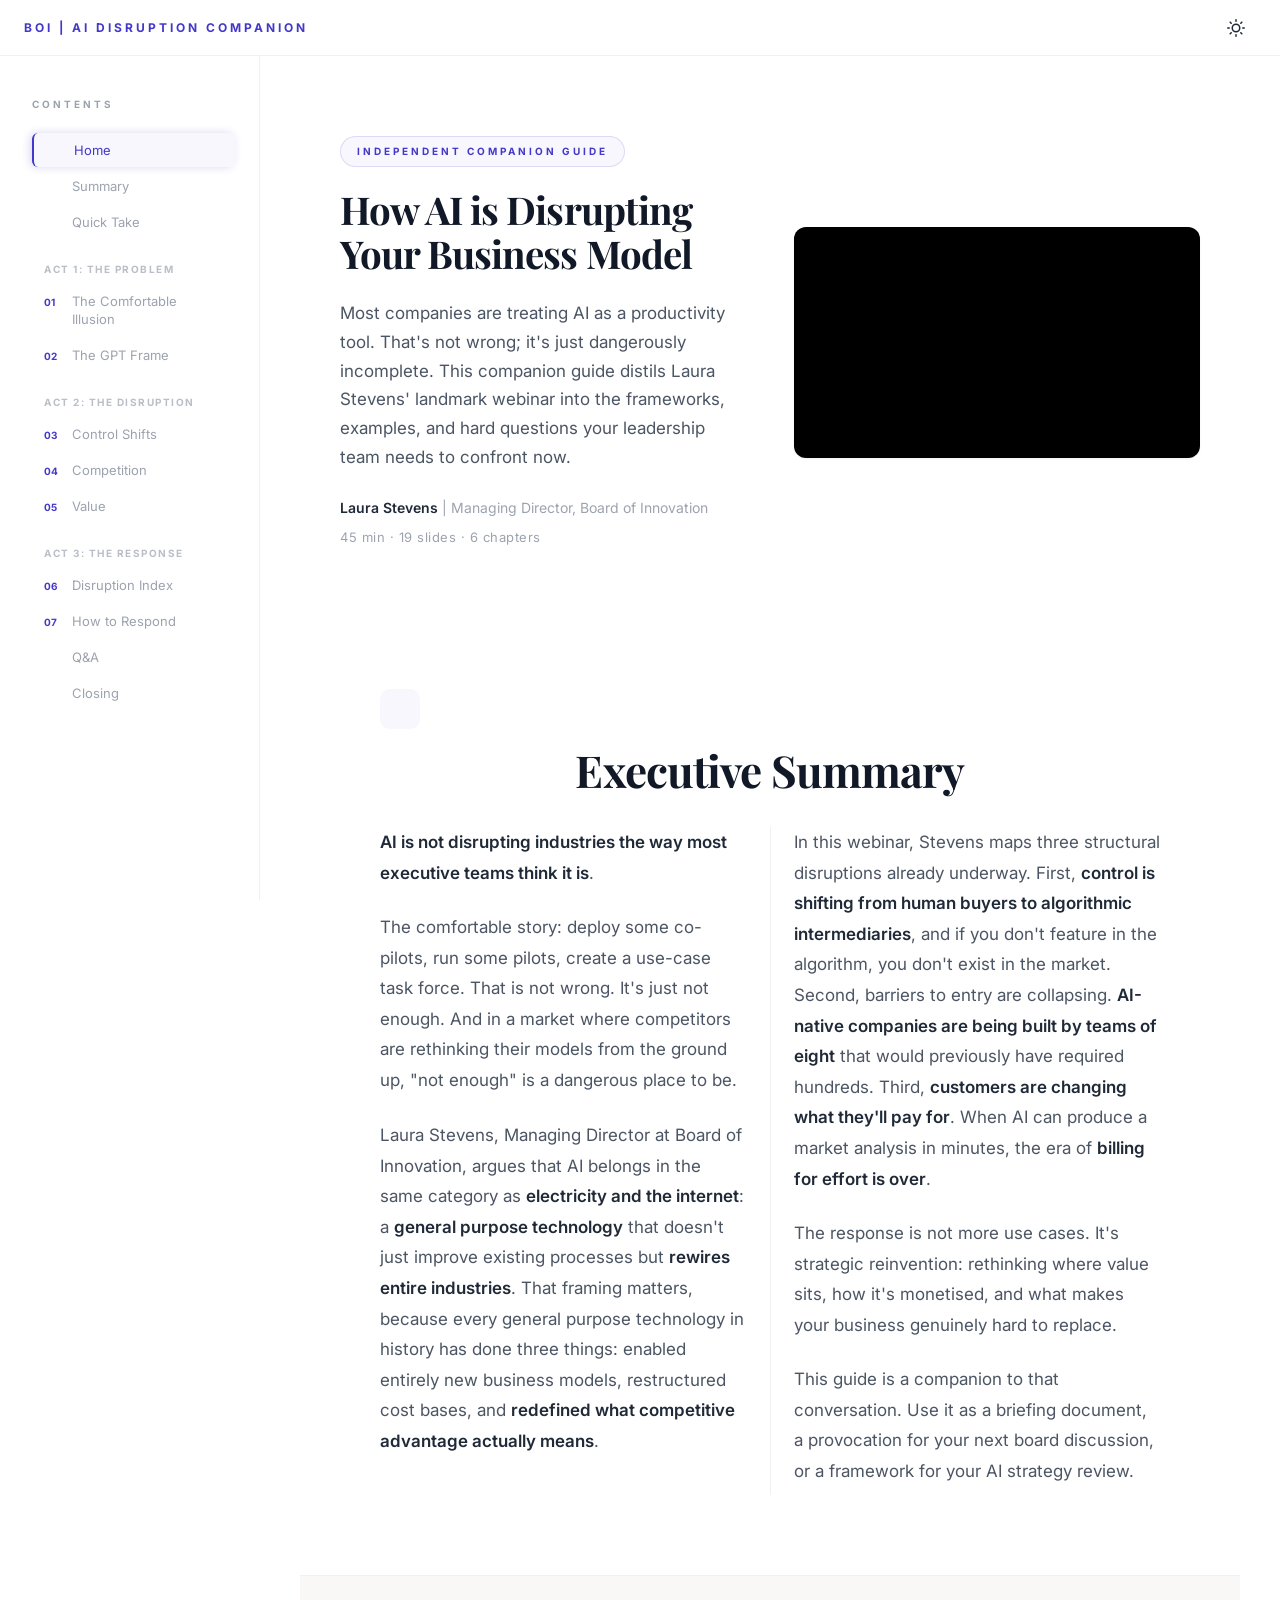
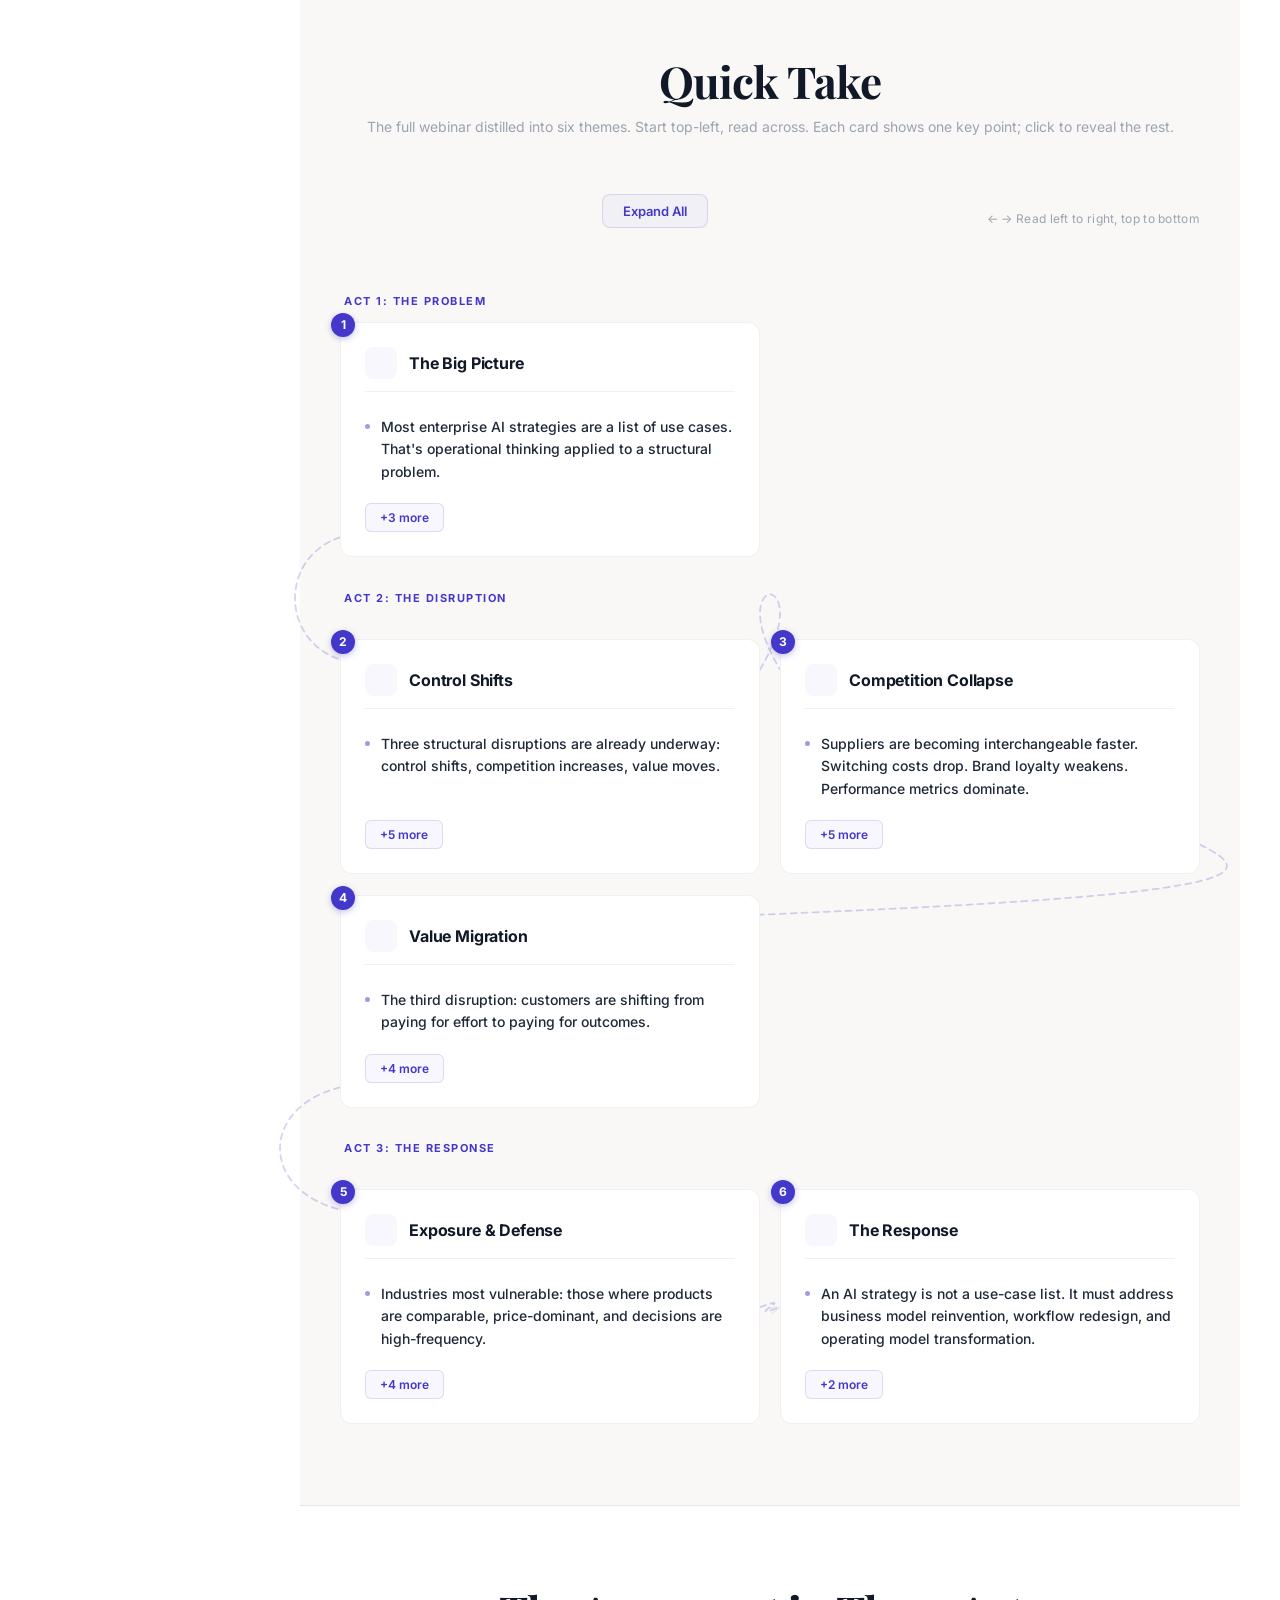
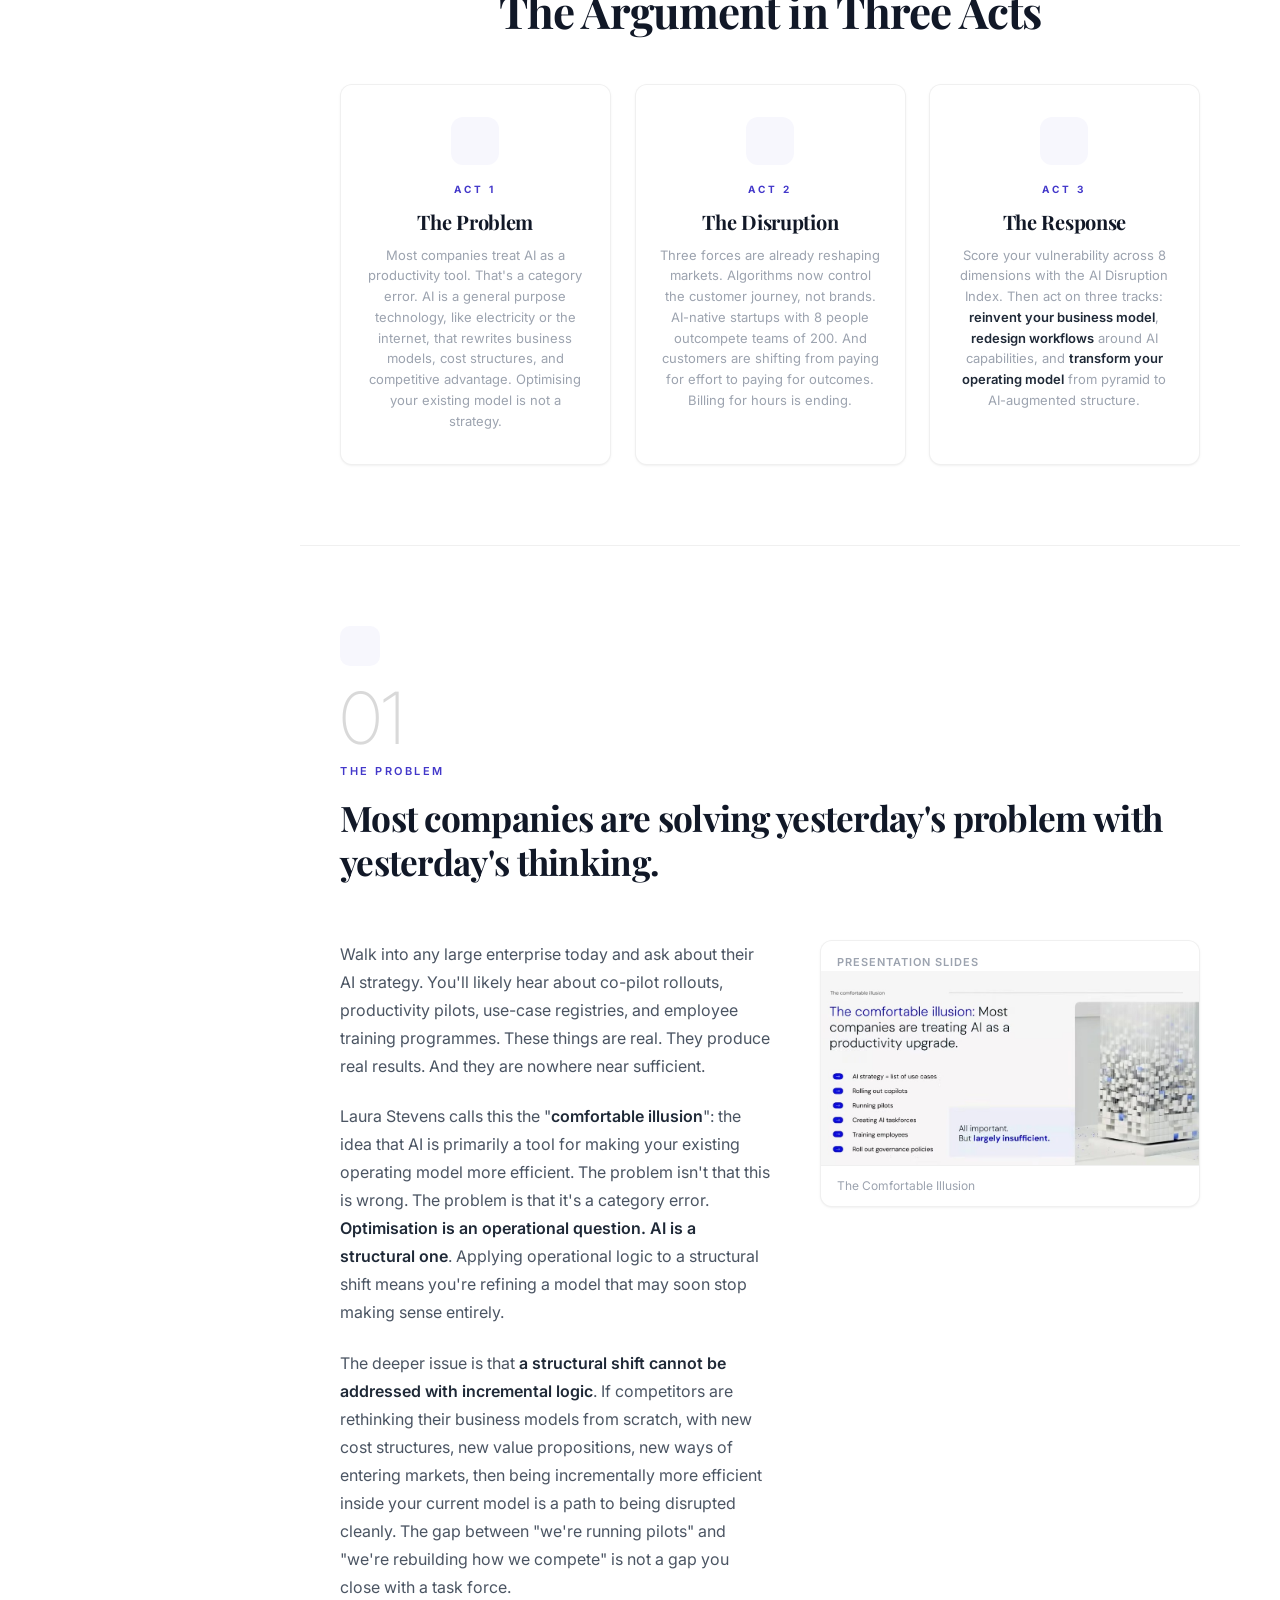
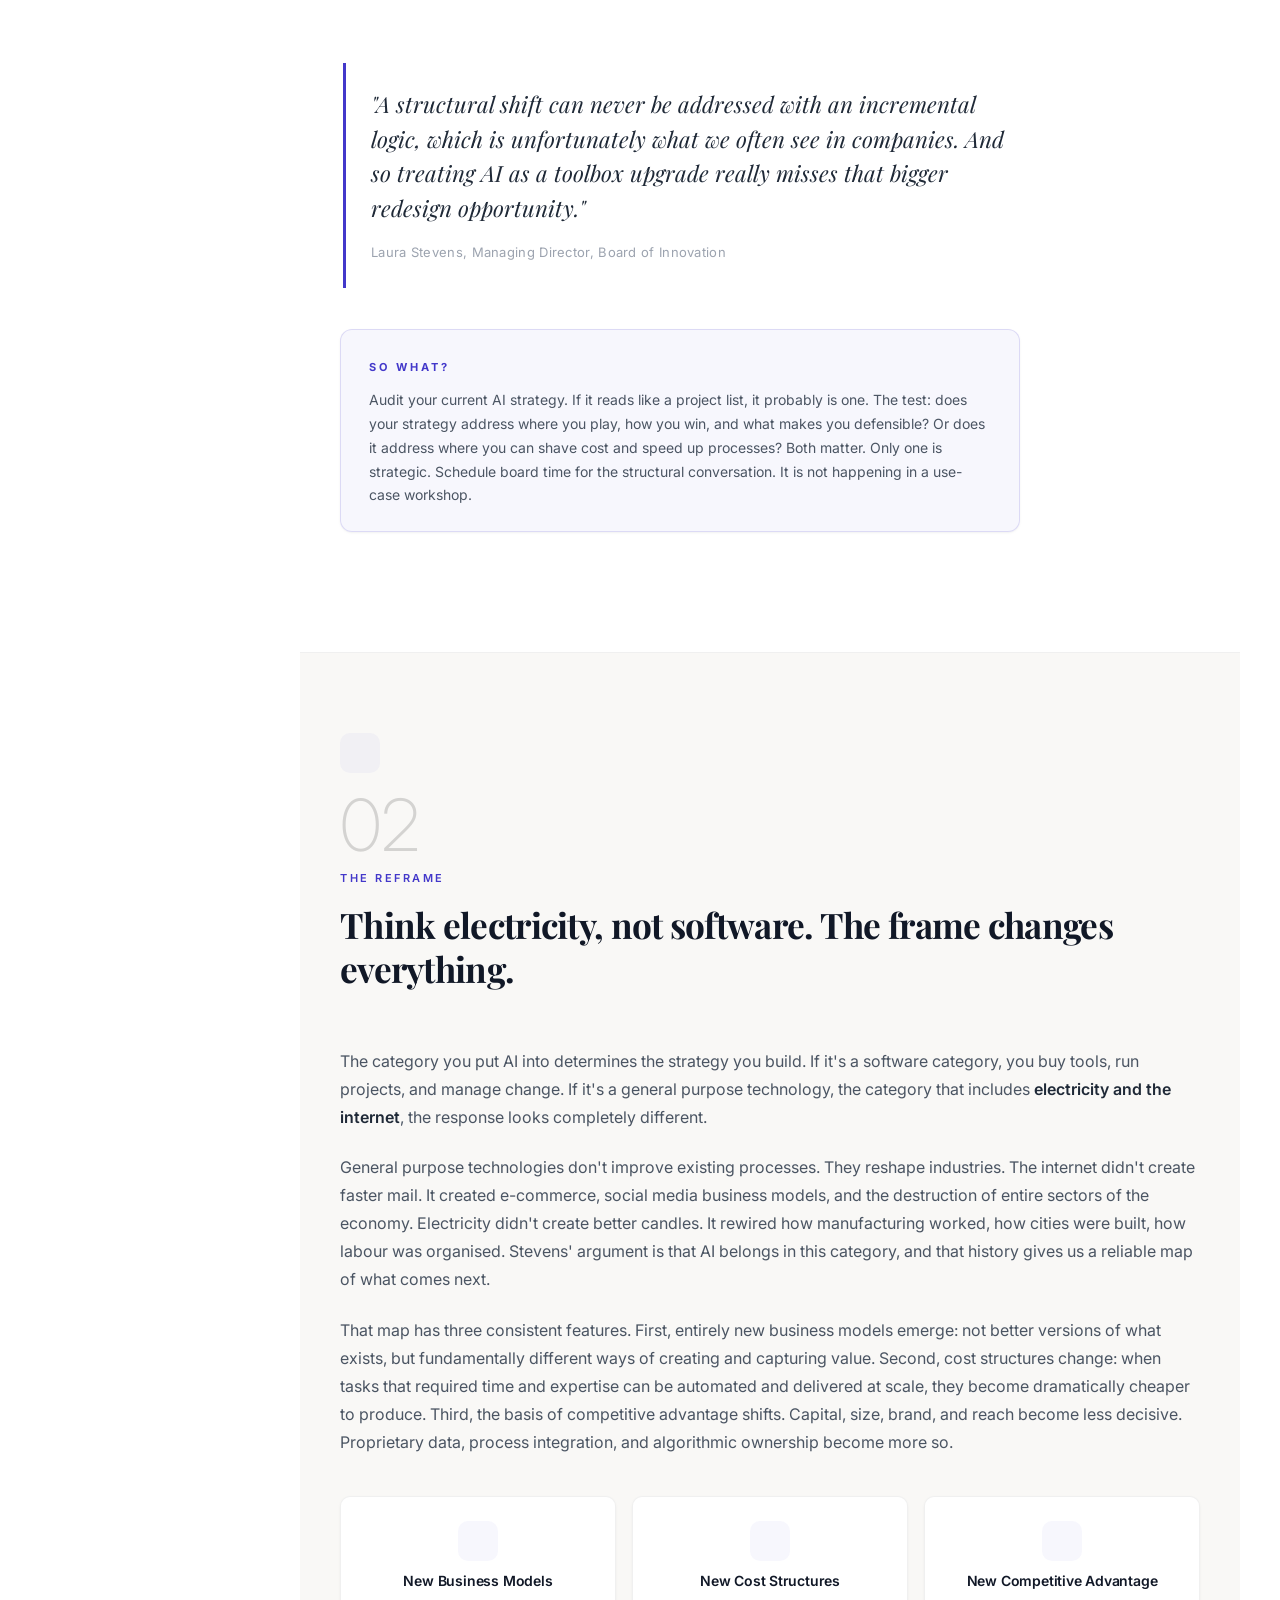
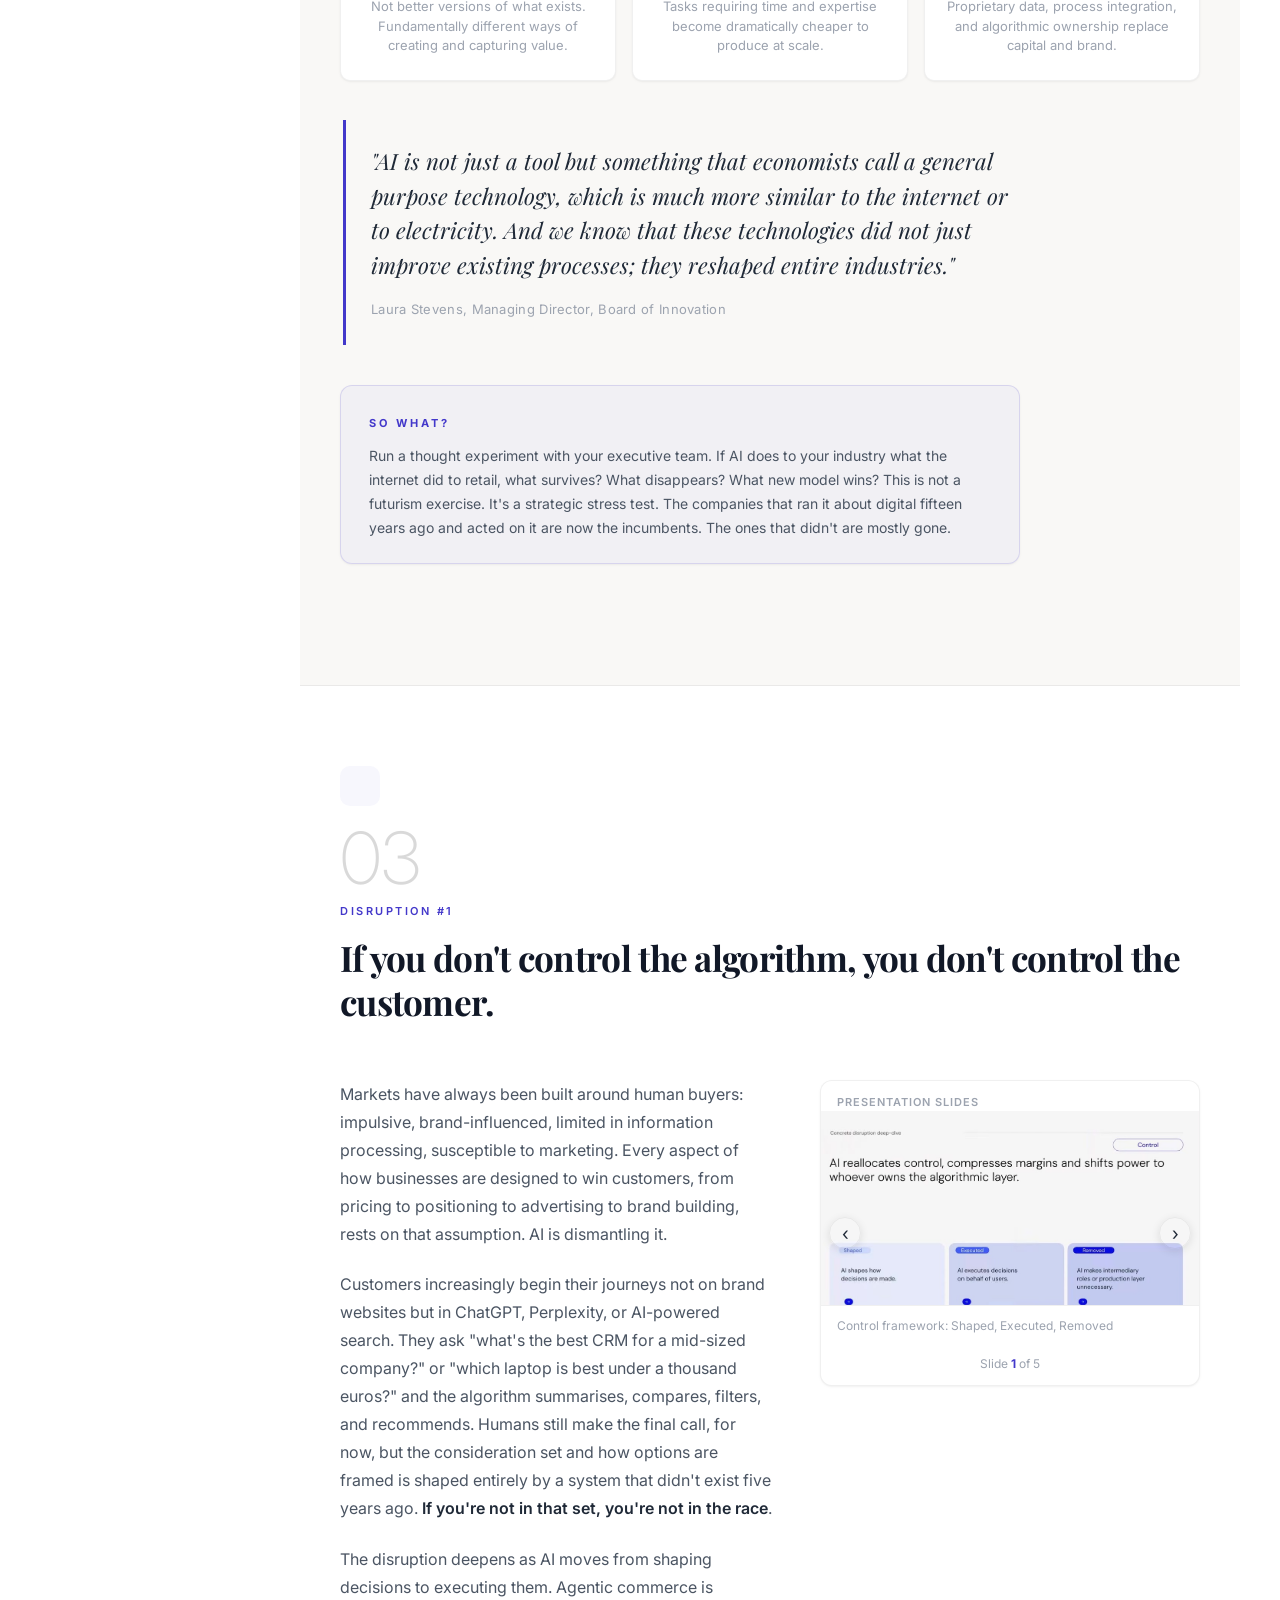
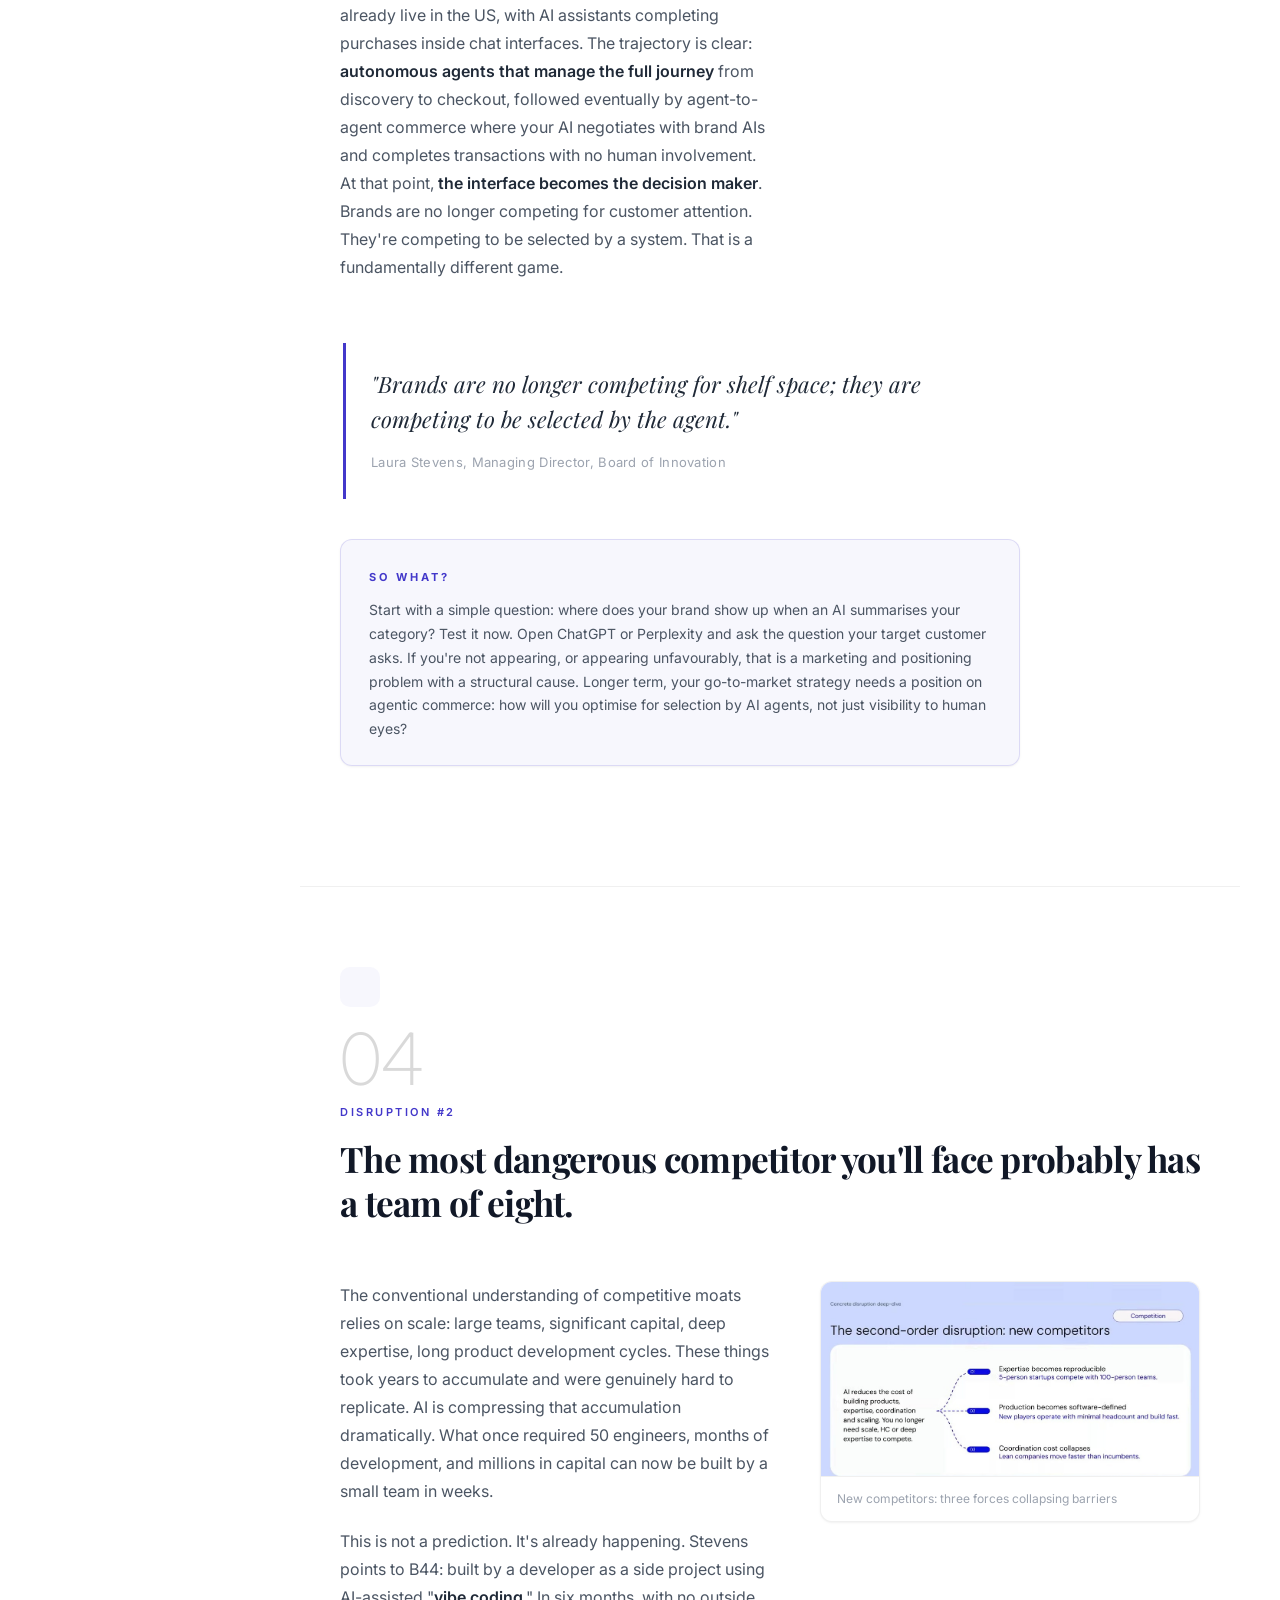
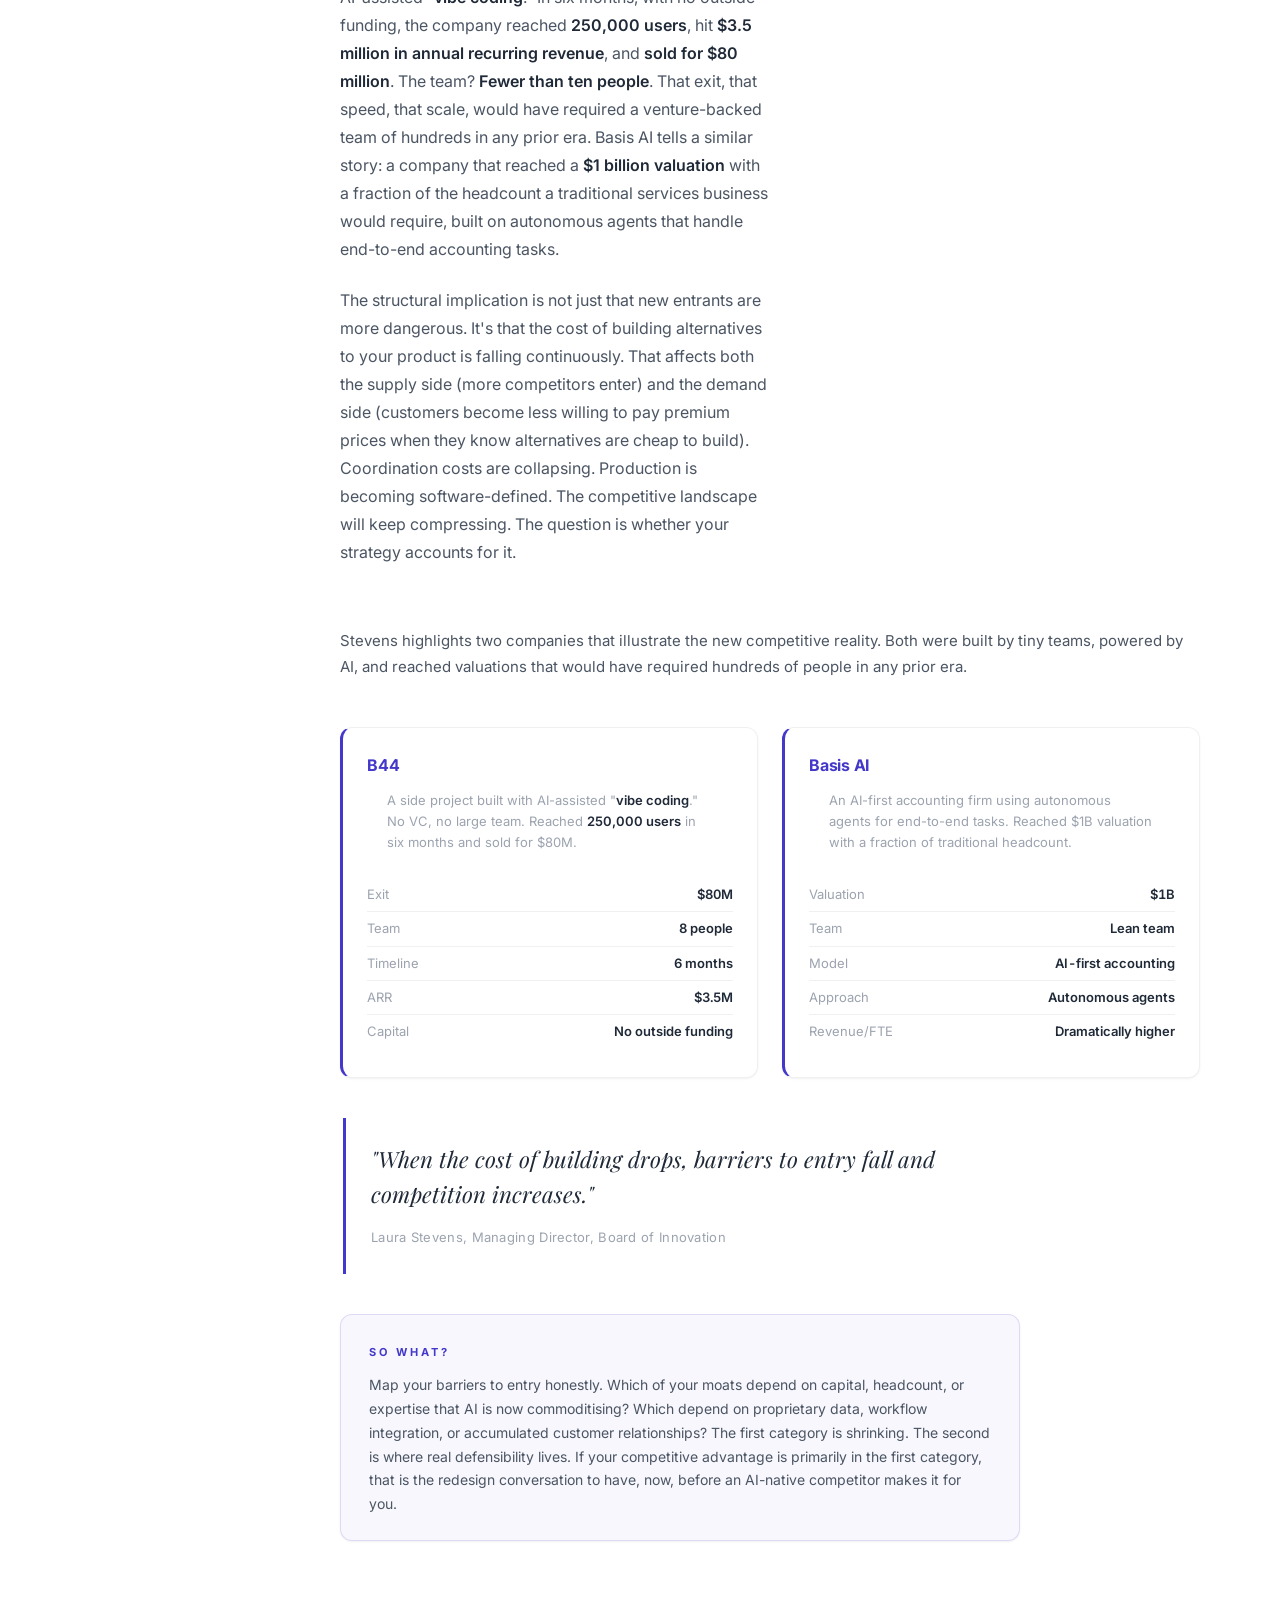
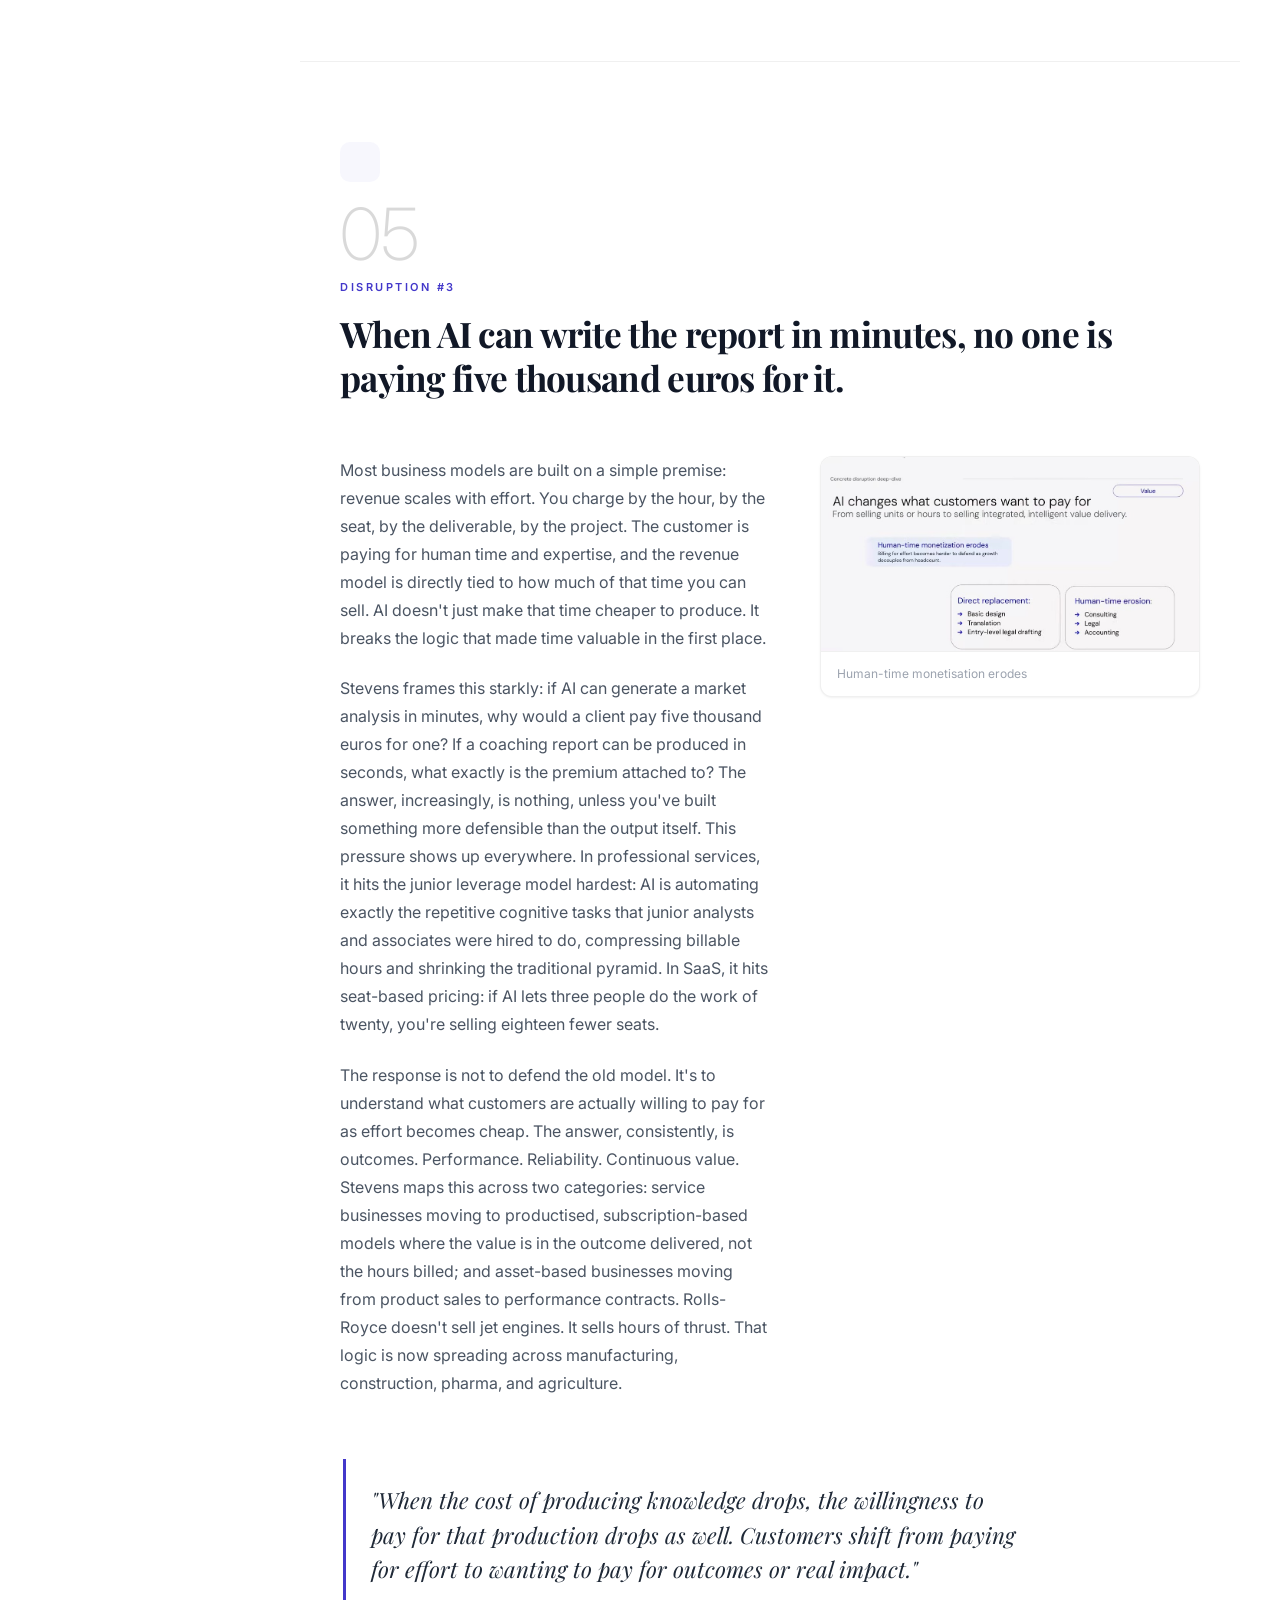
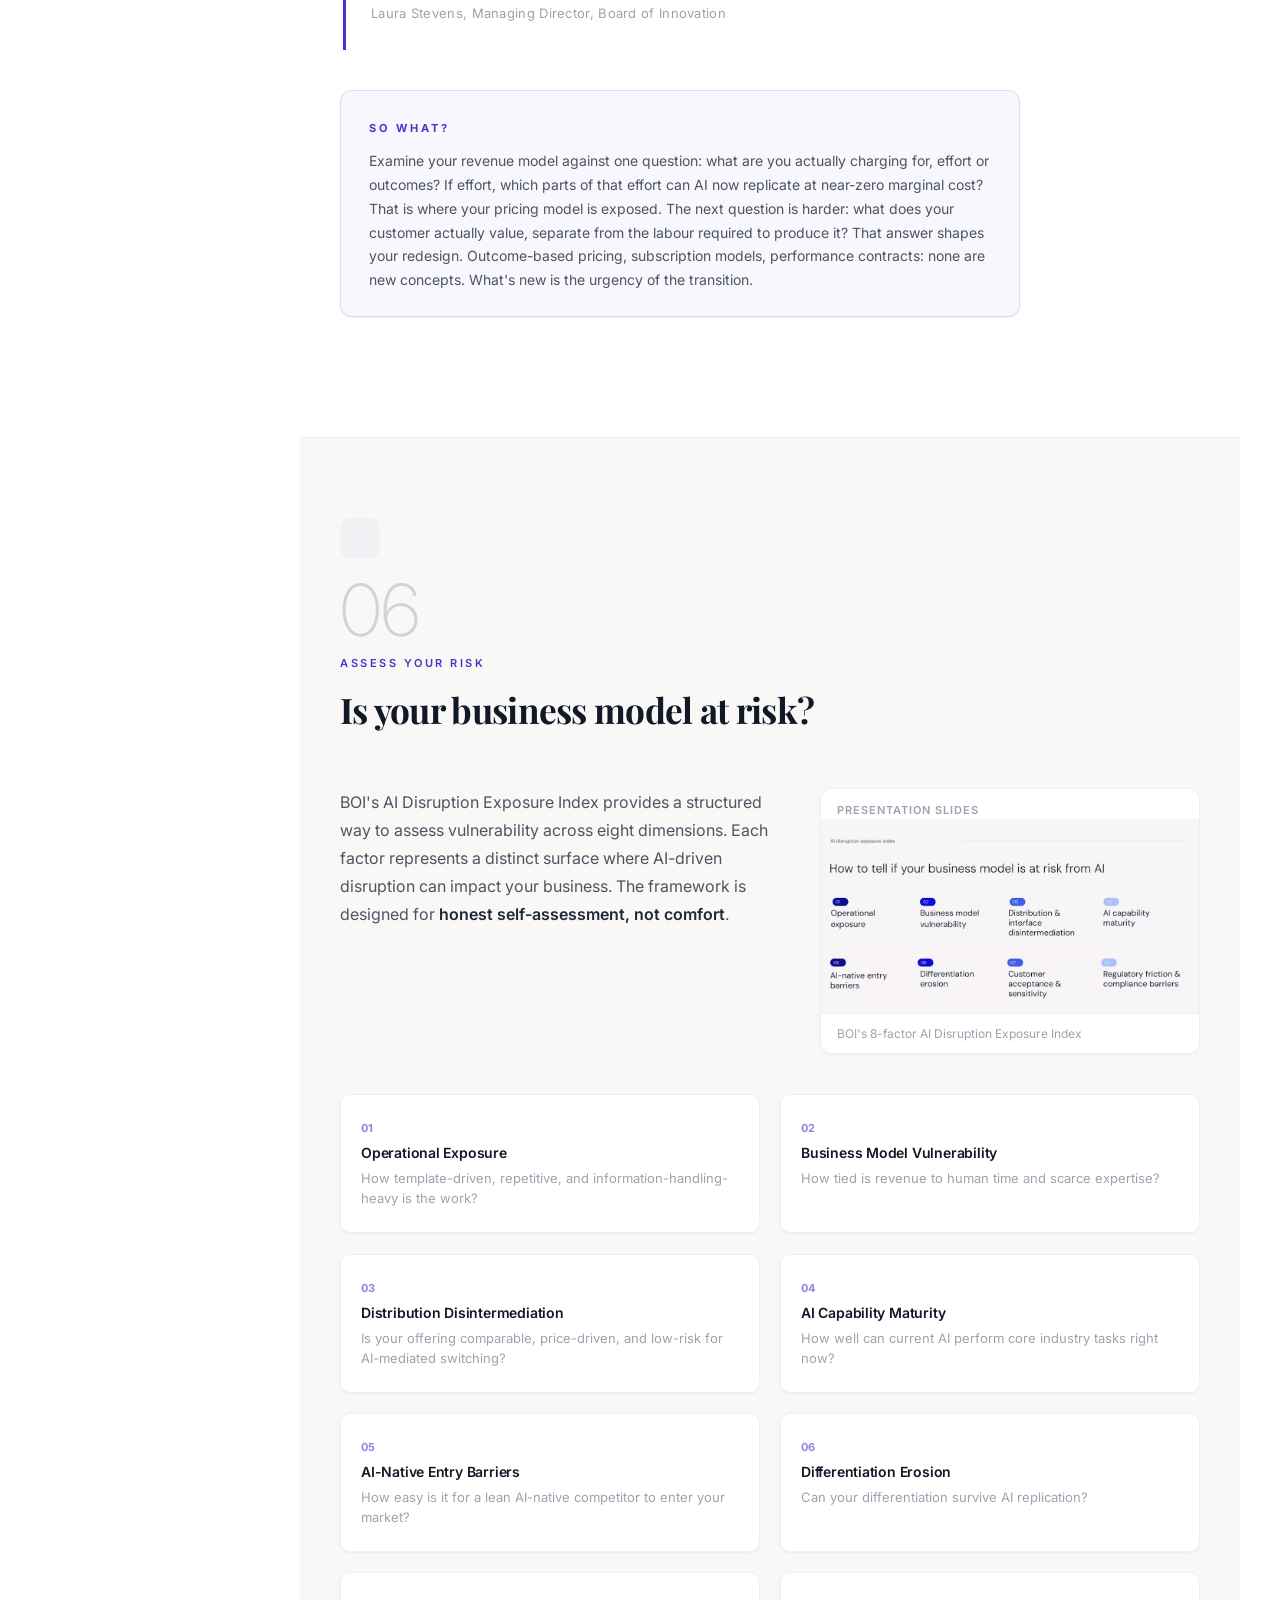
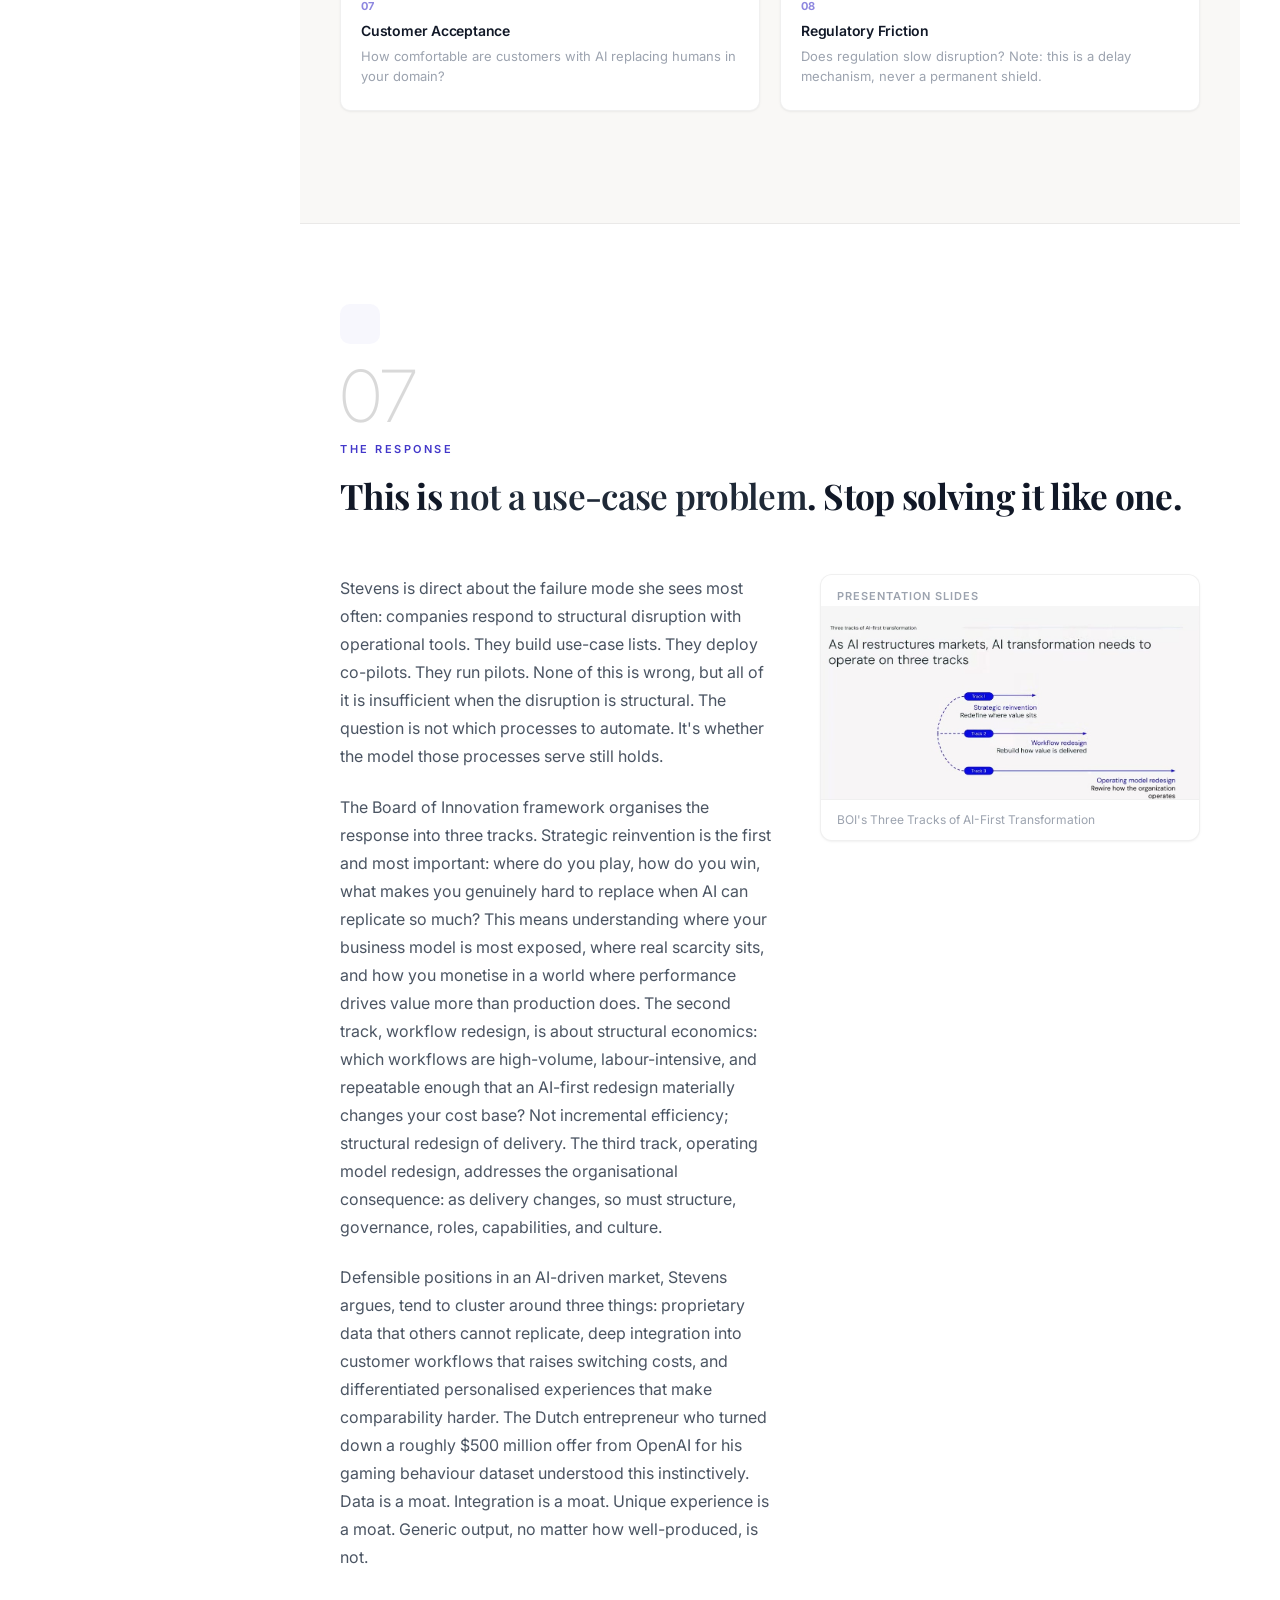
==== src/index.html @ d178c058 "Footer icons + GoatCounter analytics" ====
<!DOCTYPE html>
<html lang="en" data-theme="light">
<head>
  <meta charset="UTF-8">
  <meta name="viewport" content="width=device-width, initial-scale=1.0">
  <link rel="icon" type="image/svg+xml" href="favicon.svg">
  <link rel="icon" type="image/png" href="favicon.png">
  <link rel="apple-touch-icon" href="apple-touch-icon.png">
  <script src="https://cdn.lordicon.com/lordicon.js"></script>
  <title>BOI | AI Disruption Companion</title>
  <meta name="description" content="Companion guide to Board of Innovation's webinar: How AI is Disrupting Business Models, presented by Laura Stevens.">
  <link rel="stylesheet" href="styles.css">
</head>
<body>

  <!-- Skip to content (accessibility) -->
  <a href="#hero" class="skip-link" style="position:absolute;left:-9999px;top:auto;width:1px;height:1px;overflow:hidden;z-index:9999;padding:12px 24px;background:var(--accent);color:#fff;font-size:14px;font-weight:600;border-radius:0 0 8px 0;text-decoration:none;" onfocus="this.style.position='fixed';this.style.left='0';this.style.top='0';this.style.width='auto';this.style.height='auto';this.style.overflow='visible';" onblur="this.style.position='absolute';this.style.left='-9999px';this.style.width='1px';this.style.height='1px';this.style.overflow='hidden';">Skip to content</a>

  <!-- ============================================
       TOP BAR
       ============================================ -->
  <header class="top-bar">
    <button class="burger-btn" aria-label="Open navigation menu" aria-expanded="false">
      <svg viewBox="0 0 24 24" fill="none" stroke="currentColor" stroke-width="2" stroke-linecap="round">
        <line x1="3" y1="6" x2="21" y2="6"/>
        <line x1="3" y1="12" x2="21" y2="12"/>
        <line x1="3" y1="18" x2="21" y2="18"/>
      </svg>
    </button>
    <span class="top-bar__title">BOI | AI DISRUPTION COMPANION</span>
    <div class="top-bar__actions">
      <button class="theme-toggle" aria-label="Toggle dark/light mode">
        <svg class="icon-moon" viewBox="0 0 24 24" fill="none" stroke="currentColor" stroke-width="2" stroke-linecap="round" stroke-linejoin="round">
          <path d="M21 12.79A9 9 0 1 1 11.21 3 7 7 0 0 0 21 12.79z"/>
        </svg>
        <svg class="icon-sun" viewBox="0 0 24 24" fill="none" stroke="currentColor" stroke-width="2" stroke-linecap="round" stroke-linejoin="round">
          <circle cx="12" cy="12" r="5"/>
          <line x1="12" y1="1" x2="12" y2="3"/>
          <line x1="12" y1="21" x2="12" y2="23"/>
          <line x1="4.22" y1="4.22" x2="5.64" y2="5.64"/>
          <line x1="18.36" y1="18.36" x2="19.78" y2="19.78"/>
          <line x1="1" y1="12" x2="3" y2="12"/>
          <line x1="21" y1="12" x2="23" y2="12"/>
          <line x1="4.22" y1="19.78" x2="5.64" y2="18.36"/>
          <line x1="18.36" y1="5.64" x2="19.78" y2="4.22"/>
        </svg>
      </button>
    </div>
  </header>

  <!-- ============================================
       MOBILE MENU
       ============================================ -->
  <div class="menu-overlay" aria-hidden="true"></div>
  <nav class="menu-panel" aria-label="Mobile navigation">
    <ul class="nav-list">
      <li><a href="#hero" class="nav-item"><span class="nav-item__num"></span> Home</a></li>
      <li><a href="#exec-summary" class="nav-item"><span class="nav-item__num"></span> Summary</a></li>
      <li><a href="#quick-take" class="nav-item"><span class="nav-item__num"></span> Quick Take</a></li>
      <li><a href="#overview" class="nav-item"><span class="nav-item__num"></span> Overview</a></li>
      <li><a href="#comfortable-illusion" class="nav-item"><span class="nav-item__num">01</span> The Comfortable Illusion</a></li>
      <li><a href="#gpt-frame" class="nav-item"><span class="nav-item__num">02</span> The GPT Frame</a></li>
      <li><a href="#control" class="nav-item"><span class="nav-item__num">03</span> Control Shifts</a></li>
      <li><a href="#competition" class="nav-item"><span class="nav-item__num">04</span> Competition</a></li>
      <li><a href="#value" class="nav-item"><span class="nav-item__num">05</span> Value</a></li>
      <li><a href="#disruption-index" class="nav-item"><span class="nav-item__num">06</span> Disruption Index</a></li>
      <li><a href="#how-to-respond" class="nav-item"><span class="nav-item__num">07</span> How to Respond</a></li>
      <li><a href="#qa" class="nav-item"><span class="nav-item__num"></span> Q&amp;A</a></li>
      <li><a href="#closing" class="nav-item"><span class="nav-item__num"></span> Closing</a></li>
    </ul>
  </nav>

  <!-- ============================================
       LAYOUT WRAPPER
       ============================================ -->
  <div class="content-wrap">

    <!-- Sidebar Navigation (Desktop) -->
    <aside class="sidebar" aria-label="Section navigation">
      <div class="sidebar__label">Contents</div>
      <ul class="nav-list">
        <li><a href="#hero" class="nav-item"><span class="nav-item__num"></span> Home</a></li>
        <li><a href="#exec-summary" class="nav-item"><span class="nav-item__num"></span> Summary</a></li>
        <li><a href="#quick-take" class="nav-item"><span class="nav-item__num"></span> Quick Take</a></li>
        <li class="nav-group-label">Act 1: The Problem</li>
        <li><a href="#comfortable-illusion" class="nav-item"><span class="nav-item__num">01</span> The Comfortable Illusion</a></li>
        <li><a href="#gpt-frame" class="nav-item"><span class="nav-item__num">02</span> The GPT Frame</a></li>
        <li class="nav-group-label">Act 2: The Disruption</li>
        <li><a href="#control" class="nav-item"><span class="nav-item__num">03</span> Control Shifts</a></li>
        <li><a href="#competition" class="nav-item"><span class="nav-item__num">04</span> Competition</a></li>
        <li><a href="#value" class="nav-item"><span class="nav-item__num">05</span> Value</a></li>
        <li class="nav-group-label">Act 3: The Response</li>
        <li><a href="#disruption-index" class="nav-item"><span class="nav-item__num">06</span> Disruption Index</a></li>
        <li><a href="#how-to-respond" class="nav-item"><span class="nav-item__num">07</span> How to Respond</a></li>
        <li><a href="#qa" class="nav-item"><span class="nav-item__num"></span> Q&amp;A</a></li>
        <li><a href="#closing" class="nav-item"><span class="nav-item__num"></span> Closing</a></li>
      </ul>
    </aside>

    <!-- Main Content -->
    <main class="main-content">

      <!-- ============================================
           HERO
           ============================================ -->
      <section id="hero" class="hero hero--compact">
        <div class="container hero__grid">
          <div class="hero__text">
            <div class="hero__pill">INDEPENDENT COMPANION GUIDE</div>
            <h1>How AI is Disrupting Your Business Model</h1>
            <p class="hero__subtitle">Most companies are treating AI as a productivity tool. That's not wrong; it's just dangerously incomplete. This companion guide distils Laura Stevens' landmark webinar into the frameworks, examples, and hard questions your leadership team needs to confront now.</p>
            <p class="speaker-info"><strong>Laura Stevens</strong> | Managing Director, Board of Innovation</p>
            <p class="meta-line">45 min &middot; 19 slides &middot; 6 chapters</p>
          </div>
          <div class="hero__media">
            <div class="video-embed">
              <iframe
                src="https://www.youtube.com/embed/roEXHMC6onQ"
                title="How AI is Disrupting Business Models - Laura Stevens, Board of Innovation"
                allow="accelerometer; autoplay; clipboard-write; encrypted-media; gyroscope; picture-in-picture"
                allowfullscreen
                loading="lazy"
              ></iframe>
            </div>
          </div>
        </div>
      </section>

      <!-- ============================================
           EXECUTIVE SUMMARY
           ============================================ -->
      <section id="exec-summary" class="exec-summary">
        <div class="container">
          <div class="section-icon" aria-hidden="true">
            <lord-icon src="https://cdn.lordicon.com/nocovwne.json" trigger="in" delay="200" colors="primary:var(--lord-icon-color,#4f46e5)" style="width:32px;height:32px"></lord-icon>
          </div>
          <h2>Executive Summary</h2>
          <div class="exec-summary__body">
            <p><strong>AI is not disrupting industries the way most executive teams think it is</strong>.</p>
            <p>The comfortable story: deploy some co-pilots, run some pilots, create a use-case task force. That is not wrong. It's just not enough. And in a market where competitors are rethinking their models from the ground up, "not enough" is a dangerous place to be.</p>
            <p>Laura Stevens, Managing Director at Board of Innovation, argues that AI belongs in the same category as <strong>electricity and the internet</strong>: a <strong>general purpose technology</strong> that doesn't just improve existing processes but <strong>rewires entire industries</strong>. That framing matters, because every general purpose technology in history has done three things: enabled entirely new business models, restructured cost bases, and <strong>redefined what competitive advantage actually means</strong>.</p>
            <p>In this webinar, Stevens maps three structural disruptions already underway. First, <strong>control is shifting from human buyers to algorithmic intermediaries</strong>, and if you don't feature in the algorithm, you don't exist in the market. Second, barriers to entry are collapsing. <strong>AI-native companies are being built by teams of eight</strong> that would previously have required hundreds. Third, <strong>customers are changing what they'll pay for</strong>. When AI can produce a market analysis in minutes, the era of <strong>billing for effort is over</strong>.</p>
            <p>The response is not more use cases. It's strategic reinvention: rethinking where value sits, how it's monetised, and what makes your business genuinely hard to replace.</p>
            <p>This guide is a companion to that conversation. Use it as a briefing document, a provocation for your next board discussion, or a framework for your AI strategy review.</p>
          </div>
        </div>
      </section>

      <!-- ============================================
           QUICK TAKE - Card-Based Clusters
           ============================================ -->
      <section id="quick-take" class="quick-take">
        <div class="container">
          <h2>Quick Take</h2>
          <p class="quick-take__subtitle">The full webinar distilled into six themes. Start top-left, read across. Each card shows one key point; click to reveal the rest.</p>
          <div class="qt-controls">
            <button class="qt-expand-all" id="qt-expand-all" aria-expanded="false">Expand All</button>
            <span class="qt-reading-hint">&#8592; &#8594; Read left to right, top to bottom</span>
          </div>

          <div class="qt-flow">

          <div class="qt-act-label">Act 1: The Problem</div>
          <div class="qt-grid">

            <!-- Cluster 1: The Big Picture -->
            <div class="qt-card" data-cluster="big-picture" data-order="1">
              <div class="qt-card__header">
                <span class="cluster-icon" aria-hidden="true"><lord-icon src="https://cdn.lordicon.com/surcxhka.json" trigger="in" colors="primary:#4338ca" style="width:24px;height:24px"></lord-icon></span>
                <h3 class="qt-card__title">The Big Picture</h3>
              </div>
              <ul class="qt-card__list">
                <li>Most enterprise AI strategies are a list of use cases. That's operational thinking applied to a structural problem.</li>
                <li class="qt-card__hidden">AI is a general purpose technology, comparable to electricity or the internet, not a software upgrade.</li>
                <li class="qt-card__hidden">General purpose technologies always do three things: create new business models, change cost structures, <strong>shift the basis of competitive advantage</strong>.</li>
                <li class="qt-card__hidden">Treating AI as a toolbox upgrade means optimising a model that may no longer hold.</li>
              </ul>
              <button class="qt-card__expand" aria-expanded="false">
                <span class="qt-card__expand-text">+3 more</span>
              </button>
            </div>

            <div class="qt-act-label qt-act-label--inline">Act 2: The Disruption</div>
            <div class="qt-card" data-cluster="control-shifts" data-order="2">
              <div class="qt-card__header">
                <span class="cluster-icon" aria-hidden="true"><lord-icon src="https://cdn.lordicon.com/dxoycpzg.json" trigger="in" colors="primary:#4338ca" style="width:24px;height:24px"></lord-icon></span>
                <h3 class="qt-card__title">Control Shifts</h3>
              </div>
              <ul class="qt-card__list">
                <li>Three structural disruptions are already underway: control shifts, competition increases, value moves.</li>
                <li class="qt-card__hidden">Control is shifting from human buyers to the algorithms that mediate decisions.</li>
                <li class="qt-card__hidden">Customers increasingly start their buying journeys in ChatGPT or Perplexity, not brand websites.</li>
                <li class="qt-card__hidden">If your brand isn't surfaced by the algorithm, you may not be considered at all.</li>
                <li class="qt-card__hidden">The next phase: AI doesn't just shape decisions, it executes them. Agentic commerce is already live.</li>
                <li class="qt-card__hidden">Agent-to-agent commerce is coming. Your AI will negotiate with brand AIs, with no human in the loop.</li>
              </ul>
              <button class="qt-card__expand" aria-expanded="false">
                <span class="qt-card__expand-text">+5 more</span>
              </button>
            </div>

            <!-- Cluster 3: Competition Collapse -->
            <div class="qt-card" data-cluster="competition-collapse" data-order="3">
              <div class="qt-card__header">
                <span class="cluster-icon" aria-hidden="true"><lord-icon src="https://cdn.lordicon.com/aklfruoc.json" trigger="in" colors="primary:#4338ca" style="width:24px;height:24px"></lord-icon></span>
                <h3 class="qt-card__title">Competition Collapse</h3>
              </div>
              <ul class="qt-card__list">
                <li>Suppliers are becoming interchangeable faster. Switching costs drop. Brand loyalty weakens. Performance metrics dominate.</li>
                <li class="qt-card__hidden">AI is also removing entire market layers, specifically those that only add coordination or production without owning defensible assets.</li>
                <li class="qt-card__hidden">Not all intermediaries are threatened equally. Booking.com, for example, owns data, APIs, payments and distribution: a defensible position.</li>
                <li class="qt-card__hidden">AI dramatically lowers barriers to entry. New competitors are being built AI-native, leaner, and at a structurally lower cost base.</li>
                <li class="qt-card__hidden">A developer built a company of 8 people, reached 250K users, hit $3.5M ARR, and sold for $80M. In six months, with no outside capital.</li>
                <li class="qt-card__hidden">Basis AI reached a $1B valuation with a fraction of the headcount traditional service firms require.</li>
              </ul>
              <button class="qt-card__expand" aria-expanded="false">
                <span class="qt-card__expand-text">+5 more</span>
              </button>
            </div>

            <!-- Cluster 4: Value Migration -->
            <div class="qt-card" data-cluster="value-migration" data-order="4">
              <div class="qt-card__header">
                <span class="cluster-icon" aria-hidden="true"><lord-icon src="https://cdn.lordicon.com/wyqtxzeh.json" trigger="in" colors="primary:#4338ca" style="width:24px;height:24px"></lord-icon></span>
                <h3 class="qt-card__title">Value Migration</h3>
              </div>
              <ul class="qt-card__list">
                <li>The third disruption: customers are shifting from paying for effort to paying for outcomes.</li>
                <li class="qt-card__hidden">When AI can generate a market analysis in minutes, the premium on human-delivered reports collapses.</li>
                <li class="qt-card__hidden">Billing by the hour is becoming structurally indefensible. Junior leverage models in consulting are under pressure.</li>
                <li class="qt-card__hidden">Asset-based businesses are shifting from selling products to selling outcomes: uptime guarantees, performance contracts, power-by-the-hour.</li>
                <li class="qt-card__hidden">SaaS is under pressure from both sides: supply (easier to build alternatives) and demand (fewer seats needed when AI amplifies small teams).</li>
              </ul>
              <button class="qt-card__expand" aria-expanded="false">
                <span class="qt-card__expand-text">+4 more</span>
              </button>
            </div>

            <div class="qt-act-label qt-act-label--inline">Act 3: The Response</div>
            <div class="qt-card" data-cluster="exposure-defense" data-order="5">
              <div class="qt-card__header">
                <span class="cluster-icon" aria-hidden="true"><lord-icon src="https://cdn.lordicon.com/nkmsrxys.json" trigger="in" colors="primary:#4338ca" style="width:24px;height:24px"></lord-icon></span>
                <h3 class="qt-card__title">Exposure &amp; Defense</h3>
              </div>
              <ul class="qt-card__list">
                <li>Industries most vulnerable: those where products are comparable, price-dominant, and decisions are high-frequency.</li>
                <li class="qt-card__hidden">Telecom bundles, energy procurement, cloud usage, insurance: prime candidates for AI-driven commoditisation.</li>
                <li class="qt-card__hidden">Regulation delays disruption. It doesn't prevent it.</li>
                <li class="qt-card__hidden">Defensible positions in an AI world: proprietary data, deep workflow integration, differentiated personalised experience.</li>
                <li class="qt-card__hidden">A Dutch entrepreneur turned down a ~$500M acquisition from OpenAI for his gaming behavior dataset. Proprietary data is a moat.</li>
              </ul>
              <button class="qt-card__expand" aria-expanded="false">
                <span class="qt-card__expand-text">+4 more</span>
              </button>
            </div>

            <!-- Cluster 6: The Response -->
            <div class="qt-card" data-cluster="the-response" data-order="6">
              <div class="qt-card__header">
                <span class="cluster-icon" aria-hidden="true"><lord-icon src="https://cdn.lordicon.com/vihyezfv.json" trigger="in" colors="primary:#4338ca" style="width:24px;height:24px"></lord-icon></span>
                <h3 class="qt-card__title">The Response</h3>
              </div>
              <ul class="qt-card__list">
                <li>An AI strategy is not a use-case list. It must address business model reinvention, workflow redesign, and operating model transformation.</li>
                <li class="qt-card__hidden">Three transformation tracks: Strategic Reinvention, Workflow Redesign, Operating Model Redesign.</li>
                <li class="qt-card__hidden">The mindset that makes the difference: willingness to step outside incremental optimisation and question whether the model itself still holds.</li>
              </ul>
              <button class="qt-card__expand" aria-expanded="false">
                <span class="qt-card__expand-text">+2 more</span>
              </button>
            </div>

          </div>
          </div><!-- close qt-flow -->
        </div>
      </section>

      <!-- ============================================
           CHAPTER OVERVIEW
           ============================================ -->
      <section id="overview" class="overview">
        <div class="container">
          <h2>The Argument in Three Acts</h2>
          <div class="overview-grid">
            <a href="#comfortable-illusion" class="overview-card">
              <div class="overview-card__icon" aria-hidden="true">
                <lord-icon src="https://cdn.lordicon.com/kkvxgpti.json" trigger="in" colors="primary:#4338ca" style="width:24px;height:24px"></lord-icon>
              </div>
              <div class="overview-card__act">Act 1</div>
              <h3>The Problem</h3>
              <p class="overview-card__desc">Most companies treat AI as a productivity tool. That's a category error. AI is a general purpose technology, like electricity or the internet, that rewrites business models, cost structures, and competitive advantage. Optimising your existing model is not a strategy.</p>
            </a>
            <a href="#control" class="overview-card">
              <div class="overview-card__icon" aria-hidden="true">
                <lord-icon src="https://cdn.lordicon.com/qhkvfxpn.json" trigger="in" colors="primary:#4338ca" style="width:24px;height:24px"></lord-icon>
              </div>
              <div class="overview-card__act">Act 2</div>
              <h3>The Disruption</h3>
              <p class="overview-card__desc">Three forces are already reshaping markets. Algorithms now control the customer journey, not brands. AI-native startups with 8 people outcompete teams of 200. And customers are shifting from paying for effort to paying for outcomes. Billing for hours is ending.</p>
            </a>
            <a href="#disruption-index" class="overview-card">
              <div class="overview-card__icon" aria-hidden="true">
                <lord-icon src="https://cdn.lordicon.com/lomfljuq.json" trigger="in" colors="primary:#4338ca" style="width:24px;height:24px"></lord-icon>
              </div>
              <div class="overview-card__act">Act 3</div>
              <h3>The Response</h3>
              <p class="overview-card__desc">Score your vulnerability across 8 dimensions with the AI Disruption Index. Then act on three tracks: <strong>reinvent your business model</strong>, <strong>redesign workflows</strong> around AI capabilities, and <strong>transform your operating model</strong> from pyramid to AI-augmented structure.</p>
            </a>
          </div>
        </div>
      </section>

      <!-- ============================================
           SECTION 1: THE COMFORTABLE ILLUSION
           ============================================ -->
      <section id="comfortable-illusion" class="content-section">
        <div class="container">
          <div class="section-header">
            <div class="section-icon" aria-hidden="true">
              <lord-icon src="https://cdn.lordicon.com/tdrtiskw.json" trigger="in" delay="200" colors="primary:var(--lord-icon-color,#4f46e5)" style="width:32px;height:32px"></lord-icon>
            </div>
            <div class="section-number">01</div>
            <div class="section-label">THE PROBLEM</div>
            <h2 class="section-title">Most companies are solving yesterday's problem with yesterday's thinking.</h2>
          </div>

          <div class="content-body">
            <div class="section-narrative">
              <p>Walk into any large enterprise today and ask about their AI strategy. You'll likely hear about co-pilot rollouts, productivity pilots, use-case registries, and employee training programmes. These things are real. They produce real results. And they are nowhere near sufficient.</p>
              <p>Laura Stevens calls this the "<strong>comfortable illusion</strong>": the idea that AI is primarily a tool for making your existing operating model more efficient. The problem isn't that this is wrong. The problem is that it's a category error. <strong>Optimisation is an operational question. AI is a structural one</strong>. Applying operational logic to a structural shift means you're refining a model that may soon stop making sense entirely.</p>
              <p>The deeper issue is that <strong>a structural shift cannot be addressed with incremental logic</strong>. If competitors are rethinking their business models from scratch, with new cost structures, new value propositions, new ways of entering markets, then being incrementally more efficient inside your current model is a path to being disrupted cleanly. The gap between "we're running pilots" and "we're rebuilding how we compete" is not a gap you close with a task force.</p>
            </div>
            <div class="slide-viewer" data-viewer="illusion">
              <div class="slide-viewer__label">Presentation Slides</div>
              <div class="slide-viewer__item active">
                <img src="slides/slide_0002.jpg" alt="The Comfortable Illusion" loading="lazy">
                <div class="slide-viewer__caption">The Comfortable Illusion</div>
              </div>
              
            </div>
          </div>

          <div class="pull-quote">
            <p>"A structural shift can never be addressed with an incremental logic, which is unfortunately what we often see in companies. And so treating AI as a toolbox upgrade really misses that bigger redesign opportunity."</p>
            <cite>Laura Stevens, Managing Director, Board of Innovation</cite>
          </div>

          <div class="so-what">
            <div class="so-what__label">So What?</div>
            <p>Audit your current AI strategy. If it reads like a project list, it probably is one. The test: does your strategy address where you play, how you win, and what makes you defensible? Or does it address where you can shave cost and speed up processes? Both matter. Only one is strategic. Schedule board time for the structural conversation. It is not happening in a use-case workshop.</p>
          </div>
        </div>
      </section>

      <!-- ============================================
           SECTION 2: THE GPT FRAME
           ============================================ -->
      <section id="gpt-frame" class="content-section section-alt">
        <div class="container">
          <div class="section-header">
            <div class="section-icon" aria-hidden="true">
              <lord-icon src="https://cdn.lordicon.com/qhkvfxpn.json" trigger="in" delay="200" colors="primary:var(--lord-icon-color,#4f46e5)" style="width:32px;height:32px"></lord-icon>
            </div>
            <div class="section-number">02</div>
            <div class="section-label">THE REFRAME</div>
            <h2 class="section-title">Think electricity, not software. The frame changes everything.</h2>
          </div>

          <div class="section-narrative">
            <p>The category you put AI into determines the strategy you build. If it's a software category, you buy tools, run projects, and manage change. If it's a general purpose technology, the category that includes <strong>electricity and the internet</strong>, the response looks completely different.</p>
            <p>General purpose technologies don't improve existing processes. They reshape industries. The internet didn't create faster mail. It created e-commerce, social media business models, and the destruction of entire sectors of the economy. Electricity didn't create better candles. It rewired how manufacturing worked, how cities were built, how labour was organised. Stevens' argument is that AI belongs in this category, and that history gives us a reliable map of what comes next.</p>
            <p>That map has three consistent features. First, entirely new business models emerge: not better versions of what exists, but fundamentally different ways of creating and capturing value. Second, cost structures change: when tasks that required time and expertise can be automated and delivered at scale, they become dramatically cheaper to produce. Third, the basis of competitive advantage shifts. Capital, size, brand, and reach become less decisive. Proprietary data, process integration, and algorithmic ownership become more so.</p>
          </div>

          <div class="shifts-grid">
            <div class="shift-card">
              <div class="shift-card__icon" aria-hidden="true">
                <lord-icon src="https://cdn.lordicon.com/nocovwne.json" trigger="in" colors="primary:#4338ca" style="width:24px;height:24px"></lord-icon>
              </div>
              <h3>New Business Models</h3>
              <p>Not better versions of what exists. Fundamentally different ways of creating and capturing value.</p>
            </div>
            <div class="shift-card">
              <div class="shift-card__icon" aria-hidden="true">
                <lord-icon src="https://cdn.lordicon.com/fihkmkwt.json" trigger="in" colors="primary:#4338ca" style="width:24px;height:24px"></lord-icon>
              </div>
              <h3>New Cost Structures</h3>
              <p>Tasks requiring time and expertise become dramatically cheaper to produce at scale.</p>
            </div>
            <div class="shift-card">
              <div class="shift-card__icon" aria-hidden="true">
                <lord-icon src="https://cdn.lordicon.com/yxyampao.json" trigger="in" colors="primary:#4338ca" style="width:24px;height:24px"></lord-icon>
              </div>
              <h3>New Competitive Advantage</h3>
              <p>Proprietary data, process integration, and algorithmic ownership replace capital and brand.</p>
            </div>
          </div>

          <div class="pull-quote">
            <p>"AI is not just a tool but something that economists call a general purpose technology, which is much more similar to the internet or to electricity. And we know that these technologies did not just improve existing processes; they reshaped entire industries."</p>
            <cite>Laura Stevens, Managing Director, Board of Innovation</cite>
          </div>

          <div class="so-what">
            <div class="so-what__label">So What?</div>
            <p>Run a thought experiment with your executive team. If AI does to your industry what the internet did to retail, what survives? What disappears? What new model wins? This is not a futurism exercise. It's a strategic stress test. The companies that ran it about digital fifteen years ago and acted on it are now the incumbents. The ones that didn't are mostly gone.</p>
          </div>
        </div>
      </section>

      <!-- ============================================
           SECTION 3: CONTROL SHIFTS
           ============================================ -->
      <section id="control" class="content-section">
        <div class="container">
          <div class="section-header">
            <div class="section-icon" aria-hidden="true">
              <lord-icon src="https://cdn.lordicon.com/lbjtvqiv.json" trigger="in" delay="200" colors="primary:var(--lord-icon-color,#4f46e5)" style="width:32px;height:32px"></lord-icon>
            </div>
            <div class="section-number">03</div>
            <div class="section-label">DISRUPTION #1</div>
            <h2 class="section-title">If you don't control the algorithm, you don't control the customer.</h2>
          </div>

          <div class="content-body">
            <div class="section-narrative">
              <p>Markets have always been built around human buyers: impulsive, brand-influenced, limited in information processing, susceptible to marketing. Every aspect of how businesses are designed to win customers, from pricing to positioning to advertising to brand building, rests on that assumption. AI is dismantling it.</p>
              <p>Customers increasingly begin their journeys not on brand websites but in ChatGPT, Perplexity, or AI-powered search. They ask "what's the best CRM for a mid-sized company?" or "which laptop is best under a thousand euros?" and the algorithm summarises, compares, filters, and recommends. Humans still make the final call, for now, but the consideration set and how options are framed is shaped entirely by a system that didn't exist five years ago. <strong>If you're not in that set, you're not in the race</strong>.</p>
              <p>The disruption deepens as AI moves from shaping decisions to executing them. Agentic commerce is already live in the US, with AI assistants completing purchases inside chat interfaces. The trajectory is clear: <strong>autonomous agents that manage the full journey</strong> from discovery to checkout, followed eventually by agent-to-agent commerce where your AI negotiates with brand AIs and completes transactions with no human involvement. At that point, <strong>the interface becomes the decision maker</strong>. Brands are no longer competing for customer attention. They're competing to be selected by a system. That is a fundamentally different game.</p>
            </div>
            <div class="slide-viewer" data-viewer="control">
              <div class="slide-viewer__label">Presentation Slides</div>
              <div class="slide-viewer__item active">
                <img src="slides/slide_0004.jpg" alt="Control framework: Shaped, Executed, Removed" loading="lazy">
                <div class="slide-viewer__caption">Control framework: Shaped, Executed, Removed</div>
              </div>
              <div class="slide-viewer__item">
                <img src="slides/slide_0007.jpg" alt="The Agentic Commerce evolution" loading="lazy">
                <div class="slide-viewer__caption">The Agentic Commerce evolution</div>
              </div>
              <div class="slide-viewer__item">
                <img src="slides/slide_0008.jpg" alt="S-curve: Four phases of adoption" loading="lazy">
                <div class="slide-viewer__caption">S-curve: Four phases of adoption</div>
              </div>
              <div class="slide-viewer__item">
                <img src="slides/slide_0009.jpg" alt="Implications for sellers" loading="lazy">
                <div class="slide-viewer__caption">Implications for sellers</div>
              </div>
              <div class="slide-viewer__item">
                <img src="slides/slide_0010.jpg" alt="When commoditisation hits hardest" loading="lazy">
                <div class="slide-viewer__caption">When commoditisation hits hardest</div>
              </div>
              <button class="slide-viewer__prev" aria-label="Previous slide">&lsaquo;</button>
              <button class="slide-viewer__next" aria-label="Next slide">&rsaquo;</button>
              <div class="slide-viewer__counter">Slide <span class="slide-viewer__current">1</span> of 5</div>
            </div>
          </div>


          <div class="pull-quote">
            <p>"Brands are no longer competing for shelf space; they are competing to be selected by the agent."</p>
            <cite>Laura Stevens, Managing Director, Board of Innovation</cite>
          </div>

          <div class="so-what">
            <div class="so-what__label">So What?</div>
            <p>Start with a simple question: where does your brand show up when an AI summarises your category? Test it now. Open ChatGPT or Perplexity and ask the question your target customer asks. If you're not appearing, or appearing unfavourably, that is a marketing and positioning problem with a structural cause. Longer term, your go-to-market strategy needs a position on agentic commerce: how will you optimise for selection by AI agents, not just visibility to human eyes?</p>
          </div>
        </div>
      </section>



      <!-- ============================================
           SECTION 4: COMPETITION
           ============================================ -->
      <section id="competition" class="content-section">
        <div class="container">
          <div class="section-header">
            <div class="section-icon" aria-hidden="true">
              <lord-icon src="https://cdn.lordicon.com/aklfruoc.json" trigger="in" delay="200" colors="primary:var(--lord-icon-color,#4f46e5)" style="width:32px;height:32px"></lord-icon>
            </div>
            <div class="section-number">04</div>
            <div class="section-label">DISRUPTION #2</div>
            <h2 class="section-title">The most dangerous competitor you'll face probably has a team of eight.</h2>
          </div>

          <div class="content-body">
            <div class="section-narrative">
              <p>The conventional understanding of competitive moats relies on scale: large teams, significant capital, deep expertise, long product development cycles. These things took years to accumulate and were genuinely hard to replicate. AI is compressing that accumulation dramatically. What once required 50 engineers, months of development, and millions in capital can now be built by a small team in weeks.</p>
              <p>This is not a prediction. It's already happening. Stevens points to B44: built by a developer as a side project using AI-assisted "<strong>vibe coding</strong>." In six months, with no outside funding, the company reached <strong>250,000 users</strong>, hit <strong>$3.5 million in annual recurring revenue</strong>, and <strong>sold for $80 million</strong>. The team? <strong>Fewer than ten people</strong>. That exit, that speed, that scale, would have required a venture-backed team of hundreds in any prior era. Basis AI tells a similar story: a company that reached a <strong>$1 billion valuation</strong> with a fraction of the headcount a traditional services business would require, built on autonomous agents that handle end-to-end accounting tasks.</p>
              <p>The structural implication is not just that new entrants are more dangerous. It's that the cost of building alternatives to your product is falling continuously. That affects both the supply side (more competitors enter) and the demand side (customers become less willing to pay premium prices when they know alternatives are cheap to build). Coordination costs are collapsing. Production is becoming software-defined. The competitive landscape will keep compressing. The question is whether your strategy accounts for it.</p>
            </div>
            <div class="slide-card">
              <img src="slides/slide_0012.jpg" alt="New competitors framework: three forces collapsing barriers to entry" loading="lazy">
              <div class="slide-card__caption">New competitors: three forces collapsing barriers</div>
            </div>
          </div>

          <div class="case-studies">
            <p class="case-studies__intro">Stevens highlights two companies that illustrate the new competitive reality. Both were built by tiny teams, powered by AI, and reached valuations that would have required hundreds of people in any prior era.</p>
            <div class="case-study-card">
              <h3>B44</h3>
              <p class="case-study-card__desc">A side project built with AI-assisted "<strong>vibe coding</strong>." No VC, no large team. Reached <strong>250,000 users</strong> in six months and sold for $80M.</p>
              <div class="data-point">
                <span class="data-point__label">Exit</span>
                <span class="data-point__value" data-count-to="80" data-count-prefix="$" data-count-suffix="M">$80M</span>
              </div>
              <div class="data-point">
                <span class="data-point__label">Team</span>
                <span class="data-point__value" data-count-to="8" data-count-suffix=" people">8 people</span>
              </div>
              <div class="data-point">
                <span class="data-point__label">Timeline</span>
                <span class="data-point__value" data-count-to="6" data-count-suffix=" months">6 months</span>
              </div>
              <div class="data-point">
                <span class="data-point__label">ARR</span>
                <span class="data-point__value" data-count-to="3.5" data-count-prefix="$" data-count-suffix="M">$3.5M</span>
              </div>
              <div class="data-point">
                <span class="data-point__label">Capital</span>
                <span class="data-point__value">No outside funding</span>
              </div>
            </div>
            <div class="case-study-card">
              <h3>Basis AI</h3>
              <p class="case-study-card__desc">An AI-first accounting firm using autonomous agents for end-to-end tasks. Reached $1B valuation with a fraction of traditional headcount.</p>
              <div class="data-point">
                <span class="data-point__label">Valuation</span>
                <span class="data-point__value" data-count-to="1" data-count-prefix="$" data-count-suffix="B">$1B</span>
              </div>
              <div class="data-point">
                <span class="data-point__label">Team</span>
                <span class="data-point__value">Lean team</span>
              </div>
              <div class="data-point">
                <span class="data-point__label">Model</span>
                <span class="data-point__value">AI-first accounting</span>
              </div>
              <div class="data-point">
                <span class="data-point__label">Approach</span>
                <span class="data-point__value">Autonomous agents</span>
              </div>
              <div class="data-point">
                <span class="data-point__label">Revenue/FTE</span>
                <span class="data-point__value">Dramatically higher</span>
              </div>
            </div>
          </div>

          <div class="pull-quote">
            <p>"When the cost of building drops, barriers to entry fall and competition increases."</p>
            <cite>Laura Stevens, Managing Director, Board of Innovation</cite>
          </div>

          <div class="so-what">
            <div class="so-what__label">So What?</div>
            <p>Map your barriers to entry honestly. Which of your moats depend on capital, headcount, or expertise that AI is now commoditising? Which depend on proprietary data, workflow integration, or accumulated customer relationships? The first category is shrinking. The second is where real defensibility lives. If your competitive advantage is primarily in the first category, that is the redesign conversation to have, now, before an AI-native competitor makes it for you.</p>
          </div>
        </div>
      </section>



      <!-- ============================================
           SECTION 5: VALUE
           ============================================ -->
      <section id="value" class="content-section">
        <div class="container">
          <div class="section-header">
            <div class="section-icon" aria-hidden="true">
              <lord-icon src="https://cdn.lordicon.com/wyqtxzeh.json" trigger="in" delay="200" colors="primary:var(--lord-icon-color,#4f46e5)" style="width:32px;height:32px"></lord-icon>
            </div>
            <div class="section-number">05</div>
            <div class="section-label">DISRUPTION #3</div>
            <h2 class="section-title">When AI can write the report in minutes, no one is paying five thousand euros for it.</h2>
          </div>

          <div class="content-body">
            <div class="section-narrative">
              <p>Most business models are built on a simple premise: revenue scales with effort. You charge by the hour, by the seat, by the deliverable, by the project. The customer is paying for human time and expertise, and the revenue model is directly tied to how much of that time you can sell. AI doesn't just make that time cheaper to produce. It breaks the logic that made time valuable in the first place.</p>
              <p>Stevens frames this starkly: if AI can generate a market analysis in minutes, why would a client pay five thousand euros for one? If a coaching report can be produced in seconds, what exactly is the premium attached to? The answer, increasingly, is nothing, unless you've built something more defensible than the output itself. This pressure shows up everywhere. In professional services, it hits the junior leverage model hardest: AI is automating exactly the repetitive cognitive tasks that junior analysts and associates were hired to do, compressing billable hours and shrinking the traditional pyramid. In SaaS, it hits seat-based pricing: if AI lets three people do the work of twenty, you're selling eighteen fewer seats.</p>
              <p>The response is not to defend the old model. It's to understand what customers are actually willing to pay for as effort becomes cheap. The answer, consistently, is outcomes. Performance. Reliability. Continuous value. Stevens maps this across two categories: service businesses moving to productised, subscription-based models where the value is in the outcome delivered, not the hours billed; and asset-based businesses moving from product sales to performance contracts. Rolls-Royce doesn't sell jet engines. It sells hours of thrust. That logic is now spreading across manufacturing, construction, pharma, and agriculture.</p>
            </div>
            <div class="slide-card">
              <img src="slides/slide_0014.jpg" alt="Human-time monetisation erodes: direct replacement and human-time erosion across professional services" loading="lazy">
              <div class="slide-card__caption">Human-time monetisation erodes</div>
            </div>
          </div>

          <div class="pull-quote">
            <p>"When the cost of producing knowledge drops, the willingness to pay for that production drops as well. Customers shift from paying for effort to wanting to pay for outcomes or real impact."</p>
            <cite>Laura Stevens, Managing Director, Board of Innovation</cite>
          </div>

          <div class="so-what">
            <div class="so-what__label">So What?</div>
            <p>Examine your revenue model against one question: what are you actually charging for, effort or outcomes? If effort, which parts of that effort can AI now replicate at near-zero marginal cost? That is where your pricing model is exposed. The next question is harder: what does your customer actually value, separate from the labour required to produce it? That answer shapes your redesign. Outcome-based pricing, subscription models, performance contracts: none are new concepts. What's new is the urgency of the transition.</p>
          </div>
        </div>
      </section>

<!-- ============================================
           SECTION 6: DISRUPTION INDEX
           ============================================ -->
      <section id="disruption-index" class="content-section section-alt">
        <div class="container">
          <div class="section-header">
            <div class="section-icon" aria-hidden="true">
              <lord-icon src="https://cdn.lordicon.com/vihyezfv.json" trigger="in" delay="200" colors="primary:var(--lord-icon-color,#4f46e5)" style="width:32px;height:32px"></lord-icon>
            </div>
            <div class="section-number">06</div>
            <div class="section-label">ASSESS YOUR RISK</div>
            <h2 class="section-title">Is your business model at risk?</h2>
          </div>

          <div class="content-body">
            <div class="section-narrative">
              <p>BOI's AI Disruption Exposure Index provides a structured way to assess vulnerability across eight dimensions. Each factor represents a distinct surface where AI-driven disruption can impact your business. The framework is designed for <strong>honest self-assessment, not comfort</strong>.</p>
            </div>
            <div class="slide-viewer" data-viewer="disruption">
              <div class="slide-viewer__label">Presentation Slides</div>
              <div class="slide-viewer__item active">
                <img src="slides/slide_0016.jpg" alt="BOI's 8-factor AI Disruption Exposure Index" loading="lazy">
                <div class="slide-viewer__caption">BOI's 8-factor AI Disruption Exposure Index</div>
              </div>
              
            </div>
          </div>

          <div class="disruption-grid">
            <div class="index-card">
              <div class="index-card__num">01</div>
              <h3>Operational Exposure</h3>
              <p>How template-driven, repetitive, and information-handling-heavy is the work?</p>
            </div>
            <div class="index-card">
              <div class="index-card__num">02</div>
              <h3>Business Model Vulnerability</h3>
              <p>How tied is revenue to human time and scarce expertise?</p>
            </div>
            <div class="index-card">
              <div class="index-card__num">03</div>
              <h3>Distribution Disintermediation</h3>
              <p>Is your offering comparable, price-driven, and low-risk for AI-mediated switching?</p>
            </div>
            <div class="index-card">
              <div class="index-card__num">04</div>
              <h3>AI Capability Maturity</h3>
              <p>How well can current AI perform core industry tasks right now?</p>
            </div>
            <div class="index-card">
              <div class="index-card__num">05</div>
              <h3>AI-Native Entry Barriers</h3>
              <p>How easy is it for a lean AI-native competitor to enter your market?</p>
            </div>
            <div class="index-card">
              <div class="index-card__num">06</div>
              <h3>Differentiation Erosion</h3>
              <p>Can your differentiation survive AI replication?</p>
            </div>
            <div class="index-card">
              <div class="index-card__num">07</div>
              <h3>Customer Acceptance</h3>
              <p>How comfortable are customers with AI replacing humans in your domain?</p>
            </div>
            <div class="index-card">
              <div class="index-card__num">08</div>
              <h3>Regulatory Friction</h3>
              <p>Does regulation slow disruption? Note: this is a delay mechanism, never a permanent shield.</p>
            </div>
          </div>
        </div>
      </section>

<!-- ============================================
           SECTION 7: HOW TO RESPOND
           ============================================ -->
      <section id="how-to-respond" class="content-section">
        <div class="container">
          <div class="section-header">
            <div class="section-icon" aria-hidden="true">
              <lord-icon src="https://cdn.lordicon.com/nkmsrxys.json" trigger="in" delay="200" colors="primary:var(--lord-icon-color,#4f46e5)" style="width:32px;height:32px"></lord-icon>
            </div>
            <div class="section-number">07</div>
            <div class="section-label">THE RESPONSE</div>
            <h2 class="section-title">This is <strong>not a use-case problem</strong>. Stop solving it like one.</h2>
          </div>

          <div class="content-body">
            <div class="section-narrative">
              <p>Stevens is direct about the failure mode she sees most often: companies respond to structural disruption with operational tools. They build use-case lists. They deploy co-pilots. They run pilots. None of this is wrong, but all of it is insufficient when the disruption is structural. The question is not which processes to automate. It's whether the model those processes serve still holds.</p>
              <p>The Board of Innovation framework organises the response into three tracks. Strategic reinvention is the first and most important: where do you play, how do you win, what makes you genuinely hard to replace when AI can replicate so much? This means understanding where your business model is most exposed, where real scarcity sits, and how you monetise in a world where performance drives value more than production does. The second track, workflow redesign, is about structural economics: which workflows are high-volume, labour-intensive, and repeatable enough that an AI-first redesign materially changes your cost base? Not incremental efficiency; structural redesign of delivery. The third track, operating model redesign, addresses the organisational consequence: as delivery changes, so must structure, governance, roles, capabilities, and culture.</p>
              <p>Defensible positions in an AI-driven market, Stevens argues, tend to cluster around three things: proprietary data that others cannot replicate, deep integration into customer workflows that raises switching costs, and differentiated personalised experiences that make comparability harder. The Dutch entrepreneur who turned down a roughly $500 million offer from OpenAI for his gaming behaviour dataset understood this instinctively. Data is a moat. Integration is a moat. Unique experience is a moat. Generic output, no matter how well-produced, is not.</p>
            </div>
            <div class="slide-viewer" data-viewer="respond">
              <div class="slide-viewer__label">Presentation Slides</div>
              <div class="slide-viewer__item active">
                <img src="slides/slide_0018.jpg" alt="BOI's Three Tracks of AI-First Transformation" loading="lazy">
                <div class="slide-viewer__caption">BOI's Three Tracks of AI-First Transformation</div>
              </div>
              
            </div>
          </div>

          <div class="tracks-grid">
            <div class="track-card">
              <div class="track-card__num">1</div>
              <h3>Strategic Reinvention</h3>
              <p>Redefine where value sits. Where is your model vulnerable? What makes you hard to replace? How do you monetise in an outcomes-driven world?</p>
            </div>
            <div class="track-card">
              <div class="track-card__num">2</div>
              <h3>Workflow Redesign</h3>
              <p>Rebuild how value is delivered. Which workflows are repeatable, high-volume, labour-intensive? What can be structurally redesigned?</p>
            </div>
            <div class="track-card">
              <div class="track-card__num">3</div>
              <h3>Operating Model Redesign</h3>
              <p>Rewire how the organisation operates. Governance, roles, culture, skills, capabilities: all must evolve.</p>
            </div>
          </div>

          <div class="pull-quote">
            <p>"If your AI strategy today is a list of use cases, if it's only about co-pilots or shallow tools or use case implementation, then you're most likely trying to optimize a business and an operating model that will no longer hold in the future."</p>
            <cite>Laura Stevens, Managing Director, Board of Innovation</cite>
          </div>

          <div class="pull-quote">
            <p>"AI is not a technology shift. It is a market shift. And market shifts don't reward optimization; they reward reinvention."</p>
            <cite>Laura Stevens, Managing Director, Board of Innovation</cite>
          </div>
        </div>
      </section>



      <!-- ============================================
           Q&A SECTION
           ============================================ -->
      <section id="qa" class="qa-section">
        <div class="container">
          <div class="section-icon" aria-hidden="true" style="margin: 0 auto 16px;">
            <lord-icon src="https://cdn.lordicon.com/fdxqrdfe.json" trigger="in" delay="200" colors="primary:var(--lord-icon-color,#4f46e5)" style="width:32px;height:32px"></lord-icon>
          </div>
          <h2>Q&amp;A Highlights</h2>

          <div class="qa-item">
            <div class="qa-item__question">"What does this mean for professional services and digital agencies?"</div>
            <div class="qa-item__answer">BOI itself is applying its own frameworks internally. "We're eating our own breakfast," Stevens notes. The firm is actively transforming its delivery model, building more senior teams, and applying the same transformation principles it advises clients on. The implication for agencies: the traditional pyramid model, where junior staff execute repetitive tasks at volume, is under direct pressure.</div>
          </div>

          <div class="qa-item">
            <div class="qa-item__question">"What happens to junior talent pipelines?"</div>
            <div class="qa-item__answer">Entry-level positions are exactly where AI is taking over. The implication is a shift toward more senior teams and a rethinking of how junior talent is developed. The traditional apprenticeship model, where juniors learn by doing repetitive work, needs to evolve when that repetitive work is increasingly automated.</div>
          </div>

          <div class="qa-item">
            <div class="qa-item__question">"What makes a company valuable when labour is no longer scarce?"</div>
            <div class="qa-item__answer">Three things: proprietary data that others cannot replicate, deep workflow integration with customers that raises switching costs, and relationships. Though Stevens notes she is not fully convinced that relationships alone will stand the test of time.</div>
          </div>

          <div class="qa-item">
            <div class="qa-item__question">"Which sectors feel the most urgency?"</div>
            <div class="qa-item__answer">The biggest burning platform is in data-heavy industries. The most successful companies are those willing to step outside incremental thinking entirely. Sectors where products are comparable, price-driven, and decisions are high-frequency are the most immediately exposed.</div>
          </div>

          <div class="qa-item">
            <div class="qa-item__question">"Is the risk from new entrants, or from existing competitors adopting AI-first?"</div>
            <div class="qa-item__answer">Both, but don't underestimate the latter. "The risk is not just new entrants. It's your existing competitors waking up early and taking an AI-first approach." Some companies are already proactive and moving forward, while others have boards that remain sceptical. The real danger is failing to take that leap while competitors are actively preparing for a broader transformation.</div>
          </div>
        </div>
      </section>

      <!-- ============================================
           CLOSING / CTA
           ============================================ -->
      <section id="closing" class="closing">
        <div class="container">
          <h2>The window is open. It won't stay that way.</h2>
          <div class="closing__body">
            <p>The companies winning in AI-disrupted markets right now are not necessarily the biggest or the best-resourced. They're the ones that got honest about their exposure early, and started redesigning before disruption forced their hand.</p>
            <p>Laura Stevens and the Board of Innovation team work with organisations ready to have that conversation at a structural level. Not use-case lists. Not pilot programmes. Business model reinvention, workflow redesign, and operating model transformation: the three tracks that determine whether your AI strategy actually holds.</p>
          </div>

          <div class="cta-buttons">
            <a href="https://www.youtube.com/watch?v=roEXHMC6onQ" class="cta-button cta-button--primary" target="_blank" rel="noopener noreferrer">Watch the Full Webinar</a>
            <a href="https://www.boardofinnovation.com/how-to-become-ai-first/" class="cta-button cta-button--secondary" target="_blank" rel="noopener noreferrer">Explore BOI's AI-First Playbook</a>
            <a href="https://www.boardofinnovation.com" class="cta-button cta-button--secondary" target="_blank" rel="noopener noreferrer">Visit Board of Innovation</a>
          </div>
        </div>
      </section>

      <!-- ============================================
           FOOTER
           ============================================ -->
      <footer class="footer">
        <div class="container">
          <p class="footer__disclaimer">Names and quotes may contain minor inaccuracies due to auto-generated transcript</p>
          <div class="footer__links">
            <a href="https://www.linkedin.com/in/tapfumamvere/" target="_blank" rel="noopener"><svg width="16" height="16" viewBox="0 0 24 24" fill="currentColor"><path d="M20.447 20.452h-3.554v-5.569c0-1.328-.027-3.037-1.852-3.037-1.853 0-2.136 1.445-2.136 2.939v5.667H9.351V9h3.414v1.561h.046c.477-.9 1.637-1.85 3.37-1.85 3.601 0 4.267 2.37 4.267 5.455v6.286zM5.337 7.433a2.062 2.062 0 01-2.063-2.065 2.064 2.064 0 112.063 2.065zm1.782 13.019H3.555V9h3.564v11.452zM22.225 0H1.771C.792 0 0 .774 0 1.729v20.542C0 23.227.792 24 1.771 24h20.451C23.2 24 24 23.227 24 22.271V1.729C24 .774 23.2 0 22.222 0h.003z"/></svg>Let's connect</a>
            <a href="https://github.com/tapfumamv/boi-ai-disruption-webinar" target="_blank" rel="noopener"><svg width="16" height="16" viewBox="0 0 24 24" fill="currentColor"><path d="M12 0C5.374 0 0 5.373 0 12c0 5.302 3.438 9.8 8.207 11.387.599.111.793-.261.793-.577v-2.234c-3.338.726-4.033-1.416-4.033-1.416-.546-1.387-1.333-1.756-1.333-1.756-1.089-.745.083-.729.083-.729 1.205.084 1.839 1.237 1.839 1.237 1.07 1.834 2.807 1.304 3.492.997.107-.775.418-1.305.762-1.604-2.665-.305-5.467-1.334-5.467-5.931 0-1.311.469-2.381 1.236-3.221-.124-.303-.535-1.524.117-3.176 0 0 1.008-.322 3.301 1.23A11.509 11.509 0 0112 5.803c1.02.005 2.047.138 3.006.404 2.291-1.552 3.297-1.23 3.297-1.23.653 1.653.242 2.874.118 3.176.77.84 1.235 1.911 1.235 3.221 0 4.609-2.807 5.624-5.479 5.921.43.372.823 1.102.823 2.222v3.293c0 .319.192.694.801.576C20.566 21.797 24 17.3 24 12c0-6.627-5.373-12-12-12z"/></svg>Source</a>
          </div>
          <p class="footer__license">Licensed under <a href="https://creativecommons.org/licenses/by-nc/4.0/" target="_blank" rel="noopener">CC BY-NC 4.0</a></p>
        </div>
      </footer>

    </main>
  </div>

  <!-- ============================================
       LIGHTBOX / SLIDE VIEWER
       ============================================ -->
  <div class="lightbox" id="lightbox" role="dialog" aria-modal="true" aria-label="Slide viewer">
    <button class="lightbox__close" aria-label="Close slide viewer">&times;</button>
    <div class="lightbox__content">
      <img class="lightbox__img" src="" alt="">
      <p class="lightbox__caption"></p>
    </div>
    <button class="lightbox__prev" aria-label="Previous slide">&#8249;</button>
    <button class="lightbox__next" aria-label="Next slide">&#8250;</button>
  </div>

  <script src="script.js"></script>
<script data-goatcounter="https://tapfumam.goatcounter.com/count" async src="//gc.zgo.at/count.js"></script>
</body>
</html>
---- src/styles.css ----
/* ============================================
   BOI Companion Site - Styles
   "How AI is Disrupting Business Models"
   Refined: Light-first, editorial polish, widescreen
   ============================================ */

/* Google Fonts */
@import url('https://fonts.googleapis.com/css2?family=Inter:wght@300;400;500;600;700&family=Playfair+Display:ital,wght@0,700;1,400&display=swap');

/* ============================================
   CSS Custom Properties (Light Mode Default)
   Premium editorial: HBR meets Stripe meets Linear
   Deep indigo accent, warm whites, confident type
   ============================================ */
:root {
  /* Backgrounds */
  --bg: #ffffff;
  --bg-card: #ffffff;
  --bg-section-alt: #f9f8f6;
  --bg-code: rgba(0, 0, 0, 0.03);
  --bg-elevated: #ffffff;

  /* Text Hierarchy */
  --text-heading: #111827;
  --text-primary: #1f2937;
  --text-body: #4b5563;
  --text-muted: #9ca3af;
  --text-faint: rgba(0, 0, 0, 0.15);

  /* Accent: Deep Indigo */
  --accent: #4338ca;
  --accent-hover: #3730a3;
  --accent-bg: rgba(67, 56, 202, 0.04);
  --accent-bg-strong: rgba(67, 56, 202, 0.08);
  --accent-border: rgba(67, 56, 202, 0.15);
  --accent-glow: rgba(67, 56, 202, 0.2);

  /* Borders */
  --border: rgba(0, 0, 0, 0.06);
  --border-hover: rgba(0, 0, 0, 0.12);
  --border-strong: rgba(0, 0, 0, 0.18);

  /* Top bar */
  --topbar-bg: rgba(255, 255, 255, 0.85);
  --topbar-border: rgba(0, 0, 0, 0.06);

  /* Shadows */
  --card-shadow: 0 1px 3px rgba(0, 0, 0, 0.04), 0 1px 2px rgba(0, 0, 0, 0.03);
  --card-hover-shadow: 0 8px 25px rgba(0, 0, 0, 0.06), 0 3px 10px rgba(0, 0, 0, 0.04);

  /* Overlay */
  --overlay-bg: rgba(0, 0, 0, 0.4);

  /* Fonts */
  --font-body: 'Inter', -apple-system, BlinkMacSystemFont, 'Segoe UI', sans-serif;
  --font-display: 'Playfair Display', Georgia, serif;

  /* Spacing */
  --section-padding: 80px 0;
  --topbar-height: 56px;

  /* Border Radii */
  --radius-sm: 6px;
  --radius-md: 8px;
  --radius-lg: 12px;
  --radius-xl: 16px;
  --radius-full: 9999px;

  /* Transitions */
  --transition-fast: 0.15s ease;
  --transition-base: 0.3s ease;
  --transition-slow: 0.5s ease;
}

/* ============================================
   Dark Mode Overrides
   Deep navy-blacks with blue undertone
   ============================================ */
[data-theme="dark"] {
  --bg: #0c0c14;
  --bg-card: #13131e;
  --bg-section-alt: #0f0f1a;
  --bg-code: rgba(255, 255, 255, 0.04);
  --bg-elevated: #1a1a28;

  --text-heading: #f1f1f4;
  --text-primary: #e2e2e8;
  --text-body: rgba(255, 255, 255, 0.72);
  --text-muted: rgba(255, 255, 255, 0.45);
  --text-faint: rgba(255, 255, 255, 0.18);

  --accent: #818cf8;
  --accent-hover: #a5b4fc;
  --accent-bg: rgba(129, 140, 248, 0.06);
  --accent-bg-strong: rgba(129, 140, 248, 0.12);
  --accent-border: rgba(129, 140, 248, 0.18);
  --accent-glow: rgba(129, 140, 248, 0.35);

  --border: rgba(255, 255, 255, 0.06);
  --border-hover: rgba(255, 255, 255, 0.12);
  --border-strong: rgba(255, 255, 255, 0.2);

  --topbar-bg: rgba(12, 12, 20, 0.85);
  --topbar-border: rgba(255, 255, 255, 0.06);

  --card-shadow: 0 1px 3px rgba(0, 0, 0, 0.4), 0 1px 2px rgba(0, 0, 0, 0.3);
  --card-hover-shadow: 0 8px 25px rgba(0, 0, 0, 0.5), 0 3px 10px rgba(0, 0, 0, 0.3);

  --overlay-bg: rgba(0, 0, 0, 0.7);
}

/* ============================================
   Reset & Base
   ============================================ */
*, *::before, *::after {
  box-sizing: border-box;
  margin: 0;
  padding: 0;
}

html {
  scroll-behavior: smooth;
  -webkit-text-size-adjust: 100%;
  scroll-padding-top: calc(var(--topbar-height) + 24px);
}

body {
  font-family: var(--font-body);
  font-size: 16px;
  line-height: 1.65;
  color: var(--text-body);
  background: var(--bg);
  -webkit-font-smoothing: antialiased;
  -moz-osx-font-smoothing: grayscale;
  transition: background var(--transition-base), color var(--transition-base);
  overflow-x: hidden;
}

img {
  max-width: 100%;
  height: auto;
  display: block;
}

a {
  color: var(--accent);
  text-decoration: none;
  transition: color var(--transition-fast);
}

a:hover {
  color: var(--accent-hover);
}

ul, ol {
  list-style: none;
}

button {
  font-family: inherit;
  cursor: pointer;
  border: none;
  background: none;
  color: inherit;
}

/* ============================================
   Typography
   ============================================ */
h1, h2, h3, h4, h5, h6 {
  font-family: var(--font-display);
  color: var(--text-heading);
  line-height: 1.15;
  font-weight: 700;
}

h1 {
  font-size: clamp(2.25rem, 5vw, 3.75rem);
  letter-spacing: -0.025em;
}

h2 {
  font-size: clamp(1.75rem, 3.5vw, 2.75rem);
  letter-spacing: -0.02em;
}

h3 {
  font-size: clamp(1.25rem, 2.5vw, 1.75rem);
  letter-spacing: -0.015em;
}

h4 {
  font-family: var(--font-body);
  font-size: 1.1rem;
  font-weight: 600;
  letter-spacing: -0.01em;
}

p {
  margin-bottom: 1.3em;
}

p:last-child {
  margin-bottom: 0;
}

.label {
  font-family: var(--font-body);
  font-size: 11px;
  font-weight: 600;
  text-transform: uppercase;
  letter-spacing: 2.5px;
  color: var(--accent);
}

.highlight {
  color: var(--accent);
  font-weight: 500;
}

strong {
  color: var(--text-primary);
  font-weight: 600;
}

/* ============================================
   Text Selection
   ============================================ */
::selection {
  background: var(--accent-bg-strong);
  color: var(--text-heading);
}

/* ============================================
   Layout
   ============================================ */
.content-wrap {
  display: flex;
  min-height: 100vh;
}

.main-content {
  flex: 1;
  max-width: 100%;
  margin: 0 auto;
  padding: 0 40px;
  width: 100%;
  min-width: 0;
}

.container {
  max-width: 1200px;
  margin: 0 auto;
  padding: 0 40px;
}

.section {
  padding: var(--section-padding);
  border-bottom: 1px solid var(--border);
}

.section-alt {
  background: var(--bg-section-alt);
}

/* ============================================
   Top Bar
   ============================================ */
.top-bar {
  position: fixed;
  top: 0;
  left: 0;
  right: 0;
  height: var(--topbar-height);
  background: var(--topbar-bg);
  backdrop-filter: blur(20px);
  -webkit-backdrop-filter: blur(20px);
  border-bottom: 1px solid var(--topbar-border);
  display: flex;
  align-items: center;
  justify-content: space-between;
  padding: 0 24px;
  z-index: 1000;
  transition: background var(--transition-base);
}

.top-bar__title {
  font-family: var(--font-body);
  font-size: 12px;
  font-weight: 700;
  text-transform: uppercase;
  letter-spacing: 3px;
  color: var(--accent);
}

.top-bar__actions {
  display: flex;
  align-items: center;
  gap: 8px;
}

.burger-btn {
  display: none;
  width: 40px;
  height: 40px;
  align-items: center;
  justify-content: center;
  border-radius: 8px;
  transition: background var(--transition-fast);
}

.burger-btn:hover {
  background: var(--accent-bg);
}

.burger-btn svg {
  width: 20px;
  height: 20px;
  color: var(--text-primary);
}

/* ============================================
   Theme Toggle
   ============================================ */
.theme-toggle {
  width: 40px;
  height: 40px;
  display: flex;
  align-items: center;
  justify-content: center;
  border-radius: 8px;
  transition: background var(--transition-fast);
}

.theme-toggle:hover {
  background: var(--accent-bg);
}

.theme-toggle svg {
  width: 18px;
  height: 18px;
  color: var(--text-primary);
  transition: color var(--transition-fast);
}

.theme-toggle .icon-moon {
  display: none;
}

[data-theme="dark"] .theme-toggle .icon-sun {
  display: none;
}

[data-theme="dark"] .theme-toggle .icon-moon {
  display: block;
}

/* ============================================
   Reading Progress Bar
   ============================================ */
.reading-progress {
  position: fixed;
  top: var(--topbar-height, 56px);
  left: 0;
  width: 0%;
  height: 3px;
  background: var(--accent);
  z-index: 999;
  transition: width 0.1s linear;
  pointer-events: none;
}

.reading-progress::after {
  content: '';
  position: absolute;
  right: 0;
  top: -1px;
  width: 80px;
  height: 5px;
  background: linear-gradient(to left, var(--accent-glow), transparent);
  border-radius: 0 2px 2px 0;
}

/* ============================================
   Sidebar Navigation
   ============================================ */
.sidebar {
  width: 260px;
  position: sticky;
  top: var(--topbar-height);
  height: calc(100vh - var(--topbar-height));
  padding: 40px 24px 40px 32px;
  overflow-y: auto;
  flex-shrink: 0;
  border-right: 1px solid var(--border);
  scrollbar-width: thin;
  scrollbar-color: var(--border-hover) transparent;
}

.sidebar::-webkit-scrollbar {
  width: 4px;
}

.sidebar::-webkit-scrollbar-track {
  background: transparent;
}

.sidebar::-webkit-scrollbar-thumb {
  background: var(--border-hover);
  border-radius: var(--radius-full);
}

.sidebar::-webkit-scrollbar-thumb:hover {
  background: var(--accent);
}

.sidebar__label {
  font-size: 10px;
  font-weight: 700;
  text-transform: uppercase;
  letter-spacing: 3px;
  color: var(--text-muted);
  margin-bottom: 20px;
}

.nav-list {
  display: flex;
  flex-direction: column;
  gap: 2px;
}

.nav-group-label {
  font-size: 10px;
  font-weight: 700;
  text-transform: uppercase;
  letter-spacing: 1.5px;
  color: var(--text-muted);
  padding: 16px 12px 4px;
  margin-top: 4px;
  list-style: none;
  opacity: 0.7;
}

.nav-item {
  display: flex;
  align-items: baseline;
  gap: 10px;
  padding: 8px 12px;
  border-radius: 6px;
  font-size: 13px;
  color: var(--text-muted);
  transition: all var(--transition-fast);
  line-height: 1.4;
}

.nav-item:hover {
  color: var(--text-primary);
  background: var(--accent-bg);
}

.nav-item.active {
  color: var(--accent);
  background: var(--accent-bg);
  box-shadow: -2px 0 8px var(--accent-glow);
  border-left: 2px solid var(--accent);
}

.nav-item__num {
  font-size: 10px;
  font-weight: 700;
  color: var(--accent);
  opacity: 0.5;
  min-width: 18px;
}

.nav-item.active .nav-item__num {
  opacity: 1;
}

/* ============================================
   Mobile Menu
   ============================================ */
.menu-overlay {
  position: fixed;
  inset: 0;
  background: rgba(0,0,0,0.6);
  z-index: 1100;
  opacity: 0;
  visibility: hidden;
  transition: opacity var(--transition-base), visibility var(--transition-base);
}

.menu-overlay.open {
  opacity: 1;
  visibility: visible;
}

.menu-panel {
  position: fixed;
  top: 0;
  left: 0;
  width: 300px;
  height: 100%;
  background: var(--bg-card);
  z-index: 1200;
  transform: translateX(-100%);
  transition: transform var(--transition-base);
  padding: 80px 24px 40px;
  overflow-y: auto;
  border-right: 1px solid var(--border);
}

.menu-panel.open {
  transform: translateX(0);
}

.menu-panel .nav-list {
  gap: 4px;
}

.menu-panel .nav-item {
  font-size: 15px;
  padding: 12px 16px;
}

/* ============================================
   Hero Section
   ============================================ */
.hero {
  padding: 120px 0 80px;
  text-align: center;
}

.hero .container {
  max-width: 960px;
}

/* Compact hero: side-by-side on desktop */
.hero--compact {
  padding: 80px 0 60px;
}

.hero--compact .container {
  max-width: 1200px;
}

@media (min-width: 1024px) {
  .hero__grid {
    display: grid;
    grid-template-columns: 1fr 1fr;
    gap: 48px;
    align-items: center;
    text-align: left;
  }

  .hero__grid .hero__subtitle {
    margin: 0 0 24px;
  }

  .hero__grid .hero__pill {
    margin-bottom: 20px;
  }

  .hero__grid h1 {
    margin-bottom: 16px;
    font-size: 2.4rem;
  }

  .hero__media .video-embed {
    margin: 0;
    max-width: 100%;
  }
}

.hero__pill {
  display: inline-block;
  font-size: 10px;
  font-weight: 700;
  text-transform: uppercase;
  letter-spacing: 3px;
  color: var(--accent);
  border: 1px solid var(--accent-border);
  background: var(--accent-bg);
  padding: 6px 16px;
  border-radius: 100px;
  margin-bottom: 32px;
  transition: all var(--transition-fast);
}

.hero__pill:hover {
  box-shadow: 0 0 20px var(--accent-glow);
}

.hero h1 {
  margin-bottom: 24px;
}

.hero__subtitle {
  font-size: 17px;
  line-height: 1.7;
  color: var(--text-body);
  max-width: 720px;
  margin: 0 auto 48px;
}

.video-embed {
  position: relative;
  width: 100%;
  max-width: 840px;
  margin: 0 auto 40px;
  padding-bottom: 56.25%;
  border-radius: 12px;
  overflow: hidden;
  border: 1px solid var(--border);
  background: #000;
  box-shadow: var(--card-shadow);
}

.video-embed iframe {
  position: absolute;
  top: 0;
  left: 0;
  width: 100%;
  height: 100%;
  border: none;
}

.speaker-info {
  font-size: 14px;
  color: var(--text-muted);
  margin-bottom: 8px;
}

.speaker-info strong {
  color: var(--text-primary);
}

.meta-line {
  font-size: 13px;
  color: var(--text-muted);
  letter-spacing: 0.5px;
}

/* ============================================
   Executive Summary
   ============================================ */
.exec-summary {
  padding: var(--section-padding);
  border-bottom: 1px solid var(--border);
}

.exec-summary .container {
  max-width: 860px;
}

.exec-summary h2 {
  margin-bottom: 32px;
  text-align: center;
}

.exec-summary__body {
  font-size: 17px;
  line-height: 1.8;
  color: var(--text-body);
}

.exec-summary__body p {
  margin-bottom: 1.4em;
}

@media (min-width: 1025px) {
  .exec-summary__body {
    columns: 2;
    column-gap: 48px;
    column-rule: 1px solid var(--border);
  }

  .exec-summary__body p {
    break-inside: avoid;
  }
}

/* ============================================
   Quick Take - Card-Based Clusters
   ============================================ */
.quick-take {
  padding: var(--section-padding);
  background: var(--bg-section-alt);
  border-bottom: 1px solid var(--border);
}

.quick-take .container {
  max-width: 1100px;
}

.quick-take h2 {
  margin-bottom: 8px;
  text-align: center;
}

.quick-take__subtitle {
  text-align: center;
  color: var(--text-muted);
  font-size: 14px;
  margin-bottom: 40px;
}

.qt-controls {
  display: flex;
  align-items: center;
  justify-content: center;
  gap: 16px;
  margin-bottom: 32px;
}

.qt-reading-hint {
  font-size: 12px;
  color: var(--text-muted);
  letter-spacing: 0.3px;
}

.qt-flow {
  position: relative;
}

/* Connector arrows between cards */
.qt-card[data-order] {
  position: relative;
}



/* Step number badge */
.qt-card[data-order]::before {
  content: attr(data-order);
  position: absolute;
  top: -10px;
  left: -10px;
  width: 24px;
  height: 24px;
  background: var(--accent);
  color: #fff;
  border-radius: 50%;
  font-size: 12px;
  font-weight: 700;
  display: flex;
  align-items: center;
  justify-content: center;
  z-index: 3;
  box-shadow: 0 2px 6px rgba(67, 56, 202, 0.3);
}

.qt-act-label {
  font-size: 11px;
  font-weight: 700;
  text-transform: uppercase;
  letter-spacing: 1.5px;
  color: var(--accent);
  margin: 0 0 12px;
  padding-left: 4px;
  position: relative;
  z-index: 1;
}

.qt-act-label--inline {
  grid-column: 1 / -1;
  margin-top: 12px;
}

.qt-grid {
  display: grid;
  grid-template-columns: repeat(2, 1fr);
  gap: 20px;
  position: relative;
  z-index: 1;
}

.qt-card {
  background: var(--bg);
  border: 1px solid var(--border);
  border-radius: 12px;
  padding: 24px;
  display: flex;
  flex-direction: column;
  transition: box-shadow var(--transition-fast), border-color var(--transition-fast);
}

.qt-card:hover {
  border-color: var(--accent-border);
  box-shadow: var(--card-hover-shadow);
}

.qt-card__header {
  display: flex;
  align-items: center;
  gap: 12px;
  margin-bottom: 16px;
  padding-bottom: 12px;
  border-bottom: 1px solid var(--border);
}

.qt-card__title {
  font-family: var(--font-body);
  font-size: 16px;
  font-weight: 700;
  letter-spacing: -0.01em;
  margin: 0;
  color: var(--text-heading);
}

.cluster-icon {
  display: inline-flex;
  align-items: center;
  justify-content: center;
  width: 32px;
  height: 32px;
  min-width: 32px;
  border-radius: 8px;
  background: var(--accent-bg);
  color: var(--accent);
}

.cluster-icon svg {
  width: 18px;
  height: 18px;
}

.qt-card__list {
  list-style: none;
  padding: 0;
  margin: 0;
  flex: 1;
}

.qt-card__list li {
  position: relative;
  padding: 8px 0 8px 16px;
  font-size: 14px;
  line-height: 1.6;
  color: var(--text-body);
}

.qt-card__list li::before {
  content: "";
  position: absolute;
  left: 0;
  top: 16px;
  width: 5px;
  height: 5px;
  border-radius: 50%;
  background: var(--accent);
  opacity: 0.5;
}

.qt-card__list li + li {
  border-top: 1px solid var(--border);
}

.qt-card__list li:first-child {
  color: var(--text-primary);
  font-weight: 500;
}

.qt-card__hidden {
  display: none;
}

.qt-card__revealed {
  animation: qt-fade-in 0.3s ease forwards;
}

@keyframes qt-fade-in {
  from {
    opacity: 0;
    transform: translateY(-4px);
  }
  to {
    opacity: 1;
    transform: translateY(0);
  }
}

.qt-expand-all {
  display: inline-flex;
  align-items: center;
  gap: 6px;
  margin: 16px auto 32px;
  padding: 8px 20px;
  font-size: 13px;
  font-weight: 600;
  color: var(--accent);
  background: var(--accent-bg);
  border: 1px solid var(--accent-border);
  border-radius: 8px;
  cursor: pointer;
  transition: all var(--transition-fast);
}

.qt-expand-all:hover {
  background: var(--accent);
  color: #fff;
  border-color: var(--accent);
}

[data-theme="dark"] .qt-expand-all:hover {
  color: #0c0c14;
}

.qt-card__expand {
  display: inline-flex;
  align-items: center;
  gap: 4px;
  margin-top: 12px;
  padding: 6px 14px;
  font-size: 12px;
  font-weight: 600;
  color: var(--accent);
  background: var(--accent-bg);
  border: 1px solid var(--accent-border);
  border-radius: 6px;
  cursor: pointer;
  transition: all var(--transition-fast);
  align-self: flex-start;
}

.qt-card__expand:hover {
  background: var(--accent);
  color: #fff;
  border-color: var(--accent);
}

[data-theme="dark"] .qt-card__expand:hover {
  color: #0c0c14;
}

/* ============================================
   Chapter Overview Cards
   ============================================ */
.overview {
  padding: var(--section-padding);
  border-bottom: 1px solid var(--border);
}

.overview h2 {
  text-align: center;
  margin-bottom: 48px;
}

.overview-grid {
  display: grid;
  grid-template-columns: repeat(3, 1fr);
  gap: 24px;
  max-width: 1060px;
  margin: 0 auto;
}

.overview-card {
  background: var(--bg-card);
  border: 1px solid var(--border);
  border-radius: 12px;
  padding: 32px 24px;
  text-align: center;
  transition: all 0.3s cubic-bezier(0.16, 1, 0.3, 1);
  display: block;
  color: inherit;
  box-shadow: var(--card-shadow);
}

.overview-card:hover {
  border-color: var(--accent-border);
  background: var(--accent-bg);
  transform: translateY(-3px);
  color: inherit;
  box-shadow: var(--card-hover-shadow);
}

.overview-card__icon {
  display: flex;
  align-items: center;
  justify-content: center;
  width: 48px;
  height: 48px;
  margin: 0 auto 16px;
  border-radius: 12px;
  background: var(--accent-bg);
  color: var(--accent);
}

.overview-card__icon svg {
  width: 24px;
  height: 24px;
}

.overview-card__act {
  font-size: 10px;
  font-weight: 700;
  text-transform: uppercase;
  letter-spacing: 3px;
  color: var(--accent);
  margin-bottom: 12px;
}

.overview-card h3 {
  margin-bottom: 12px;
  font-size: 1.25rem;
}

.overview-card__sections {
  font-size: 11px;
  font-weight: 600;
  text-transform: uppercase;
  letter-spacing: 1px;
  color: var(--accent);
  margin-bottom: 12px;
  opacity: 0.8;
}

.overview-card__desc {
  font-size: 13px;
  color: var(--text-muted);
  line-height: 1.6;
}

/* ============================================
   Content Sections
   ============================================ */
.content-section {
  padding: var(--section-padding);
  border-bottom: 1px solid var(--border);
}

.content-section .container {
  max-width: 1060px;
}

.section-header {
  margin-bottom: 56px;
}

.section-icon {
  display: inline-flex;
  align-items: center;
  justify-content: center;
  width: 40px;
  height: 40px;
  border-radius: 10px;
  background: var(--accent-bg);
  color: var(--accent);
  margin-bottom: 16px;
}

.section-icon svg {
  width: 22px;
  height: 22px;
}

.section-number {
  font-family: var(--font-body);
  font-size: 72px;
  font-weight: 200;
  color: var(--text-faint);
  line-height: 1;
  margin-bottom: 8px;
}

.section-label {
  font-size: 11px;
  font-weight: 600;
  text-transform: uppercase;
  letter-spacing: 2.5px;
  color: var(--accent);
  margin-bottom: 16px;
}

.section-title {
  font-size: clamp(1.5rem, 3vw, 2.2rem);
  line-height: 1.25;
}

/* Side-by-side slide + narrative (desktop) */
.content-body {
  margin-bottom: 40px;
}

@media (min-width: 1025px) {
  .content-body {
    display: grid;
    grid-template-columns: 1fr 380px;
    gap: 0 48px;
    align-items: start;
  }

  .content-body .section-narrative {
    margin-bottom: 0;
  }

  .content-body .slide-card,
  .content-body .slide-viewer {
    margin: 0;
    position: sticky;
    top: calc(var(--topbar-height) + 24px);
  }

  .content-body--full .section-narrative {
    grid-column: 1 / -1;
  }
}

.section-narrative {
  margin-bottom: 40px;
}

.section-narrative p {
  margin-bottom: 1.4em;
  font-size: 16px;
  line-height: 1.75;
}

/* ============================================
   Slide Viewer (per-section carousel)
   ============================================ */
.slide-viewer {
  background: var(--bg-card);
  border: 1px solid var(--border);
  border-radius: 12px;
  overflow: hidden;
  position: relative;
  box-shadow: var(--card-shadow);
}

.slide-viewer__label {
  font-size: 11px;
  font-weight: 600;
  text-transform: uppercase;
  letter-spacing: 1px;
  color: var(--text-muted);
  padding: 12px 16px 0;
}

.slide-viewer__item {
  display: none;
}

.slide-viewer__item.active {
  display: block;
}

.slide-viewer__item img {
  width: 100%;
  display: block;
}

.slide-viewer__caption {
  padding: 10px 16px;
  font-size: 12px;
  color: var(--text-muted);
  border-top: 1px solid var(--border);
}

.slide-viewer__prev,
.slide-viewer__next {
  position: absolute;
  top: 50%;
  transform: translateY(-50%);
  width: 32px;
  height: 32px;
  border-radius: 50%;
  border: 1px solid var(--border);
  background: var(--bg-primary);
  color: var(--text-primary);
  font-size: 18px;
  cursor: pointer;
  display: flex;
  align-items: center;
  justify-content: center;
  transition: all var(--transition-fast);
  z-index: 2;
  box-shadow: 0 2px 8px rgba(0,0,0,0.1);
}

.slide-viewer__prev { left: 8px; }
.slide-viewer__next { right: 8px; }

.slide-viewer__prev:hover,
.slide-viewer__next:hover {
  background: var(--accent);
  color: #fff;
  border-color: var(--accent);
}

.slide-viewer__counter {
  text-align: center;
  font-size: 12px;
  color: var(--text-muted);
  padding: 8px 16px 12px;
}

.slide-viewer__current {
  font-weight: 700;
  color: var(--accent);
}

/* ============================================
   Slide Gallery (horizontal scroll)
   ============================================ */
.slide-gallery {
  margin: 32px 0;
  max-width: 560px;
}

.slide-gallery__track {
  display: flex;
  gap: 16px;
  overflow-x: auto;
  scroll-snap-type: x mandatory;
  -webkit-overflow-scrolling: touch;
  scrollbar-width: none;
  padding-bottom: 8px;
}

.slide-gallery__track::-webkit-scrollbar {
  display: none;
}

.slide-gallery__track .slide-card {
  flex: 0 0 100%;
  scroll-snap-align: start;
  margin: 0;
  max-width: 100%;
}

.slide-gallery__nav {
  display: flex;
  justify-content: center;
  gap: 8px;
  margin-top: 12px;
}

.slide-gallery__dot {
  width: 8px;
  height: 8px;
  border-radius: 50%;
  background: var(--border);
  cursor: pointer;
  transition: background var(--transition-fast);
}

.slide-gallery__dot.active {
  background: var(--accent);
}

/* ============================================
   Slide Card
   ============================================ */
.slide-card {
  background: var(--bg-card);
  border: 1px solid var(--border);
  border-radius: 12px;
  overflow: hidden;
  margin: 32px auto;
  max-width: 560px;
  transition: border-color var(--transition-fast), box-shadow var(--transition-fast);
  cursor: pointer;
  position: relative;
  box-shadow: var(--card-shadow);
}

.slide-card:hover {
  border-color: var(--border-hover);
  box-shadow: var(--card-hover-shadow);
}

.slide-card img {
  width: 100%;
  display: block;
}

.slide-card__caption {
  padding: 12px 16px;
  font-size: 12px;
  color: var(--text-muted);
  border-top: 1px solid var(--border);
}

.slide-card__expand {
  position: absolute;
  top: 12px;
  right: 12px;
  width: 32px;
  height: 32px;
  background: rgba(0,0,0,0.6);
  border-radius: 6px;
  display: flex;
  align-items: center;
  justify-content: center;
  opacity: 0;
  transition: opacity var(--transition-fast);
  pointer-events: none;
}

.slide-card__expand svg {
  width: 16px;
  height: 16px;
  color: #fff;
}

.slide-card:hover .slide-card__expand {
  opacity: 1;
}

.slide-card--hero {
  max-width: 600px;
  margin: 40px auto 0;
}

/* ============================================
   Pull Quote
   ============================================ */
.pull-quote {
  margin: 40px 0;
  padding: 24px 0 24px 28px;
  max-width: 680px;
  border-left: 3px solid transparent;
  background-image: linear-gradient(var(--accent), var(--accent));
  background-size: 3px 0%;
  background-repeat: no-repeat;
  background-position: left top;
  transition: background-size 0.6s cubic-bezier(0.16, 1, 0.3, 1);
  position: relative;
}

.pull-quote.revealed {
  background-size: 3px 100%;
}

.pull-quote::before {
  content: none;
}

.pull-quote p {
  font-family: var(--font-display);
  font-style: italic;
  font-size: clamp(1.15rem, 2vw, 1.4rem);
  line-height: 1.55;
  color: var(--text-primary);
  margin-bottom: 12px;
  padding-left: 0;
}

.pull-quote cite {
  font-family: var(--font-body);
  font-style: normal;
  font-size: 13px;
  color: var(--text-muted);
  letter-spacing: 0.3px;
}

/* ============================================
   So What? Callout
   ============================================ */
.so-what {
  background: var(--accent-bg);
  border: 1px solid var(--accent-border);
  border-radius: 12px;
  padding: 28px 28px 24px;
  margin: 40px 0;
  max-width: 680px;
  box-shadow: var(--card-shadow);
}

.so-what__label {
  font-size: 11px;
  font-weight: 700;
  text-transform: uppercase;
  letter-spacing: 3px;
  color: var(--accent);
  margin-bottom: 12px;
}

.so-what p {
  font-size: 14px;
  line-height: 1.7;
  color: var(--text-body);
}

/* ============================================
   Three-Column Card (GPT Frame shifts)
   ============================================ */
.shifts-grid {
  display: grid;
  grid-template-columns: repeat(3, 1fr);
  gap: 16px;
  margin: 32px 0;
}

.shift-card {
  background: var(--bg-card);
  border: 1px solid var(--border);
  border-radius: 10px;
  padding: 24px 20px;
  text-align: center;
  transition: all 0.3s cubic-bezier(0.16, 1, 0.3, 1);
  box-shadow: var(--card-shadow);
}

.shift-card:hover {
  border-color: var(--accent-border);
  transform: translateY(-2px);
  box-shadow: var(--card-hover-shadow);
}

.shift-card__icon {
  display: flex;
  align-items: center;
  justify-content: center;
  width: 40px;
  height: 40px;
  margin: 0 auto 12px;
  border-radius: 10px;
  background: var(--accent-bg);
  color: var(--accent);
}

.shift-card__icon svg {
  width: 20px;
  height: 20px;
}

.shift-card h3 {
  font-family: var(--font-body);
  font-size: 14px;
  font-weight: 600;
  margin-bottom: 8px;
  color: var(--text-heading);
}

.shift-card p {
  font-size: 13px;
  color: var(--text-muted);
  line-height: 1.5;
}

/* ============================================
   Full-Bleed Quote Divider
   ============================================ */
.full-bleed-quote {
  position: relative;
  width: 100%;
  max-width: 100%;
  margin: 32px auto;
  padding: 48px 40px;
  display: flex;
  align-items: center;
  justify-content: center;
  text-align: center;
  background: linear-gradient(135deg, #f0eef8 0%, #f5f3fa 40%, #eef0f8 100%);
  overflow: hidden;
  border-radius: 12px;
  box-sizing: border-box;
}

.full-bleed-quote::before {
  content: '';
  position: absolute;
  inset: 0;
  background: inherit;
  z-index: 0;
}

.full-bleed-quote--img {
  background-size: cover;
  background-position: center;
}

.full-bleed-quote--img::before {
  background: rgba(255, 255, 255, 0.6);
}

.full-bleed-quote blockquote {
  position: relative;
  z-index: 1;
  max-width: 700px;
}

.full-bleed-quote blockquote p {
  font-family: var(--font-display);
  font-style: italic;
  font-size: clamp(1.35rem, 3vw, 1.9rem);
  line-height: 1.5;
  color: #1a1a2e;
  margin-bottom: 0;
}

.full-bleed-quote--img blockquote p {
  color: #111827;
}

/* Dark mode full-bleed quotes */
[data-theme="dark"] .full-bleed-quote {
  background: linear-gradient(135deg, #12122a 0%, #0c0c14 50%, #0f1428 100%);
}

[data-theme="dark"] .full-bleed-quote blockquote p {
  color: #f1f1f4;
}

[data-theme="dark"] .full-bleed-quote--img::before {
  background: rgba(0, 0, 0, 0.7);
}

[data-theme="dark"] .full-bleed-quote--img blockquote p {
  color: #f1f1f4;
}

/* ============================================
   Case Study Cards
   ============================================ */
.case-studies {
  display: grid;
  grid-template-columns: repeat(2, 1fr);
  gap: 24px;
  margin: 32px 0;
}

.case-studies__intro {
  font-size: 15px;
  color: var(--text-body);
  line-height: 1.7;
  margin-bottom: 24px;
  grid-column: 1 / -1;
}

.case-study-card__desc {
  font-size: 13px;
  color: var(--text-muted);
  line-height: 1.6;
  padding: 0 20px 8px;
}

.case-study-card {
  background: var(--bg-card);
  border: 1px solid var(--border);
  border-left: 3px solid var(--accent);
  border-radius: 12px;
  padding: 28px 24px;
  transition: all 0.3s cubic-bezier(0.16, 1, 0.3, 1);
  box-shadow: var(--card-shadow);
}

.case-study-card:hover {
  border-color: var(--accent-border);
  border-left-color: var(--accent);
  transform: translateY(-3px);
  box-shadow: var(--card-hover-shadow);
}

.case-study-card h3 {
  color: var(--accent);
  font-family: var(--font-body);
  font-size: 16px;
  font-weight: 700;
  margin-bottom: 16px;
}

.case-study-card .data-point {
  display: flex;
  justify-content: space-between;
  align-items: baseline;
  padding: 6px 0;
  border-bottom: 1px solid var(--border);
  font-size: 13px;
}

.case-study-card .data-point:last-child {
  border-bottom: none;
}

.data-point__label {
  color: var(--text-muted);
}

.data-point__value {
  font-weight: 600;
  color: var(--text-primary);
  font-variant-numeric: tabular-nums;
}

.data-point__value.count-done {
  animation: countComplete 0.3s ease;
}

@keyframes countComplete {
  0% { transform: scale(1); }
  50% { transform: scale(1.05); }
  100% { transform: scale(1); }
}

/* ============================================
   Disruption Index Grid
   ============================================ */
.disruption-grid {
  display: grid;
  grid-template-columns: repeat(2, 1fr);
  gap: 20px;
  margin: 32px 0;
}

.index-card {
  background: var(--bg-card);
  border: 1px solid var(--border);
  border-radius: 10px;
  padding: 24px 20px;
  transition: all 0.3s cubic-bezier(0.16, 1, 0.3, 1);
  box-shadow: var(--card-shadow);
}

.index-card:hover {
  border-color: var(--accent-border);
  background: var(--accent-bg);
  transform: translateY(-3px);
  box-shadow: var(--card-hover-shadow);
}

.index-card__num {
  font-size: 11px;
  font-weight: 700;
  color: var(--accent);
  opacity: 0.6;
  margin-bottom: 8px;
}

.index-card h3 {
  font-family: var(--font-body);
  font-size: 14px;
  font-weight: 600;
  margin-bottom: 8px;
  color: var(--text-heading);
}

.index-card p {
  font-size: 13px;
  color: var(--text-muted);
  line-height: 1.5;
}

/* ============================================
   Track Cards
   ============================================ */
.tracks-grid {
  display: grid;
  grid-template-columns: repeat(3, 1fr);
  gap: 20px;
  margin: 32px 0;
}

.track-card {
  background: var(--bg-card);
  border: 1px solid var(--border);
  border-radius: 12px;
  padding: 28px 24px;
  position: relative;
  transition: all 0.3s cubic-bezier(0.16, 1, 0.3, 1);
  box-shadow: var(--card-shadow);
}

.track-card:hover {
  border-color: var(--accent-border);
  transform: translateY(-3px);
  box-shadow: var(--card-hover-shadow);
}

.track-card__num {
  font-size: 40px;
  font-weight: 200;
  color: var(--accent);
  opacity: 0.25;
  line-height: 1;
  margin-bottom: 12px;
}

.track-card h3 {
  font-family: var(--font-body);
  font-size: 15px;
  font-weight: 600;
  margin-bottom: 10px;
  color: var(--text-heading);
}

.track-card p {
  font-size: 13px;
  color: var(--text-muted);
  line-height: 1.6;
}

/* ============================================
   Q&A Section
   ============================================ */
.qa-section {
  padding: var(--section-padding);
  background: var(--bg-section-alt);
  border-bottom: 1px solid var(--border);
}

.qa-section .container {
  max-width: 800px;
}

.qa-section h2 {
  text-align: center;
  margin-bottom: 48px;
}

.qa-item {
  background: var(--bg-card);
  border: 1px solid var(--border);
  border-radius: 12px;
  padding: 28px;
  margin-bottom: 20px;
  transition: border-color var(--transition-fast), box-shadow var(--transition-fast);
  box-shadow: var(--card-shadow);
}

.qa-item:hover {
  border-color: var(--border-hover);
  box-shadow: var(--card-hover-shadow);
}

.qa-item__question {
  font-family: var(--font-display);
  font-style: italic;
  font-size: 16px;
  color: var(--text-primary);
  margin-bottom: 16px;
  line-height: 1.5;
}

.qa-item__answer {
  font-size: 14px;
  line-height: 1.7;
  color: var(--text-body);
  padding-left: 16px;
  border-left: 2px solid var(--accent-border);
}

/* ============================================
   Closing / CTA Section
   ============================================ */
.closing {
  padding: 120px 0;
  text-align: center;
  border-bottom: 1px solid var(--border);
}

.closing .container {
  max-width: 720px;
}

.closing h2 {
  margin-bottom: 24px;
}

.closing__body {
  font-size: 16px;
  line-height: 1.8;
  color: var(--text-body);
  margin-bottom: 40px;
}

.cta-buttons {
  display: flex;
  flex-direction: column;
  gap: 12px;
  align-items: center;
}

.cta-button {
  display: inline-flex;
  align-items: center;
  justify-content: center;
  gap: 8px;
  padding: 14px 32px;
  border-radius: 10px;
  font-size: 14px;
  font-weight: 600;
  transition: all var(--transition-fast);
  min-width: 280px;
  text-align: center;
}

.cta-button:active {
  transform: translateY(1px);
}

.cta-button--primary {
  background: var(--accent);
  color: #ffffff;
  border: 1px solid var(--accent);
  box-shadow: 0 2px 8px rgba(67, 56, 202, 0.2);
}

.cta-button--primary:hover {
  background: var(--accent-hover);
  border-color: var(--accent-hover);
  color: #ffffff;
  box-shadow: 0 4px 16px rgba(67, 56, 202, 0.3);
}

[data-theme="dark"] .cta-button--primary {
  color: #0c0c14;
  box-shadow: 0 2px 8px rgba(129, 140, 248, 0.25);
}

[data-theme="dark"] .cta-button--primary:hover {
  color: #0c0c14;
  box-shadow: 0 4px 16px rgba(129, 140, 248, 0.35);
}

.cta-button--secondary {
  background: transparent;
  color: var(--accent);
  border: 1px solid var(--accent-border);
}

.cta-button--secondary:hover {
  background: var(--accent-bg);
  border-color: var(--accent);
  color: var(--accent);
}

/* ============================================
   Footer
   ============================================ */
.footer {
  padding: 48px 0;
  text-align: center;
  border-top: 1px solid var(--border);
}

.footer__disclaimer {
  font-size: 12px;
  color: var(--text-muted);
  margin-bottom: 12px;
}

.footer__links {
  display: inline-flex;
  gap: 20px;
  align-items: center;
  justify-content: center;
  margin-bottom: 12px;
}

.footer__links a {
  font-size: 13px;
  color: var(--accent);
  text-decoration: none;
  display: inline-flex;
  align-items: center;
  gap: 6px;
}

.footer__links a:hover {
  text-decoration: underline;
}

.footer__license {
  font-size: 11px;
  color: var(--text-muted);
}

.footer__license a {
  color: var(--text-muted);
  text-decoration: underline;
}

/* ============================================
   Section Divider Slide
   ============================================ */
.section-divider-slide {
  padding: 0 40px;
  max-width: 860px;
  margin: 0 auto;
}

.slide-card--divider {
  margin: 0;
  border-radius: 8px;
}

/* ============================================
   Lightbox / Slide Viewer
   ============================================ */
.lightbox {
  position: fixed;
  inset: 0;
  z-index: 2000;
  background: rgba(0,0,0,0.95);
  display: flex;
  align-items: center;
  justify-content: center;
  opacity: 0;
  visibility: hidden;
  transition: opacity var(--transition-base), visibility var(--transition-base);
}

.lightbox.active {
  opacity: 1;
  visibility: visible;
}

.lightbox__close {
  position: absolute;
  top: 16px;
  right: 16px;
  width: 48px;
  height: 48px;
  display: flex;
  align-items: center;
  justify-content: center;
  color: #fff;
  font-size: 32px;
  line-height: 1;
  background: rgba(255,255,255,0.1);
  border-radius: 8px;
  transition: background var(--transition-fast);
  z-index: 2;
}

.lightbox__close:hover {
  background: rgba(255,255,255,0.2);
}

.lightbox__content {
  display: flex;
  flex-direction: column;
  align-items: center;
  max-width: 90vw;
  max-height: 90vh;
}

.lightbox__img {
  max-width: 90vw;
  max-height: 85vh;
  object-fit: contain;
  border-radius: 8px;
}

.lightbox__caption {
  color: rgba(255,255,255,0.7);
  text-align: center;
  font-size: 14px;
  margin-top: 16px;
  font-family: var(--font-body);
}

.lightbox__prev,
.lightbox__next {
  position: absolute;
  top: 50%;
  transform: translateY(-50%);
  width: 48px;
  height: 48px;
  display: flex;
  align-items: center;
  justify-content: center;
  color: rgba(255,255,255,0.6);
  font-size: 48px;
  line-height: 1;
  transition: color var(--transition-fast);
  z-index: 2;
}

.lightbox__prev {
  left: 16px;
}

.lightbox__next {
  right: 16px;
}

.lightbox__prev:hover,
.lightbox__next:hover {
  color: #fff;
}

/* ============================================
   Scroll Reveal Animations
   ============================================ */
.reveal {
  opacity: 0;
  transform: translateY(20px);
  transition: opacity 0.6s cubic-bezier(0.16, 1, 0.3, 1),
              transform 0.6s cubic-bezier(0.16, 1, 0.3, 1);
  will-change: opacity, transform;
}

.reveal.revealed {
  opacity: 1;
  transform: translateY(0);
}

/* Stagger delay utilities */
.stagger-1 { transition-delay: 0ms; }
.stagger-2 { transition-delay: 100ms; }
.stagger-3 { transition-delay: 200ms; }
.stagger-4 { transition-delay: 300ms; }
.stagger-5 { transition-delay: 400ms; }
.stagger-6 { transition-delay: 500ms; }
.stagger-7 { transition-delay: 600ms; }
.stagger-8 { transition-delay: 700ms; }

@keyframes fadeInUp {
  from {
    opacity: 0;
    transform: translateY(20px);
  }
  to {
    opacity: 1;
    transform: translateY(0);
  }
}

/* ============================================
   Accessibility
   ============================================ */
.sr-only {
  position: absolute;
  width: 1px;
  height: 1px;
  padding: 0;
  margin: -1px;
  overflow: hidden;
  clip: rect(0, 0, 0, 0);
  white-space: nowrap;
  border: 0;
}

:focus-visible {
  outline: 2px solid var(--accent);
  outline-offset: 2px;
}

:focus:not(:focus-visible) {
  outline: none;
}

@media (prefers-reduced-motion: reduce) {
  *, *::before, *::after {
    animation-duration: 0.01ms !important;
    animation-iteration-count: 1 !important;
    transition-duration: 0.01ms !important;
    scroll-behavior: auto !important;
  }

  .reveal {
    opacity: 1;
    transform: none;
    transition: none;
  }

  .reading-progress {
    transition: none;
  }

  .reading-progress::after {
    display: none;
  }

  .pull-quote {
    background-size: 3px 100%;
    transition: none;
  }

  .stagger-1, .stagger-2, .stagger-3, .stagger-4,
  .stagger-5, .stagger-6, .stagger-7, .stagger-8 {
    transition-delay: 0ms;
  }

  .data-point__value.count-done {
    animation: none;
  }
}

/* Body scroll lock */
body.menu-open,
body.lightbox-open {
  overflow: hidden;
}

/* ============================================
   Responsive: 1600px+ Ultra-wide
   ============================================ */
@media (min-width: 1600px) {
  .content-section .container {
    max-width: 1100px;
  }

  .exec-summary .container {
    max-width: 920px;
  }

  .hero .container {
    max-width: 1000px;
  }

  .content-body {
    grid-template-columns: 1fr 420px;
    gap: 0 56px;
  }

  .full-bleed-quote blockquote {
    max-width: 800px;
  }
}

/* ============================================
   Responsive: 1024px
   ============================================ */
@media (max-width: 1024px) {
  .sidebar {
    display: none;
  }

  .burger-btn {
    display: flex;
  }

  .main-content {
    max-width: 100%;
    padding: 0 32px;
  }

  .content-section .container,
  .exec-summary .container,
  .quick-take .container,
  .qa-section .container {
    max-width: 100%;
  }

  .content-body {
    display: block;
  }

  .content-body .slide-card {
    margin: 32px 0;
    position: static;
  }

  .content-body .section-narrative {
    margin-bottom: 40px;
  }

  .exec-summary__body {
    columns: 1;
    font-size: 16px;
    line-height: 1.8;
  }

  .full-bleed-quote { margin-left: 0; width: 100%; max-width: 100%; }

  .section-divider-slide {
    padding: 0 32px;
    max-width: 100%;
  }
}

/* ============================================
   Responsive: 768px
   ============================================ */
@media (max-width: 768px) {
  :root {
    --section-padding: 80px 0;
  }

  .section-divider-slide {
    padding: 0 20px;
  }

  .lightbox__prev,
  .lightbox__next {
    width: 40px;
    height: 40px;
    font-size: 36px;
  }

  .lightbox__prev {
    left: 8px;
  }

  .lightbox__next {
    right: 8px;
  }

  .lightbox__close {
    width: 44px;
    height: 44px;
    top: 12px;
    right: 12px;
  }

  .main-content {
    padding: 0 20px;
  }

  .container {
    padding: 0 20px;
  }

  .hero {
    padding: 100px 0 60px;
  }

  .hero__subtitle {
    font-size: 15px;
  }

  .overview-grid {
    grid-template-columns: 1fr;
    gap: 16px;
  }

  .shifts-grid {
    grid-template-columns: 1fr;
    gap: 12px;
  }

  .case-studies {
    grid-template-columns: 1fr;
    gap: 16px;
  }

  .disruption-grid {
    grid-template-columns: 1fr;
    gap: 12px;
  }

  .tracks-grid {
    grid-template-columns: 1fr;
    gap: 16px;
  }

  .qt-grid {
    grid-template-columns: 1fr;
    gap: 16px;
  }

  .section-number {
    font-size: 52px;
  }

  .section-header {
    margin-bottom: 40px;
  }

  .pull-quote {
    margin: 40px 0;
    padding: 28px 0 28px 20px;
  }

  .full-bleed-quote {
    padding: 48px 24px;
    margin-left: 0;
    width: 100%;
  }

  .cta-buttons {
    width: 100%;
  }

  .cta-button {
    min-width: 100%;
  }
}

/* ============================================
   Responsive: 480px
   ============================================ */
@media (max-width: 480px) {
  :root {
    --section-padding: 64px 0;
    --topbar-height: 48px;
  }

  .section-divider-slide {
    padding: 0 16px;
  }

  .lightbox__close {
    width: 48px;
    height: 48px;
    font-size: 28px;
    top: 8px;
    right: 8px;
  }

  .lightbox__prev,
  .lightbox__next {
    font-size: 32px;
    width: 36px;
    height: 36px;
  }

  .top-bar {
    padding: 0 16px;
  }

  .top-bar__title {
    font-size: 10px;
    letter-spacing: 2px;
  }

  .main-content {
    padding: 0 16px;
  }

  .container {
    padding: 0 16px;
  }

  .hero {
    padding: 80px 0 48px;
  }

  .hero__pill {
    font-size: 9px;
    padding: 5px 12px;
  }

  h1 {
    font-size: 1.75rem;
  }

  .section-number {
    font-size: 44px;
  }

  .section-header {
    margin-bottom: 32px;
  }

  .qa-item {
    padding: 20px;
  }

  .so-what {
    padding: 20px;
  }

  .qt-card {
    padding: 20px;
  }

  .full-bleed-quote {
    padding: 40px 16px;
    margin-left: 0;
    width: 100%;
  }

  .closing {
    padding: 80px 0;
  }

  .menu-panel {
    width: 280px;
  }
}

/* ============================================
   Safe Area Insets
   ============================================ */
@supports (padding-top: env(safe-area-inset-top)) {
  .top-bar {
    padding-top: env(safe-area-inset-top);
    height: calc(var(--topbar-height) + env(safe-area-inset-top));
  }

  .menu-panel {
    padding-left: calc(24px + env(safe-area-inset-left));
  }
}

/* ============================================
   Print Styles
   ============================================ */
@media print {
  .top-bar,
  .sidebar,
  .theme-toggle,
  .burger-btn,
  .menu-overlay,
  .menu-panel,
  .lightbox,
  .cta-button,
  .qt-card__expand,
  .slide-card__expand,
  .reading-progress {
    display: none !important;
  }

  body {
    color: #000;
    background: #fff;
    font-size: 12pt;
  }

  .content-wrap {
    display: block;
  }

  .main-content {
    max-width: 100%;
    padding: 0;
  }

  .section,
  .content-section,
  .exec-summary,
  .quick-take,
  .qa-section {
    padding: 24px 0;
    border-bottom: 1px solid #ccc;
    page-break-inside: avoid;
  }

  .full-bleed-quote {
    background: #f0f0f0 !important;
    width: auto !important;
    margin-left: 0 !important;
    padding: 32px 24px !important;
  }

  .full-bleed-quote blockquote p {
    color: #000 !important;
  }

  .pull-quote {
    border-left-color: #999;
    background-image: none;
    border-left: 3px solid #999;
  }

  .pull-quote::before {
    color: #999;
  }

  a {
    color: #000;
    text-decoration: underline;
  }

  .overview-grid,
  .shifts-grid,
  .case-studies,
  .disruption-grid,
  .tracks-grid,
  .qt-grid {
    grid-template-columns: 1fr;
  }

  .slide-card,
  .overview-card,
  .case-study-card,
  .index-card,
  .track-card,
  .shift-card,
  .qa-item,
  .so-what,
  .qt-card {
    box-shadow: none !important;
    border: 1px solid #ccc;
  }

  .hero {
    padding-top: 24px;
  }

  .video-embed {
    display: none;
  }

  .reveal {
    opacity: 1 !important;
    transform: none !important;
  }

  .qt-card__hidden {
    display: block !important;
  }

  .content-body {
    display: block;
  }
}
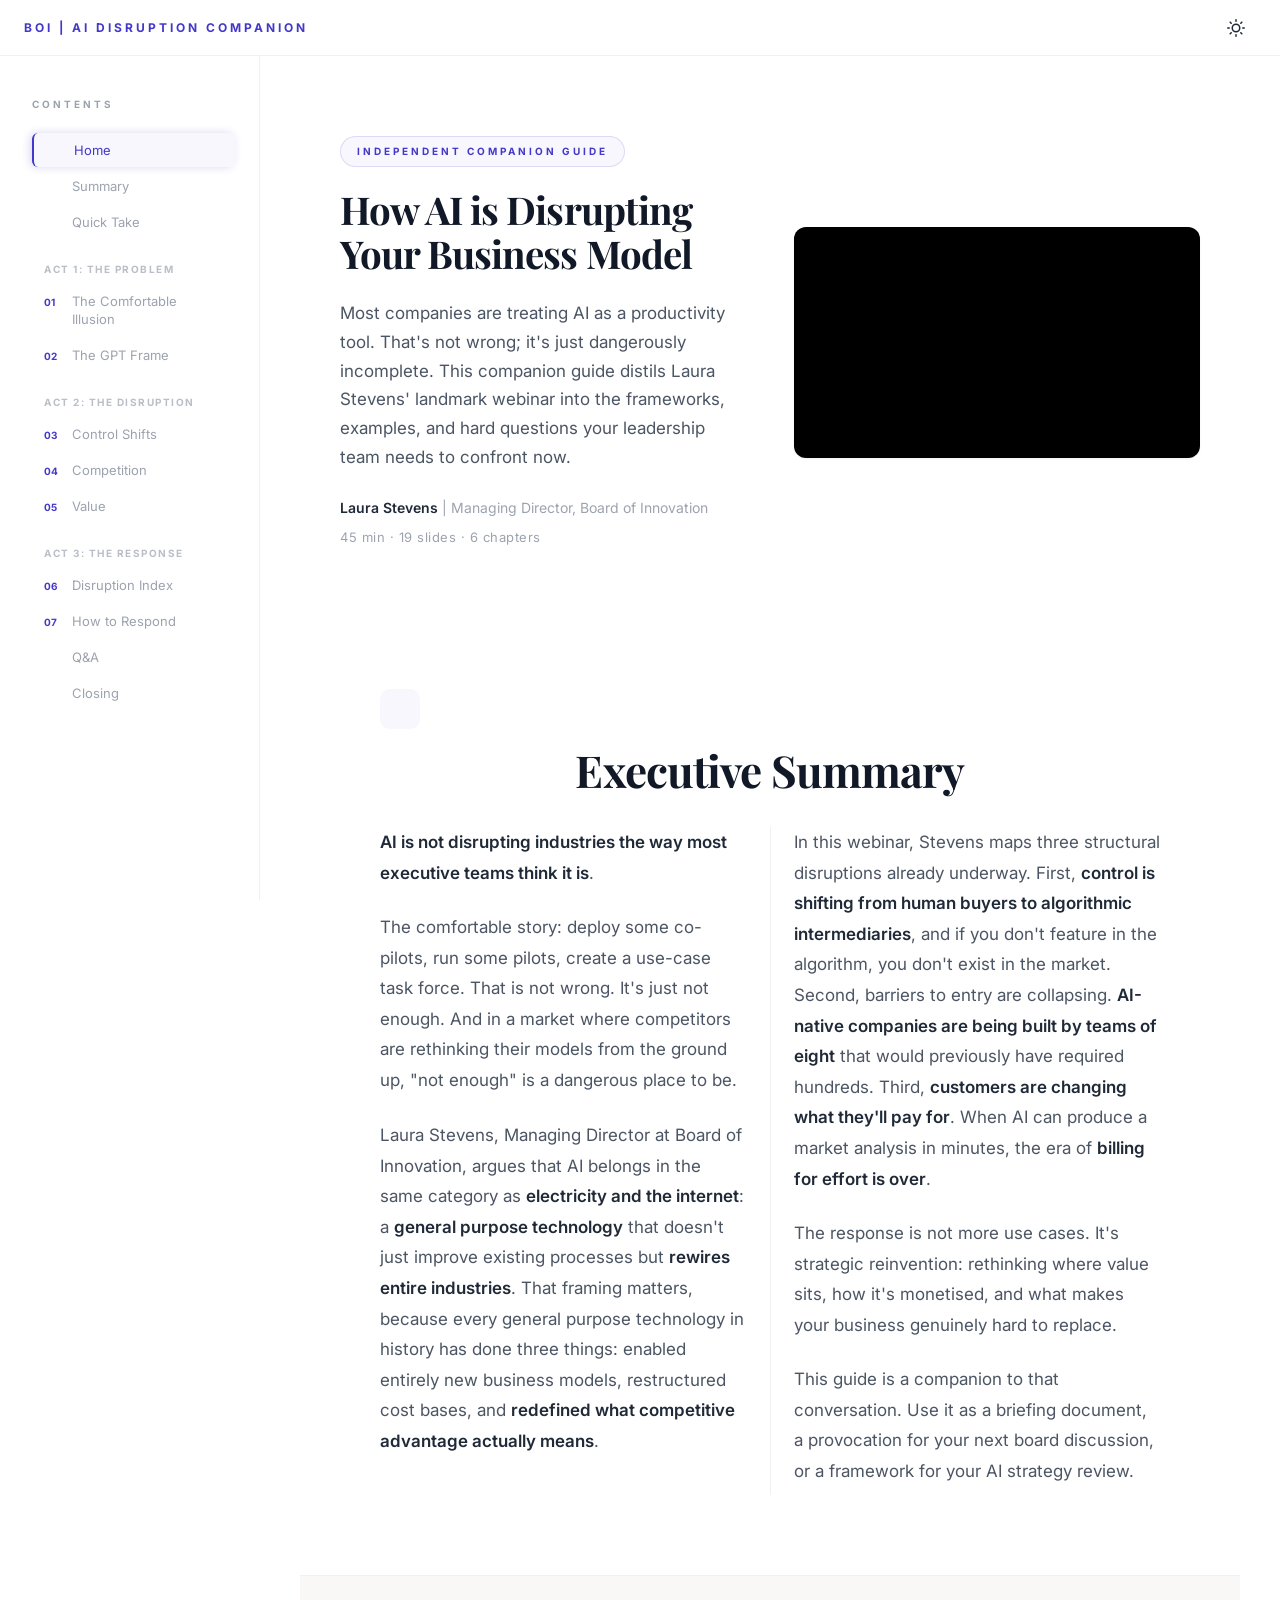
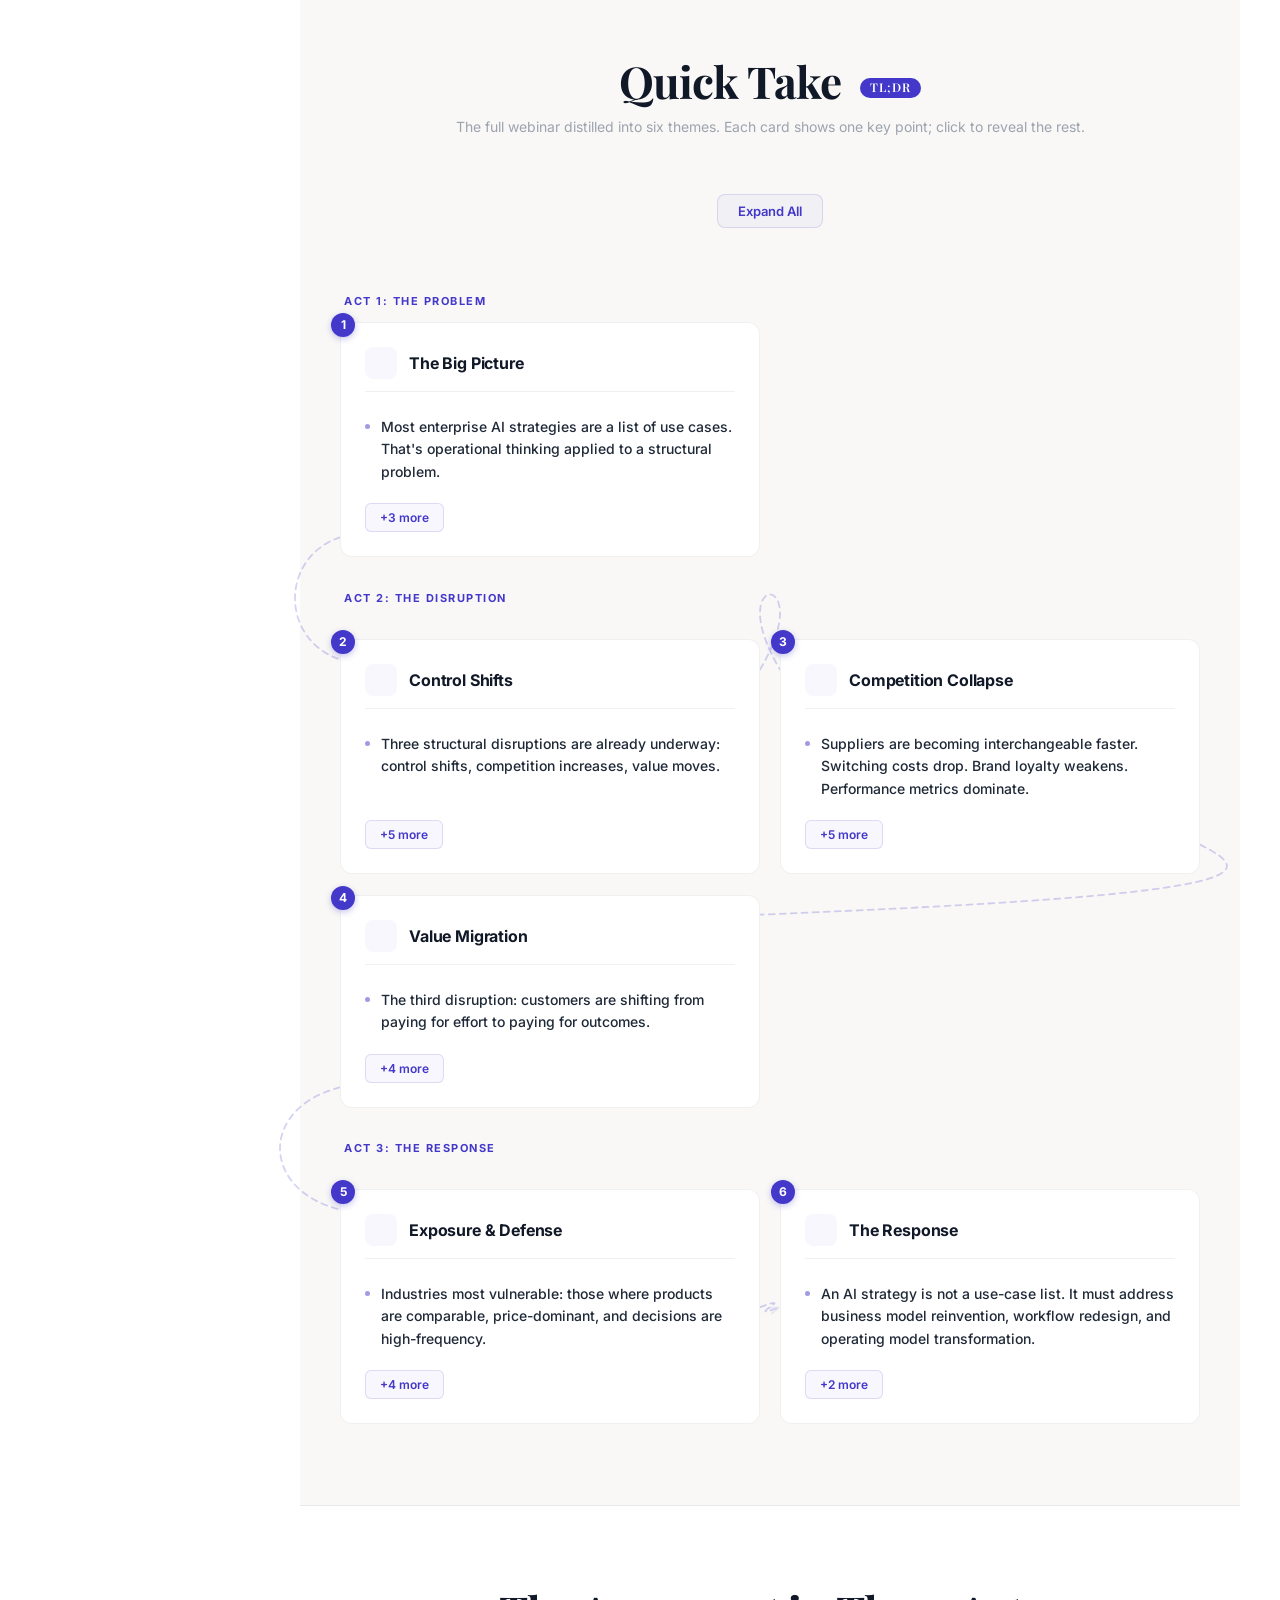
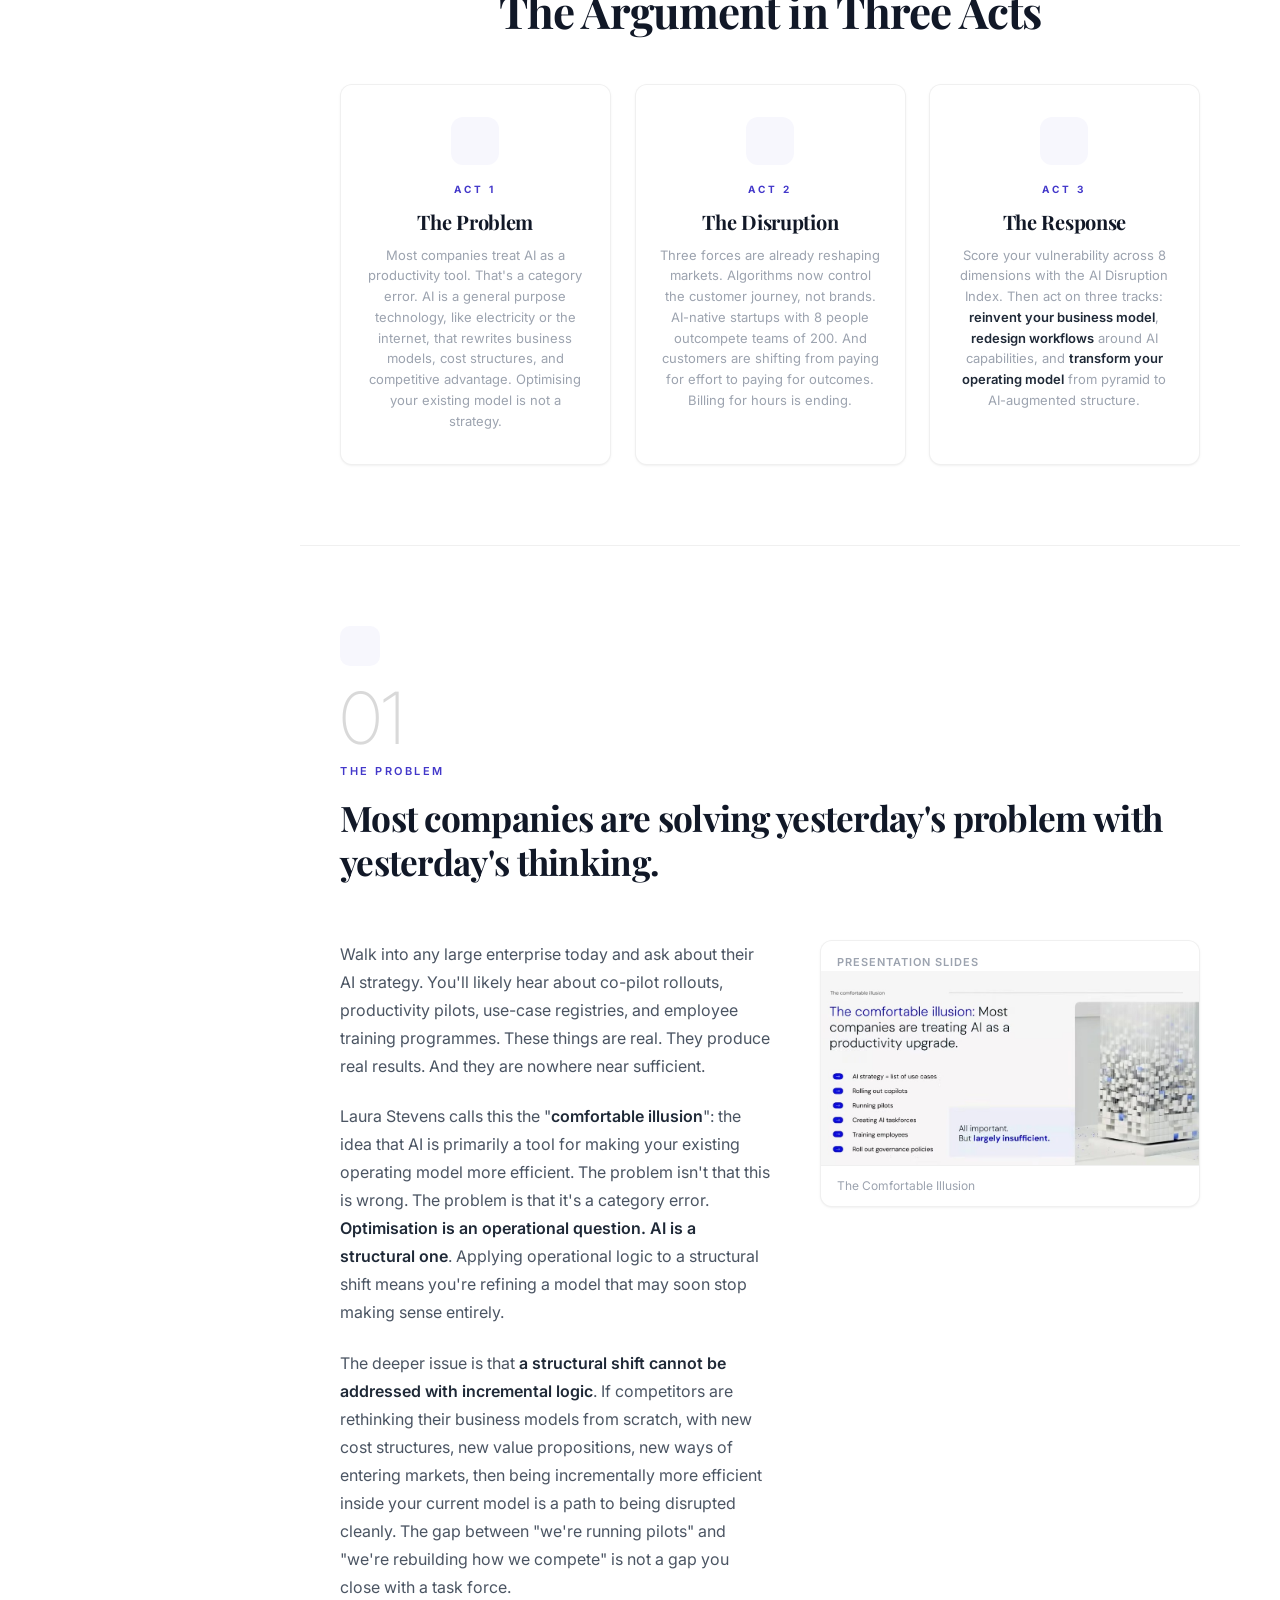
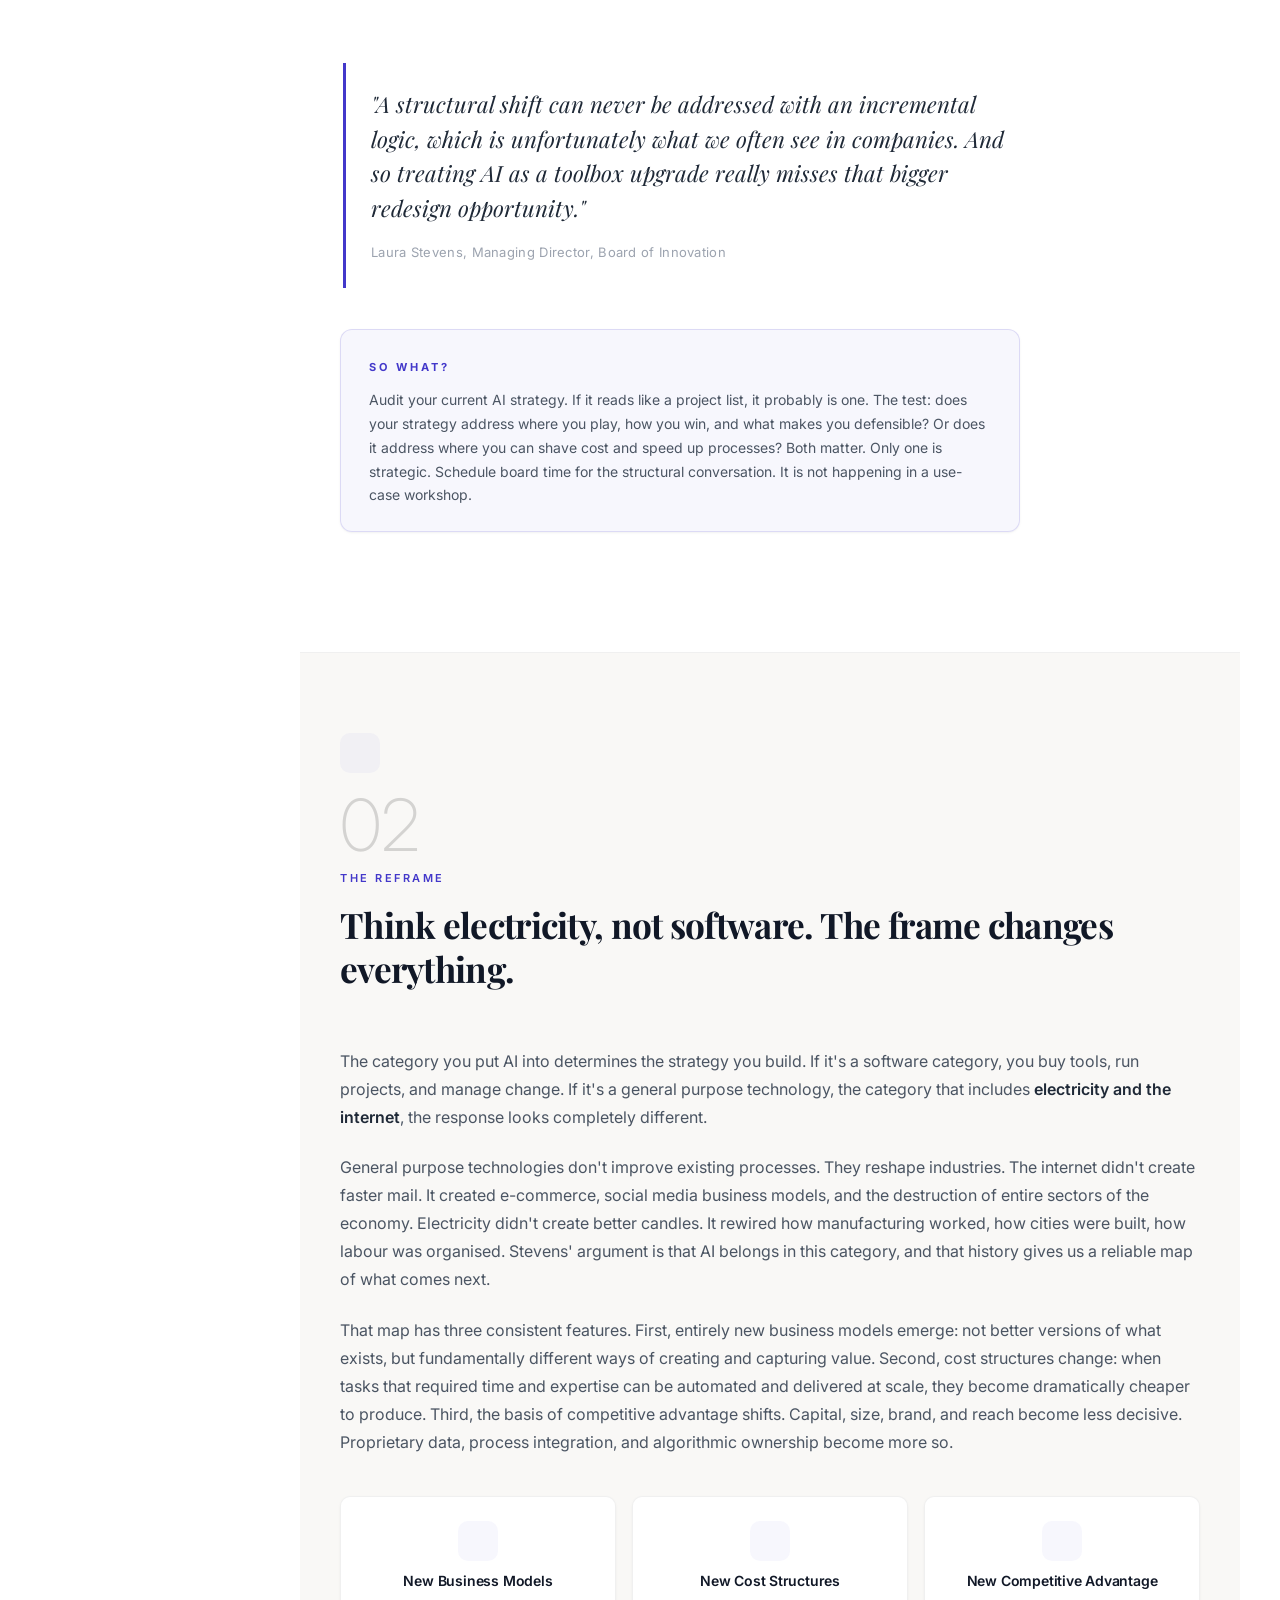
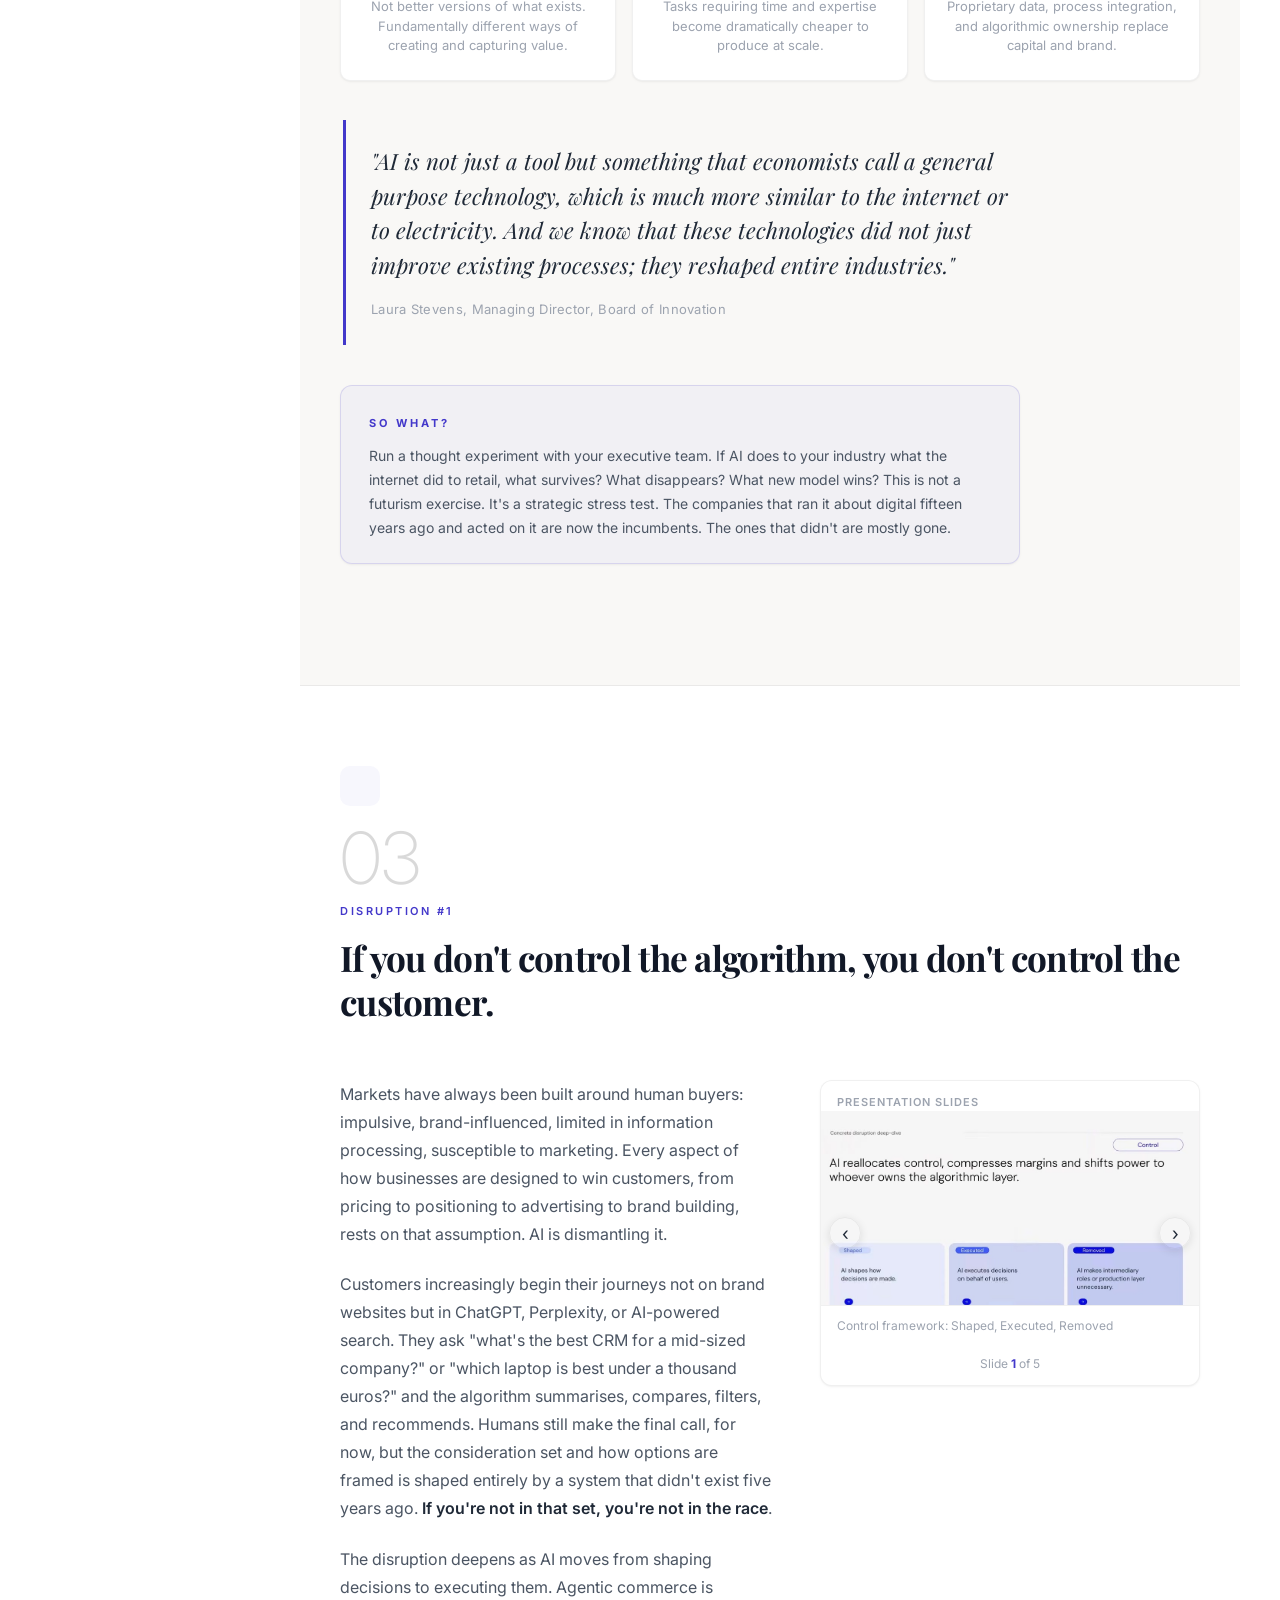
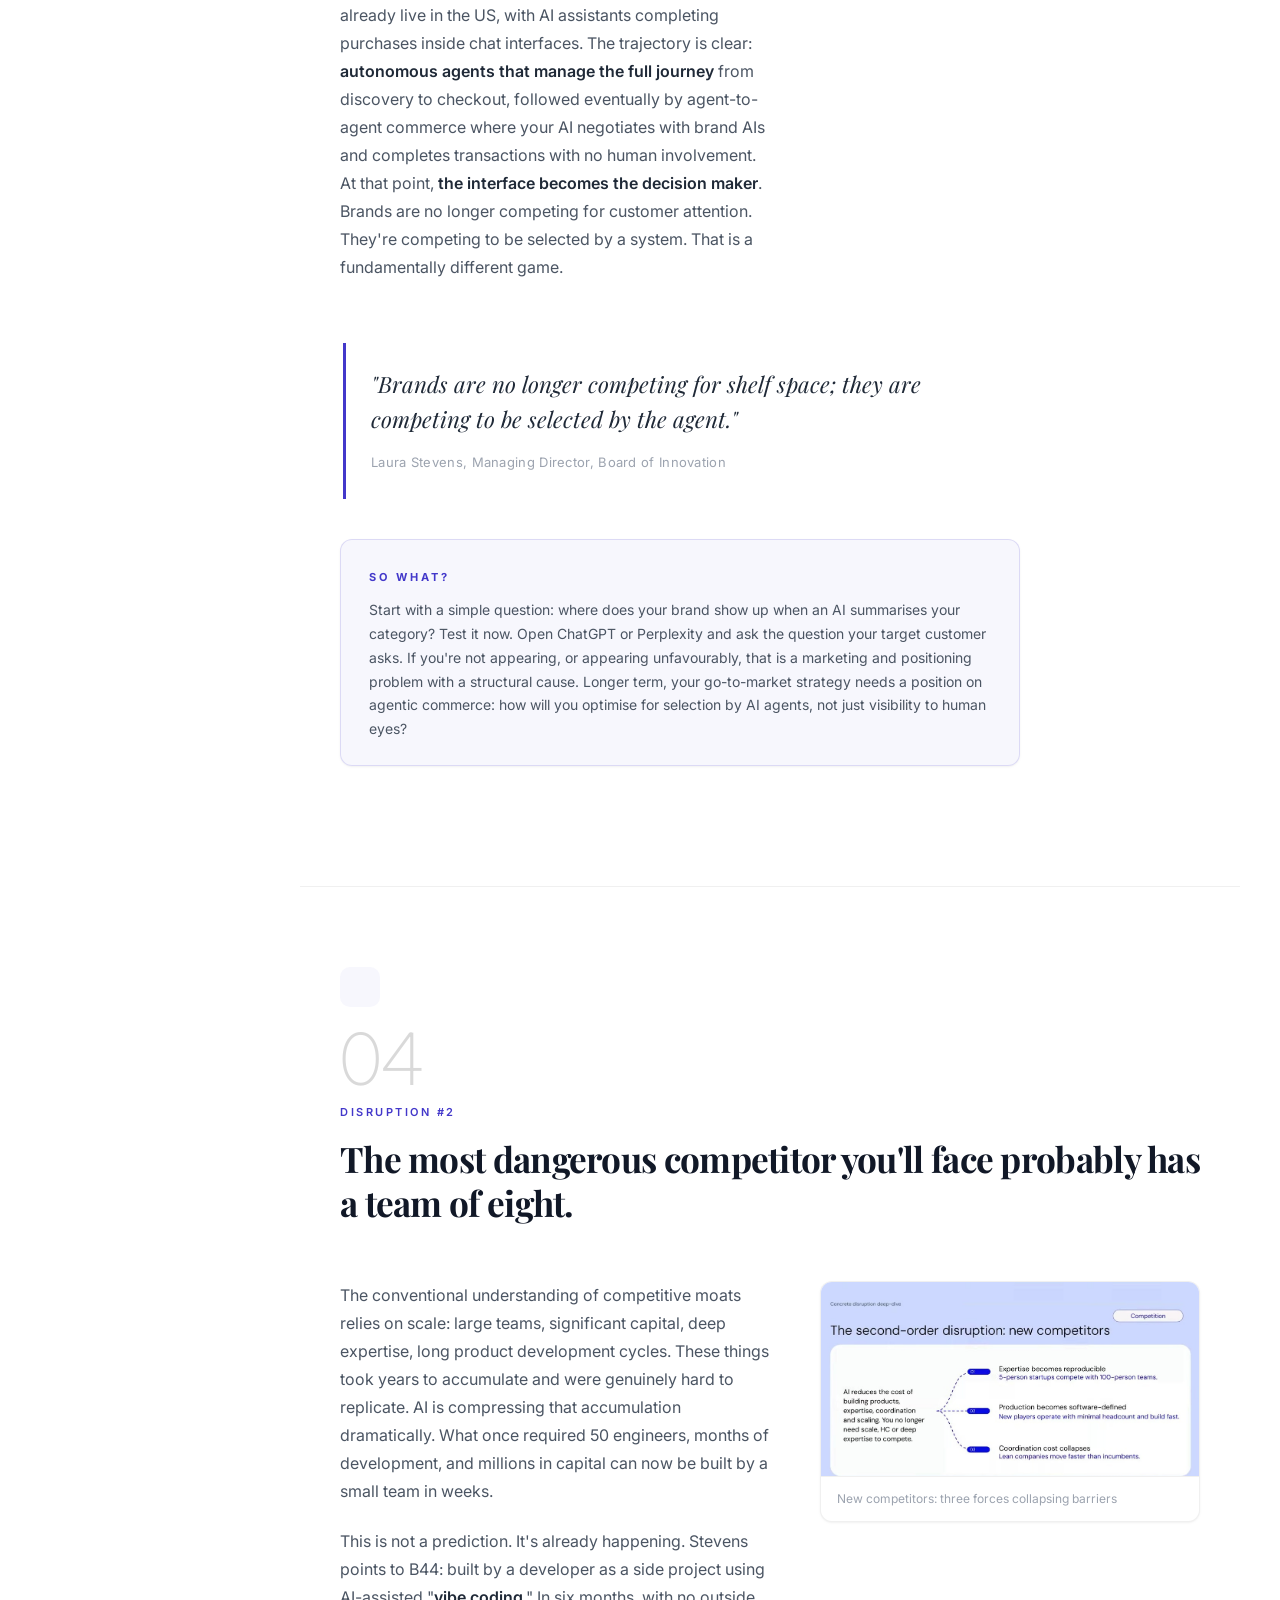
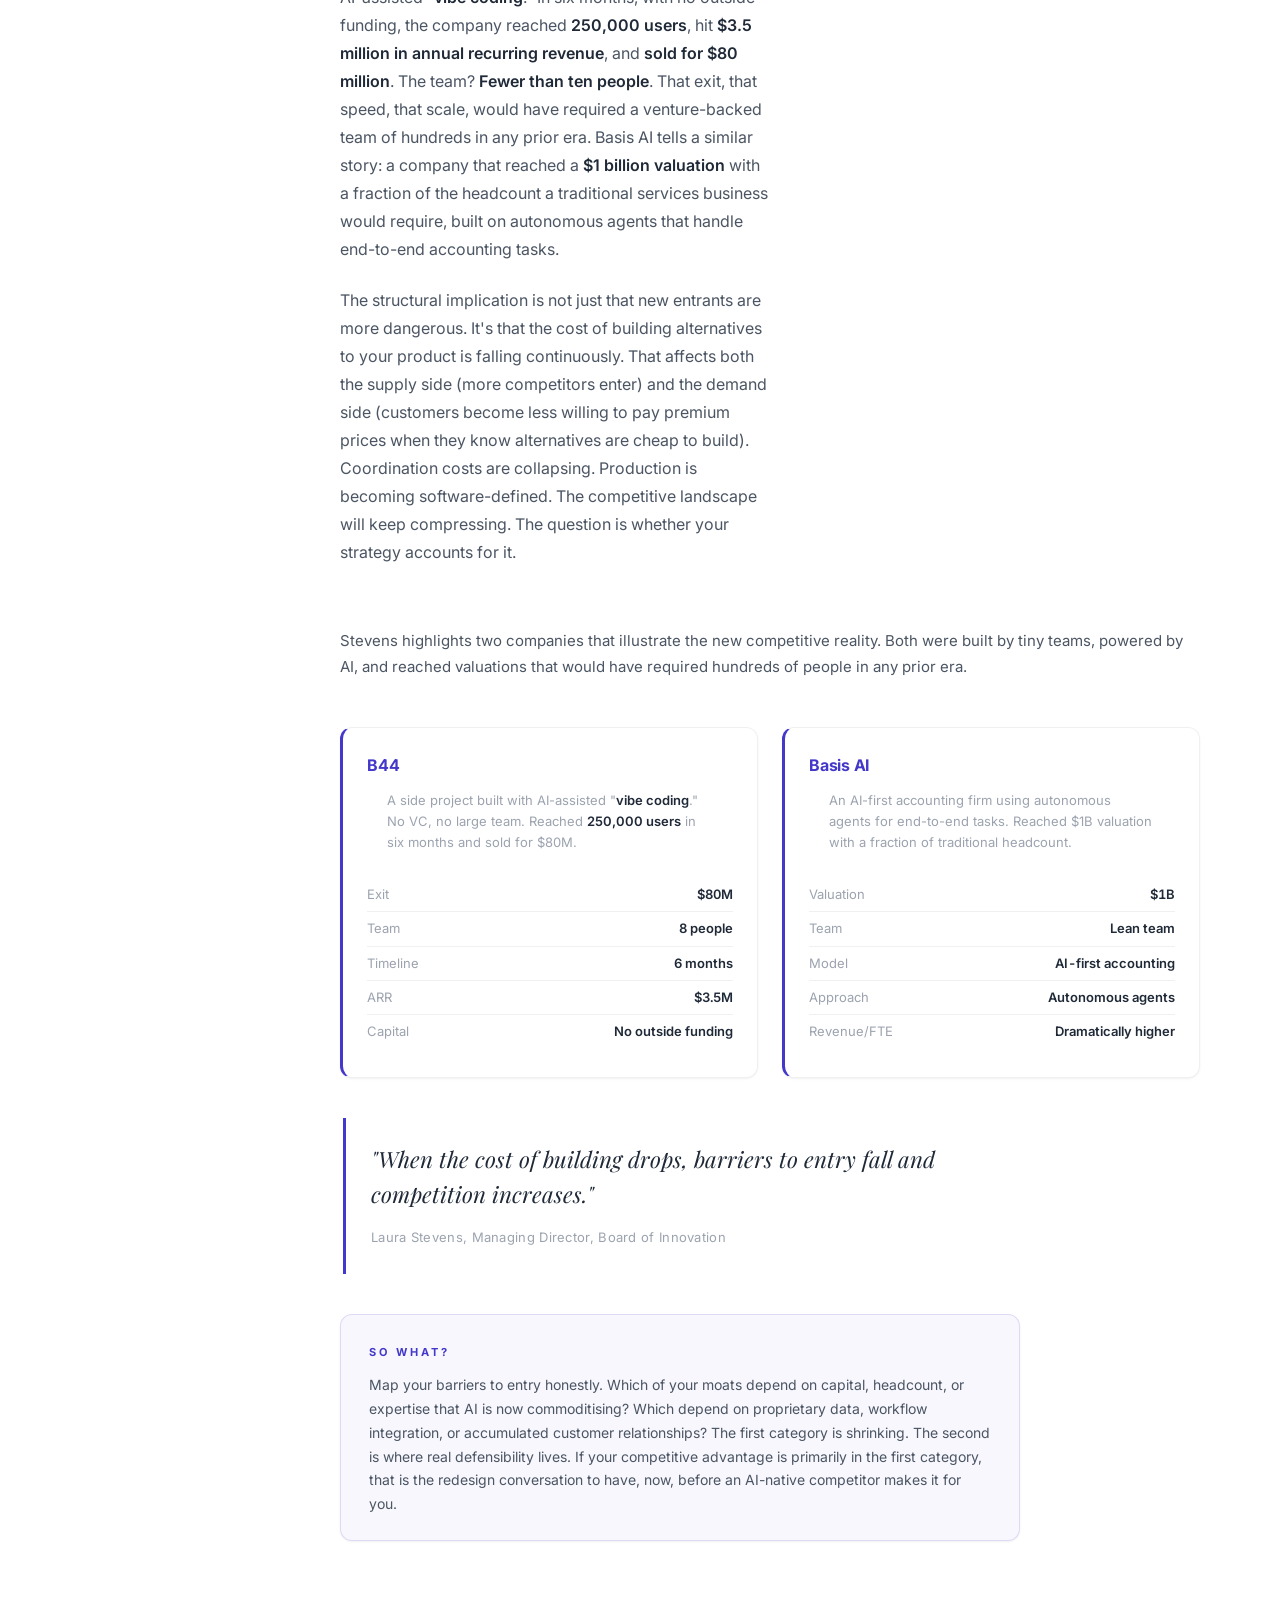
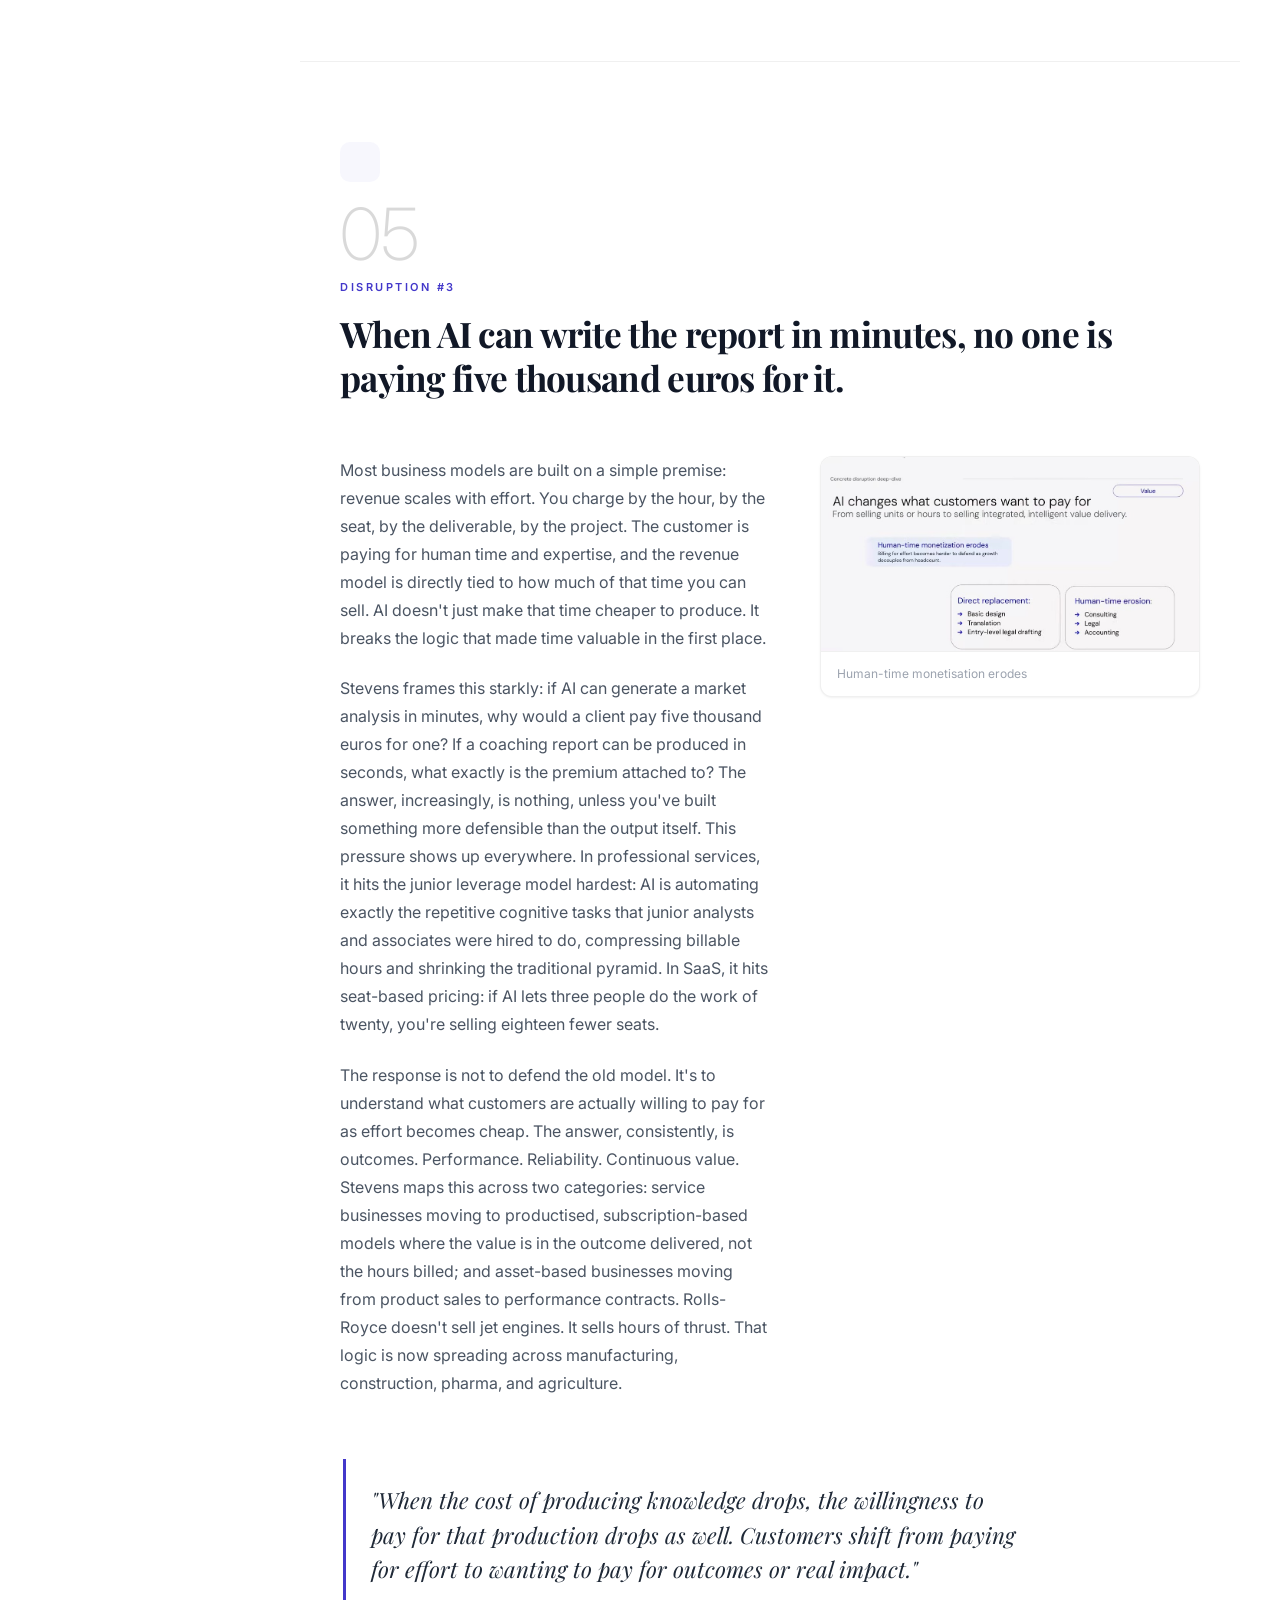
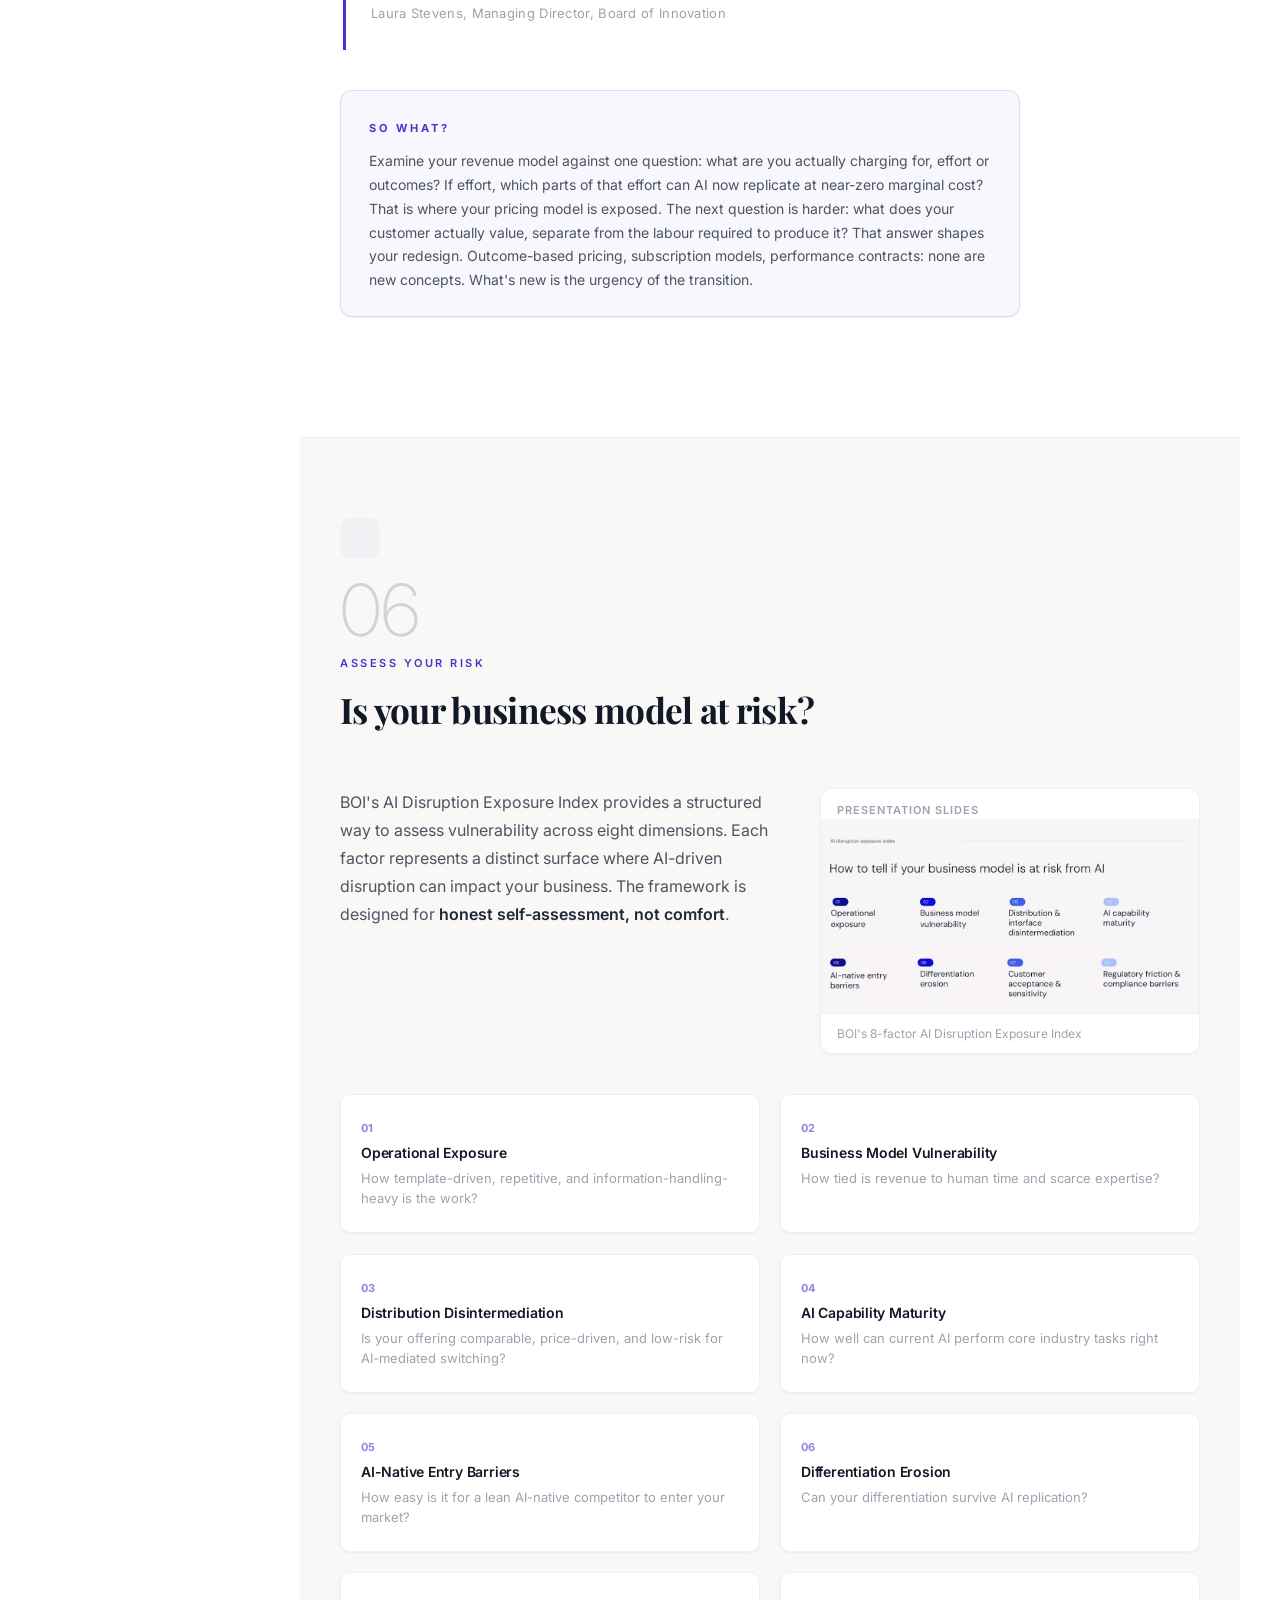
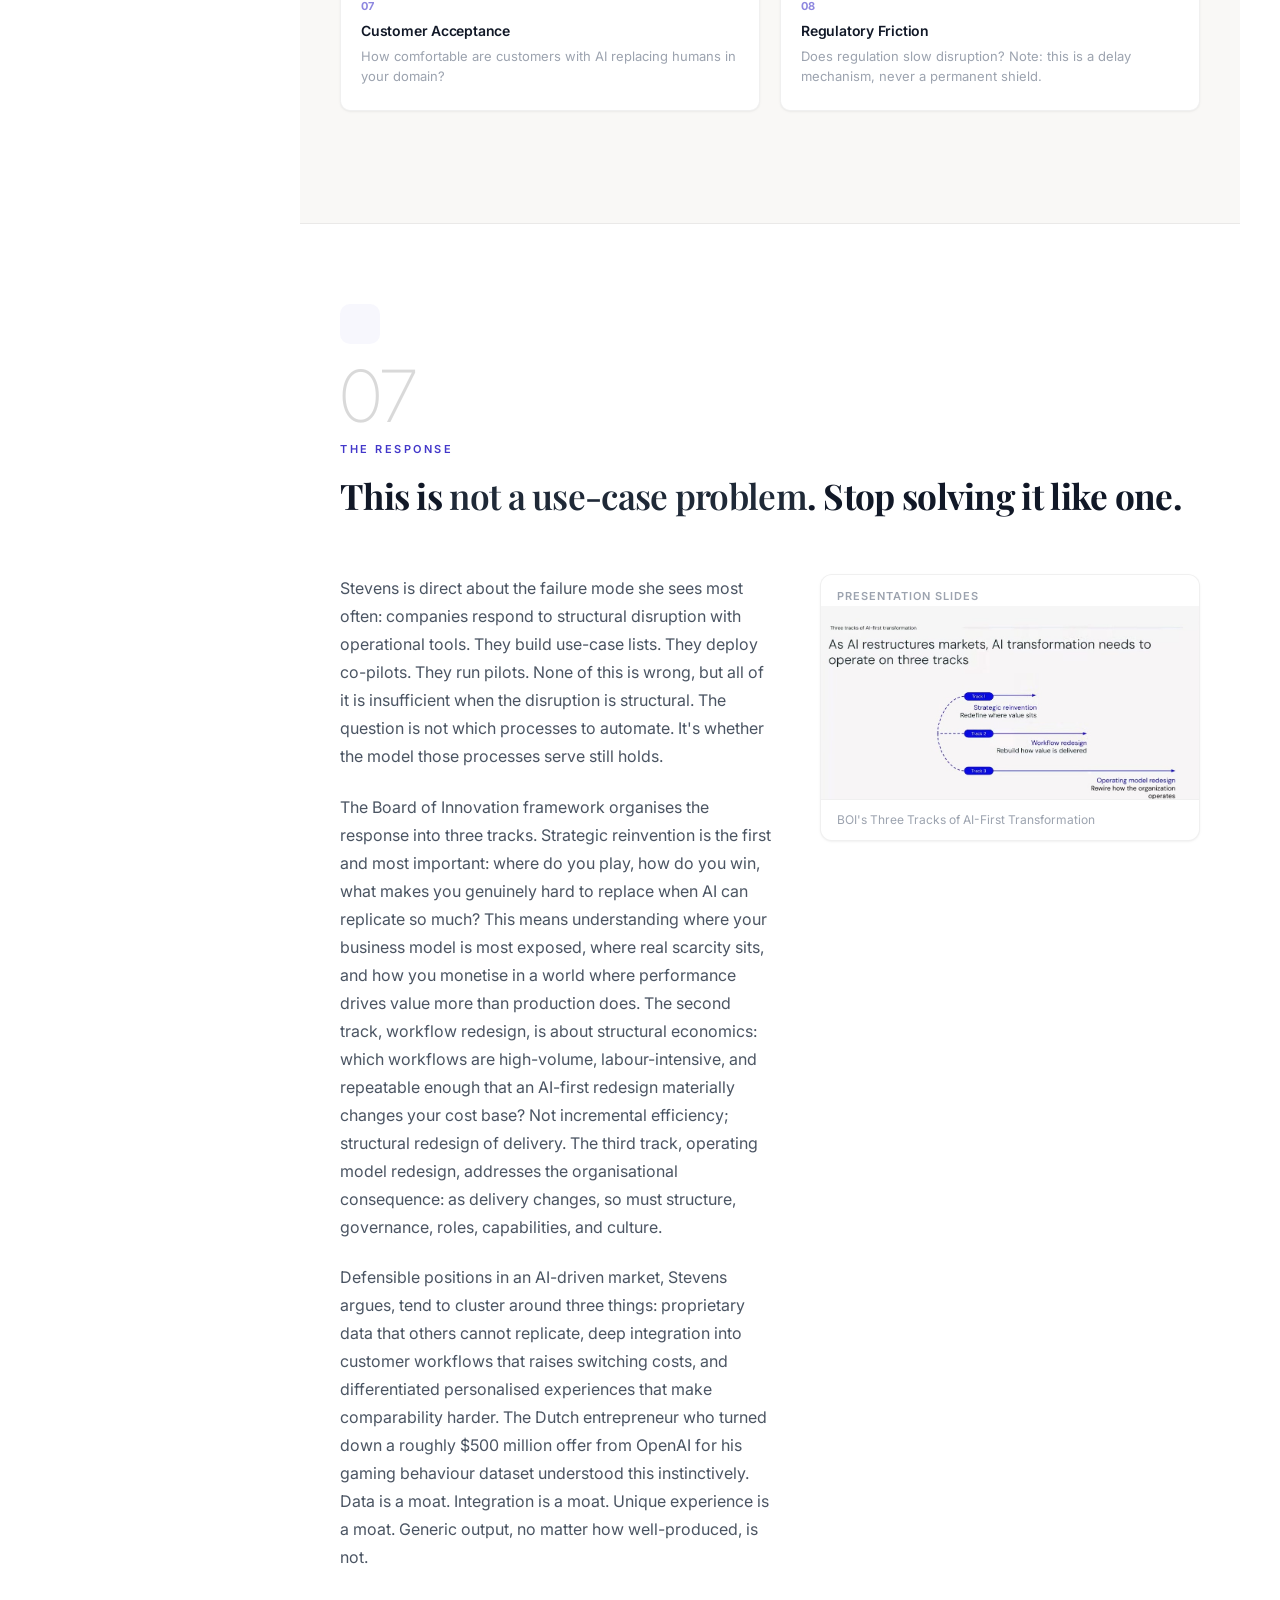
==== commit 9230e94e: "Remove reading hint, add TL;DR tag" ====
--- a/src/index.html
+++ b/src/index.html
@@ -151,11 +151,10 @@
            ============================================ -->
       <section id="quick-take" class="quick-take">
         <div class="container">
-          <h2>Quick Take</h2>
-          <p class="quick-take__subtitle">The full webinar distilled into six themes. Start top-left, read across. Each card shows one key point; click to reveal the rest.</p>
+          <h2>Quick Take <span class="qt-tldr-tag">TL;DR</span></h2>
+          <p class="quick-take__subtitle">The full webinar distilled into six themes. Each card shows one key point; click to reveal the rest.</p>
           <div class="qt-controls">
             <button class="qt-expand-all" id="qt-expand-all" aria-expanded="false">Expand All</button>
-            <span class="qt-reading-hint">&#8592; &#8594; Read left to right, top to bottom</span>
           </div>
 
           <div class="qt-flow">
--- a/src/styles.css
+++ b/src/styles.css
@@ -713,10 +713,18 @@
   margin-bottom: 32px;
 }
 
-.qt-reading-hint {
+.qt-tldr-tag {
+  display: inline-block;
   font-size: 12px;
-  color: var(--text-muted);
-  letter-spacing: 0.3px;
+  font-weight: 600;
+  letter-spacing: 1px;
+  text-transform: uppercase;
+  background: var(--accent);
+  color: #fff;
+  padding: 3px 10px;
+  border-radius: 20px;
+  vertical-align: middle;
+  margin-left: 10px;
 }
 
 .qt-flow {
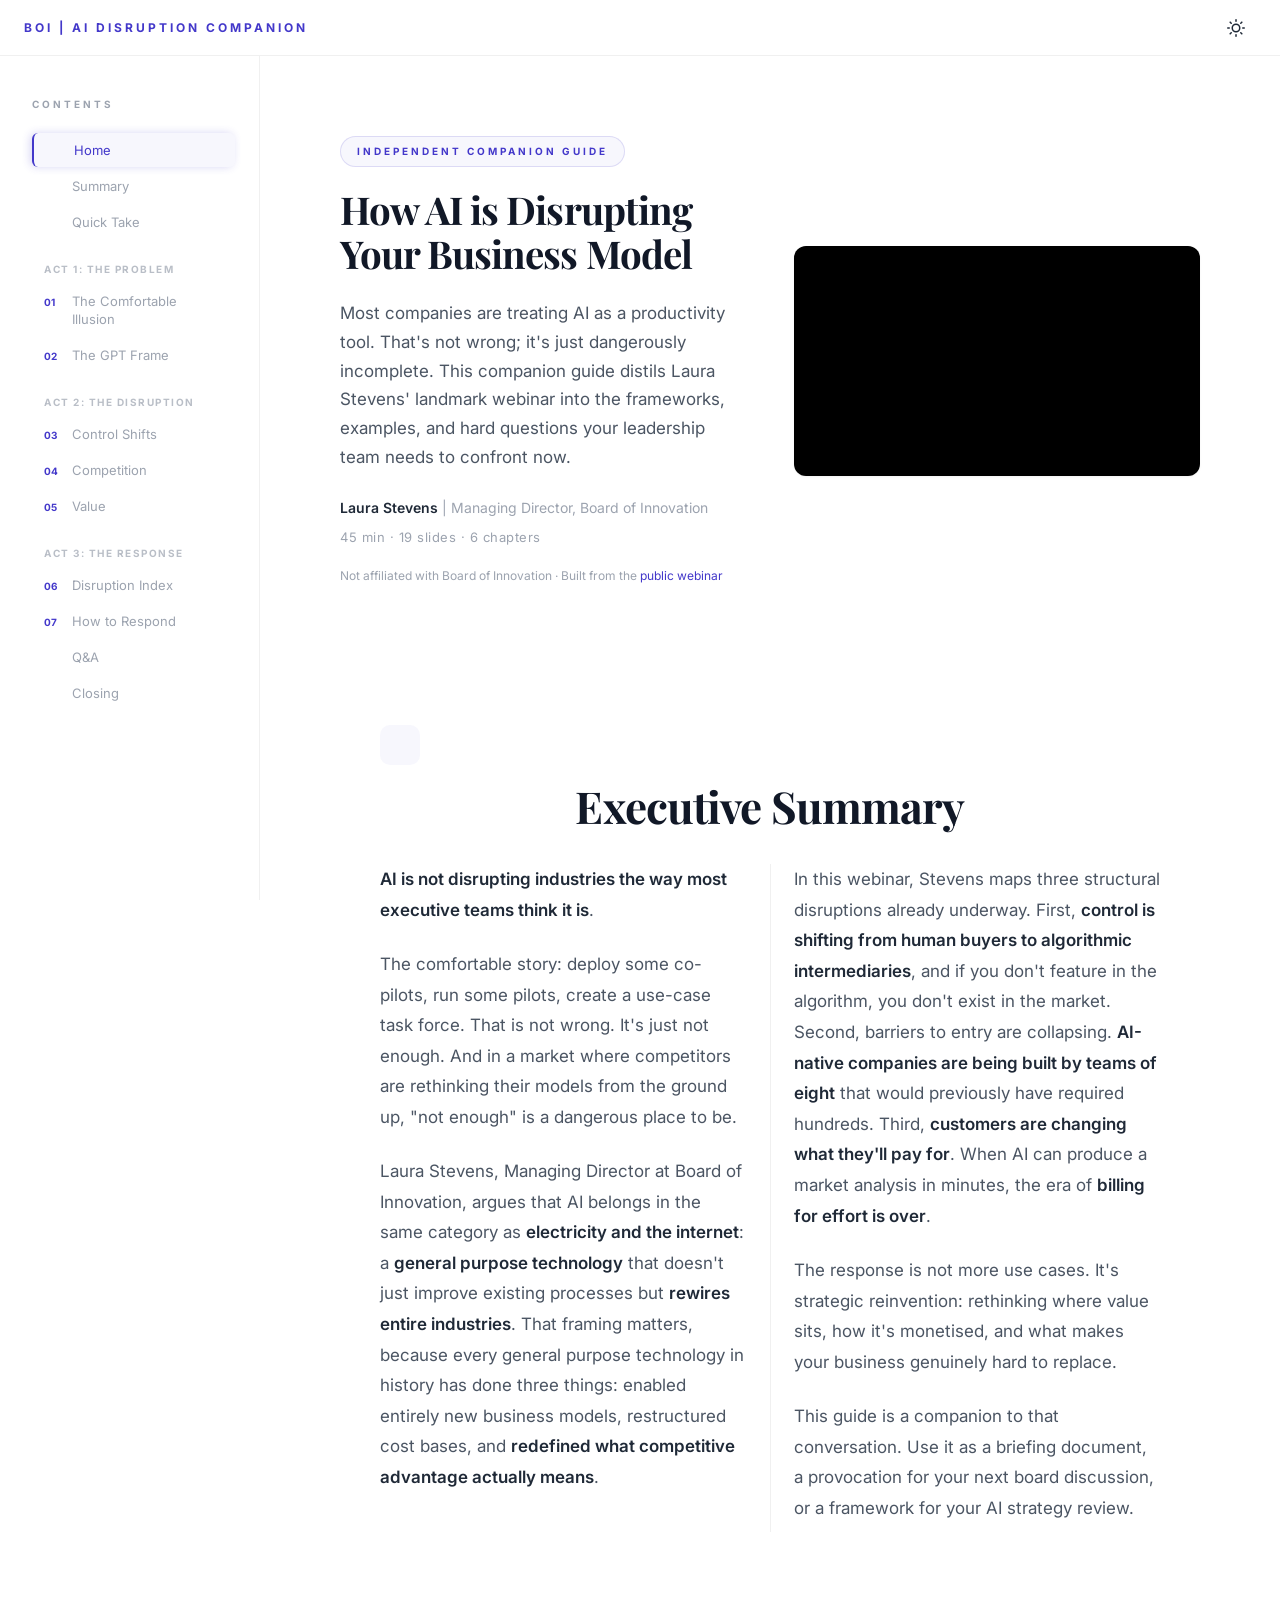
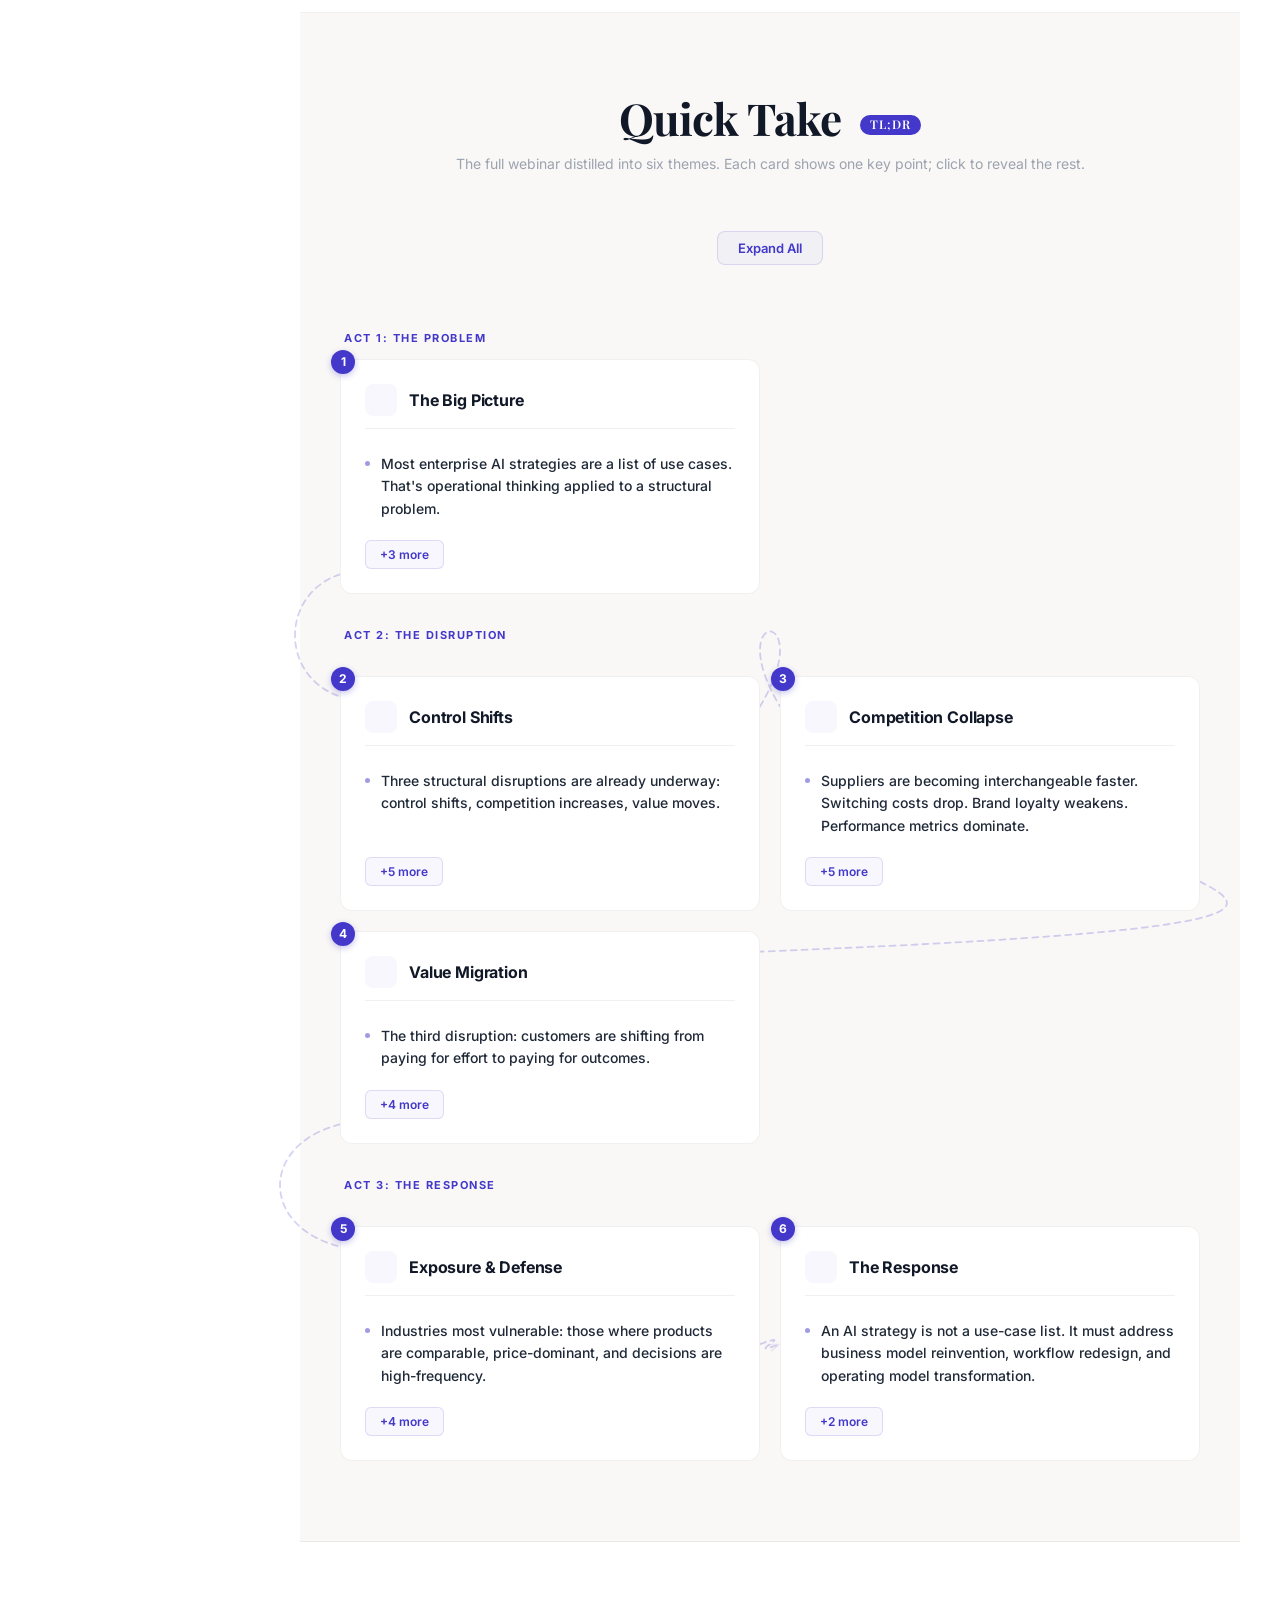
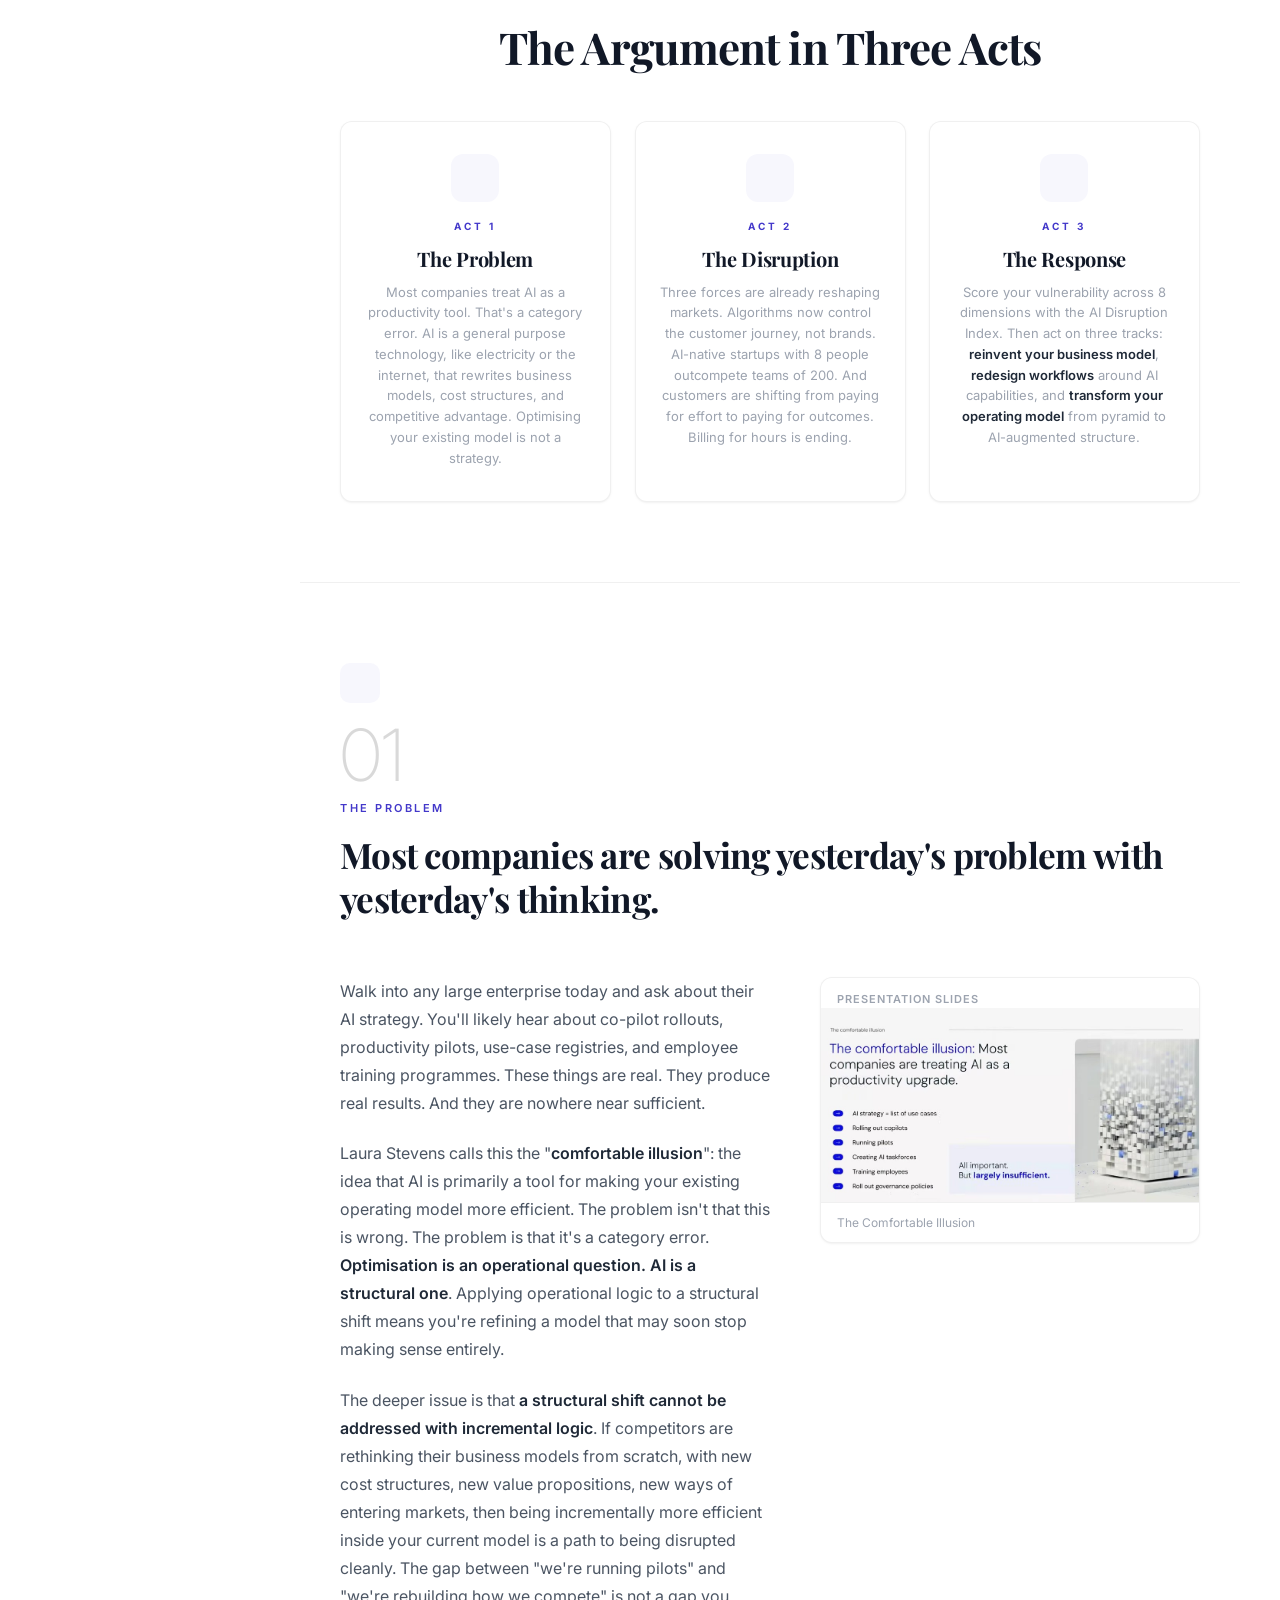
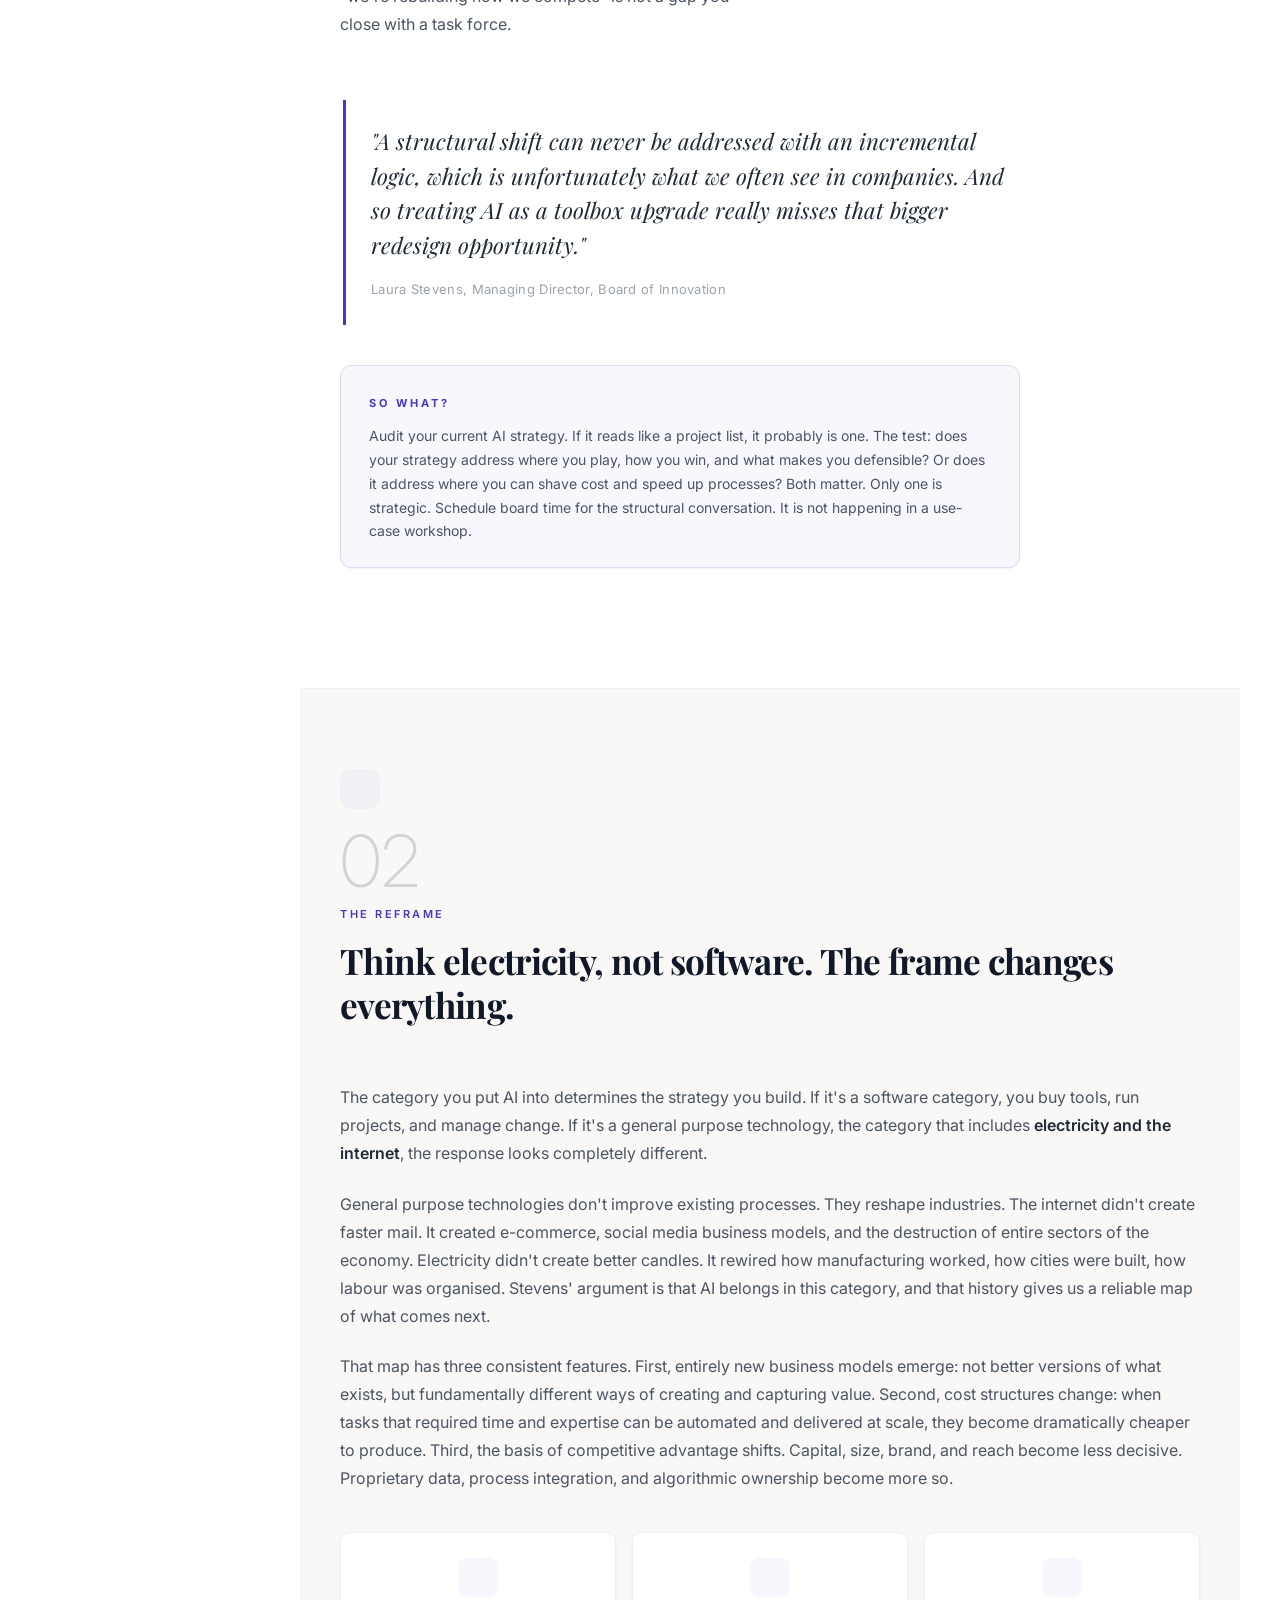
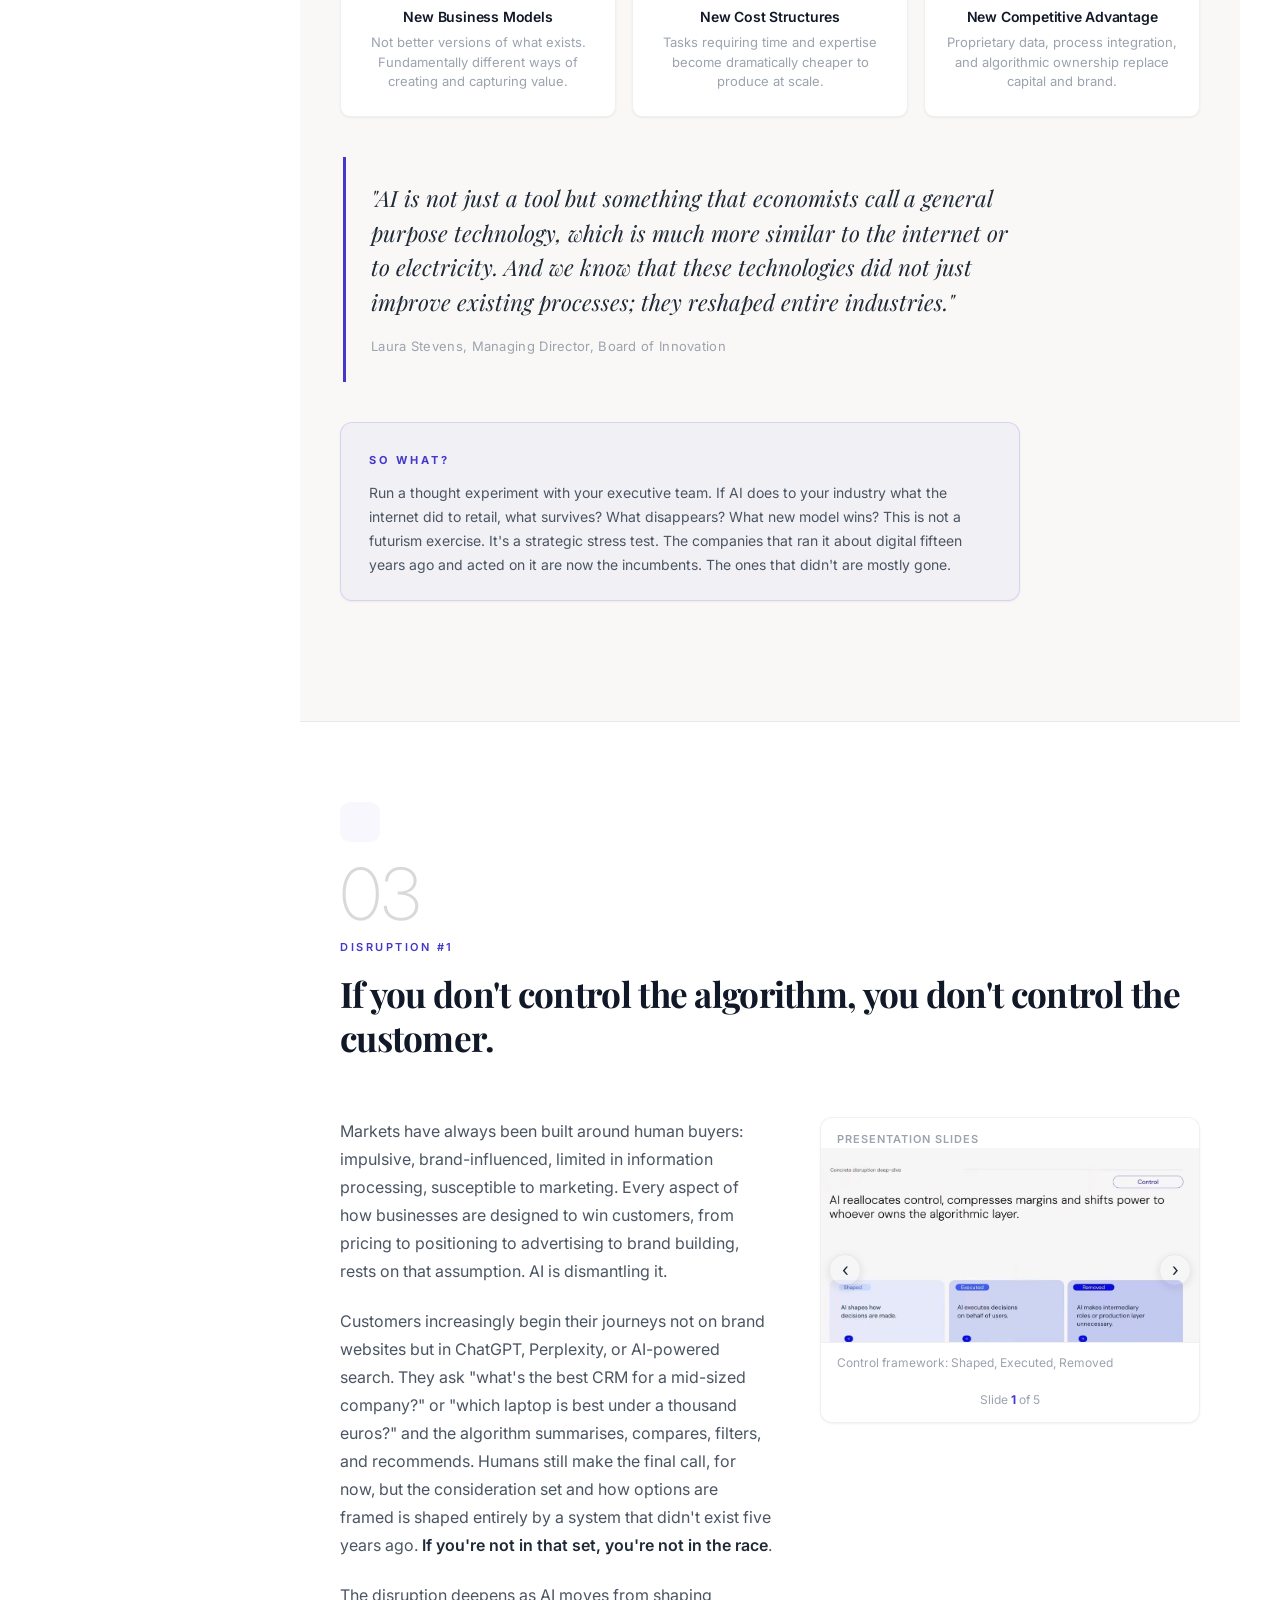
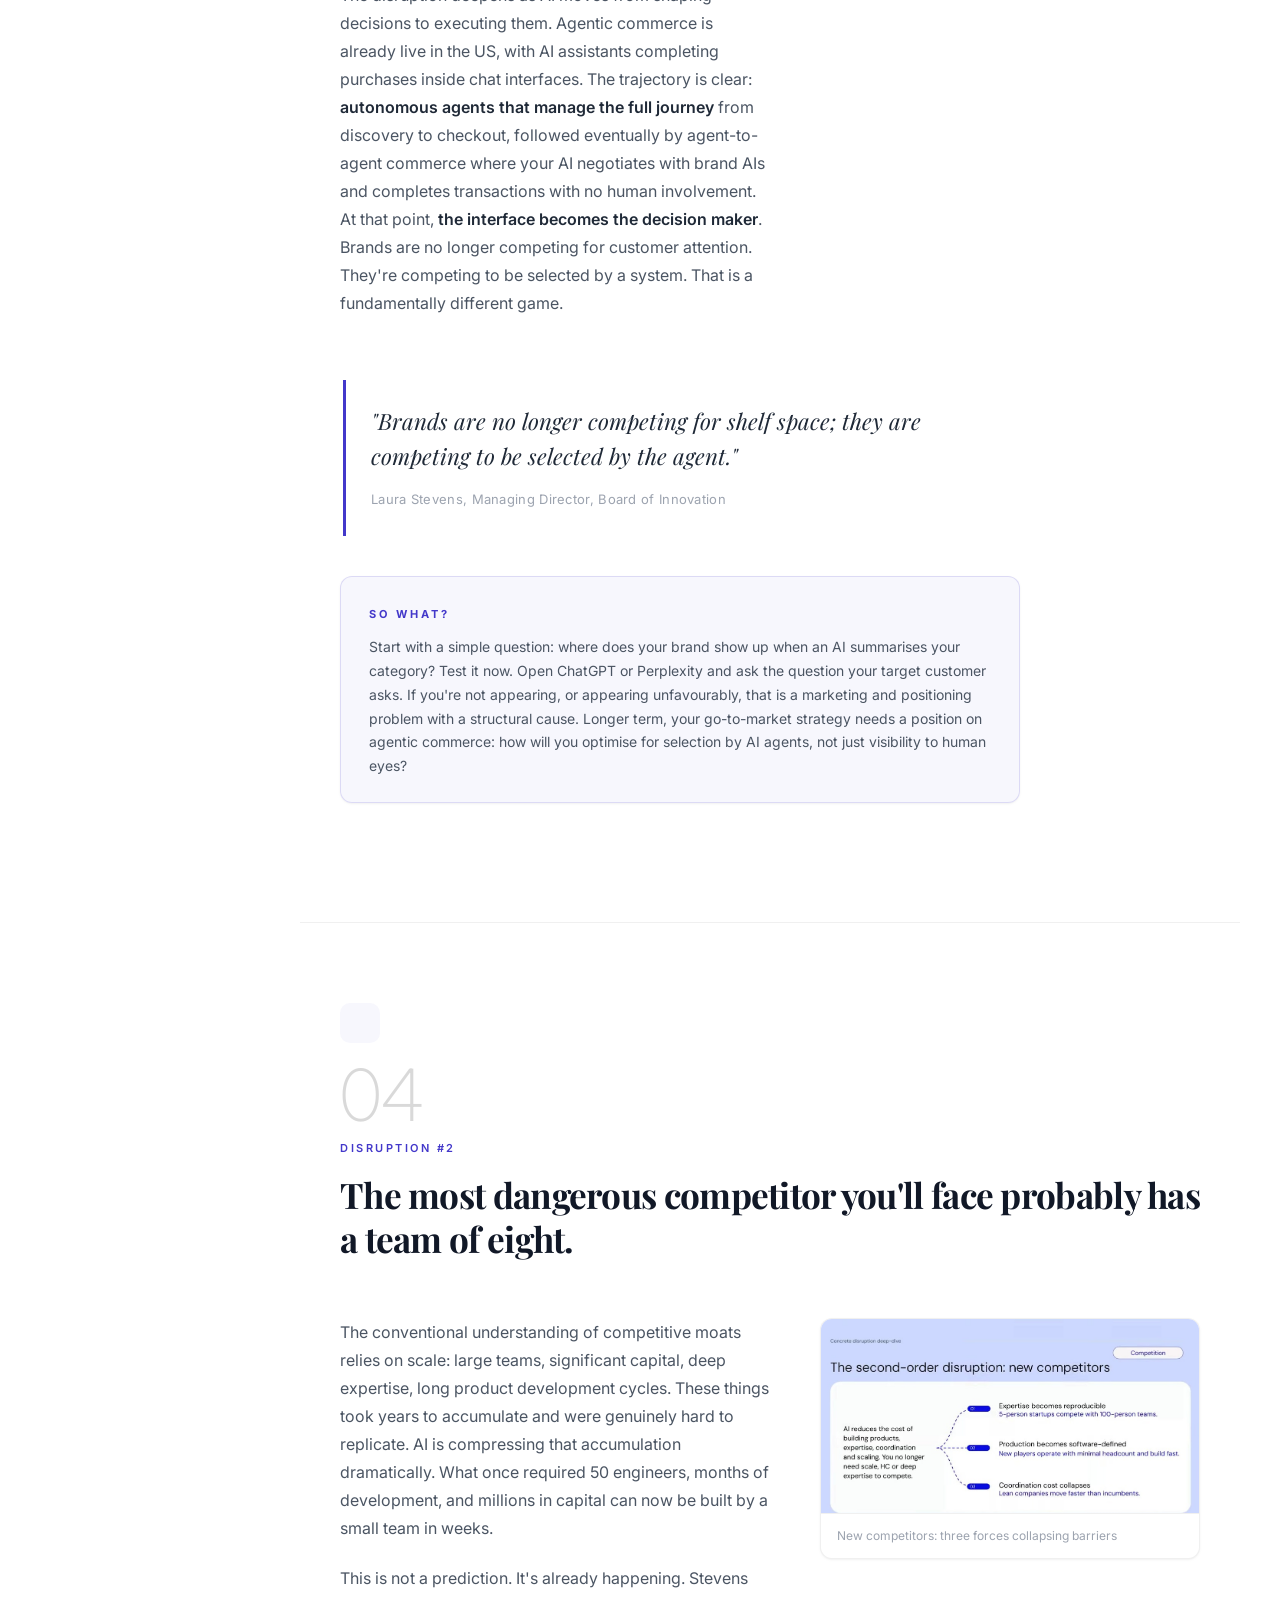
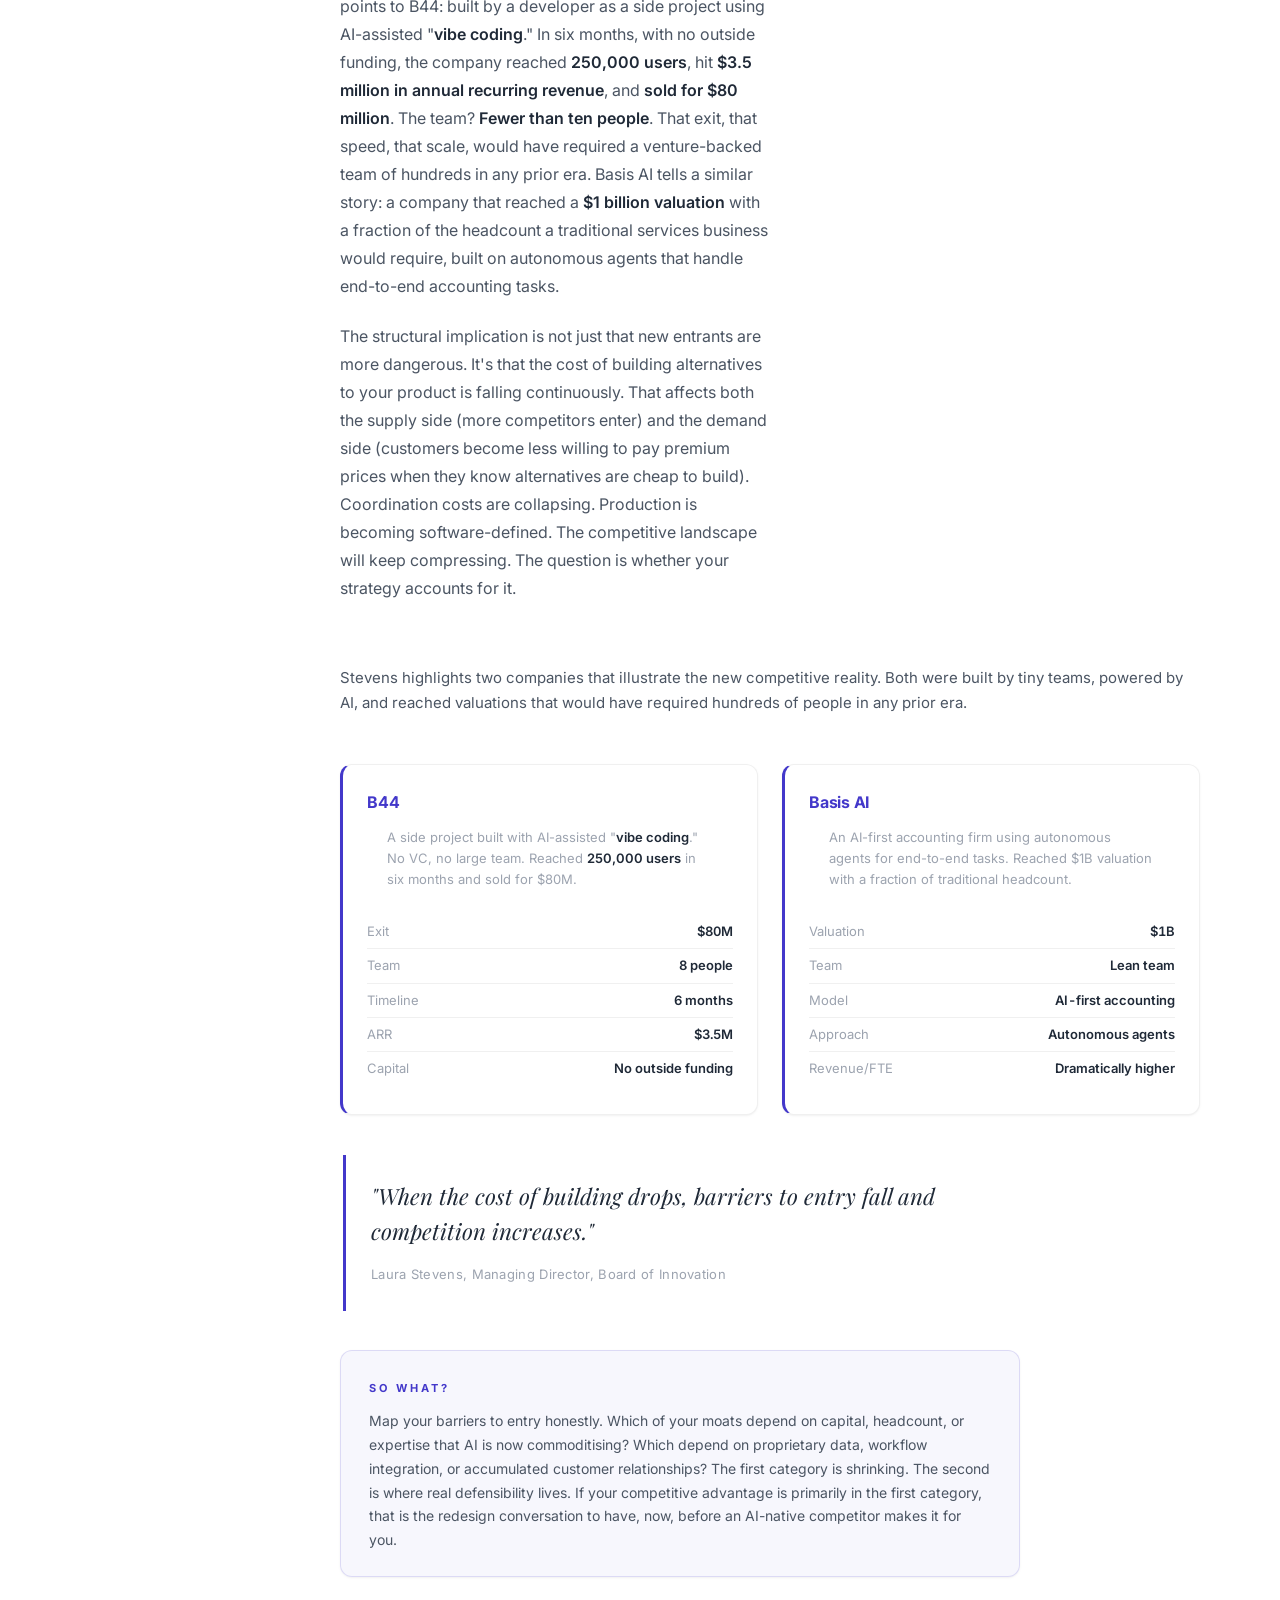
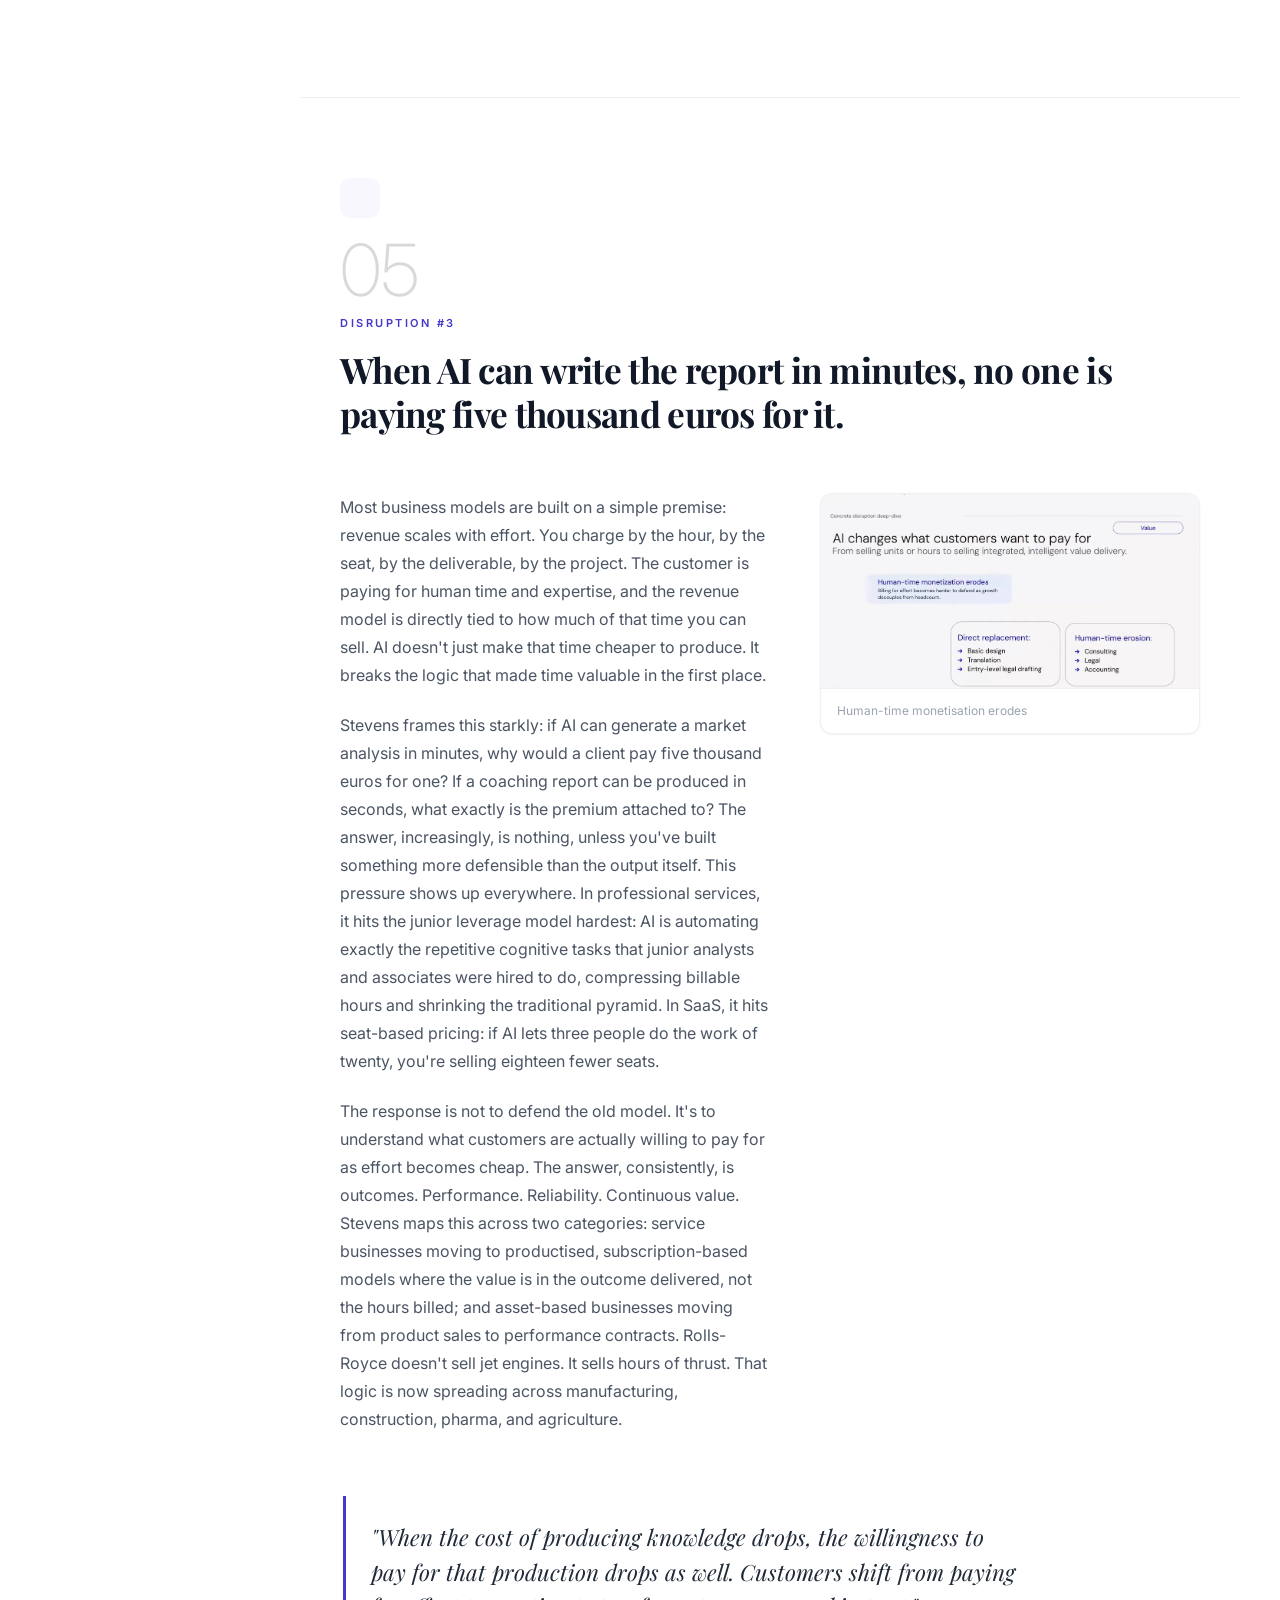
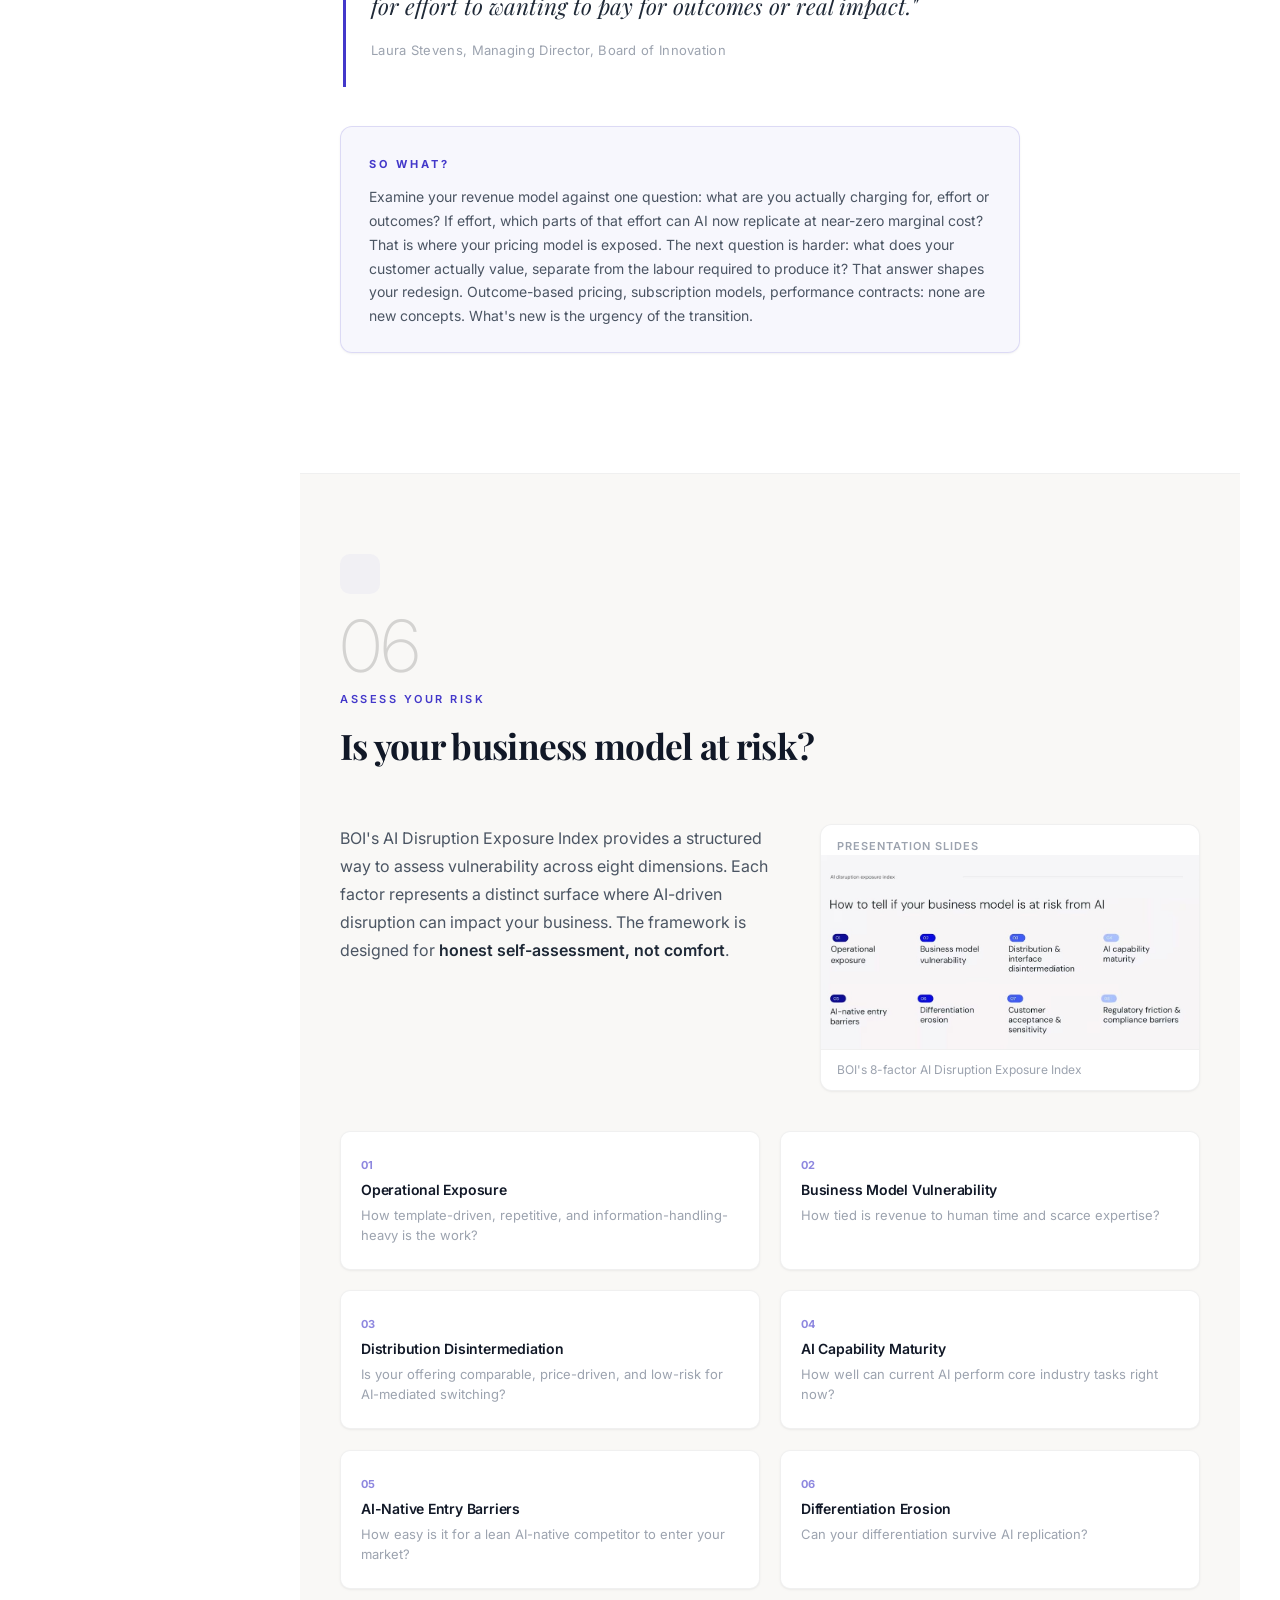
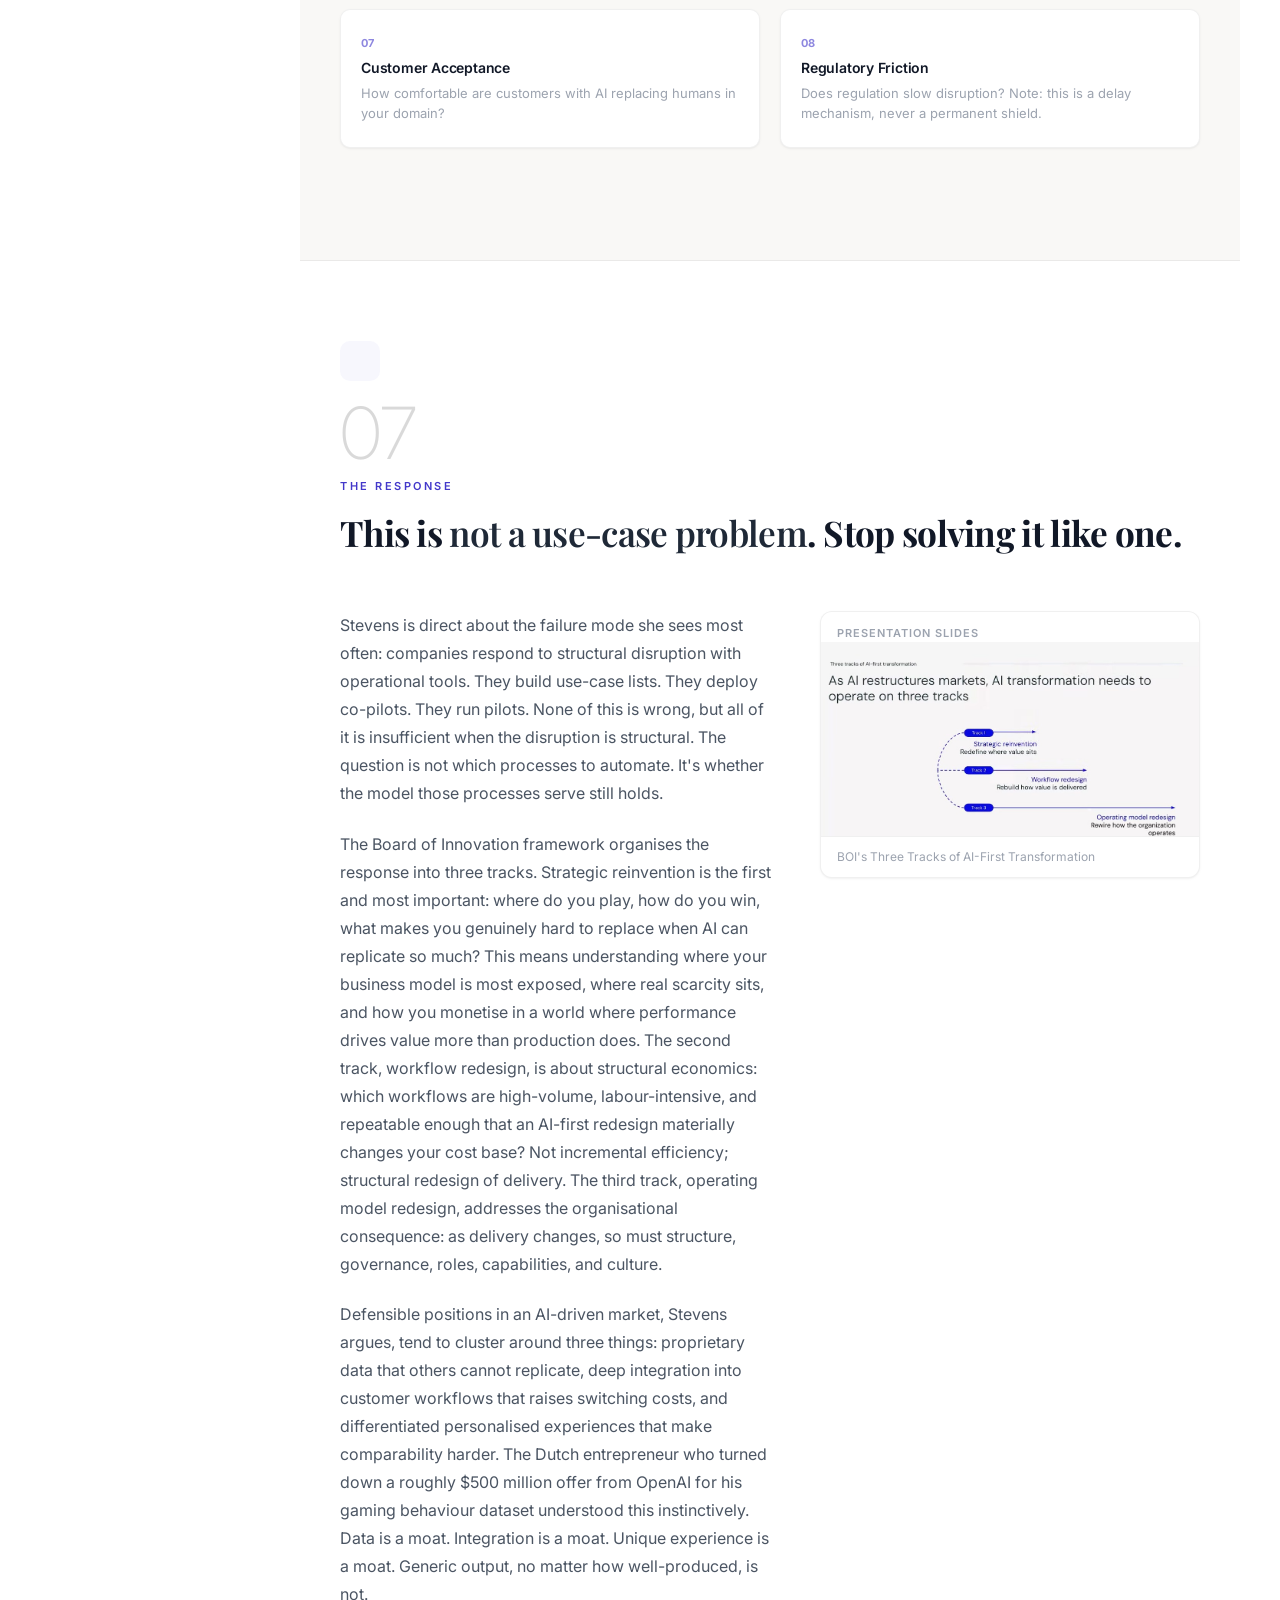
==== commit fda868eb: "Add disclaimer to hero, add LICENSE file" ====
--- a/src/index.html
+++ b/src/index.html
@@ -111,6 +111,7 @@
             <p class="hero__subtitle">Most companies are treating AI as a productivity tool. That's not wrong; it's just dangerously incomplete. This companion guide distils Laura Stevens' landmark webinar into the frameworks, examples, and hard questions your leadership team needs to confront now.</p>
             <p class="speaker-info"><strong>Laura Stevens</strong> | Managing Director, Board of Innovation</p>
             <p class="meta-line">45 min &middot; 19 slides &middot; 6 chapters</p>
+            <p class="hero__disclaimer">Not affiliated with Board of Innovation &middot; Built from the <a href="https://www.youtube.com/watch?v=JMf1ELSrqGo" target="_blank" rel="noopener">public webinar</a></p>
           </div>
           <div class="hero__media">
             <div class="video-embed">
--- a/src/styles.css
+++ b/src/styles.css
@@ -639,6 +639,21 @@
   font-size: 13px;
   color: var(--text-muted);
   letter-spacing: 0.5px;
+}
+
+.hero__disclaimer {
+  font-size: 12px;
+  color: var(--text-muted);
+  margin-top: 8px;
+}
+
+.hero__disclaimer a {
+  color: var(--accent);
+  text-decoration: none;
+}
+
+.hero__disclaimer a:hover {
+  text-decoration: underline;
 }
 
 /* ============================================
@@ -1852,7 +1867,7 @@
 
 .footer__links {
   display: inline-flex;
-  gap: 20px;
+  gap: 32px;
   align-items: center;
   justify-content: center;
   margin-bottom: 12px;
@@ -1864,7 +1879,7 @@
   text-decoration: none;
   display: inline-flex;
   align-items: center;
-  gap: 6px;
+  gap: 8px;
 }
 
 .footer__links a:hover {
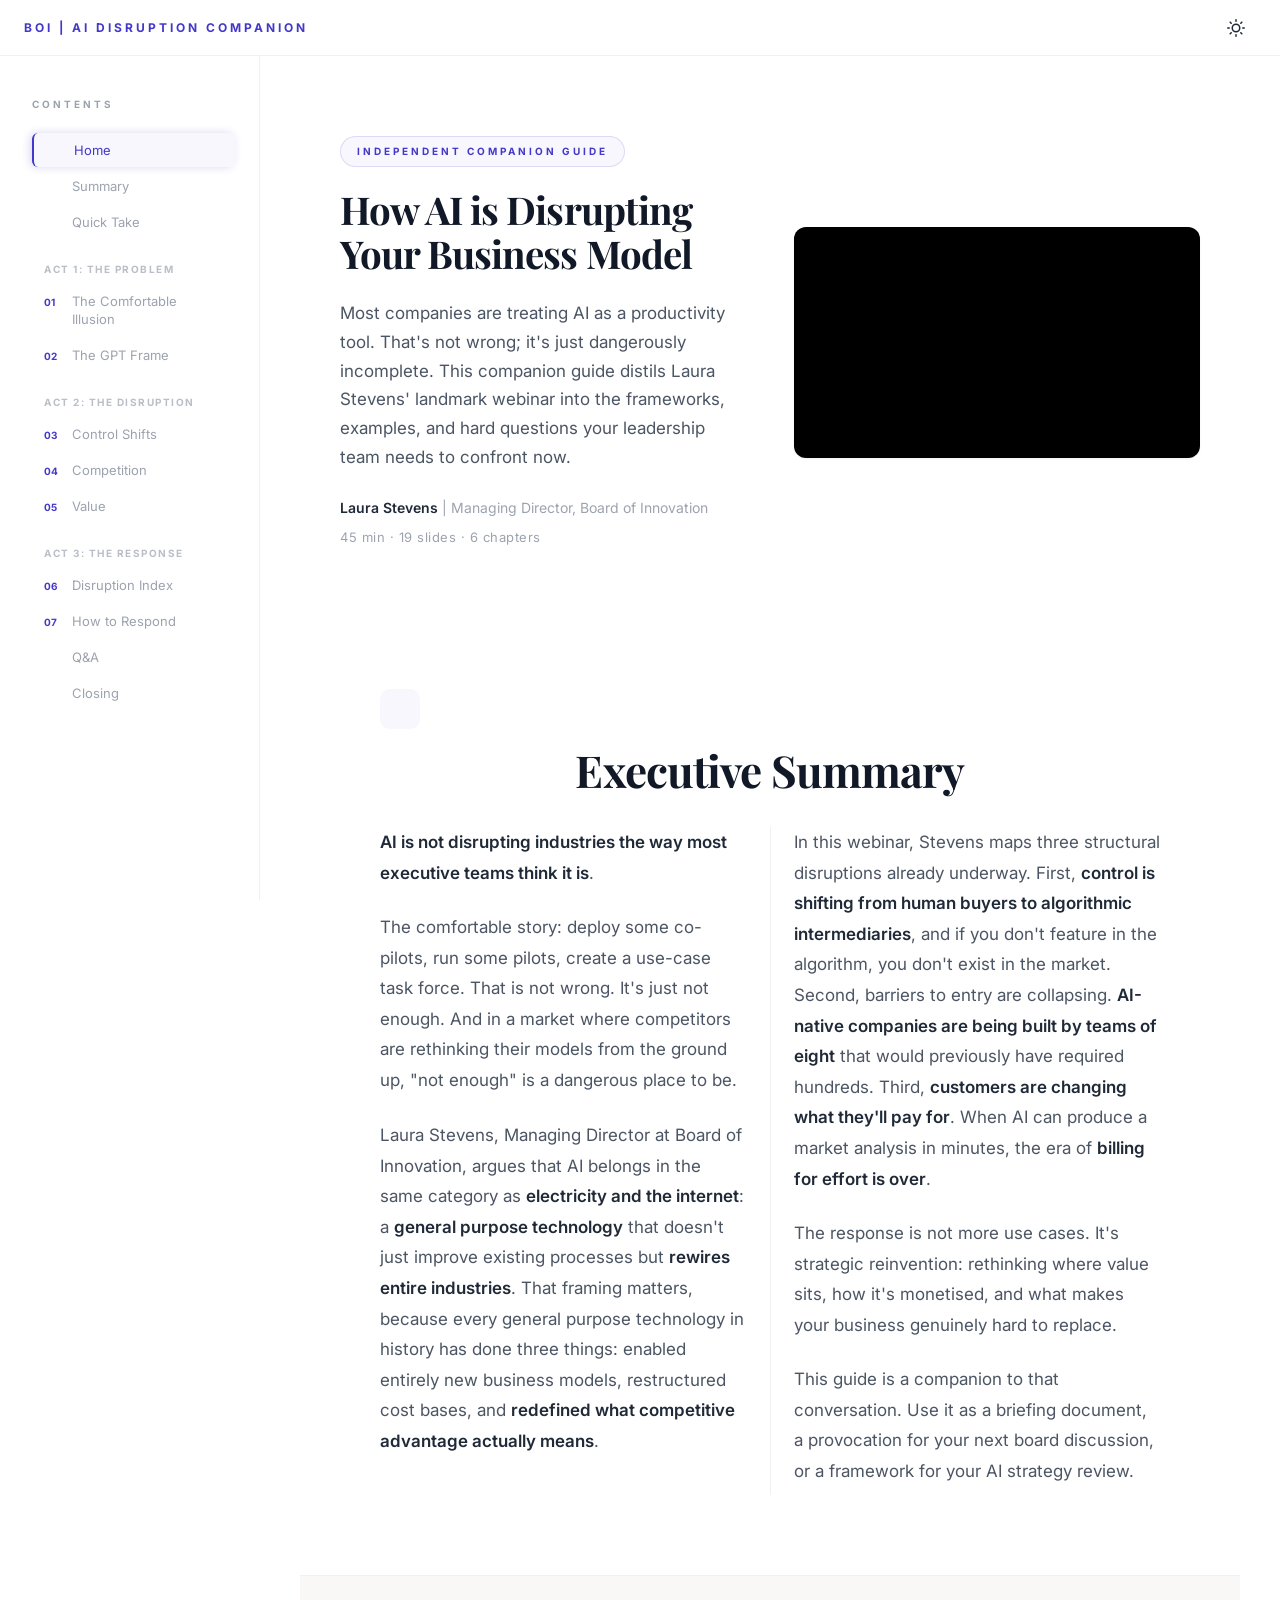
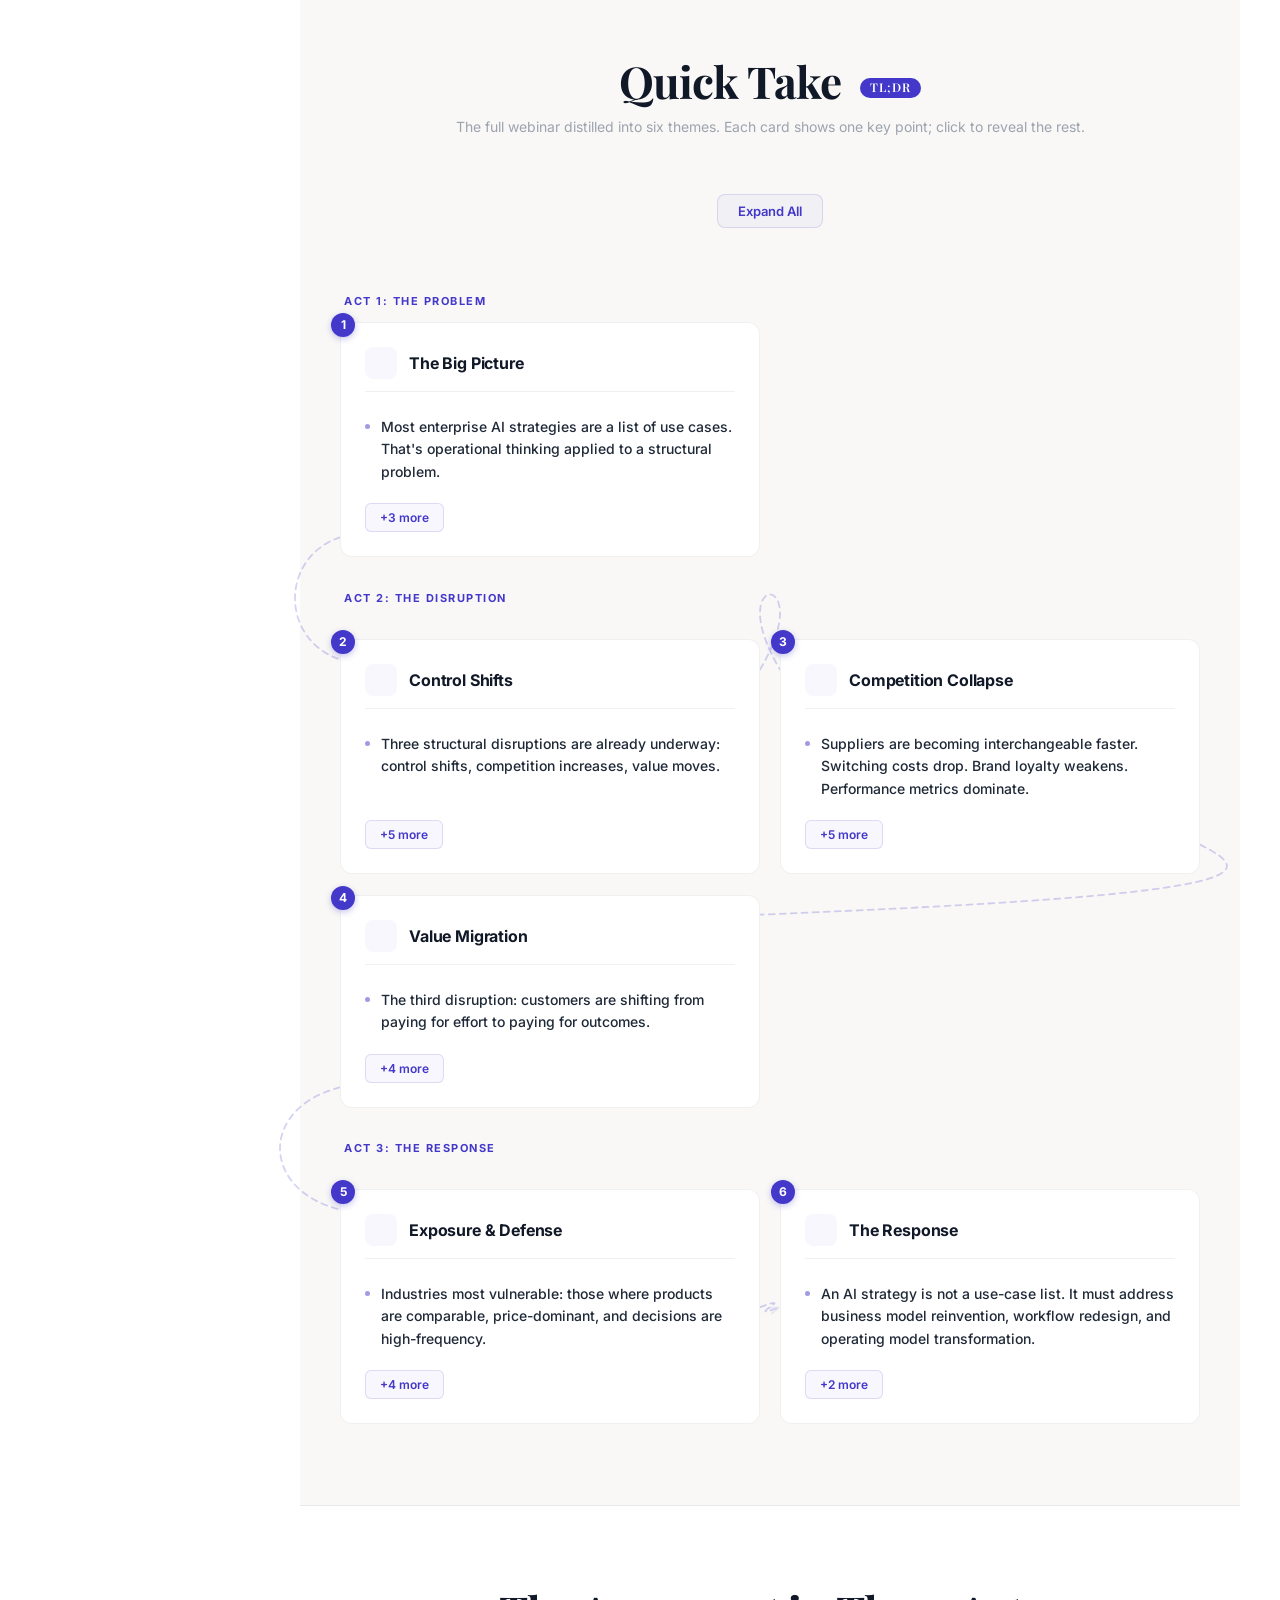
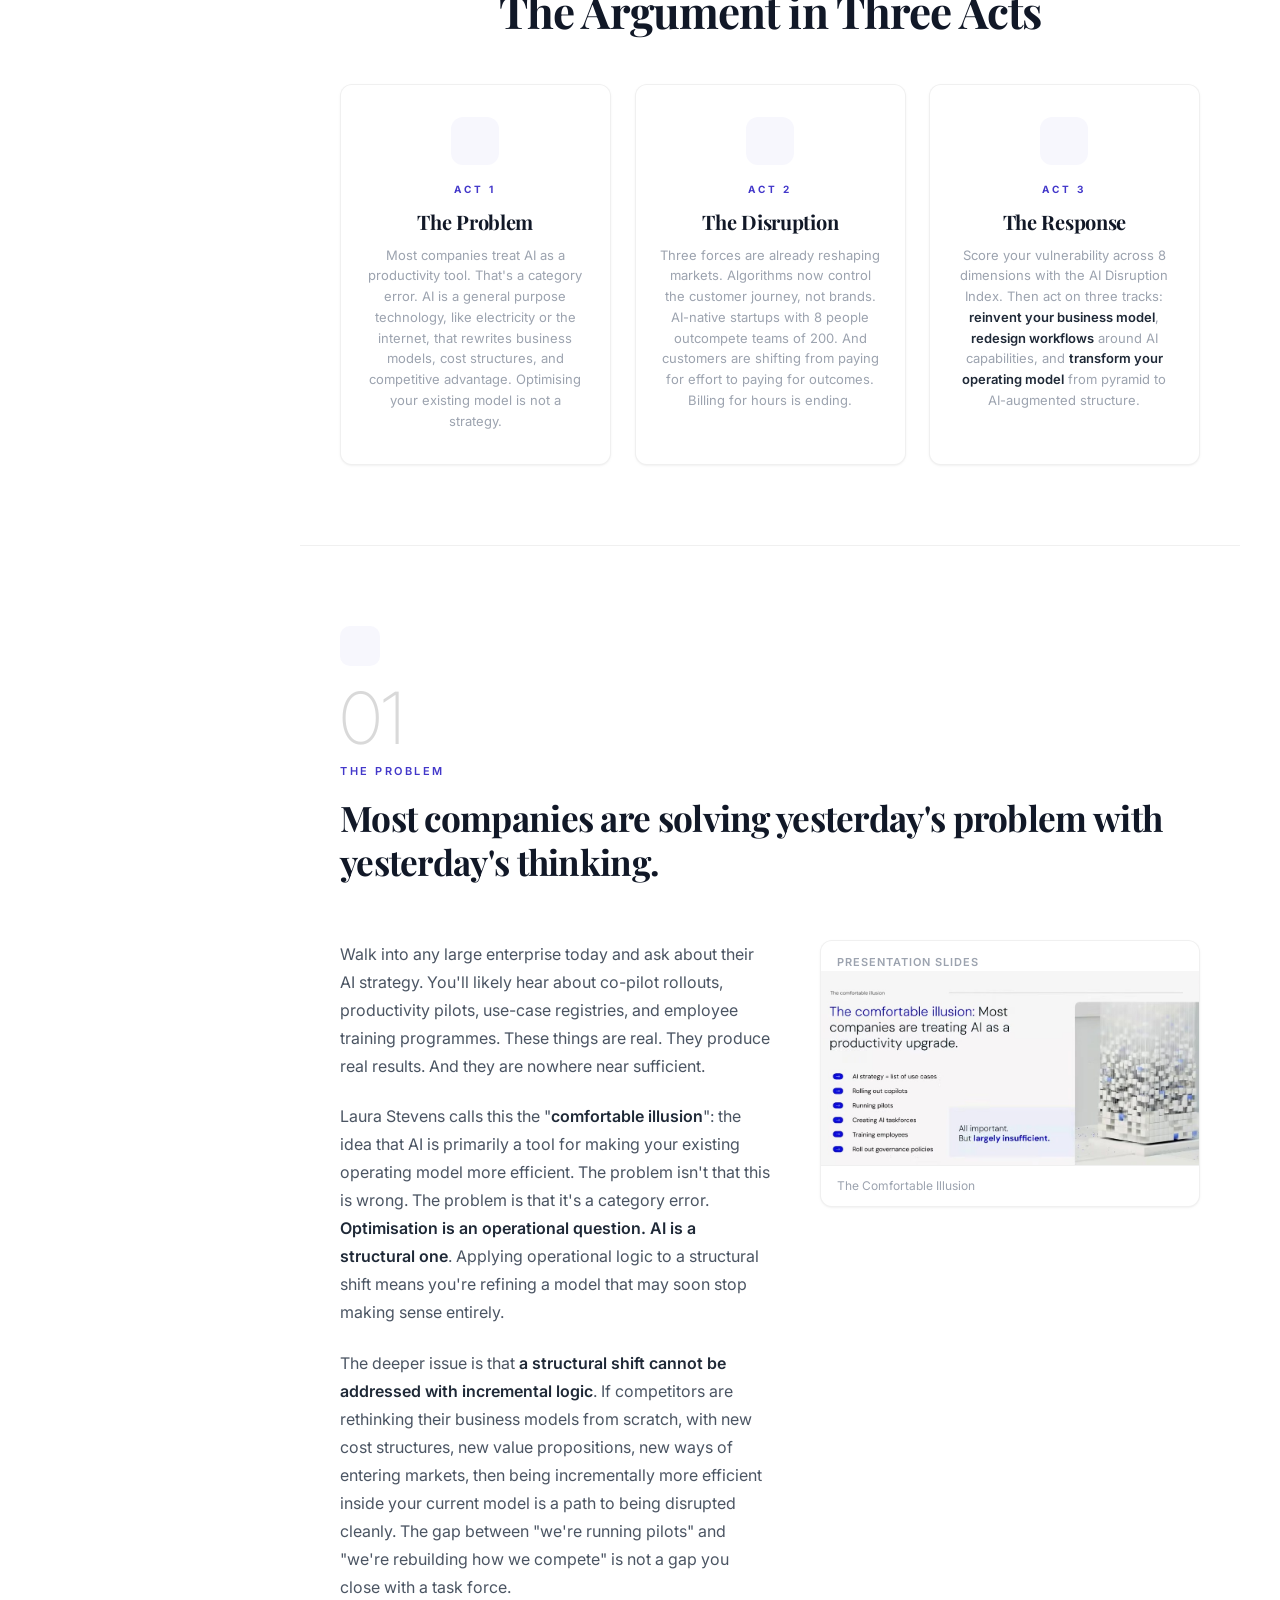
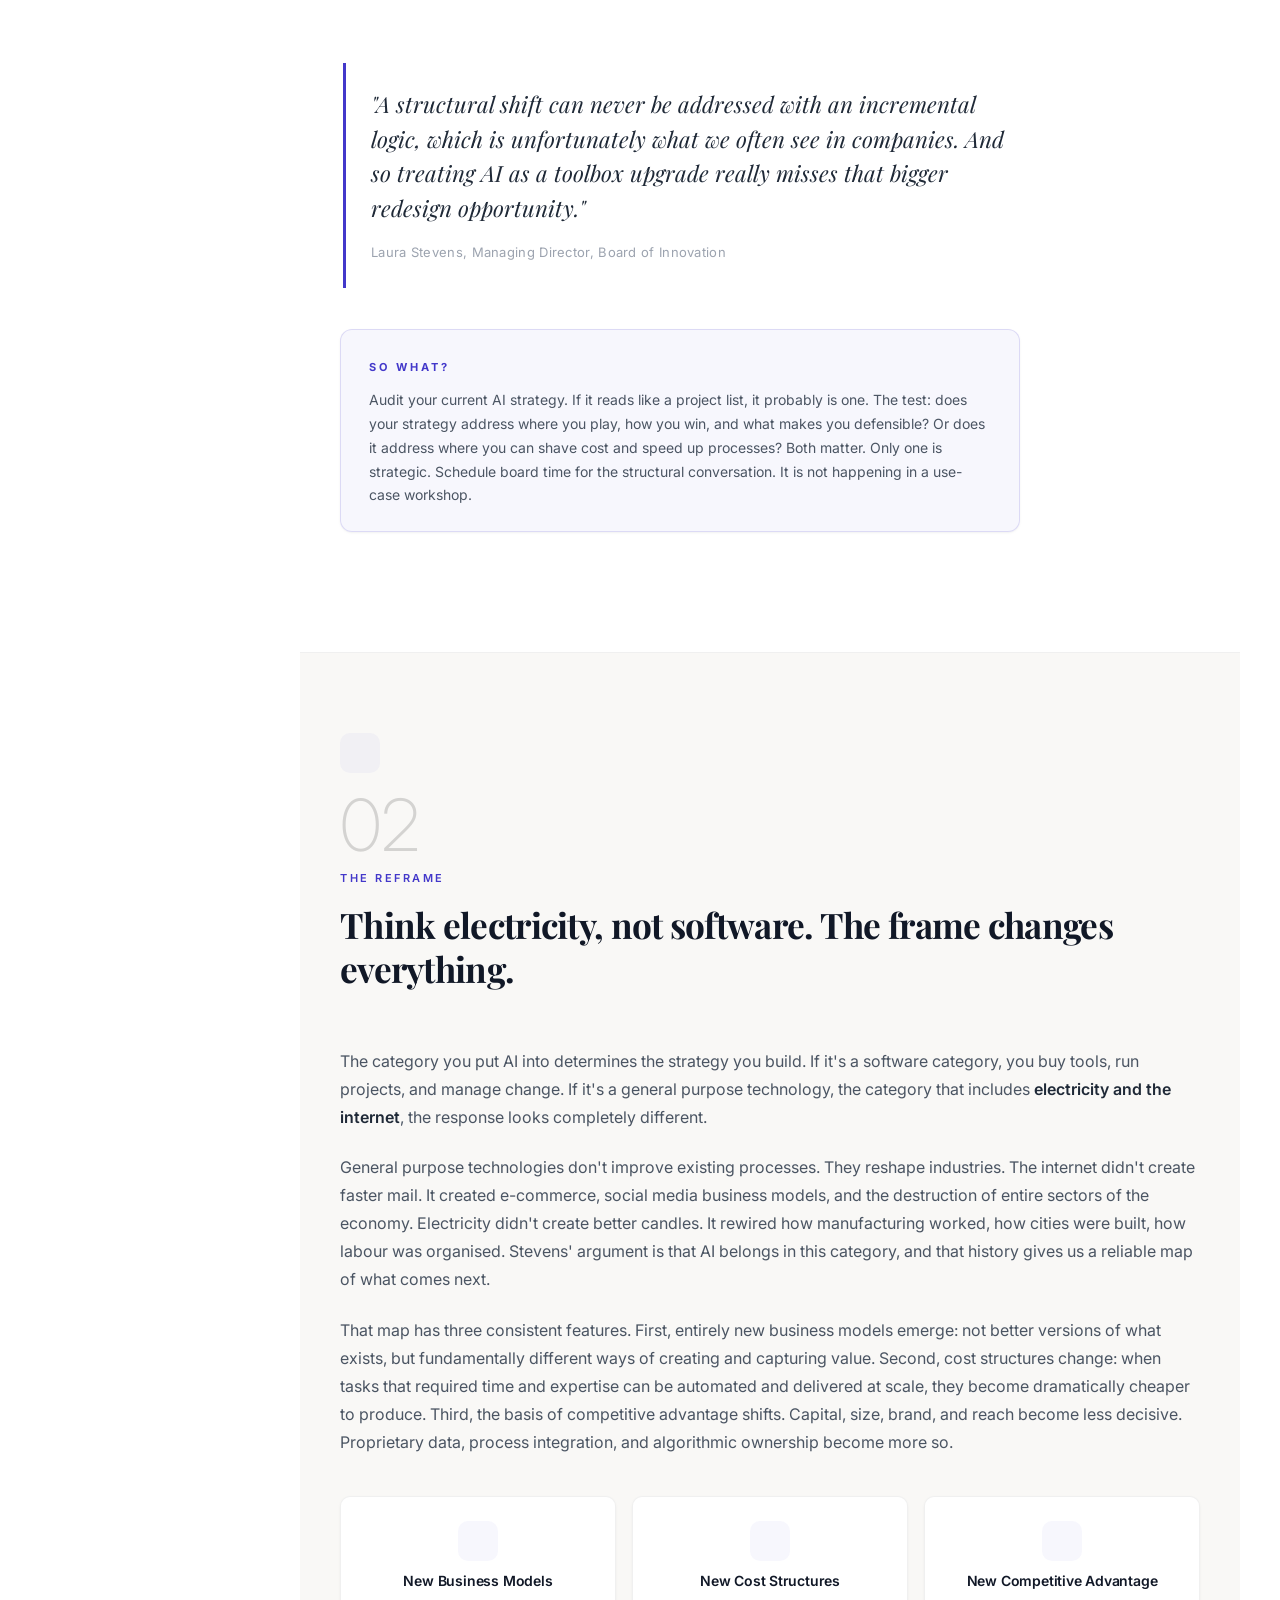
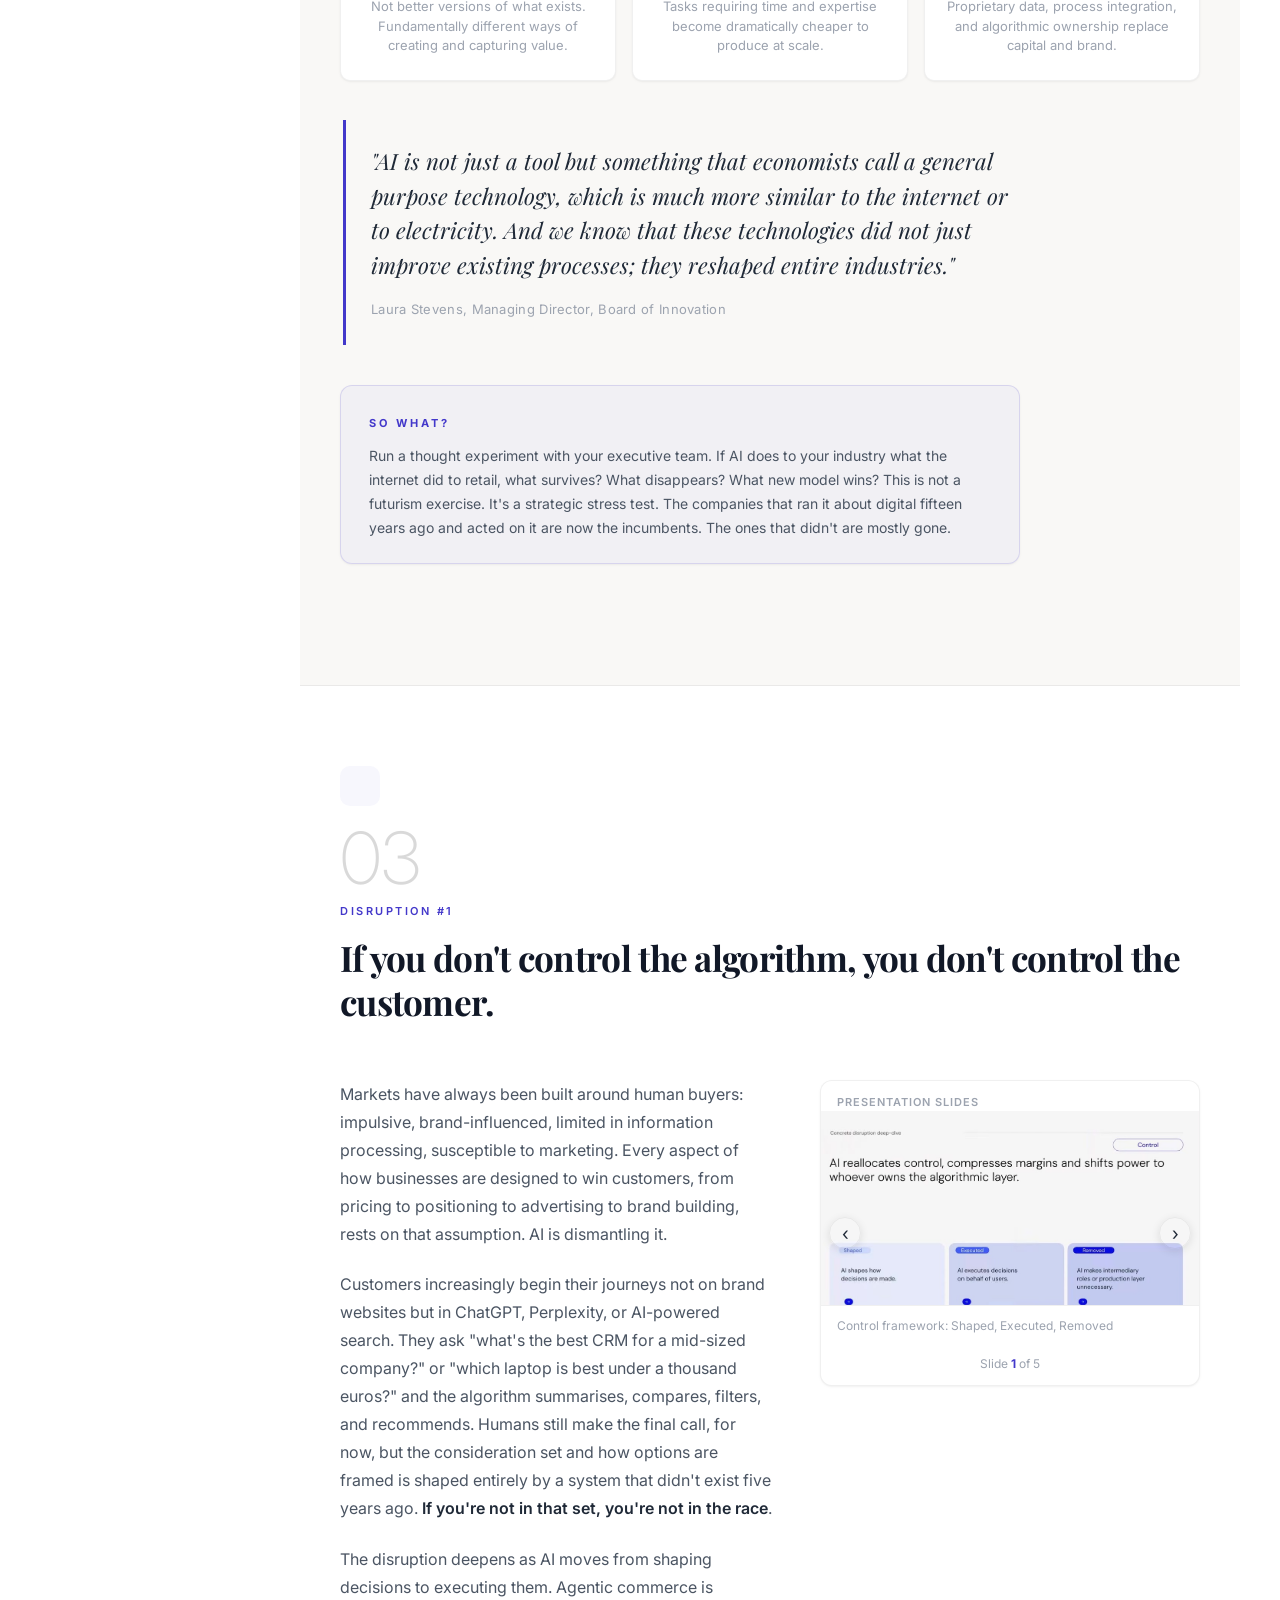
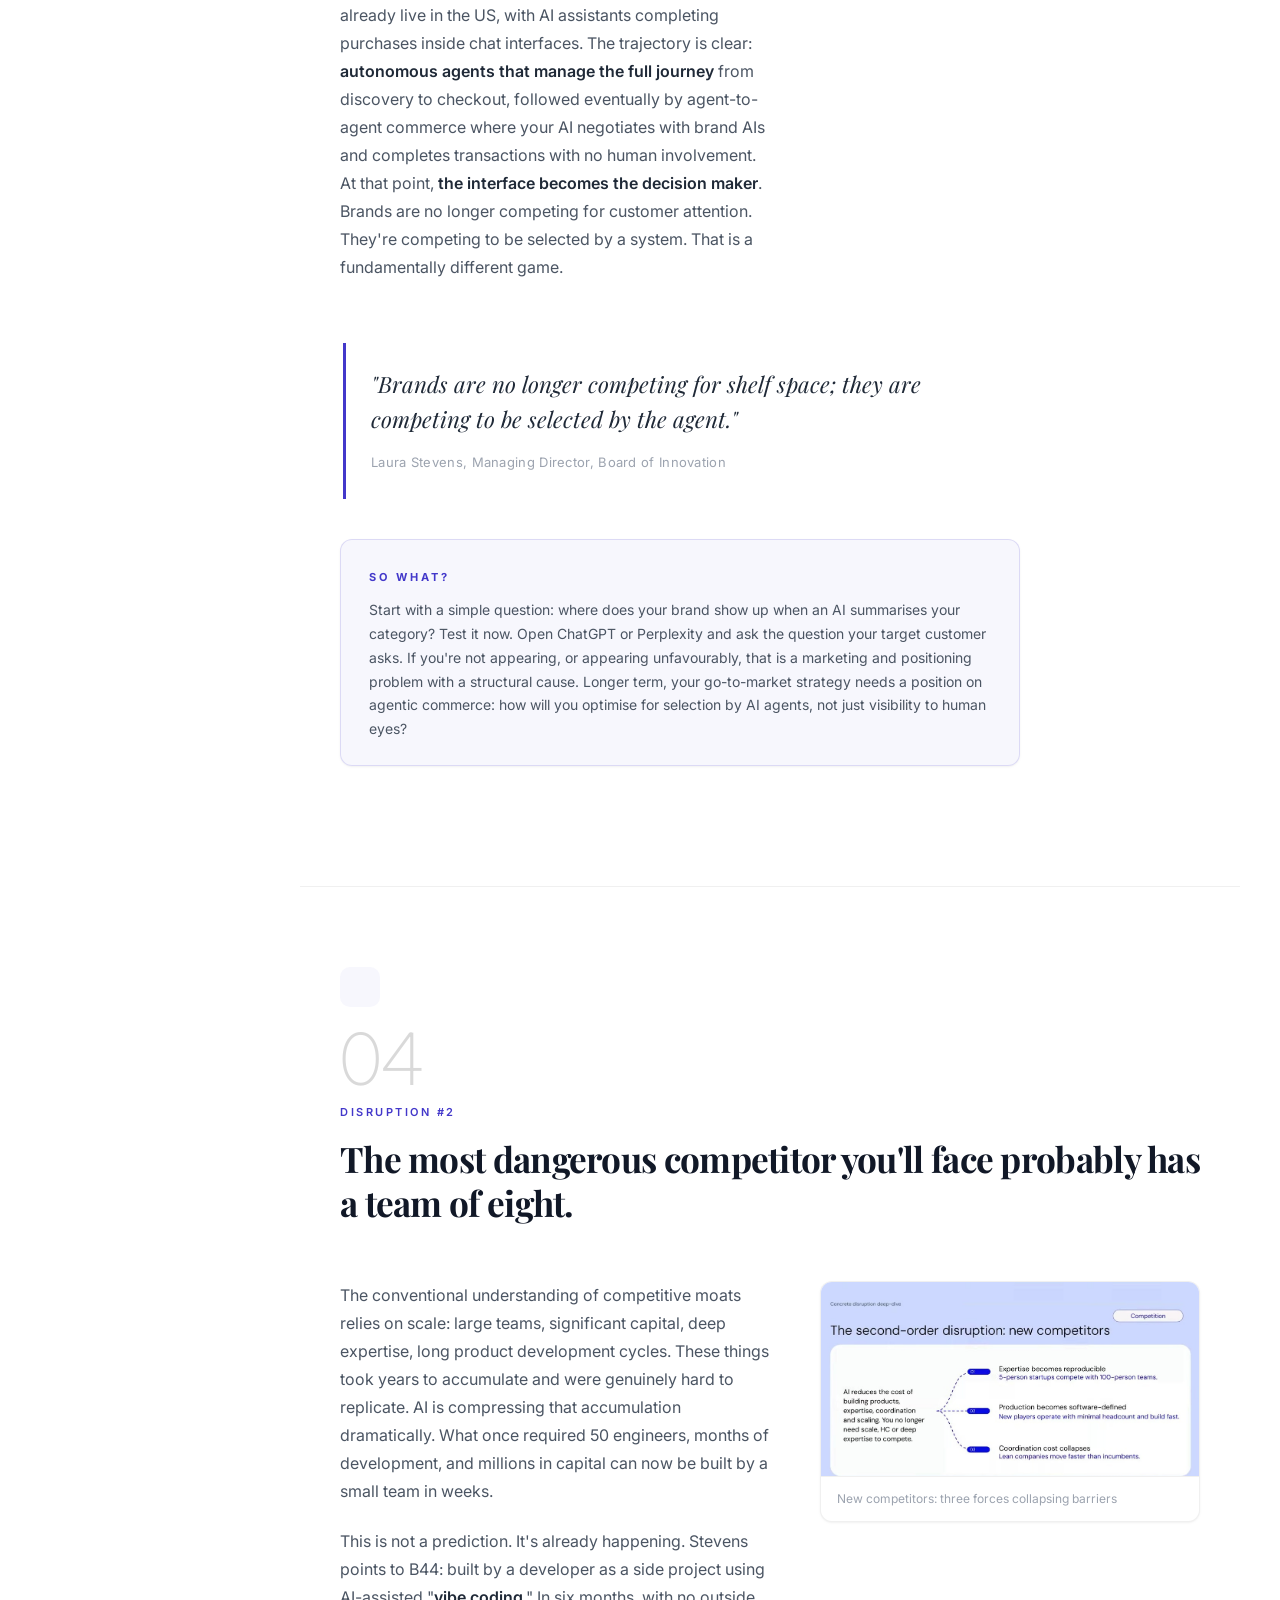
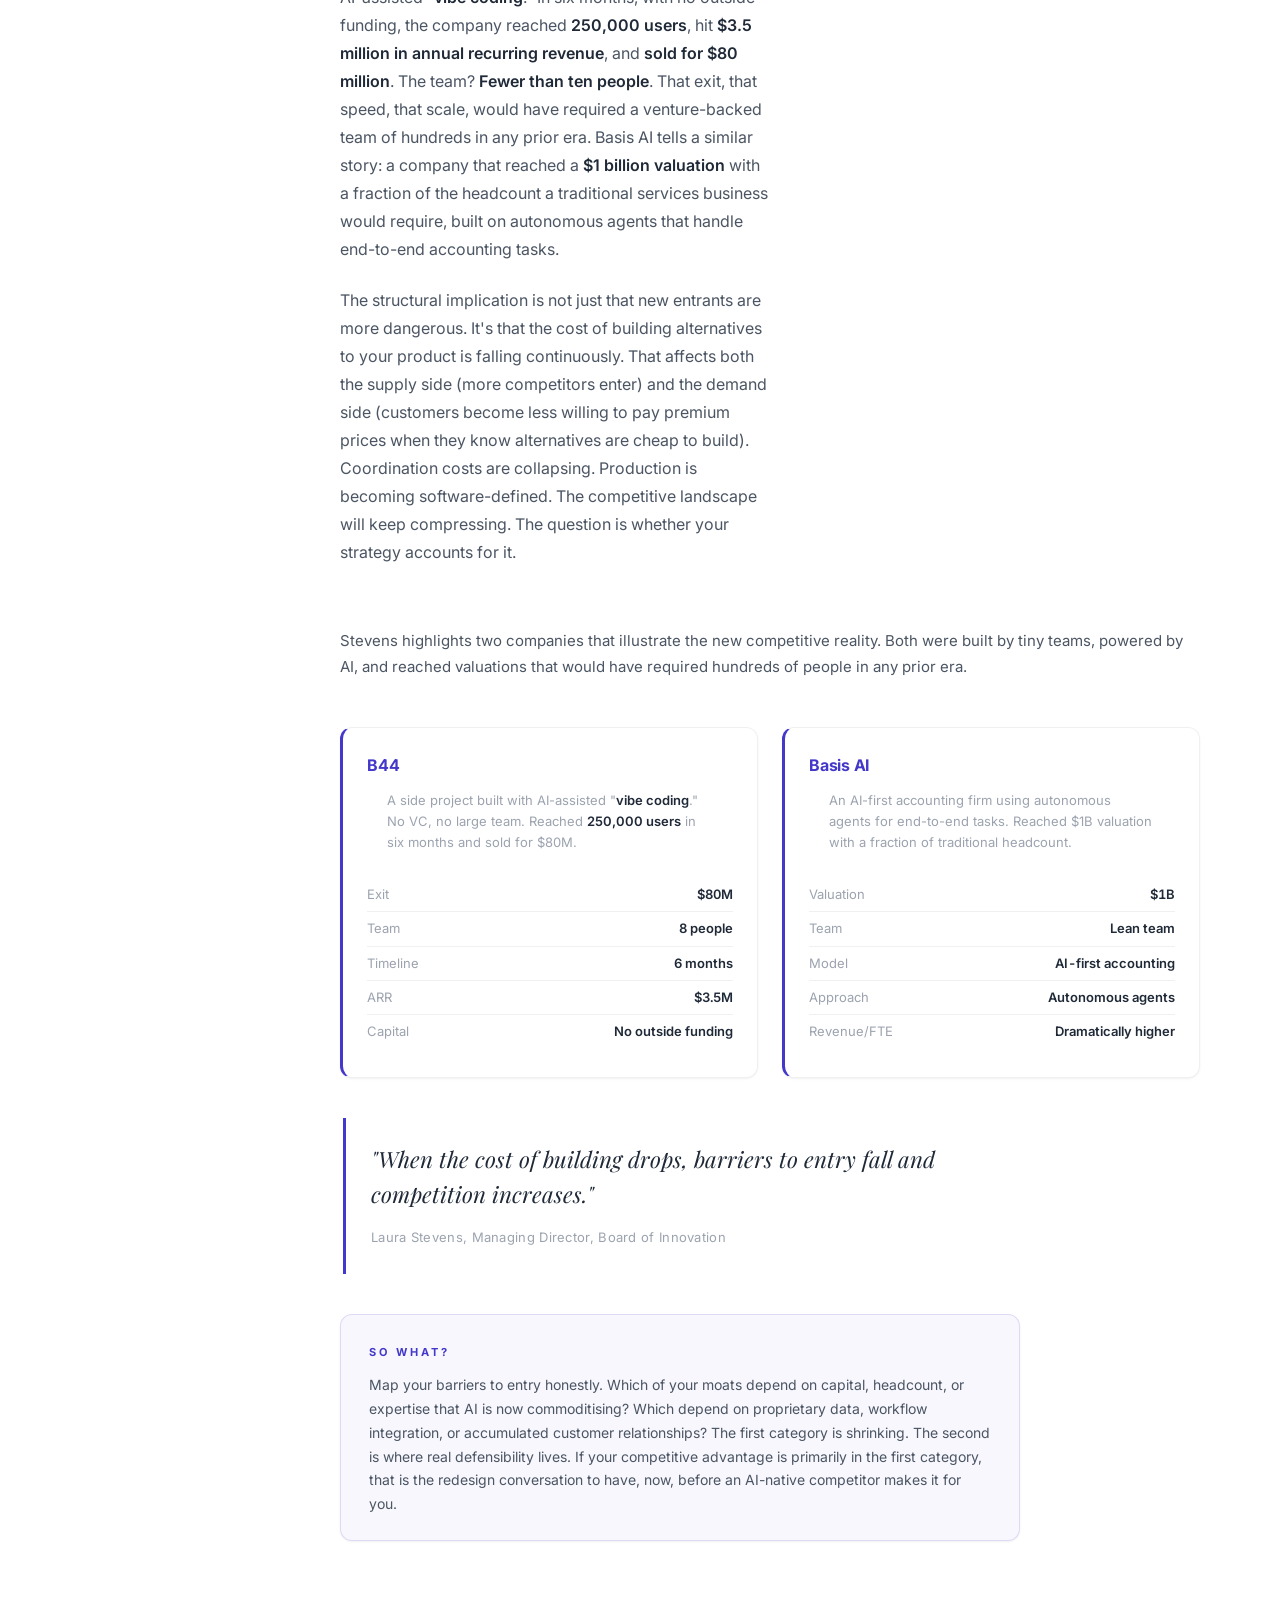
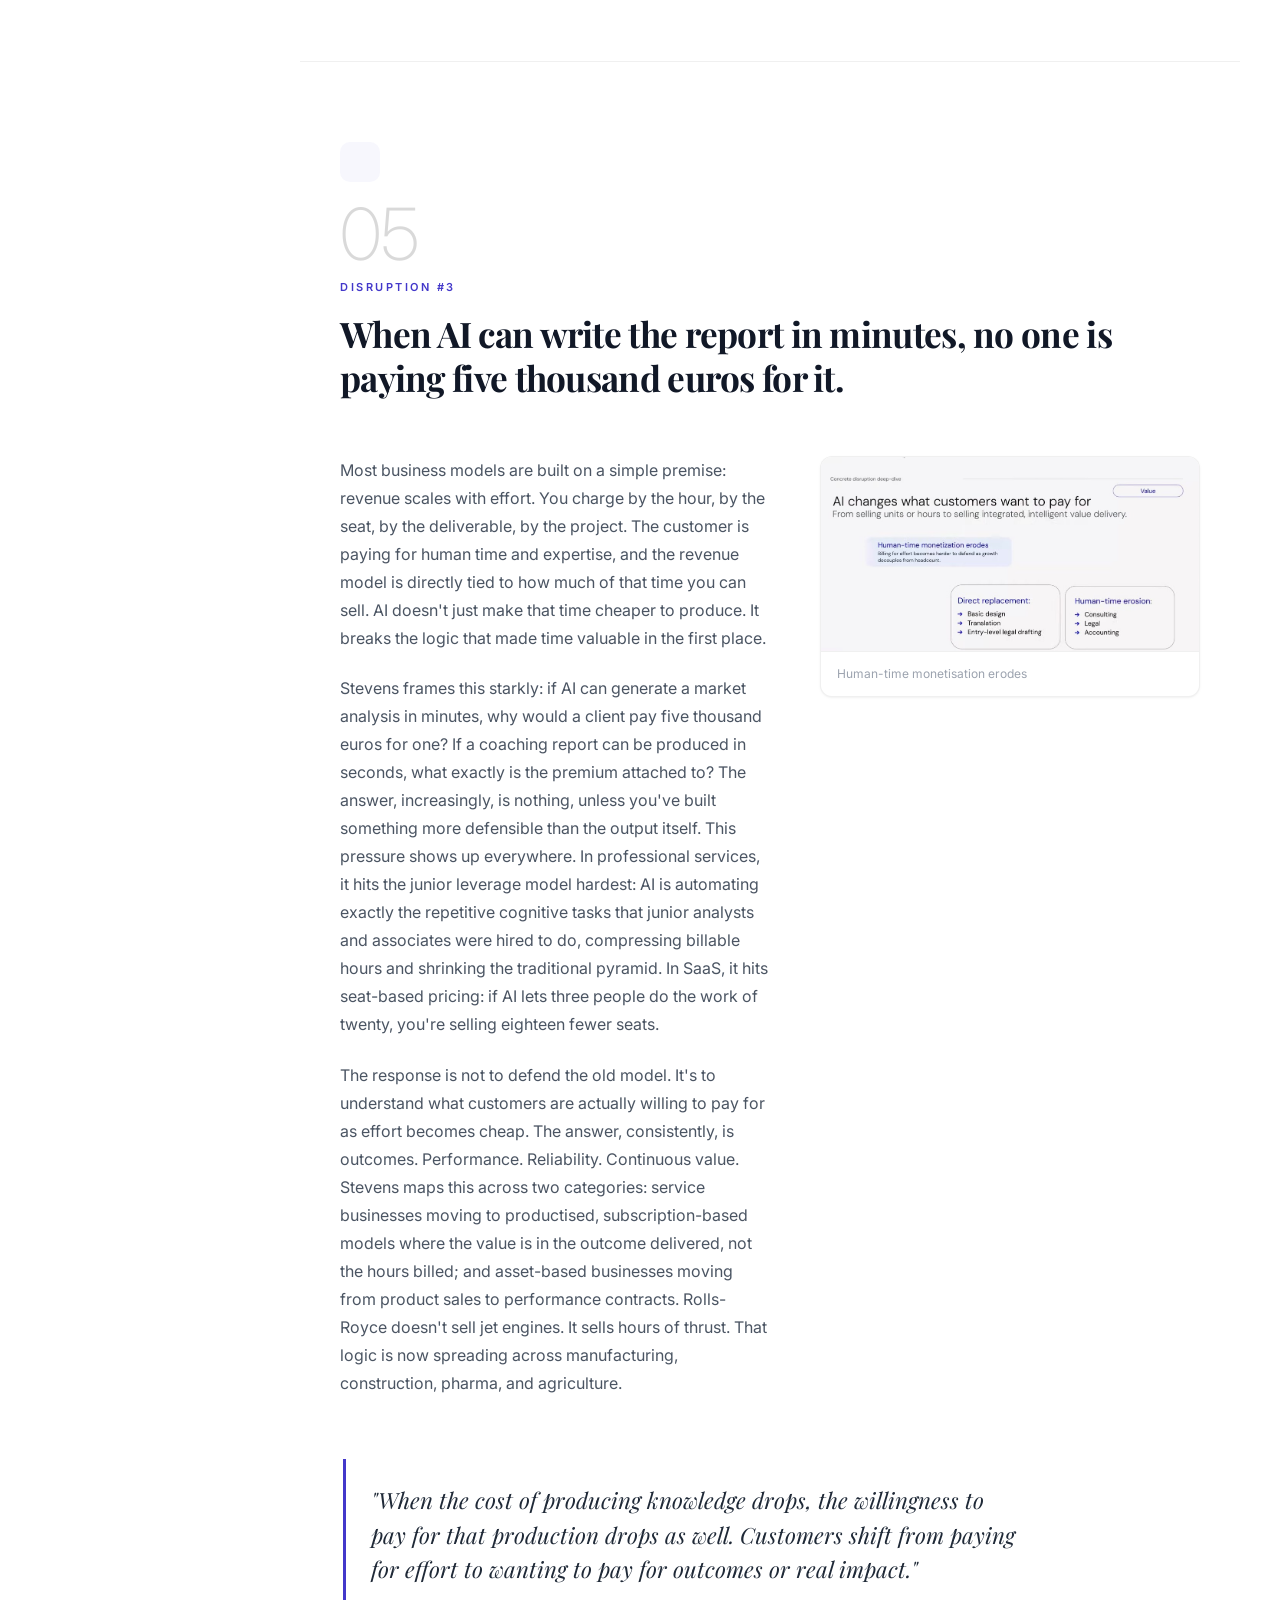
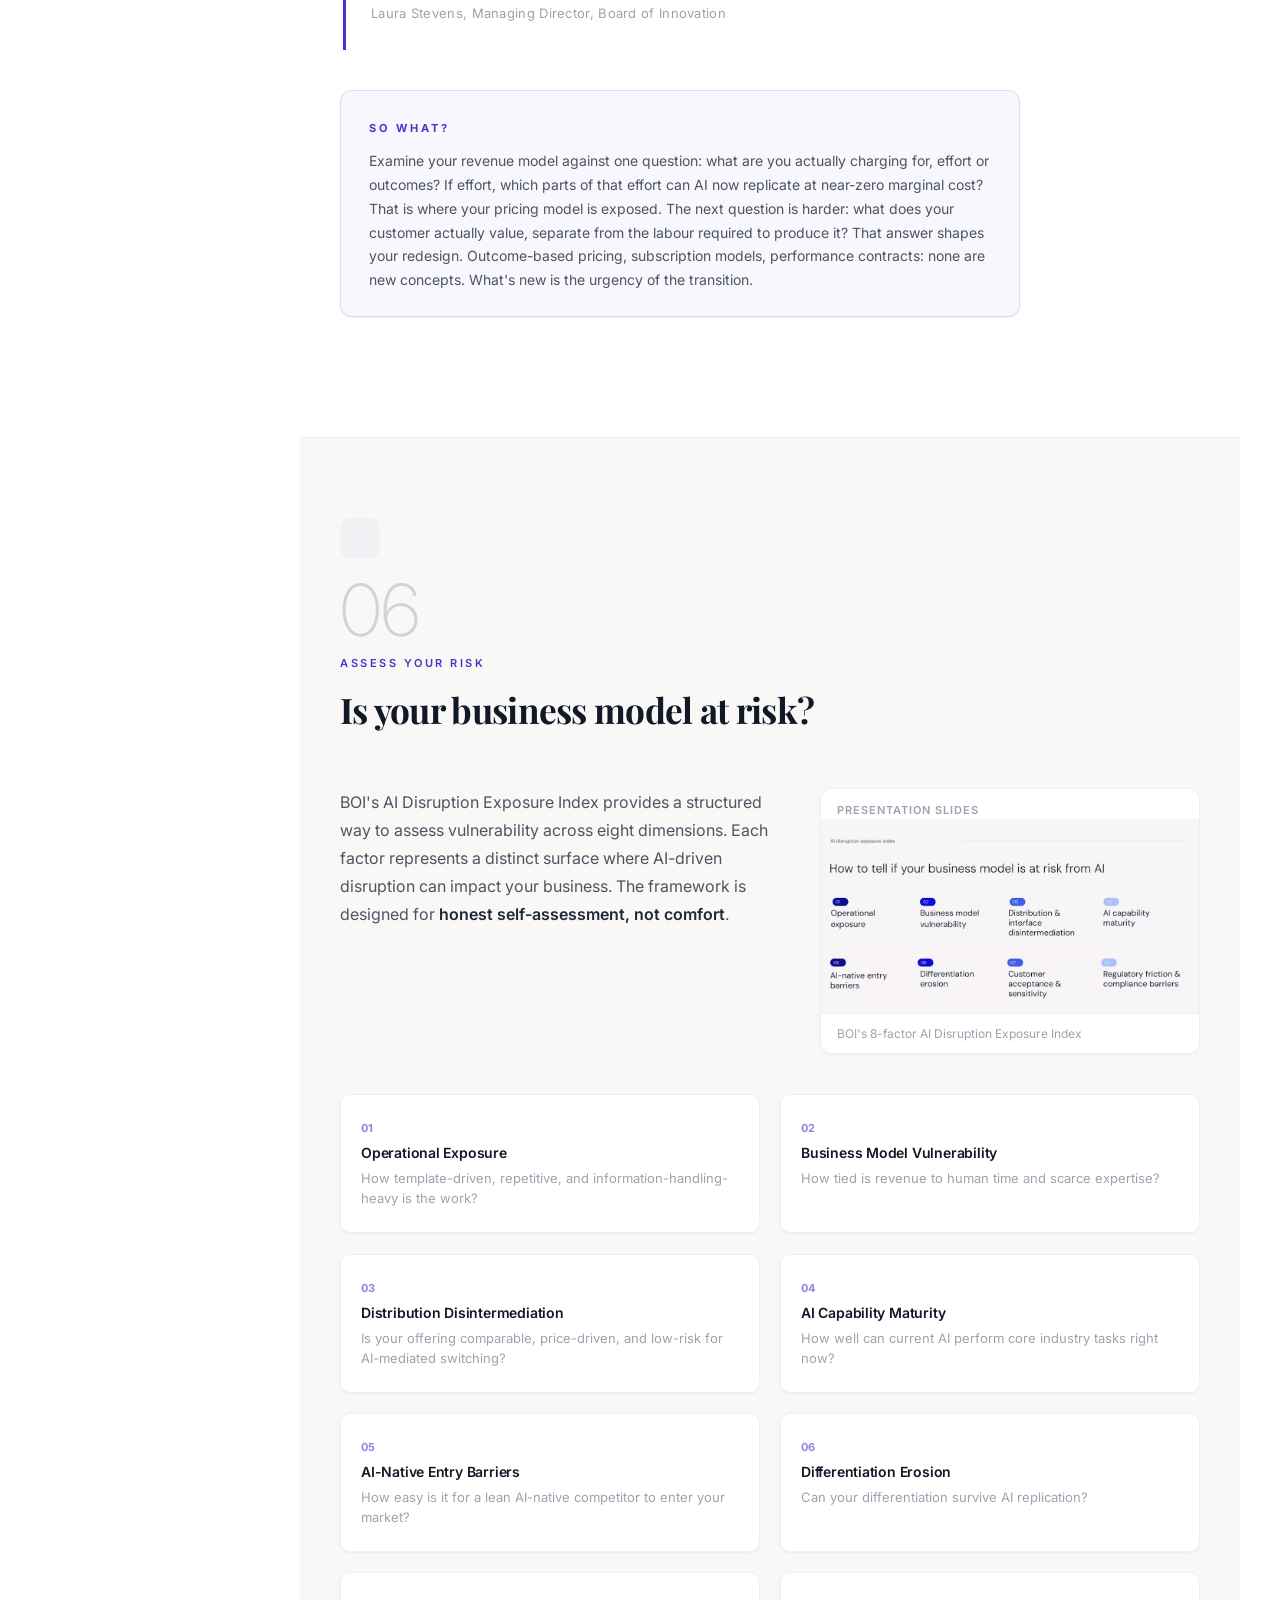
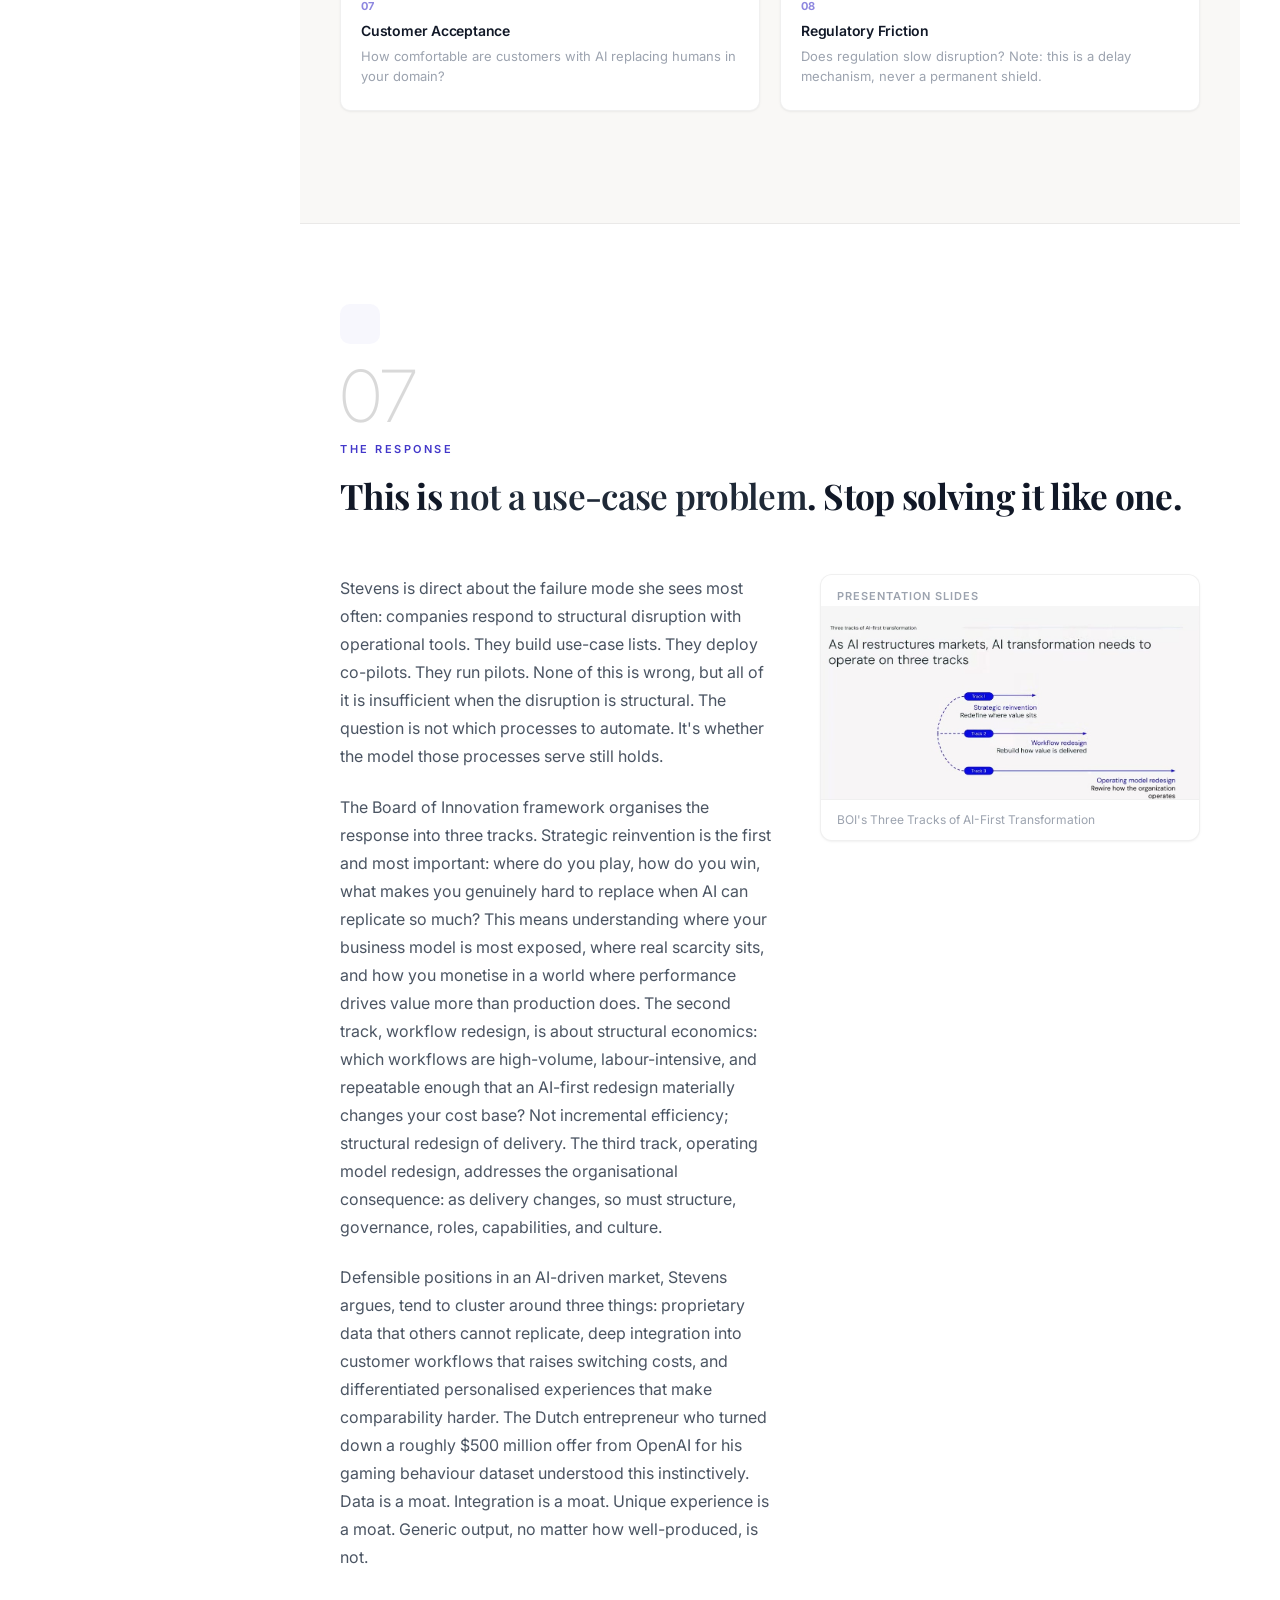
==== commit 1dd649f9: "Move disclaimer from hero to footer" ====
--- a/src/index.html
+++ b/src/index.html
@@ -111,7 +111,6 @@
             <p class="hero__subtitle">Most companies are treating AI as a productivity tool. That's not wrong; it's just dangerously incomplete. This companion guide distils Laura Stevens' landmark webinar into the frameworks, examples, and hard questions your leadership team needs to confront now.</p>
             <p class="speaker-info"><strong>Laura Stevens</strong> | Managing Director, Board of Innovation</p>
             <p class="meta-line">45 min &middot; 19 slides &middot; 6 chapters</p>
-            <p class="hero__disclaimer">Not affiliated with Board of Innovation &middot; Built from the <a href="https://www.youtube.com/watch?v=JMf1ELSrqGo" target="_blank" rel="noopener">public webinar</a></p>
           </div>
           <div class="hero__media">
             <div class="video-embed">
@@ -797,12 +796,13 @@
            ============================================ -->
       <footer class="footer">
         <div class="container">
+          <p class="footer__disclaimer">Not affiliated with Board of Innovation &middot; Built from the <a href="https://www.youtube.com/watch?v=JMf1ELSrqGo" target="_blank" rel="noopener">public webinar</a></p>
           <p class="footer__disclaimer">Names and quotes may contain minor inaccuracies due to auto-generated transcript</p>
           <div class="footer__links">
             <a href="https://www.linkedin.com/in/tapfumamvere/" target="_blank" rel="noopener"><svg width="16" height="16" viewBox="0 0 24 24" fill="currentColor"><path d="M20.447 20.452h-3.554v-5.569c0-1.328-.027-3.037-1.852-3.037-1.853 0-2.136 1.445-2.136 2.939v5.667H9.351V9h3.414v1.561h.046c.477-.9 1.637-1.85 3.37-1.85 3.601 0 4.267 2.37 4.267 5.455v6.286zM5.337 7.433a2.062 2.062 0 01-2.063-2.065 2.064 2.064 0 112.063 2.065zm1.782 13.019H3.555V9h3.564v11.452zM22.225 0H1.771C.792 0 0 .774 0 1.729v20.542C0 23.227.792 24 1.771 24h20.451C23.2 24 24 23.227 24 22.271V1.729C24 .774 23.2 0 22.222 0h.003z"/></svg>Let's connect</a>
             <a href="https://github.com/tapfumamv/boi-ai-disruption-webinar" target="_blank" rel="noopener"><svg width="16" height="16" viewBox="0 0 24 24" fill="currentColor"><path d="M12 0C5.374 0 0 5.373 0 12c0 5.302 3.438 9.8 8.207 11.387.599.111.793-.261.793-.577v-2.234c-3.338.726-4.033-1.416-4.033-1.416-.546-1.387-1.333-1.756-1.333-1.756-1.089-.745.083-.729.083-.729 1.205.084 1.839 1.237 1.839 1.237 1.07 1.834 2.807 1.304 3.492.997.107-.775.418-1.305.762-1.604-2.665-.305-5.467-1.334-5.467-5.931 0-1.311.469-2.381 1.236-3.221-.124-.303-.535-1.524.117-3.176 0 0 1.008-.322 3.301 1.23A11.509 11.509 0 0112 5.803c1.02.005 2.047.138 3.006.404 2.291-1.552 3.297-1.23 3.297-1.23.653 1.653.242 2.874.118 3.176.77.84 1.235 1.911 1.235 3.221 0 4.609-2.807 5.624-5.479 5.921.43.372.823 1.102.823 2.222v3.293c0 .319.192.694.801.576C20.566 21.797 24 17.3 24 12c0-6.627-5.373-12-12-12z"/></svg>Source</a>
           </div>
-          <p class="footer__license">Licensed under <a href="https://creativecommons.org/licenses/by-nc/4.0/" target="_blank" rel="noopener">CC BY-NC 4.0</a></p>
+          <p class="footer__license">Animated icons by <a href="https://lordicon.com/" target="_blank" rel="noopener">Lordicon.com</a> &middot; Licensed under <a href="https://creativecommons.org/licenses/by-nc/4.0/" target="_blank" rel="noopener">CC BY-NC 4.0</a></p>
         </div>
       </footer>
 
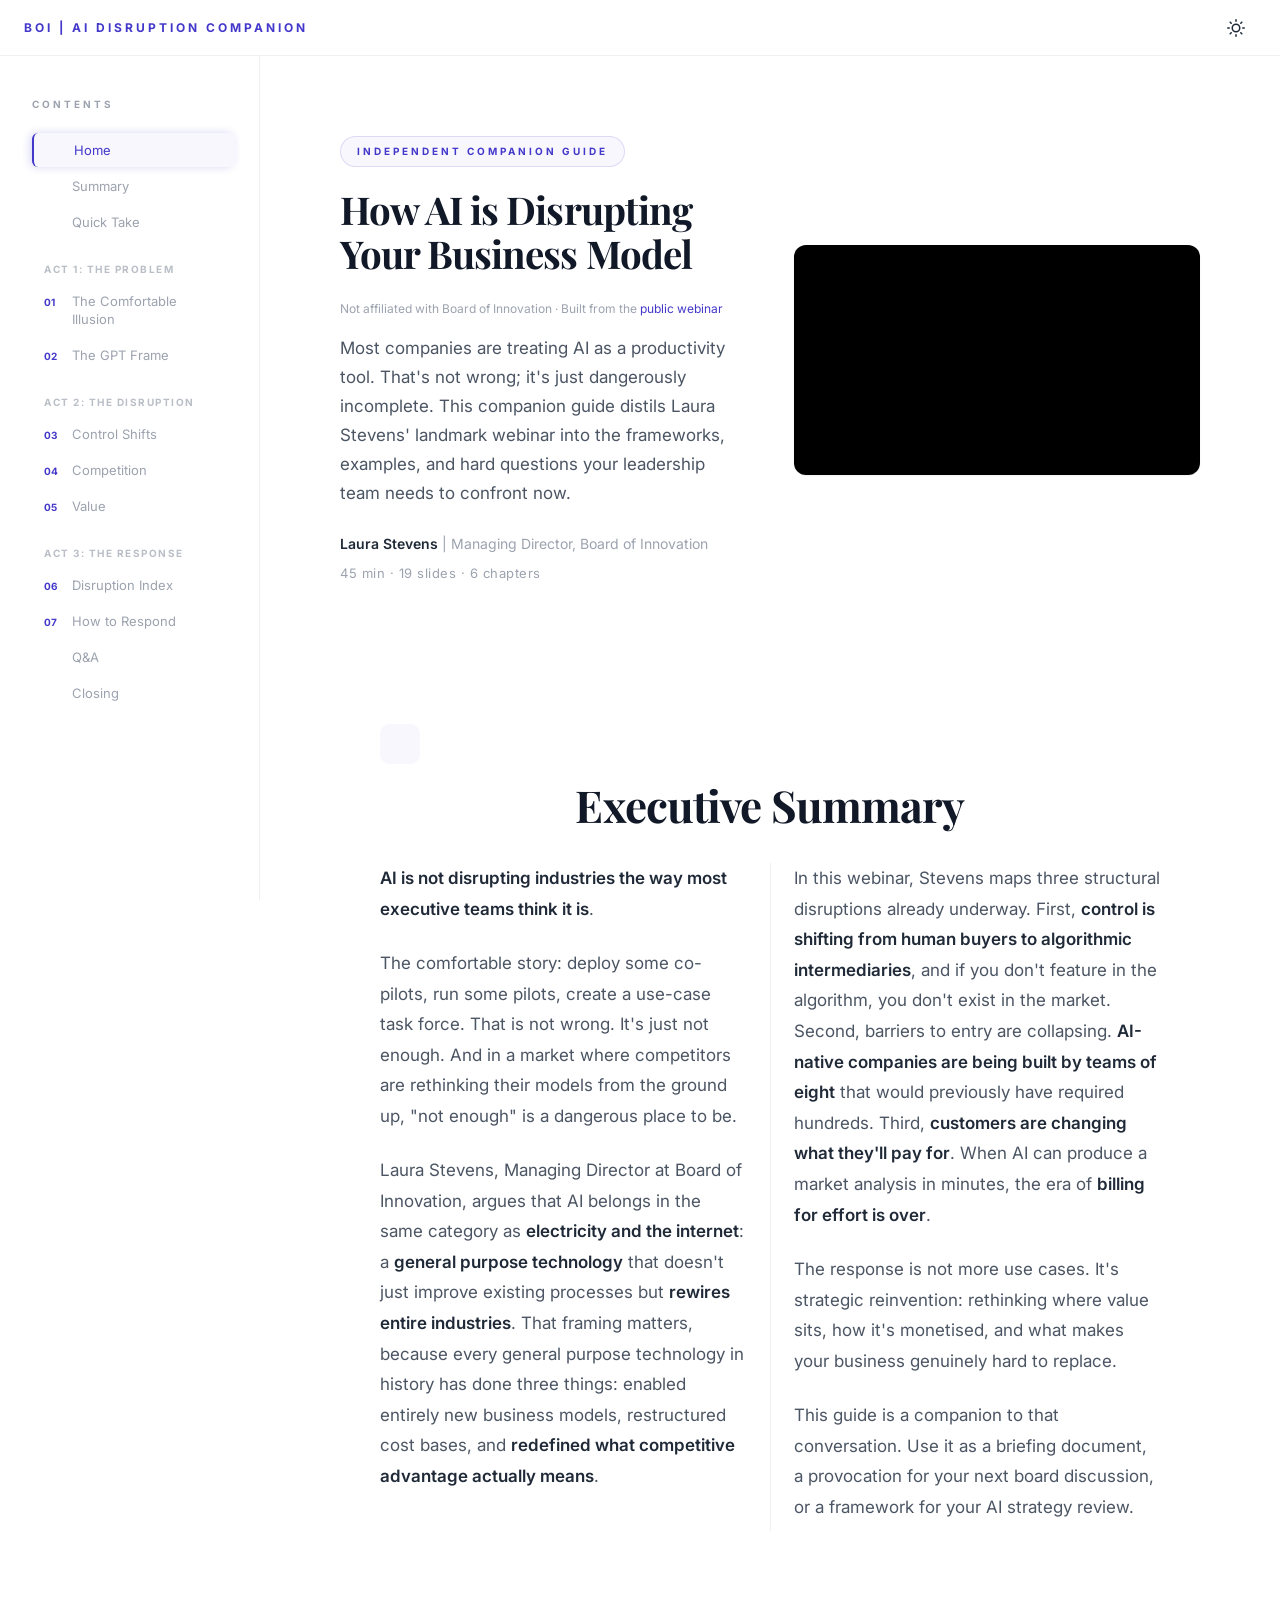
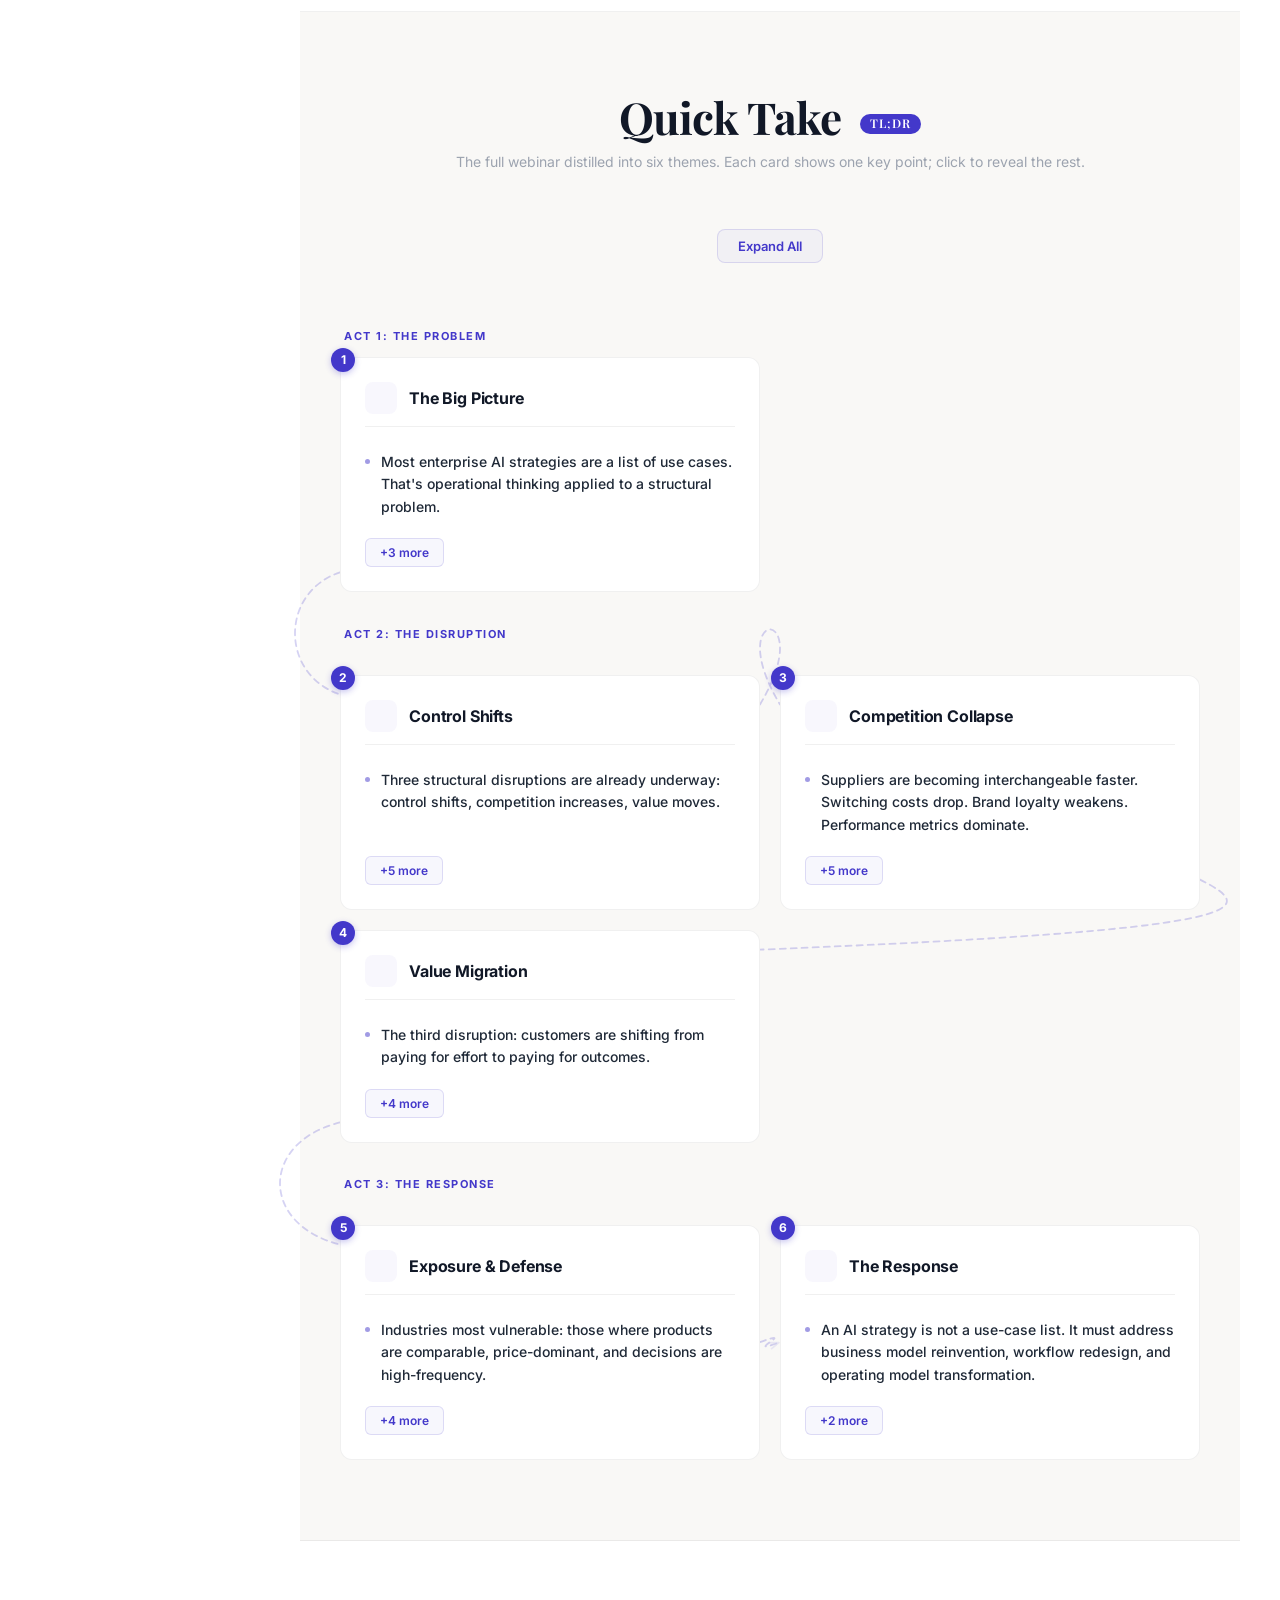
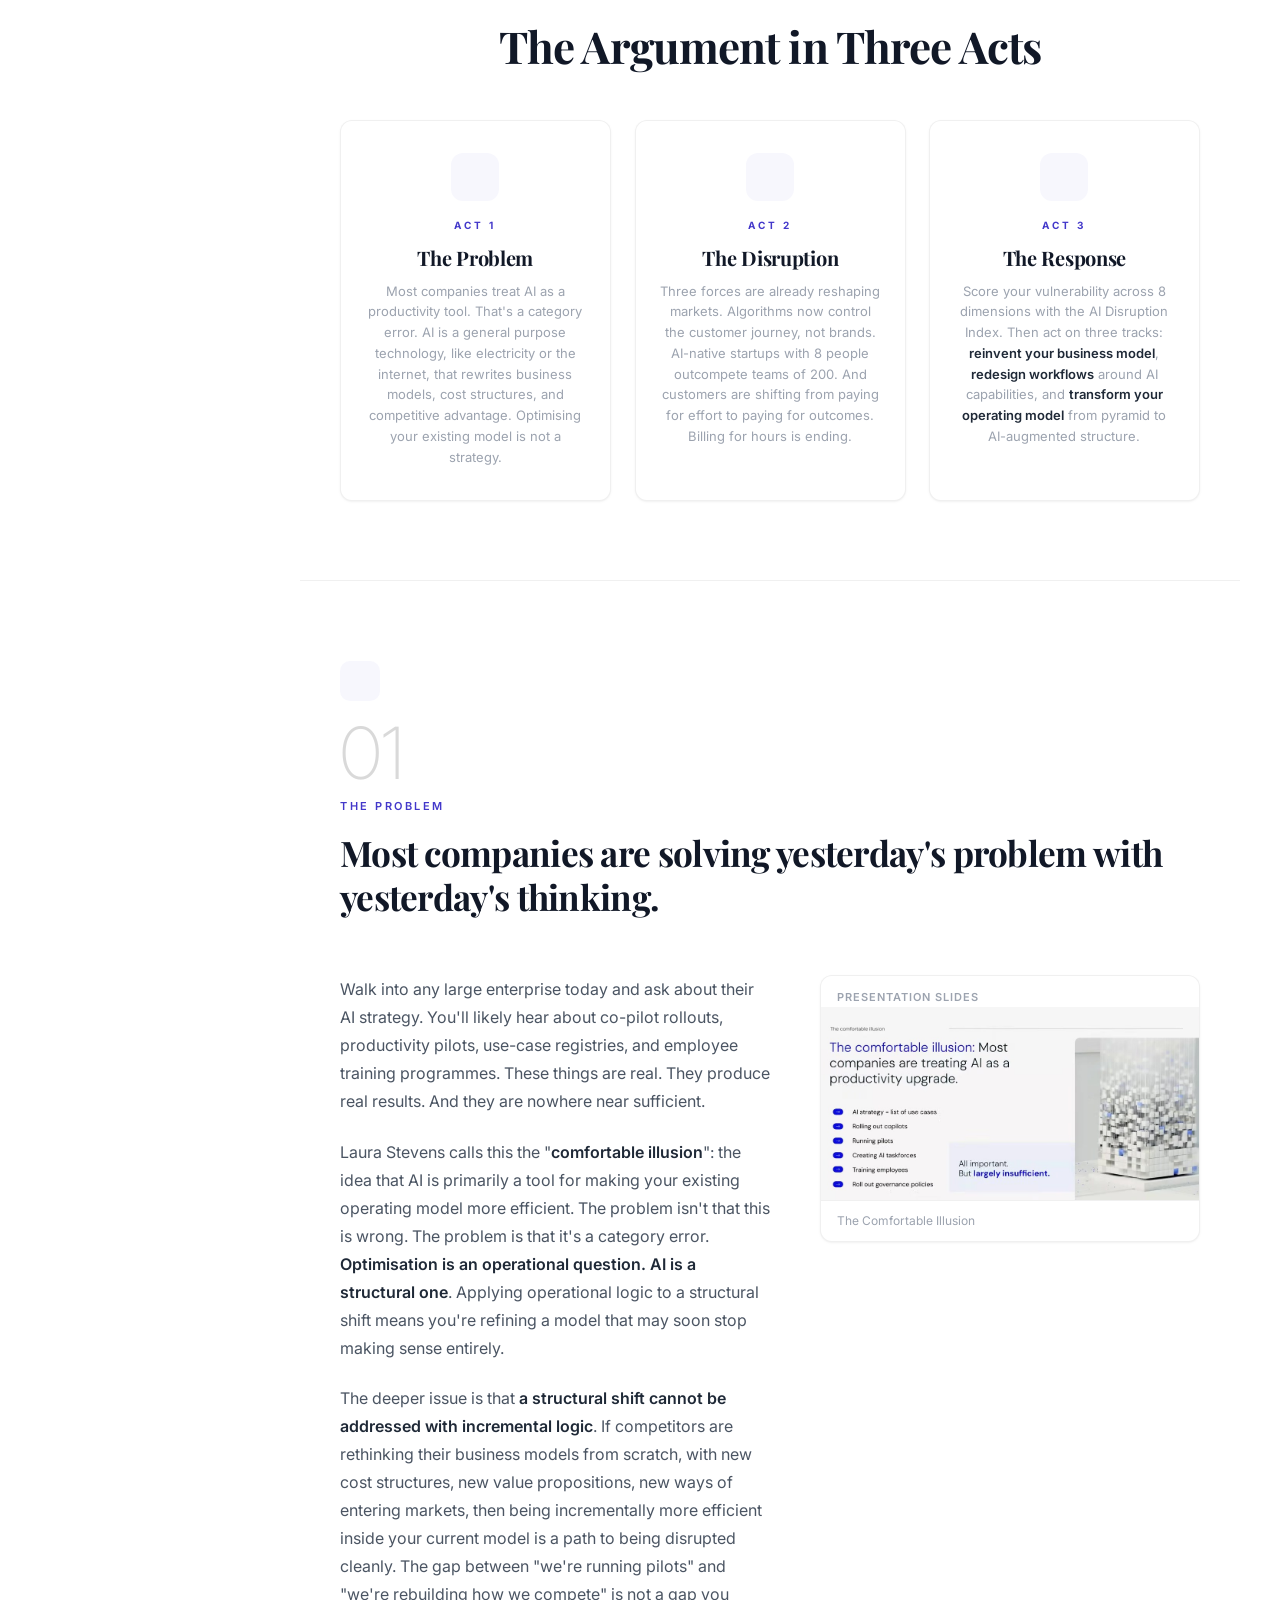
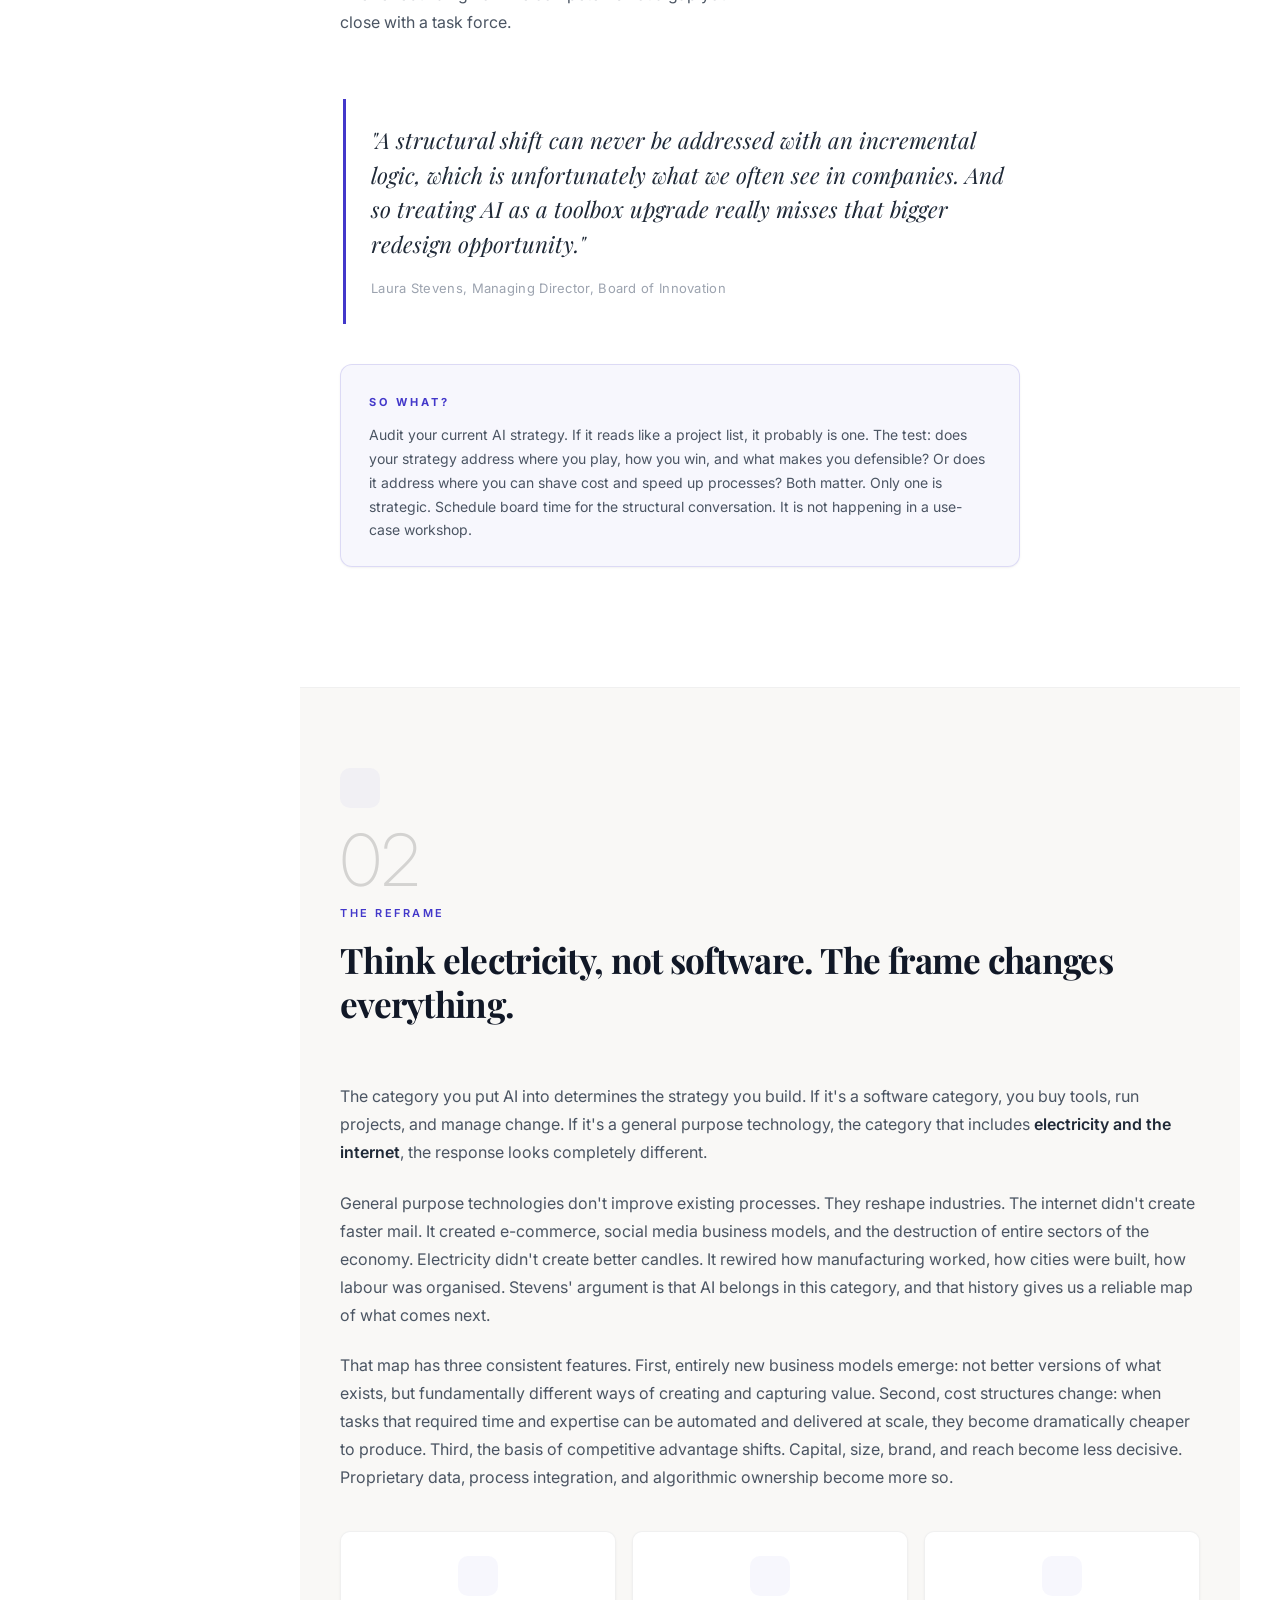
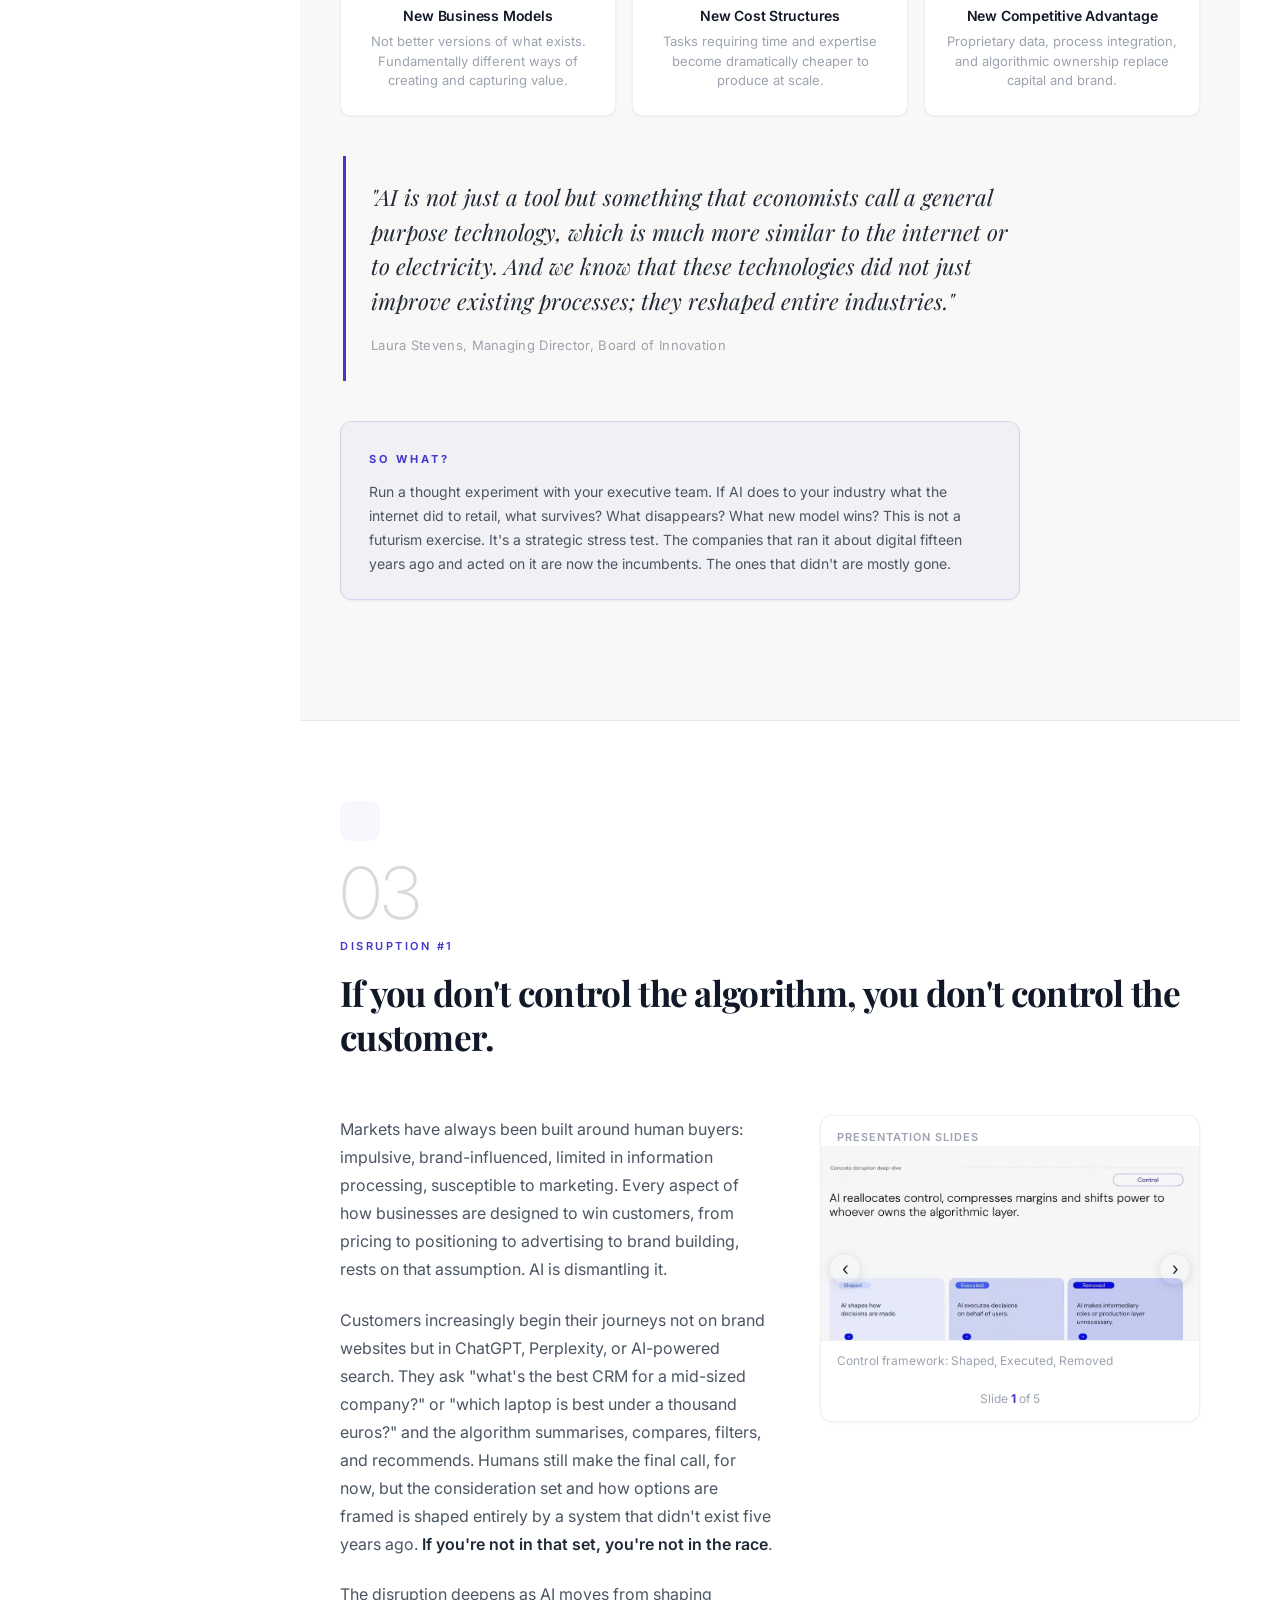
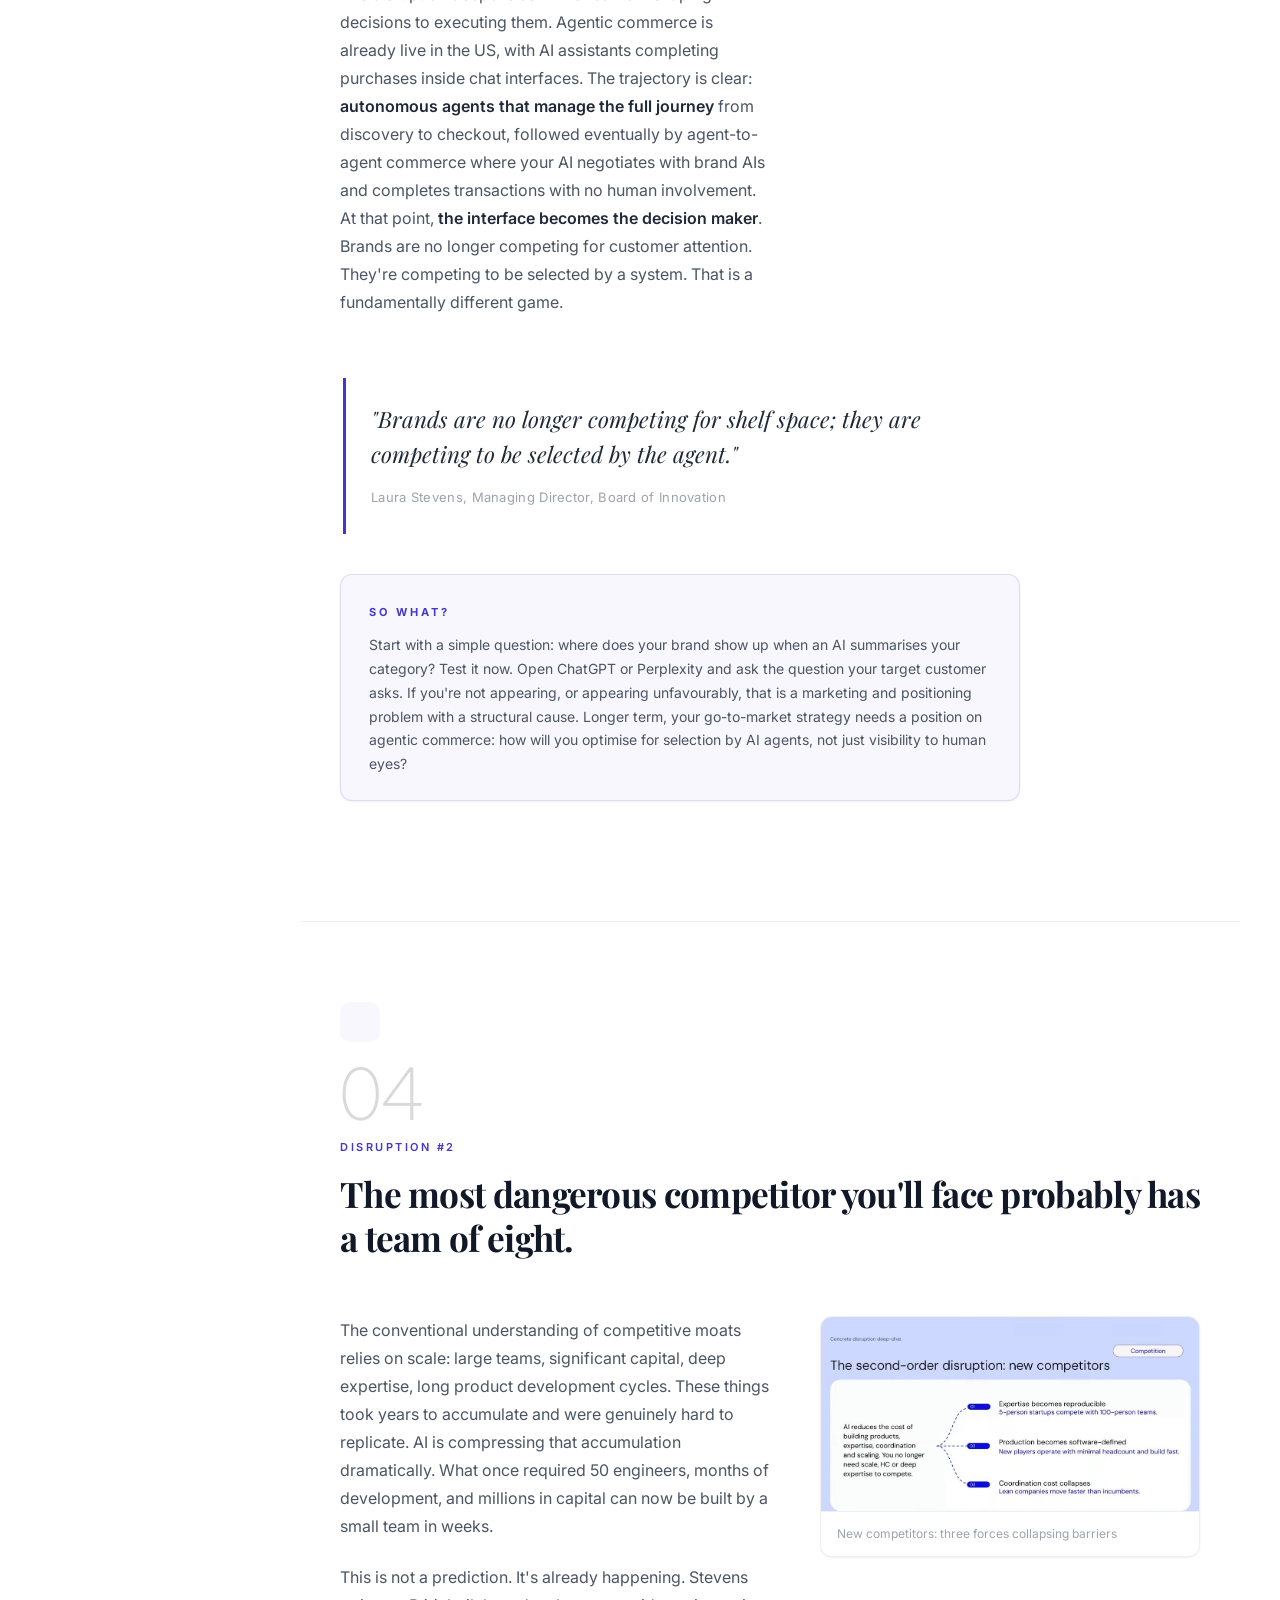
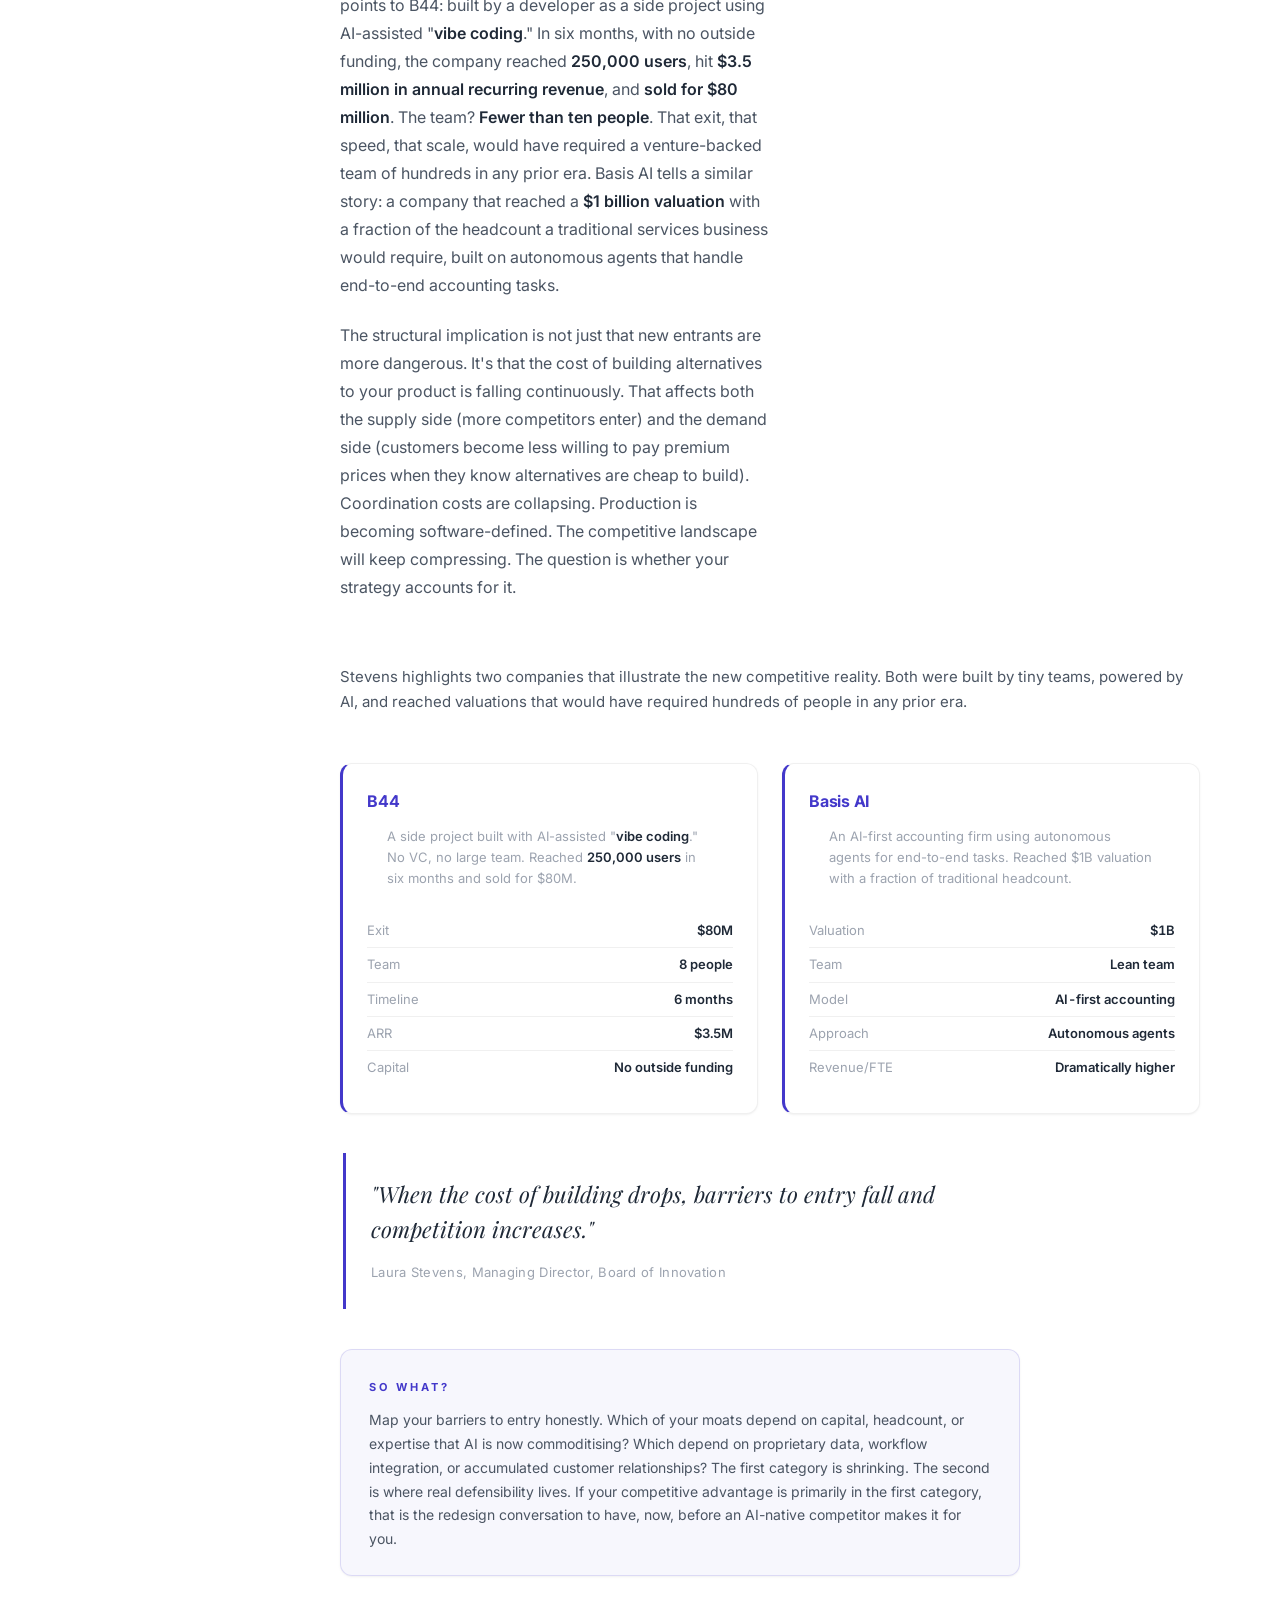
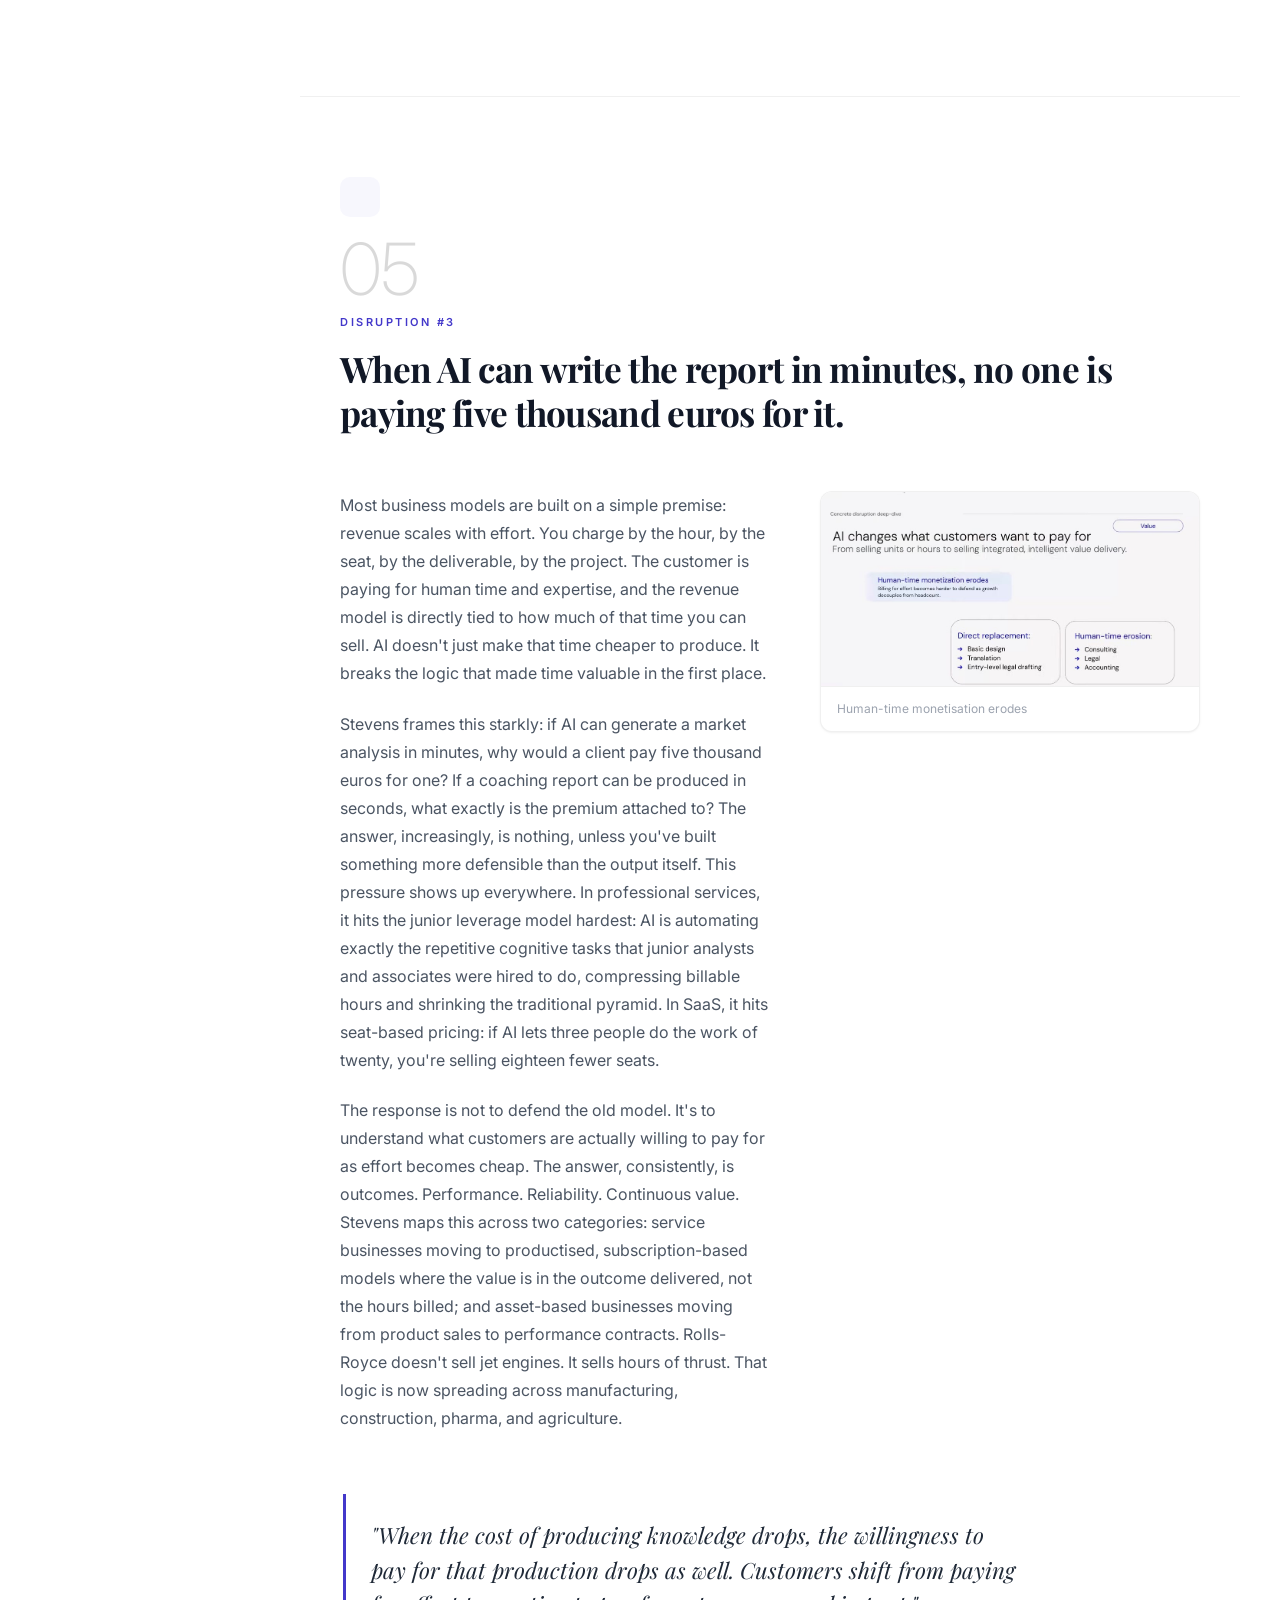
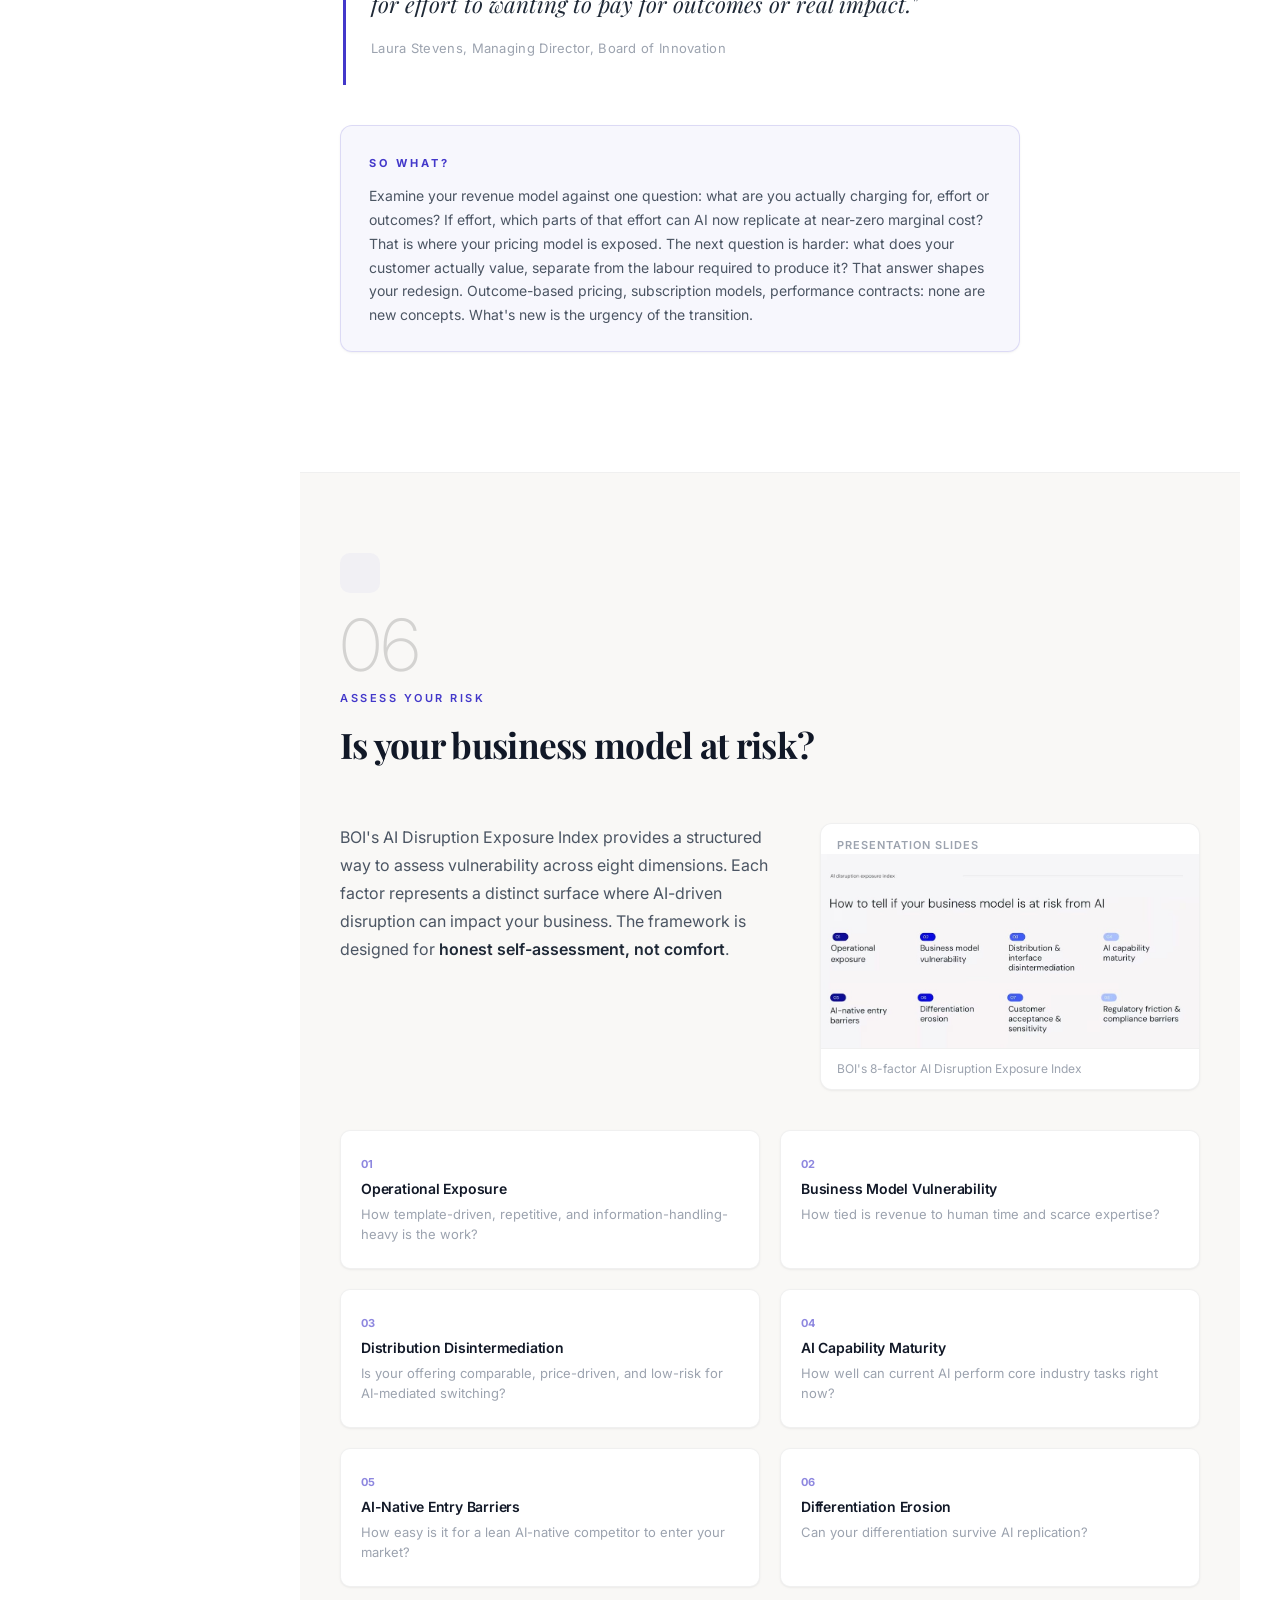
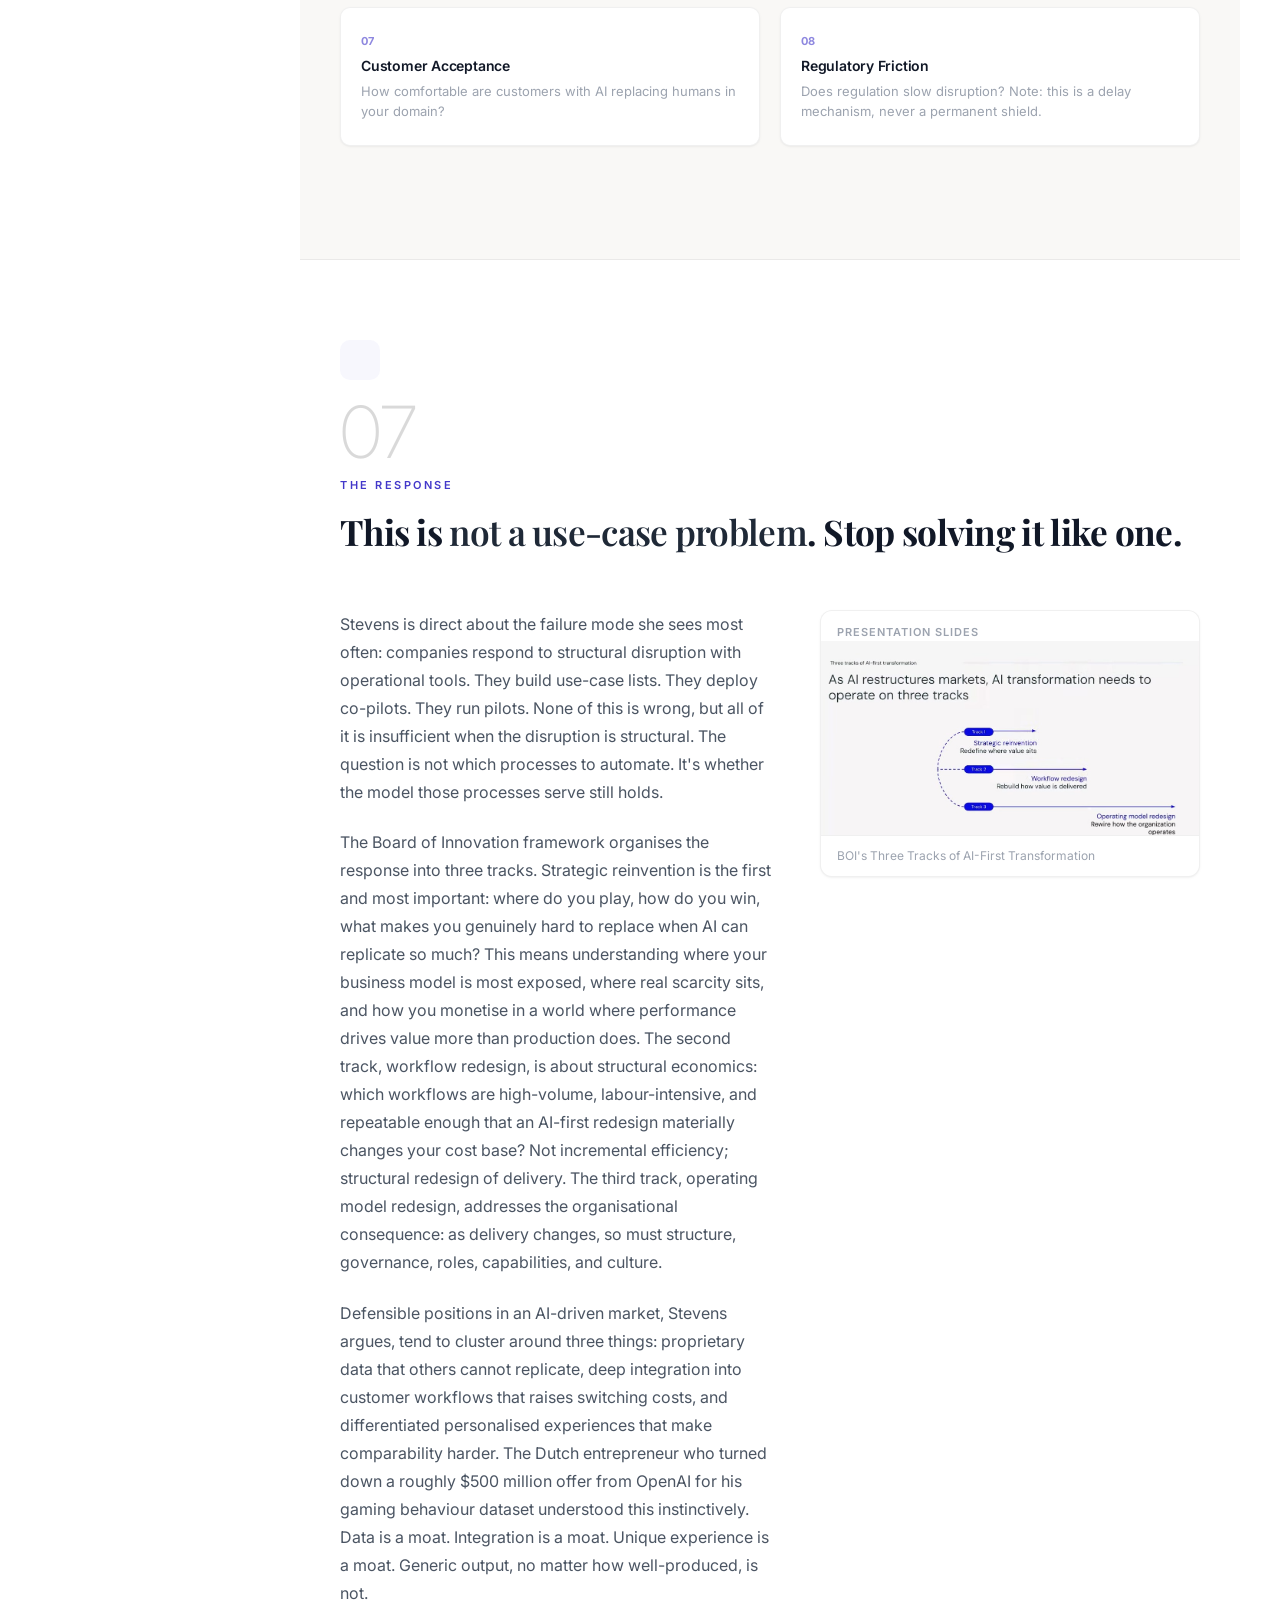
==== commit ee8f2d58: "Add disclaimer under hero heading" ====
--- a/src/index.html
+++ b/src/index.html
@@ -108,6 +108,7 @@
           <div class="hero__text">
             <div class="hero__pill">INDEPENDENT COMPANION GUIDE</div>
             <h1>How AI is Disrupting Your Business Model</h1>
+            <p class="hero__disclaimer">Not affiliated with Board of Innovation &middot; Built from the <a href="https://www.youtube.com/watch?v=JMf1ELSrqGo" target="_blank" rel="noopener">public webinar</a></p>
             <p class="hero__subtitle">Most companies are treating AI as a productivity tool. That's not wrong; it's just dangerously incomplete. This companion guide distils Laura Stevens' landmark webinar into the frameworks, examples, and hard questions your leadership team needs to confront now.</p>
             <p class="speaker-info"><strong>Laura Stevens</strong> | Managing Director, Board of Innovation</p>
             <p class="meta-line">45 min &middot; 19 slides &middot; 6 chapters</p>
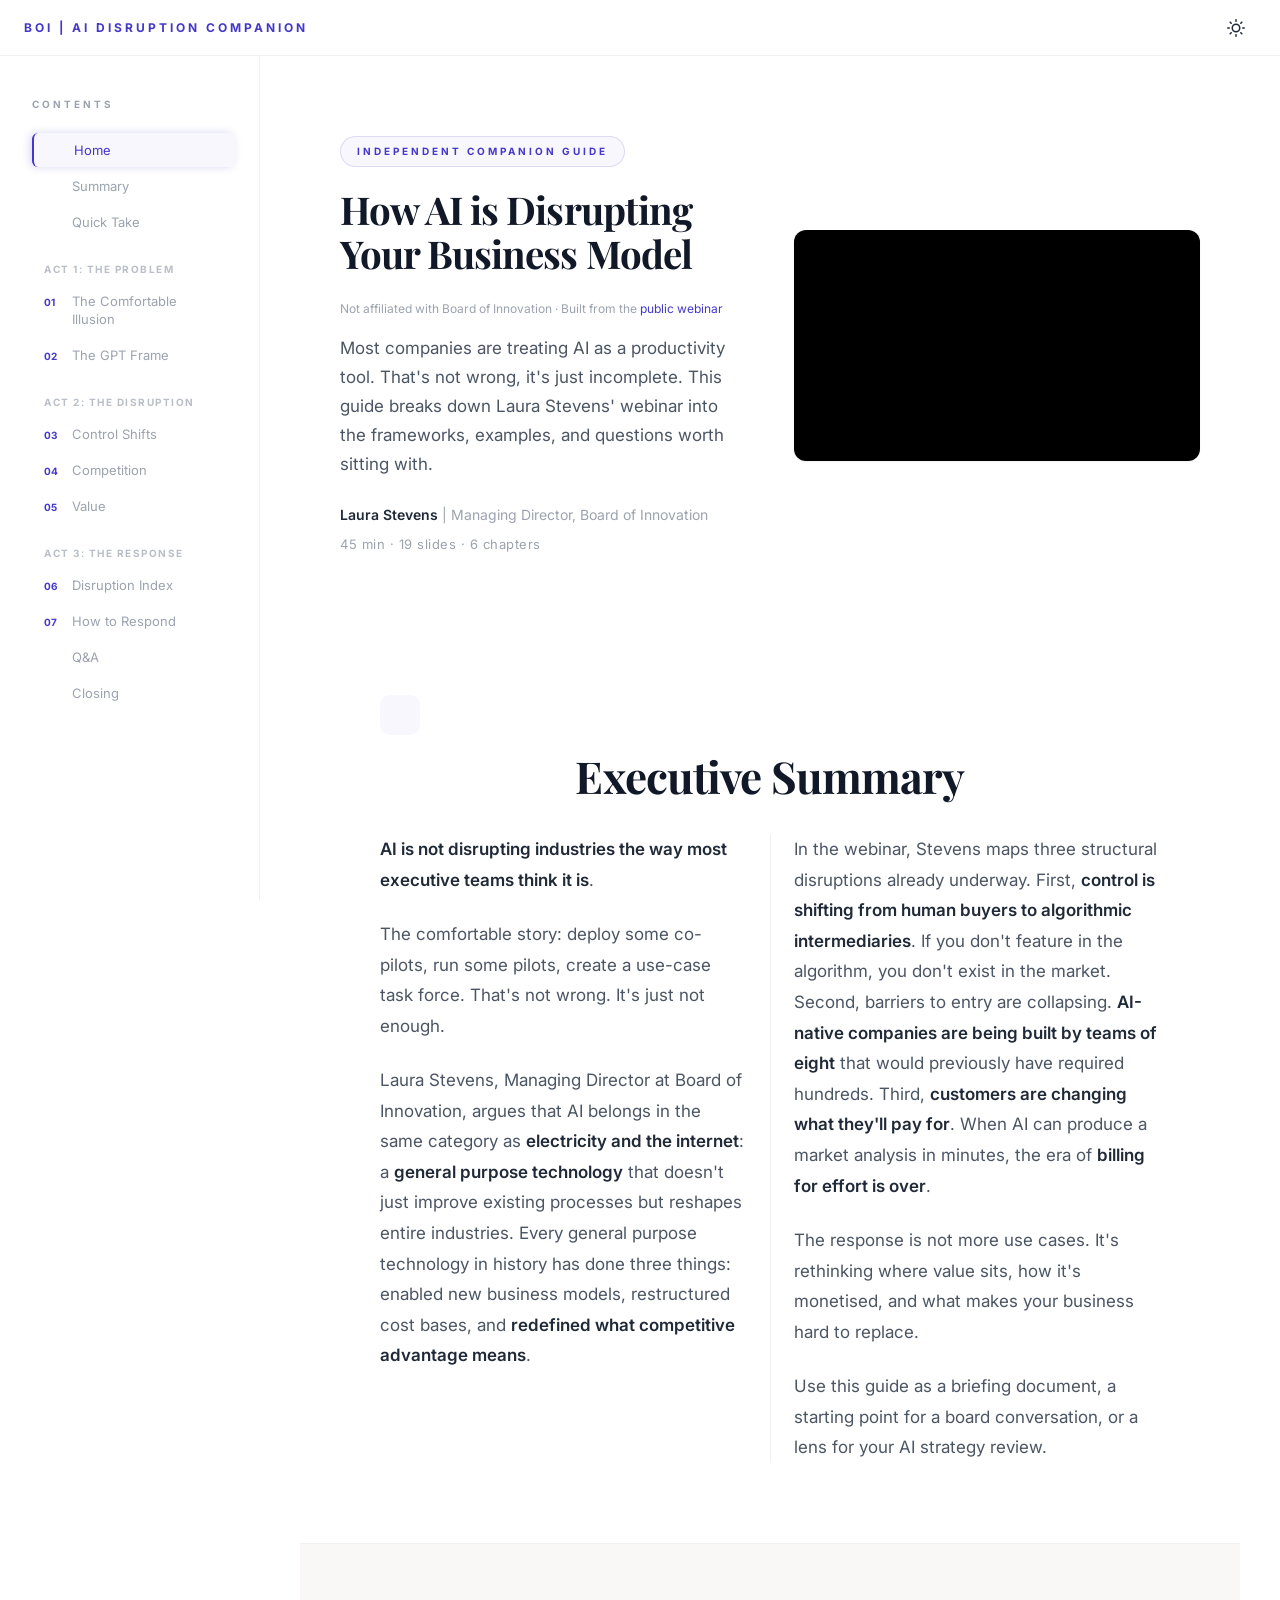
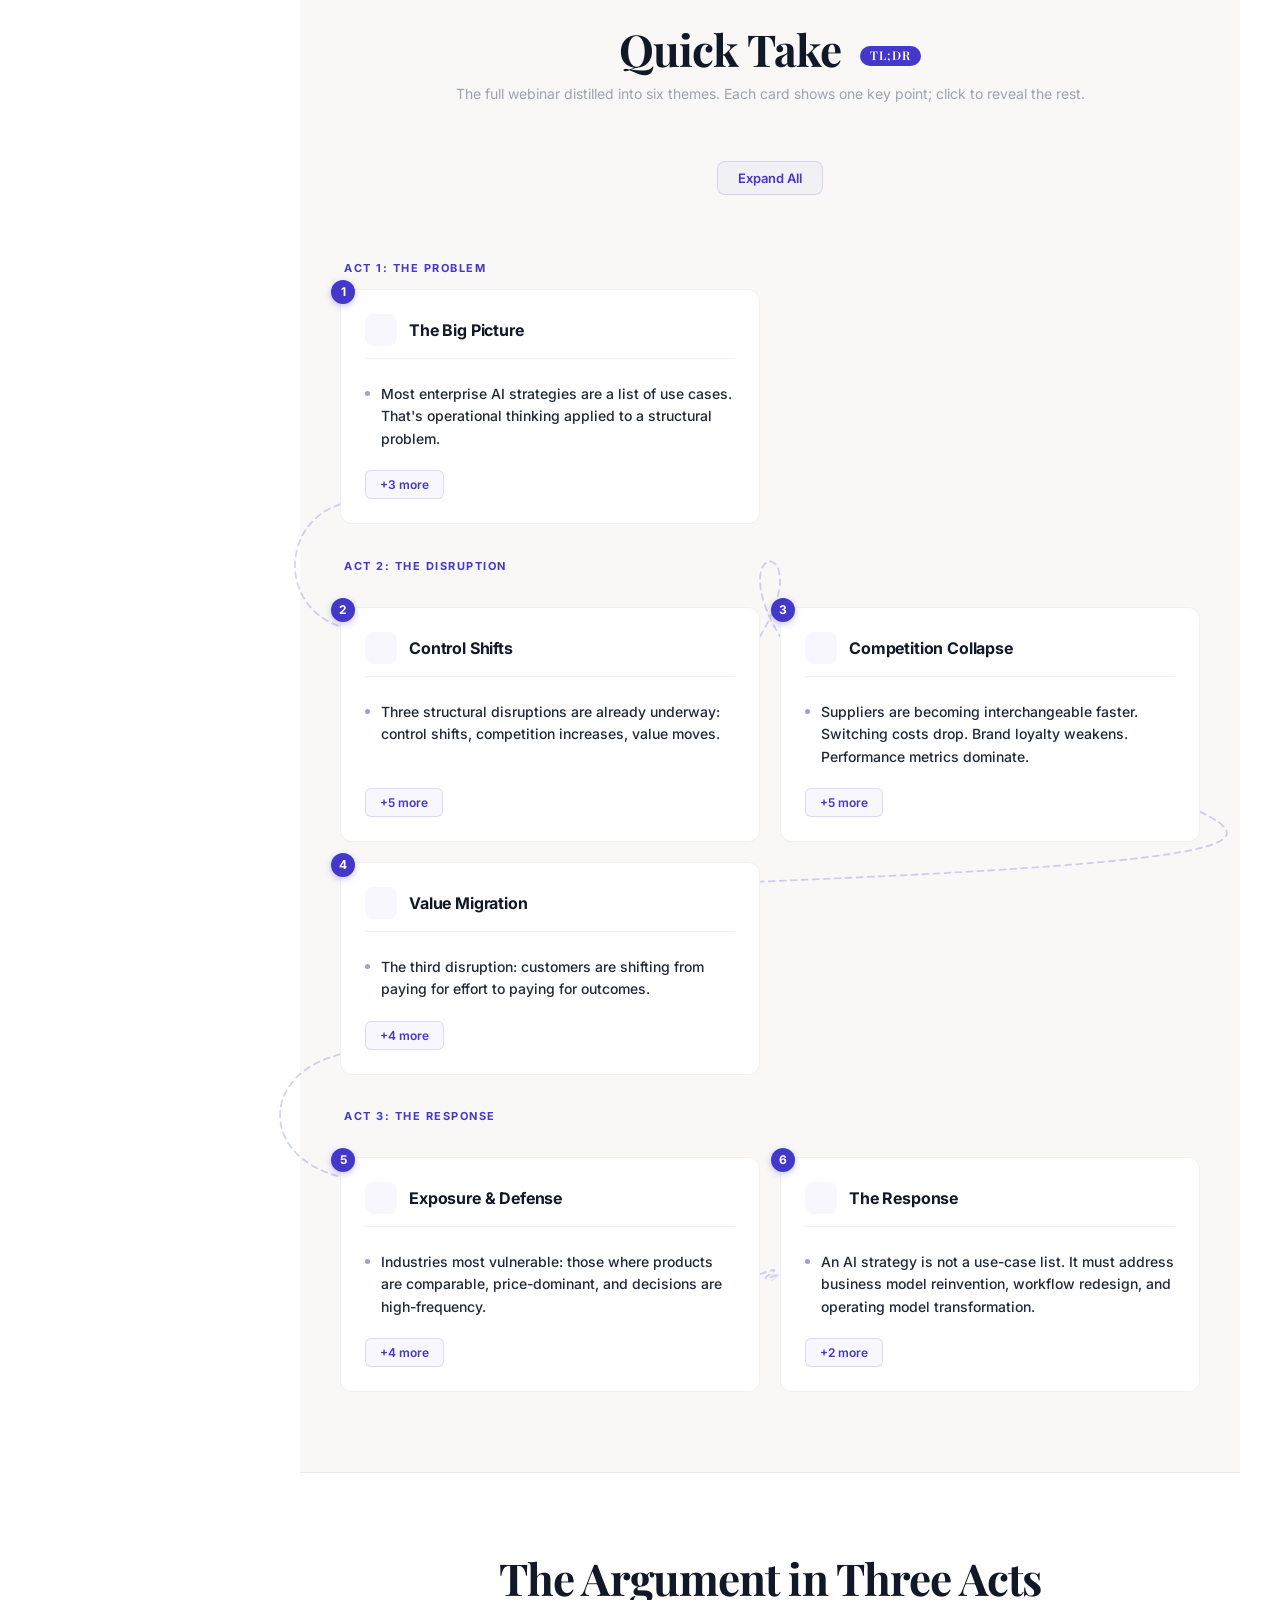
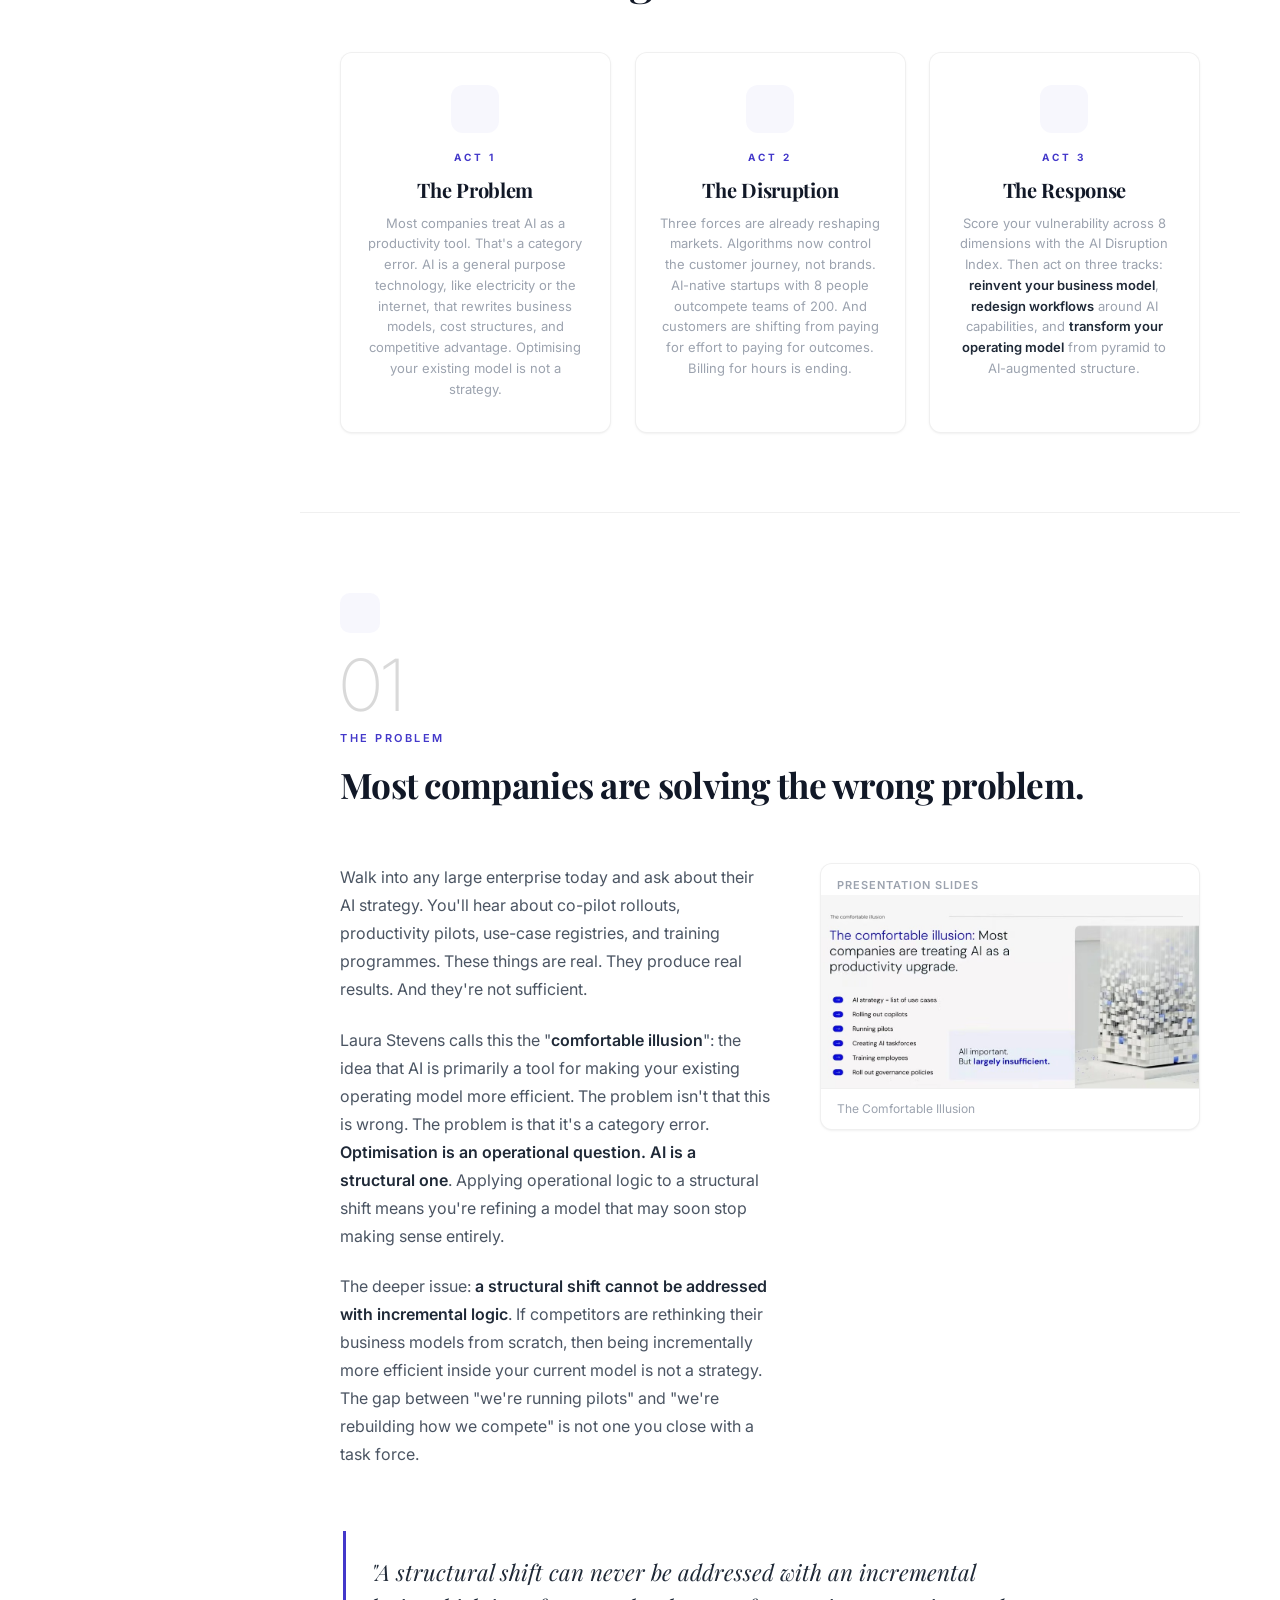
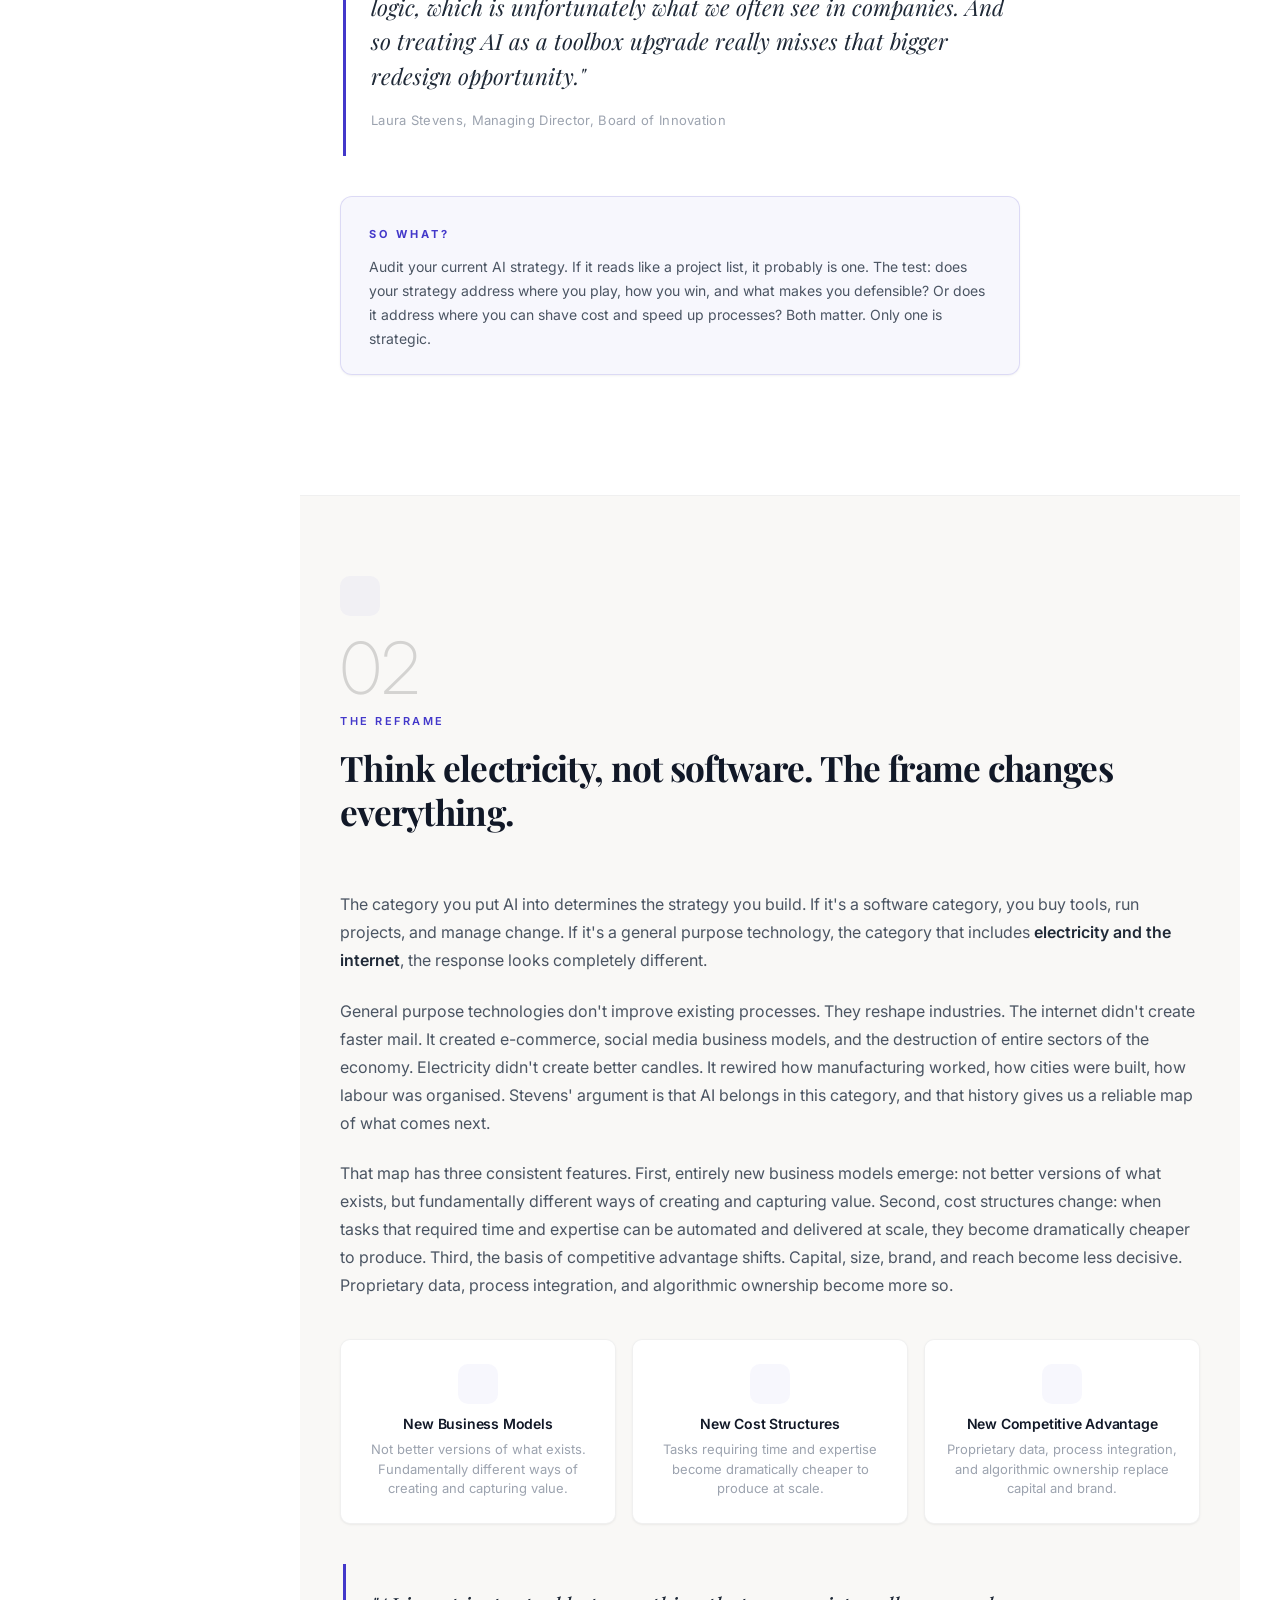
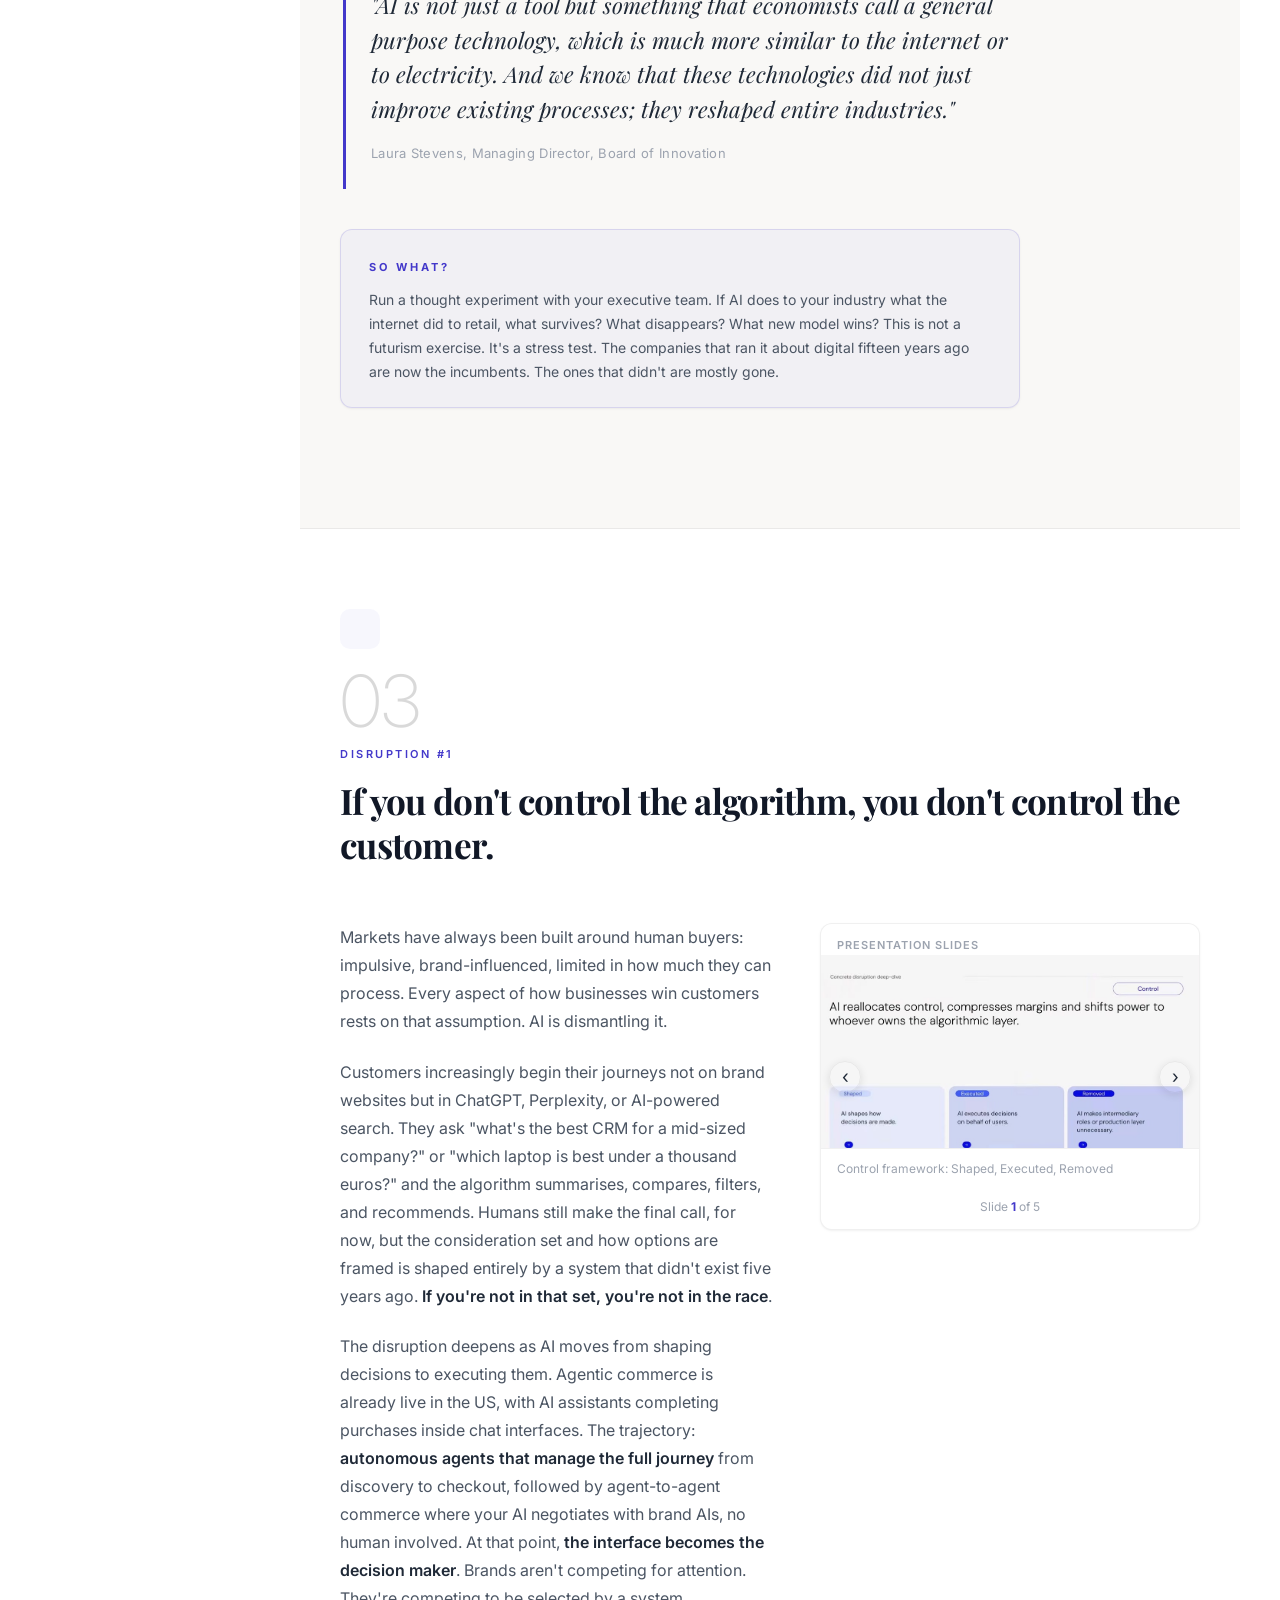
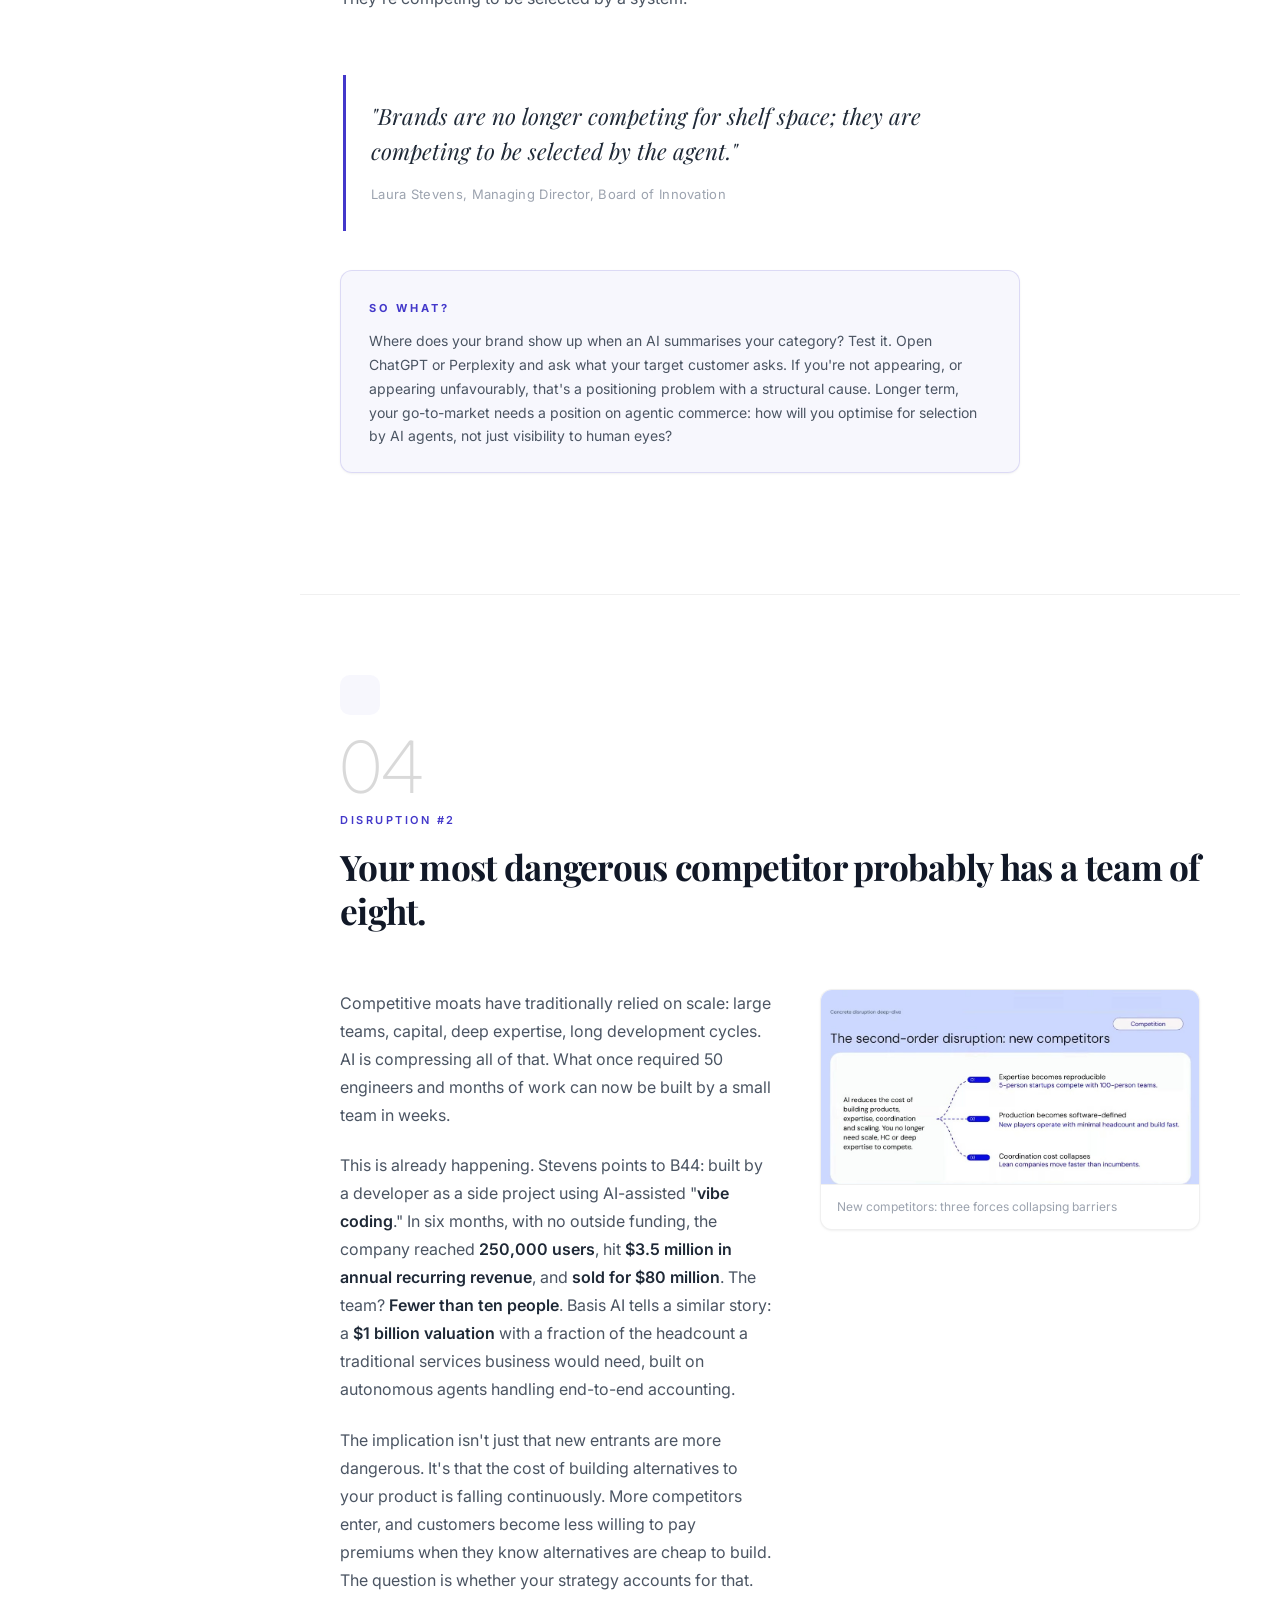
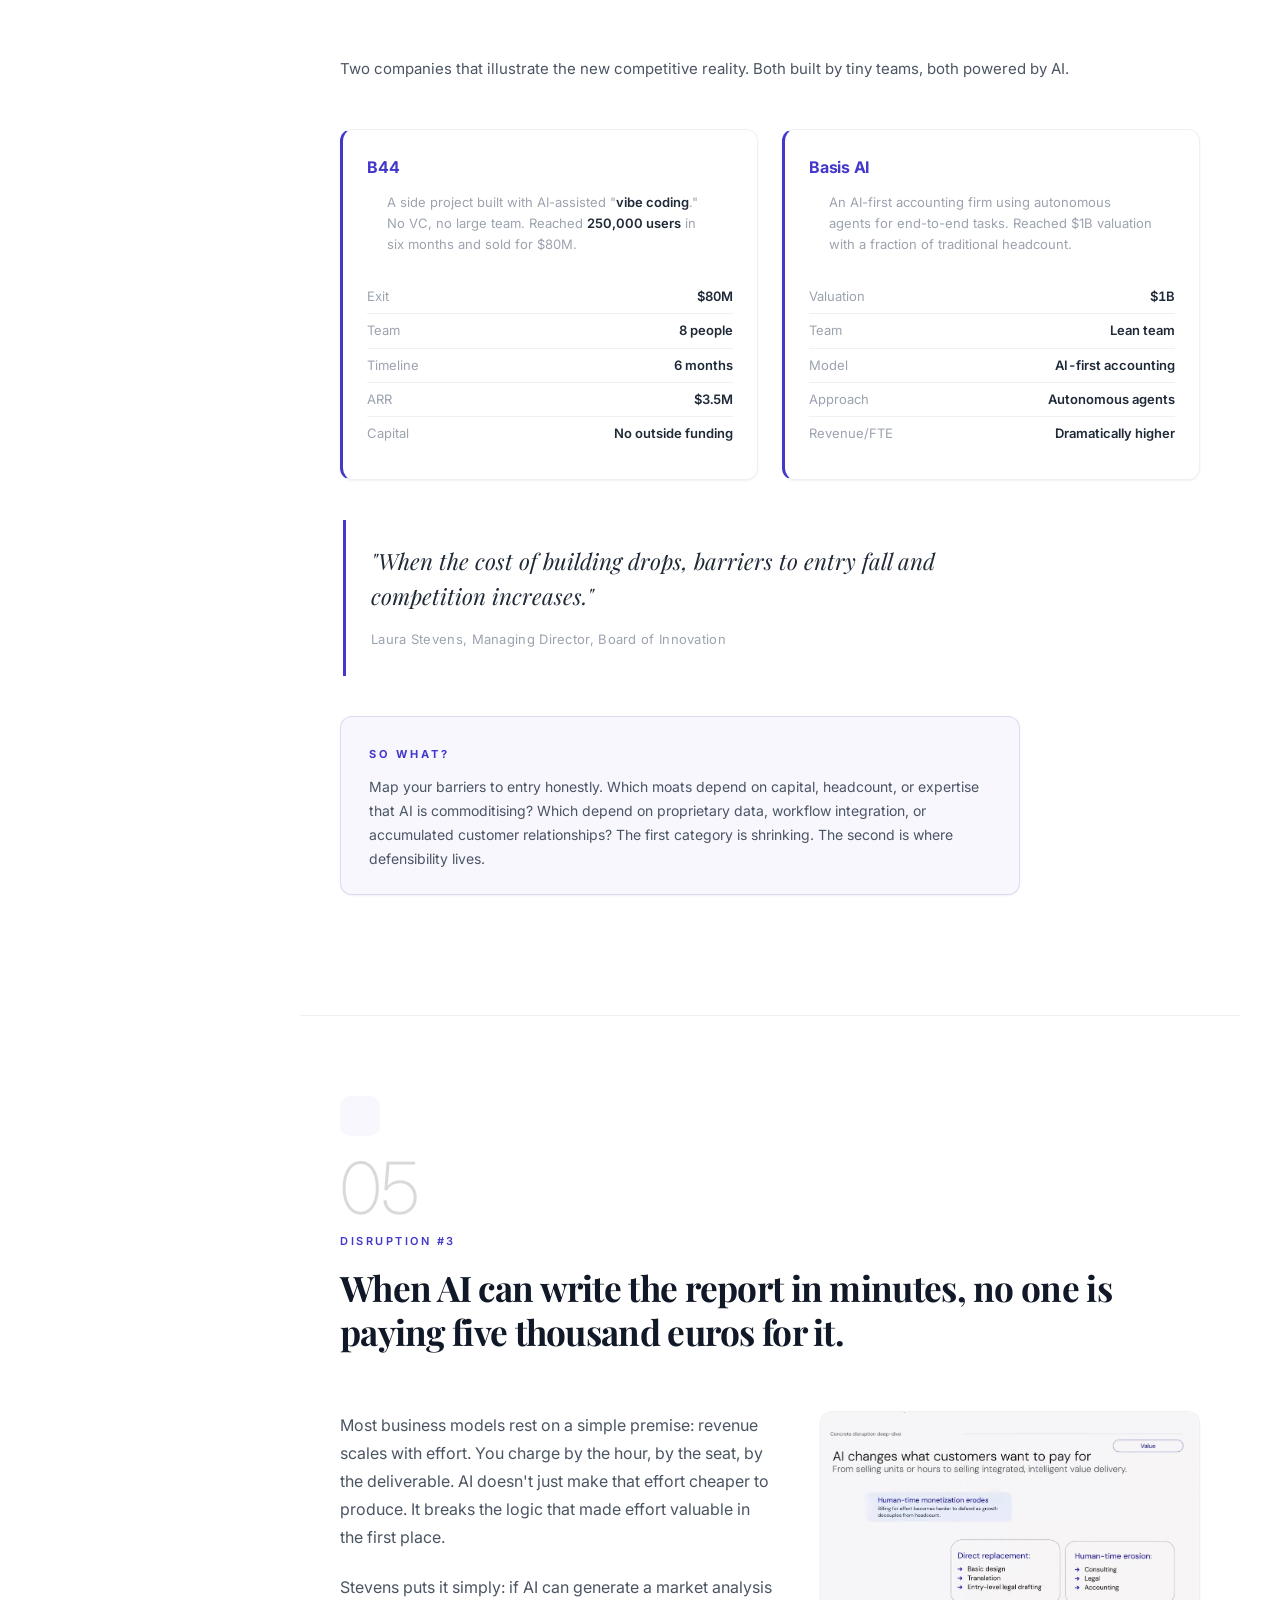
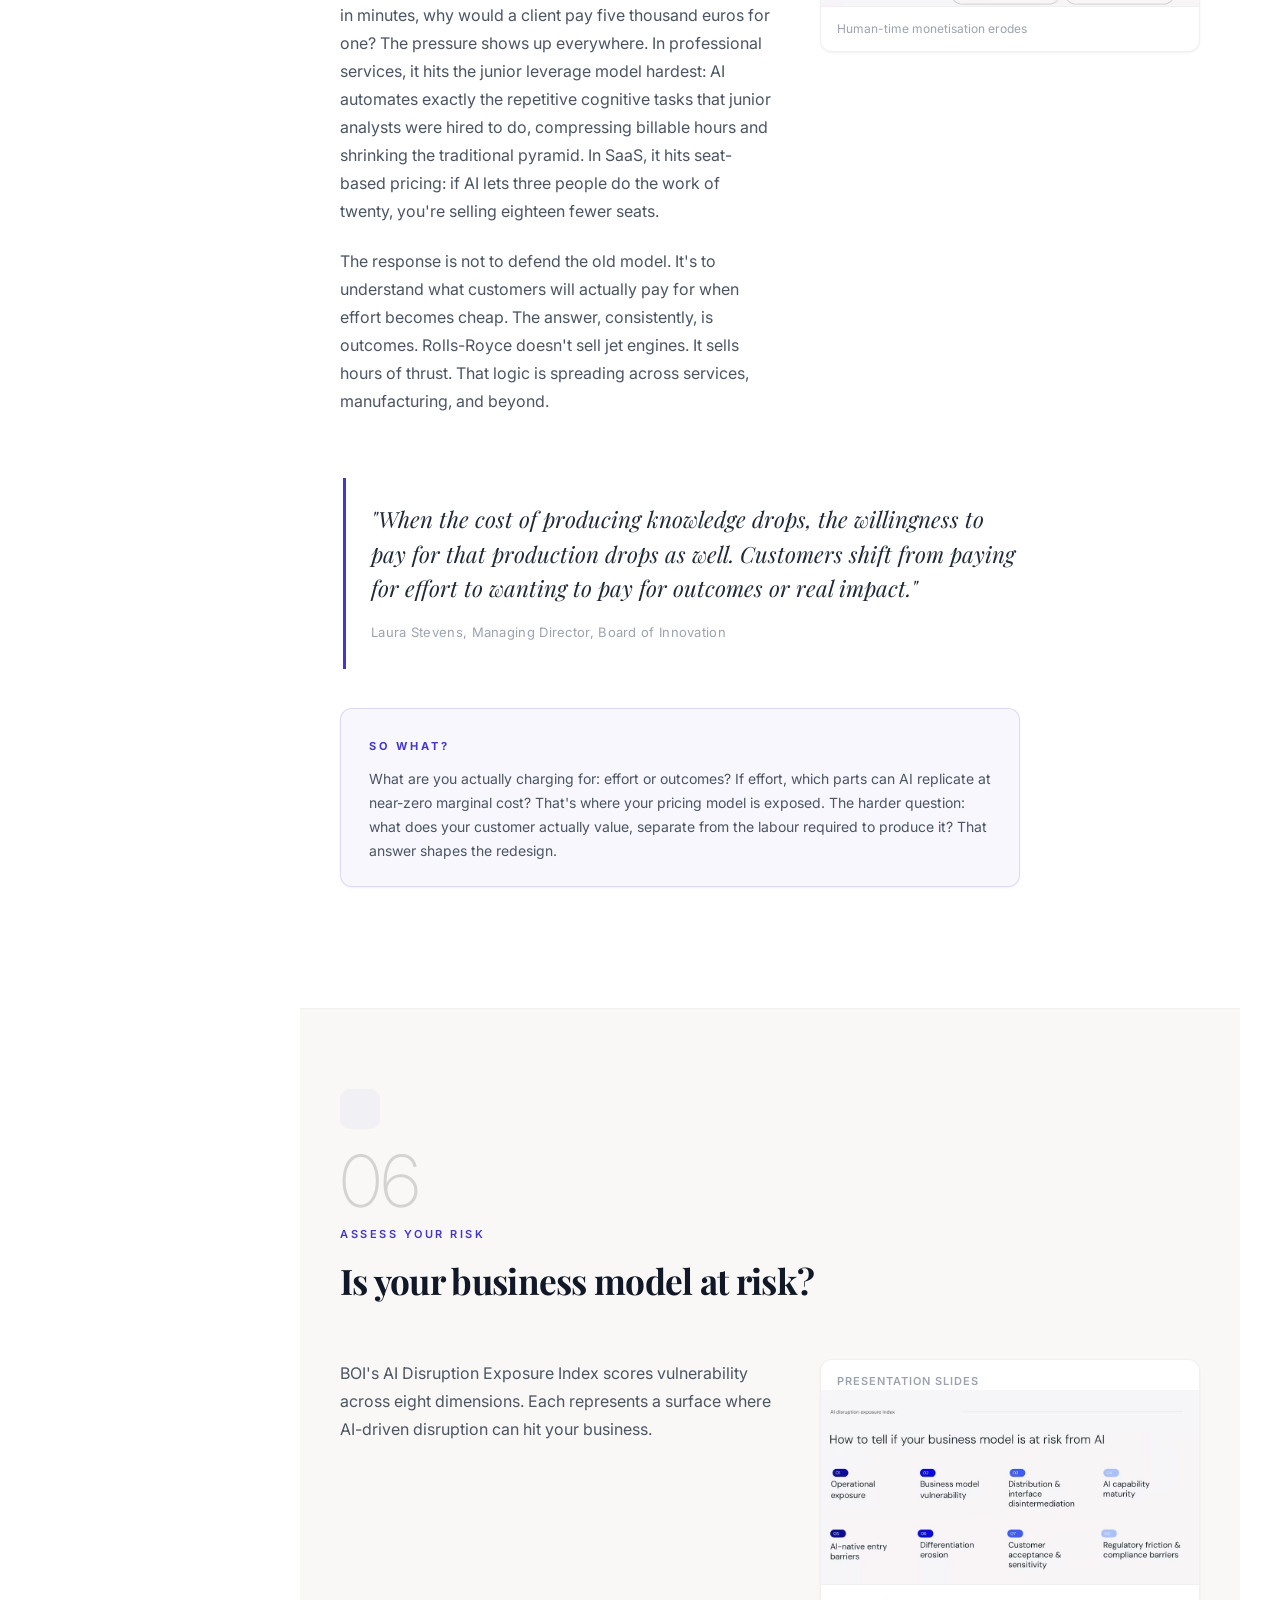
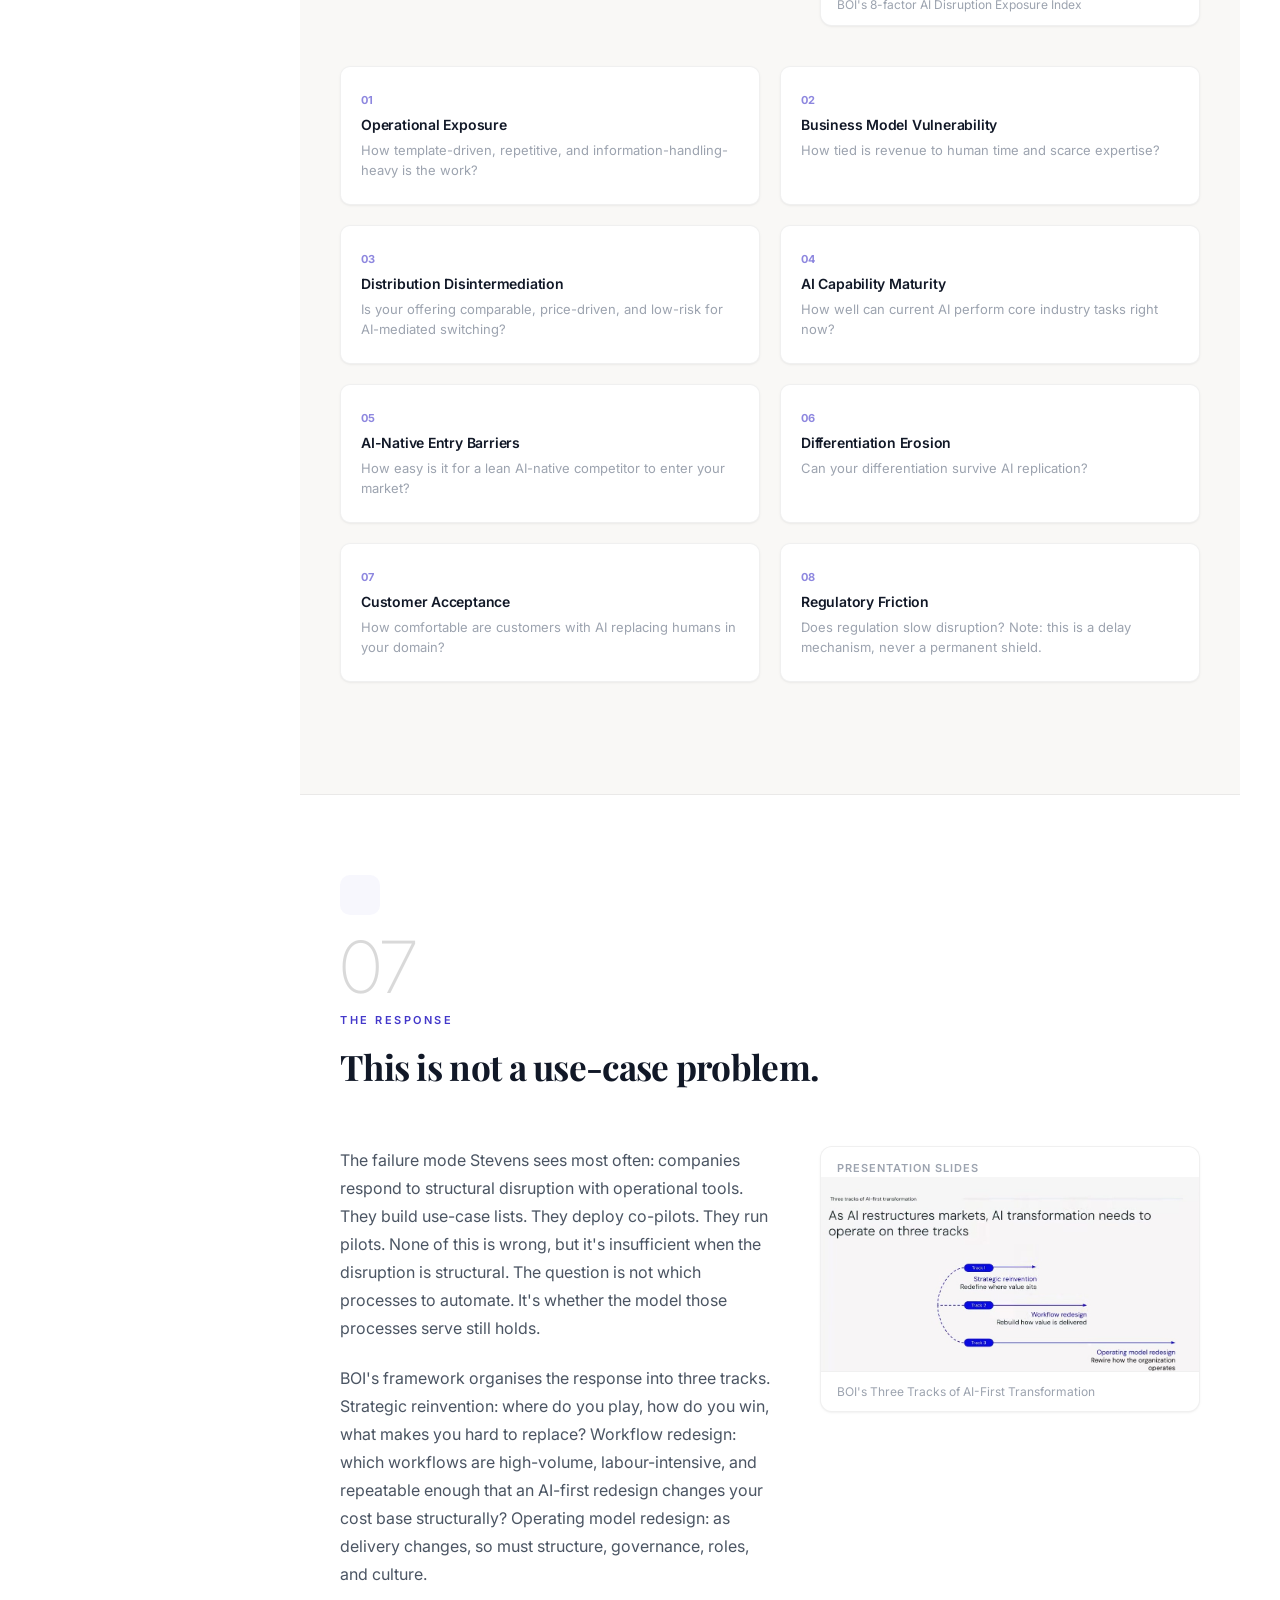
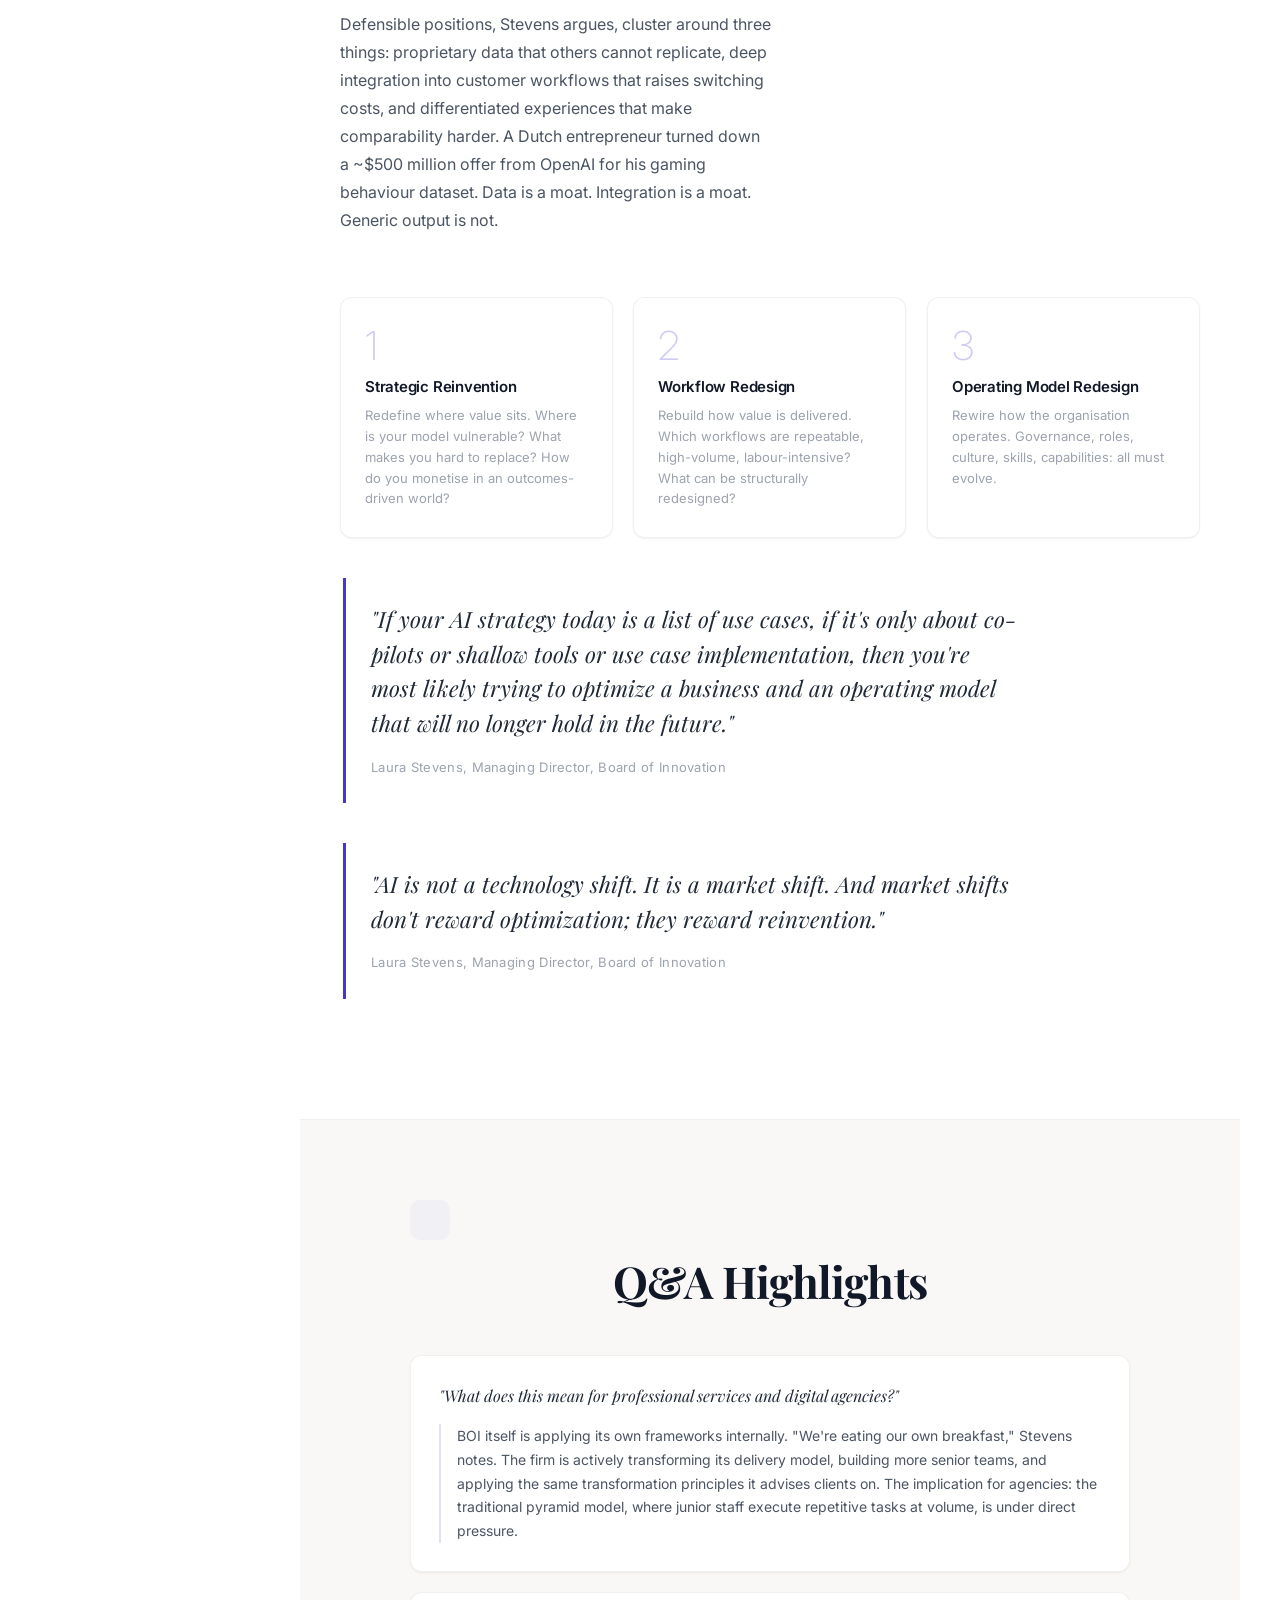
==== commit 476d916e: "Tone pass: less marketing, more editorial" ====
--- a/src/index.html
+++ b/src/index.html
@@ -109,7 +109,7 @@
             <div class="hero__pill">INDEPENDENT COMPANION GUIDE</div>
             <h1>How AI is Disrupting Your Business Model</h1>
             <p class="hero__disclaimer">Not affiliated with Board of Innovation &middot; Built from the <a href="https://www.youtube.com/watch?v=JMf1ELSrqGo" target="_blank" rel="noopener">public webinar</a></p>
-            <p class="hero__subtitle">Most companies are treating AI as a productivity tool. That's not wrong; it's just dangerously incomplete. This companion guide distils Laura Stevens' landmark webinar into the frameworks, examples, and hard questions your leadership team needs to confront now.</p>
+            <p class="hero__subtitle">Most companies are treating AI as a productivity tool. That's not wrong, it's just incomplete. This guide breaks down Laura Stevens' webinar into the frameworks, examples, and questions worth sitting with.</p>
             <p class="speaker-info"><strong>Laura Stevens</strong> | Managing Director, Board of Innovation</p>
             <p class="meta-line">45 min &middot; 19 slides &middot; 6 chapters</p>
           </div>
@@ -138,11 +138,11 @@
           <h2>Executive Summary</h2>
           <div class="exec-summary__body">
             <p><strong>AI is not disrupting industries the way most executive teams think it is</strong>.</p>
-            <p>The comfortable story: deploy some co-pilots, run some pilots, create a use-case task force. That is not wrong. It's just not enough. And in a market where competitors are rethinking their models from the ground up, "not enough" is a dangerous place to be.</p>
-            <p>Laura Stevens, Managing Director at Board of Innovation, argues that AI belongs in the same category as <strong>electricity and the internet</strong>: a <strong>general purpose technology</strong> that doesn't just improve existing processes but <strong>rewires entire industries</strong>. That framing matters, because every general purpose technology in history has done three things: enabled entirely new business models, restructured cost bases, and <strong>redefined what competitive advantage actually means</strong>.</p>
-            <p>In this webinar, Stevens maps three structural disruptions already underway. First, <strong>control is shifting from human buyers to algorithmic intermediaries</strong>, and if you don't feature in the algorithm, you don't exist in the market. Second, barriers to entry are collapsing. <strong>AI-native companies are being built by teams of eight</strong> that would previously have required hundreds. Third, <strong>customers are changing what they'll pay for</strong>. When AI can produce a market analysis in minutes, the era of <strong>billing for effort is over</strong>.</p>
-            <p>The response is not more use cases. It's strategic reinvention: rethinking where value sits, how it's monetised, and what makes your business genuinely hard to replace.</p>
-            <p>This guide is a companion to that conversation. Use it as a briefing document, a provocation for your next board discussion, or a framework for your AI strategy review.</p>
+            <p>The comfortable story: deploy some co-pilots, run some pilots, create a use-case task force. That's not wrong. It's just not enough.</p>
+            <p>Laura Stevens, Managing Director at Board of Innovation, argues that AI belongs in the same category as <strong>electricity and the internet</strong>: a <strong>general purpose technology</strong> that doesn't just improve existing processes but reshapes entire industries. Every general purpose technology in history has done three things: enabled new business models, restructured cost bases, and <strong>redefined what competitive advantage means</strong>.</p>
+            <p>In the webinar, Stevens maps three structural disruptions already underway. First, <strong>control is shifting from human buyers to algorithmic intermediaries</strong>. If you don't feature in the algorithm, you don't exist in the market. Second, barriers to entry are collapsing. <strong>AI-native companies are being built by teams of eight</strong> that would previously have required hundreds. Third, <strong>customers are changing what they'll pay for</strong>. When AI can produce a market analysis in minutes, the era of <strong>billing for effort is over</strong>.</p>
+            <p>The response is not more use cases. It's rethinking where value sits, how it's monetised, and what makes your business hard to replace.</p>
+            <p>Use this guide as a briefing document, a starting point for a board conversation, or a lens for your AI strategy review.</p>
           </div>
         </div>
       </section>
@@ -321,14 +321,14 @@
             </div>
             <div class="section-number">01</div>
             <div class="section-label">THE PROBLEM</div>
-            <h2 class="section-title">Most companies are solving yesterday's problem with yesterday's thinking.</h2>
+            <h2 class="section-title">Most companies are solving the wrong problem.</h2>
           </div>
 
           <div class="content-body">
             <div class="section-narrative">
-              <p>Walk into any large enterprise today and ask about their AI strategy. You'll likely hear about co-pilot rollouts, productivity pilots, use-case registries, and employee training programmes. These things are real. They produce real results. And they are nowhere near sufficient.</p>
+              <p>Walk into any large enterprise today and ask about their AI strategy. You'll hear about co-pilot rollouts, productivity pilots, use-case registries, and training programmes. These things are real. They produce real results. And they're not sufficient.</p>
               <p>Laura Stevens calls this the "<strong>comfortable illusion</strong>": the idea that AI is primarily a tool for making your existing operating model more efficient. The problem isn't that this is wrong. The problem is that it's a category error. <strong>Optimisation is an operational question. AI is a structural one</strong>. Applying operational logic to a structural shift means you're refining a model that may soon stop making sense entirely.</p>
-              <p>The deeper issue is that <strong>a structural shift cannot be addressed with incremental logic</strong>. If competitors are rethinking their business models from scratch, with new cost structures, new value propositions, new ways of entering markets, then being incrementally more efficient inside your current model is a path to being disrupted cleanly. The gap between "we're running pilots" and "we're rebuilding how we compete" is not a gap you close with a task force.</p>
+              <p>The deeper issue: <strong>a structural shift cannot be addressed with incremental logic</strong>. If competitors are rethinking their business models from scratch, then being incrementally more efficient inside your current model is not a strategy. The gap between "we're running pilots" and "we're rebuilding how we compete" is not one you close with a task force.</p>
             </div>
             <div class="slide-viewer" data-viewer="illusion">
               <div class="slide-viewer__label">Presentation Slides</div>
@@ -347,7 +347,7 @@
 
           <div class="so-what">
             <div class="so-what__label">So What?</div>
-            <p>Audit your current AI strategy. If it reads like a project list, it probably is one. The test: does your strategy address where you play, how you win, and what makes you defensible? Or does it address where you can shave cost and speed up processes? Both matter. Only one is strategic. Schedule board time for the structural conversation. It is not happening in a use-case workshop.</p>
+            <p>Audit your current AI strategy. If it reads like a project list, it probably is one. The test: does your strategy address where you play, how you win, and what makes you defensible? Or does it address where you can shave cost and speed up processes? Both matter. Only one is strategic.</p>
           </div>
         </div>
       </section>
@@ -403,7 +403,7 @@
 
           <div class="so-what">
             <div class="so-what__label">So What?</div>
-            <p>Run a thought experiment with your executive team. If AI does to your industry what the internet did to retail, what survives? What disappears? What new model wins? This is not a futurism exercise. It's a strategic stress test. The companies that ran it about digital fifteen years ago and acted on it are now the incumbents. The ones that didn't are mostly gone.</p>
+            <p>Run a thought experiment with your executive team. If AI does to your industry what the internet did to retail, what survives? What disappears? What new model wins? This is not a futurism exercise. It's a stress test. The companies that ran it about digital fifteen years ago are now the incumbents. The ones that didn't are mostly gone.</p>
           </div>
         </div>
       </section>
@@ -424,9 +424,9 @@
 
           <div class="content-body">
             <div class="section-narrative">
-              <p>Markets have always been built around human buyers: impulsive, brand-influenced, limited in information processing, susceptible to marketing. Every aspect of how businesses are designed to win customers, from pricing to positioning to advertising to brand building, rests on that assumption. AI is dismantling it.</p>
+              <p>Markets have always been built around human buyers: impulsive, brand-influenced, limited in how much they can process. Every aspect of how businesses win customers rests on that assumption. AI is dismantling it.</p>
               <p>Customers increasingly begin their journeys not on brand websites but in ChatGPT, Perplexity, or AI-powered search. They ask "what's the best CRM for a mid-sized company?" or "which laptop is best under a thousand euros?" and the algorithm summarises, compares, filters, and recommends. Humans still make the final call, for now, but the consideration set and how options are framed is shaped entirely by a system that didn't exist five years ago. <strong>If you're not in that set, you're not in the race</strong>.</p>
-              <p>The disruption deepens as AI moves from shaping decisions to executing them. Agentic commerce is already live in the US, with AI assistants completing purchases inside chat interfaces. The trajectory is clear: <strong>autonomous agents that manage the full journey</strong> from discovery to checkout, followed eventually by agent-to-agent commerce where your AI negotiates with brand AIs and completes transactions with no human involvement. At that point, <strong>the interface becomes the decision maker</strong>. Brands are no longer competing for customer attention. They're competing to be selected by a system. That is a fundamentally different game.</p>
+              <p>The disruption deepens as AI moves from shaping decisions to executing them. Agentic commerce is already live in the US, with AI assistants completing purchases inside chat interfaces. The trajectory: <strong>autonomous agents that manage the full journey</strong> from discovery to checkout, followed by agent-to-agent commerce where your AI negotiates with brand AIs, no human involved. At that point, <strong>the interface becomes the decision maker</strong>. Brands aren't competing for attention. They're competing to be selected by a system.</p>
             </div>
             <div class="slide-viewer" data-viewer="control">
               <div class="slide-viewer__label">Presentation Slides</div>
@@ -464,7 +464,7 @@
 
           <div class="so-what">
             <div class="so-what__label">So What?</div>
-            <p>Start with a simple question: where does your brand show up when an AI summarises your category? Test it now. Open ChatGPT or Perplexity and ask the question your target customer asks. If you're not appearing, or appearing unfavourably, that is a marketing and positioning problem with a structural cause. Longer term, your go-to-market strategy needs a position on agentic commerce: how will you optimise for selection by AI agents, not just visibility to human eyes?</p>
+            <p>Where does your brand show up when an AI summarises your category? Test it. Open ChatGPT or Perplexity and ask what your target customer asks. If you're not appearing, or appearing unfavourably, that's a positioning problem with a structural cause. Longer term, your go-to-market needs a position on agentic commerce: how will you optimise for selection by AI agents, not just visibility to human eyes?</p>
           </div>
         </div>
       </section>
@@ -482,14 +482,14 @@
             </div>
             <div class="section-number">04</div>
             <div class="section-label">DISRUPTION #2</div>
-            <h2 class="section-title">The most dangerous competitor you'll face probably has a team of eight.</h2>
+            <h2 class="section-title">Your most dangerous competitor probably has a team of eight.</h2>
           </div>
 
           <div class="content-body">
             <div class="section-narrative">
-              <p>The conventional understanding of competitive moats relies on scale: large teams, significant capital, deep expertise, long product development cycles. These things took years to accumulate and were genuinely hard to replicate. AI is compressing that accumulation dramatically. What once required 50 engineers, months of development, and millions in capital can now be built by a small team in weeks.</p>
-              <p>This is not a prediction. It's already happening. Stevens points to B44: built by a developer as a side project using AI-assisted "<strong>vibe coding</strong>." In six months, with no outside funding, the company reached <strong>250,000 users</strong>, hit <strong>$3.5 million in annual recurring revenue</strong>, and <strong>sold for $80 million</strong>. The team? <strong>Fewer than ten people</strong>. That exit, that speed, that scale, would have required a venture-backed team of hundreds in any prior era. Basis AI tells a similar story: a company that reached a <strong>$1 billion valuation</strong> with a fraction of the headcount a traditional services business would require, built on autonomous agents that handle end-to-end accounting tasks.</p>
-              <p>The structural implication is not just that new entrants are more dangerous. It's that the cost of building alternatives to your product is falling continuously. That affects both the supply side (more competitors enter) and the demand side (customers become less willing to pay premium prices when they know alternatives are cheap to build). Coordination costs are collapsing. Production is becoming software-defined. The competitive landscape will keep compressing. The question is whether your strategy accounts for it.</p>
+              <p>Competitive moats have traditionally relied on scale: large teams, capital, deep expertise, long development cycles. AI is compressing all of that. What once required 50 engineers and months of work can now be built by a small team in weeks.</p>
+              <p>This is already happening. Stevens points to B44: built by a developer as a side project using AI-assisted "<strong>vibe coding</strong>." In six months, with no outside funding, the company reached <strong>250,000 users</strong>, hit <strong>$3.5 million in annual recurring revenue</strong>, and <strong>sold for $80 million</strong>. The team? <strong>Fewer than ten people</strong>. Basis AI tells a similar story: a <strong>$1 billion valuation</strong> with a fraction of the headcount a traditional services business would need, built on autonomous agents handling end-to-end accounting.</p>
+              <p>The implication isn't just that new entrants are more dangerous. It's that the cost of building alternatives to your product is falling continuously. More competitors enter, and customers become less willing to pay premiums when they know alternatives are cheap to build. The question is whether your strategy accounts for that.</p>
             </div>
             <div class="slide-card">
               <img src="slides/slide_0012.jpg" alt="New competitors framework: three forces collapsing barriers to entry" loading="lazy">
@@ -498,7 +498,7 @@
           </div>
 
           <div class="case-studies">
-            <p class="case-studies__intro">Stevens highlights two companies that illustrate the new competitive reality. Both were built by tiny teams, powered by AI, and reached valuations that would have required hundreds of people in any prior era.</p>
+            <p class="case-studies__intro">Two companies that illustrate the new competitive reality. Both built by tiny teams, both powered by AI.</p>
             <div class="case-study-card">
               <h3>B44</h3>
               <p class="case-study-card__desc">A side project built with AI-assisted "<strong>vibe coding</strong>." No VC, no large team. Reached <strong>250,000 users</strong> in six months and sold for $80M.</p>
@@ -556,7 +556,7 @@
 
           <div class="so-what">
             <div class="so-what__label">So What?</div>
-            <p>Map your barriers to entry honestly. Which of your moats depend on capital, headcount, or expertise that AI is now commoditising? Which depend on proprietary data, workflow integration, or accumulated customer relationships? The first category is shrinking. The second is where real defensibility lives. If your competitive advantage is primarily in the first category, that is the redesign conversation to have, now, before an AI-native competitor makes it for you.</p>
+            <p>Map your barriers to entry honestly. Which moats depend on capital, headcount, or expertise that AI is commoditising? Which depend on proprietary data, workflow integration, or accumulated customer relationships? The first category is shrinking. The second is where defensibility lives.</p>
           </div>
         </div>
       </section>
@@ -579,9 +579,9 @@
 
           <div class="content-body">
             <div class="section-narrative">
-              <p>Most business models are built on a simple premise: revenue scales with effort. You charge by the hour, by the seat, by the deliverable, by the project. The customer is paying for human time and expertise, and the revenue model is directly tied to how much of that time you can sell. AI doesn't just make that time cheaper to produce. It breaks the logic that made time valuable in the first place.</p>
-              <p>Stevens frames this starkly: if AI can generate a market analysis in minutes, why would a client pay five thousand euros for one? If a coaching report can be produced in seconds, what exactly is the premium attached to? The answer, increasingly, is nothing, unless you've built something more defensible than the output itself. This pressure shows up everywhere. In professional services, it hits the junior leverage model hardest: AI is automating exactly the repetitive cognitive tasks that junior analysts and associates were hired to do, compressing billable hours and shrinking the traditional pyramid. In SaaS, it hits seat-based pricing: if AI lets three people do the work of twenty, you're selling eighteen fewer seats.</p>
-              <p>The response is not to defend the old model. It's to understand what customers are actually willing to pay for as effort becomes cheap. The answer, consistently, is outcomes. Performance. Reliability. Continuous value. Stevens maps this across two categories: service businesses moving to productised, subscription-based models where the value is in the outcome delivered, not the hours billed; and asset-based businesses moving from product sales to performance contracts. Rolls-Royce doesn't sell jet engines. It sells hours of thrust. That logic is now spreading across manufacturing, construction, pharma, and agriculture.</p>
+              <p>Most business models rest on a simple premise: revenue scales with effort. You charge by the hour, by the seat, by the deliverable. AI doesn't just make that effort cheaper to produce. It breaks the logic that made effort valuable in the first place.</p>
+              <p>Stevens puts it simply: if AI can generate a market analysis in minutes, why would a client pay five thousand euros for one? The pressure shows up everywhere. In professional services, it hits the junior leverage model hardest: AI automates exactly the repetitive cognitive tasks that junior analysts were hired to do, compressing billable hours and shrinking the traditional pyramid. In SaaS, it hits seat-based pricing: if AI lets three people do the work of twenty, you're selling eighteen fewer seats.</p>
+              <p>The response is not to defend the old model. It's to understand what customers will actually pay for when effort becomes cheap. The answer, consistently, is outcomes. Rolls-Royce doesn't sell jet engines. It sells hours of thrust. That logic is spreading across services, manufacturing, and beyond.</p>
             </div>
             <div class="slide-card">
               <img src="slides/slide_0014.jpg" alt="Human-time monetisation erodes: direct replacement and human-time erosion across professional services" loading="lazy">
@@ -596,7 +596,7 @@
 
           <div class="so-what">
             <div class="so-what__label">So What?</div>
-            <p>Examine your revenue model against one question: what are you actually charging for, effort or outcomes? If effort, which parts of that effort can AI now replicate at near-zero marginal cost? That is where your pricing model is exposed. The next question is harder: what does your customer actually value, separate from the labour required to produce it? That answer shapes your redesign. Outcome-based pricing, subscription models, performance contracts: none are new concepts. What's new is the urgency of the transition.</p>
+            <p>What are you actually charging for: effort or outcomes? If effort, which parts can AI replicate at near-zero marginal cost? That's where your pricing model is exposed. The harder question: what does your customer actually value, separate from the labour required to produce it? That answer shapes the redesign.</p>
           </div>
         </div>
       </section>
@@ -617,7 +617,7 @@
 
           <div class="content-body">
             <div class="section-narrative">
-              <p>BOI's AI Disruption Exposure Index provides a structured way to assess vulnerability across eight dimensions. Each factor represents a distinct surface where AI-driven disruption can impact your business. The framework is designed for <strong>honest self-assessment, not comfort</strong>.</p>
+              <p>BOI's AI Disruption Exposure Index scores vulnerability across eight dimensions. Each represents a surface where AI-driven disruption can hit your business.</p>
             </div>
             <div class="slide-viewer" data-viewer="disruption">
               <div class="slide-viewer__label">Presentation Slides</div>
@@ -685,14 +685,14 @@
             </div>
             <div class="section-number">07</div>
             <div class="section-label">THE RESPONSE</div>
-            <h2 class="section-title">This is <strong>not a use-case problem</strong>. Stop solving it like one.</h2>
+            <h2 class="section-title">This is not a use-case problem.</h2>
           </div>
 
           <div class="content-body">
             <div class="section-narrative">
-              <p>Stevens is direct about the failure mode she sees most often: companies respond to structural disruption with operational tools. They build use-case lists. They deploy co-pilots. They run pilots. None of this is wrong, but all of it is insufficient when the disruption is structural. The question is not which processes to automate. It's whether the model those processes serve still holds.</p>
-              <p>The Board of Innovation framework organises the response into three tracks. Strategic reinvention is the first and most important: where do you play, how do you win, what makes you genuinely hard to replace when AI can replicate so much? This means understanding where your business model is most exposed, where real scarcity sits, and how you monetise in a world where performance drives value more than production does. The second track, workflow redesign, is about structural economics: which workflows are high-volume, labour-intensive, and repeatable enough that an AI-first redesign materially changes your cost base? Not incremental efficiency; structural redesign of delivery. The third track, operating model redesign, addresses the organisational consequence: as delivery changes, so must structure, governance, roles, capabilities, and culture.</p>
-              <p>Defensible positions in an AI-driven market, Stevens argues, tend to cluster around three things: proprietary data that others cannot replicate, deep integration into customer workflows that raises switching costs, and differentiated personalised experiences that make comparability harder. The Dutch entrepreneur who turned down a roughly $500 million offer from OpenAI for his gaming behaviour dataset understood this instinctively. Data is a moat. Integration is a moat. Unique experience is a moat. Generic output, no matter how well-produced, is not.</p>
+              <p>The failure mode Stevens sees most often: companies respond to structural disruption with operational tools. They build use-case lists. They deploy co-pilots. They run pilots. None of this is wrong, but it's insufficient when the disruption is structural. The question is not which processes to automate. It's whether the model those processes serve still holds.</p>
+              <p>BOI's framework organises the response into three tracks. Strategic reinvention: where do you play, how do you win, what makes you hard to replace? Workflow redesign: which workflows are high-volume, labour-intensive, and repeatable enough that an AI-first redesign changes your cost base structurally? Operating model redesign: as delivery changes, so must structure, governance, roles, and culture.</p>
+              <p>Defensible positions, Stevens argues, cluster around three things: proprietary data that others cannot replicate, deep integration into customer workflows that raises switching costs, and differentiated experiences that make comparability harder. A Dutch entrepreneur turned down a ~$500 million offer from OpenAI for his gaming behaviour dataset. Data is a moat. Integration is a moat. Generic output is not.</p>
             </div>
             <div class="slide-viewer" data-viewer="respond">
               <div class="slide-viewer__label">Presentation Slides</div>
@@ -778,10 +778,10 @@
            ============================================ -->
       <section id="closing" class="closing">
         <div class="container">
-          <h2>The window is open. It won't stay that way.</h2>
+          <h2>The window is open.</h2>
           <div class="closing__body">
-            <p>The companies winning in AI-disrupted markets right now are not necessarily the biggest or the best-resourced. They're the ones that got honest about their exposure early, and started redesigning before disruption forced their hand.</p>
-            <p>Laura Stevens and the Board of Innovation team work with organisations ready to have that conversation at a structural level. Not use-case lists. Not pilot programmes. Business model reinvention, workflow redesign, and operating model transformation: the three tracks that determine whether your AI strategy actually holds.</p>
+            <p>The companies winning in AI-disrupted markets right now aren't necessarily the biggest or best-resourced. They're the ones that got honest about their exposure early and started redesigning before disruption forced their hand.</p>
+            <p>Laura Stevens and the Board of Innovation team work with organisations ready to have that conversation at a structural level.</p>
           </div>
 
           <div class="cta-buttons">
